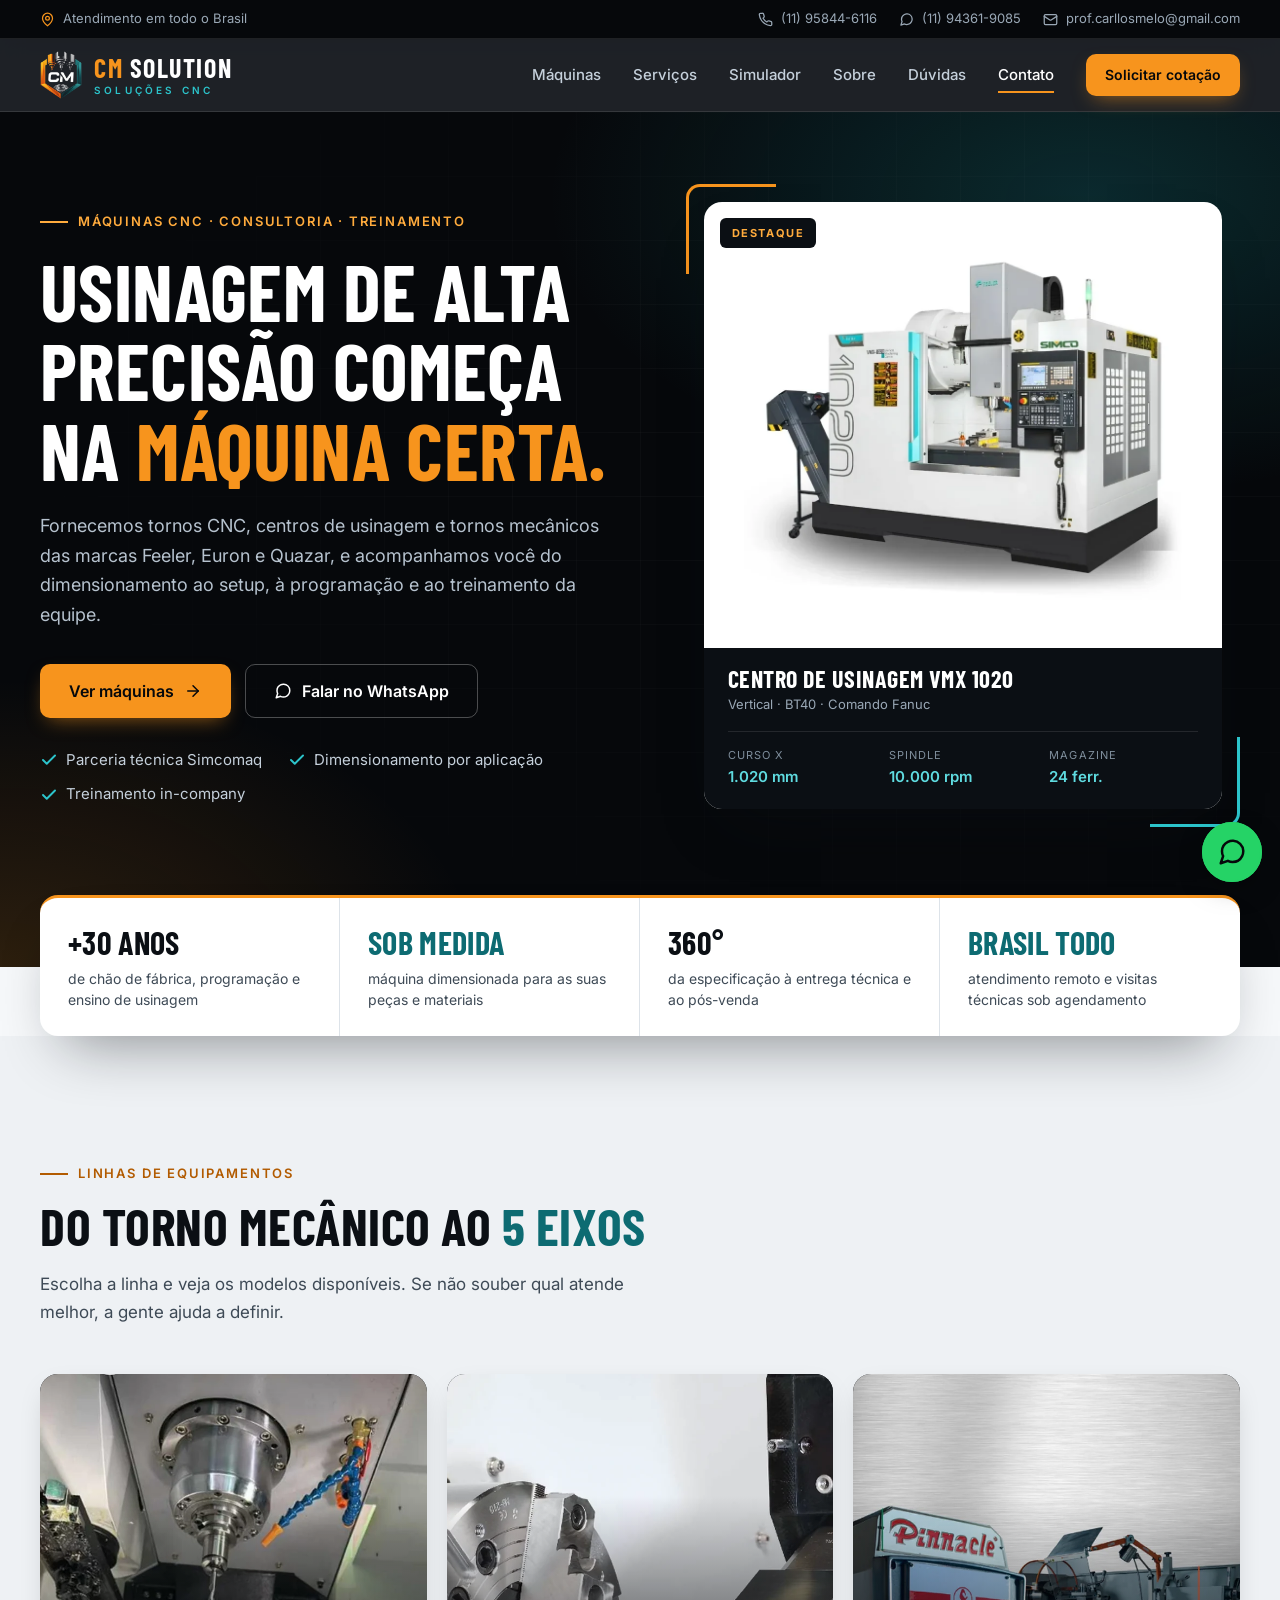
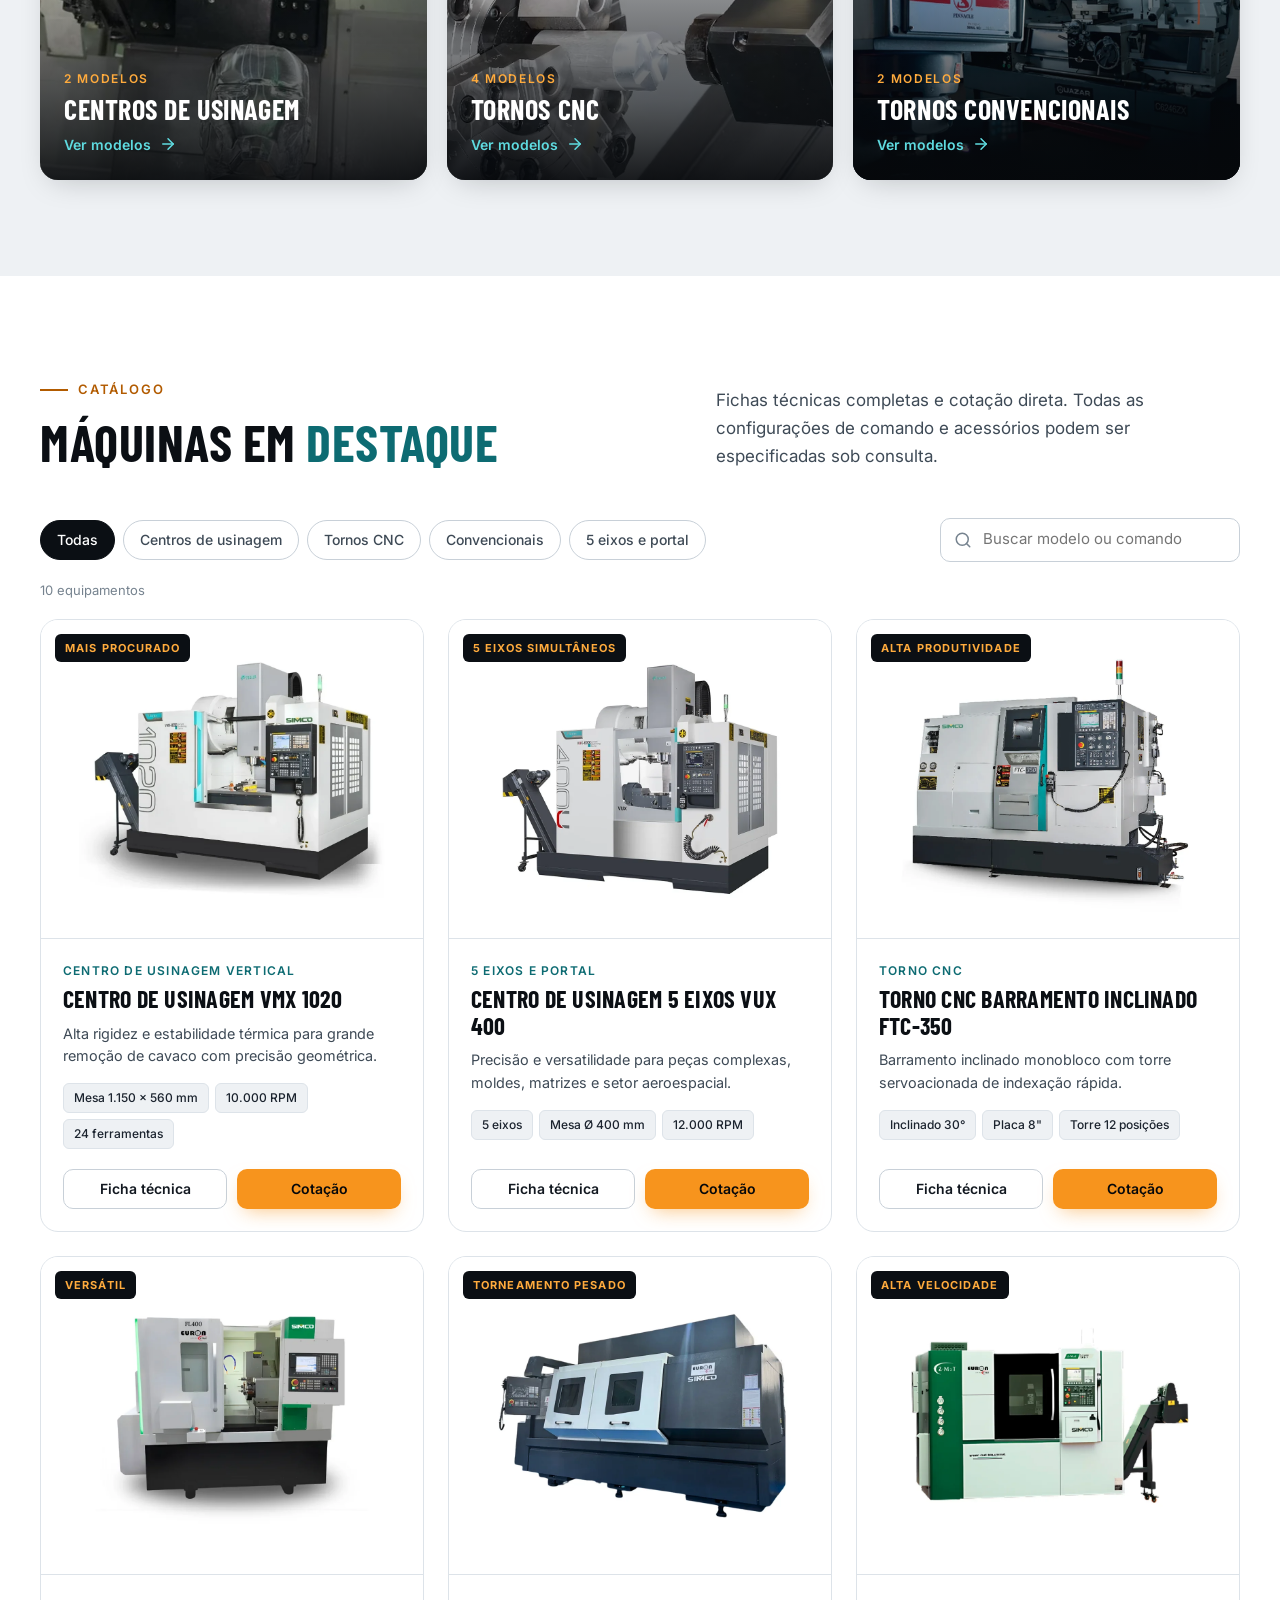
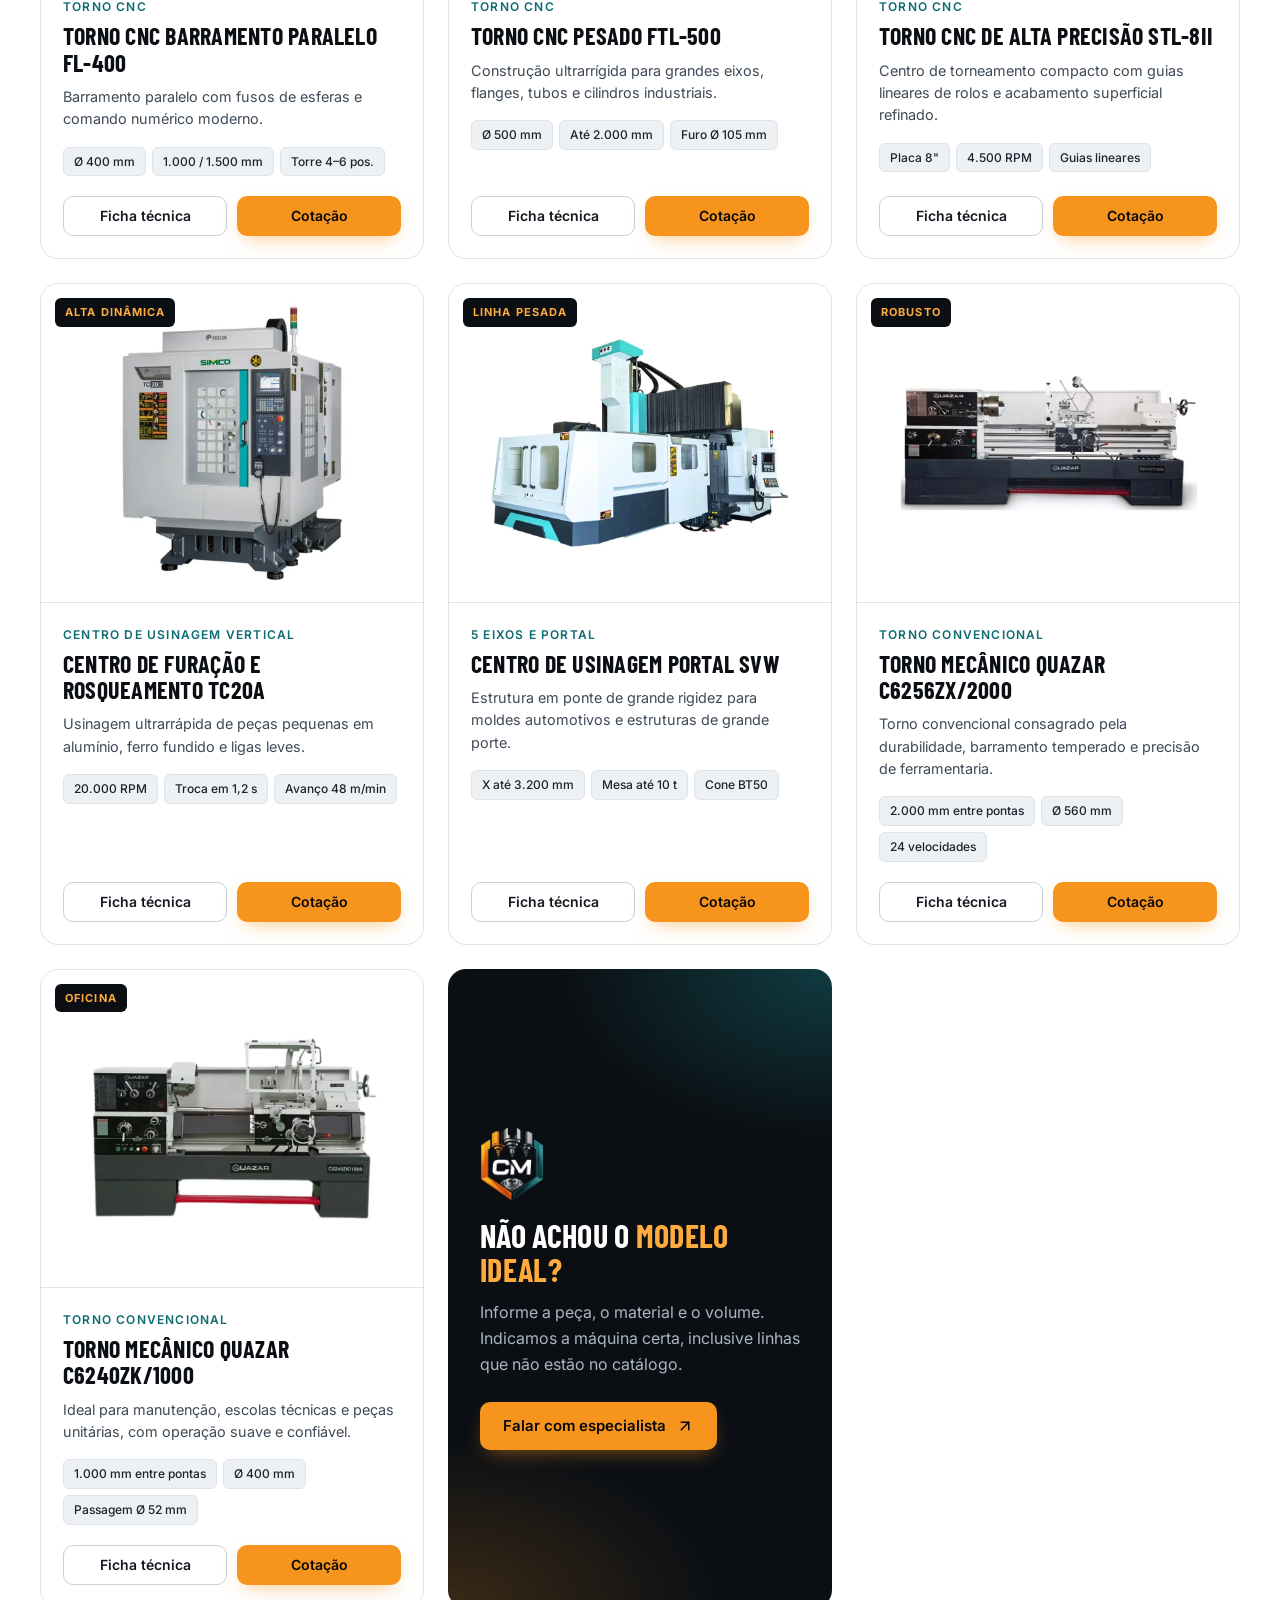
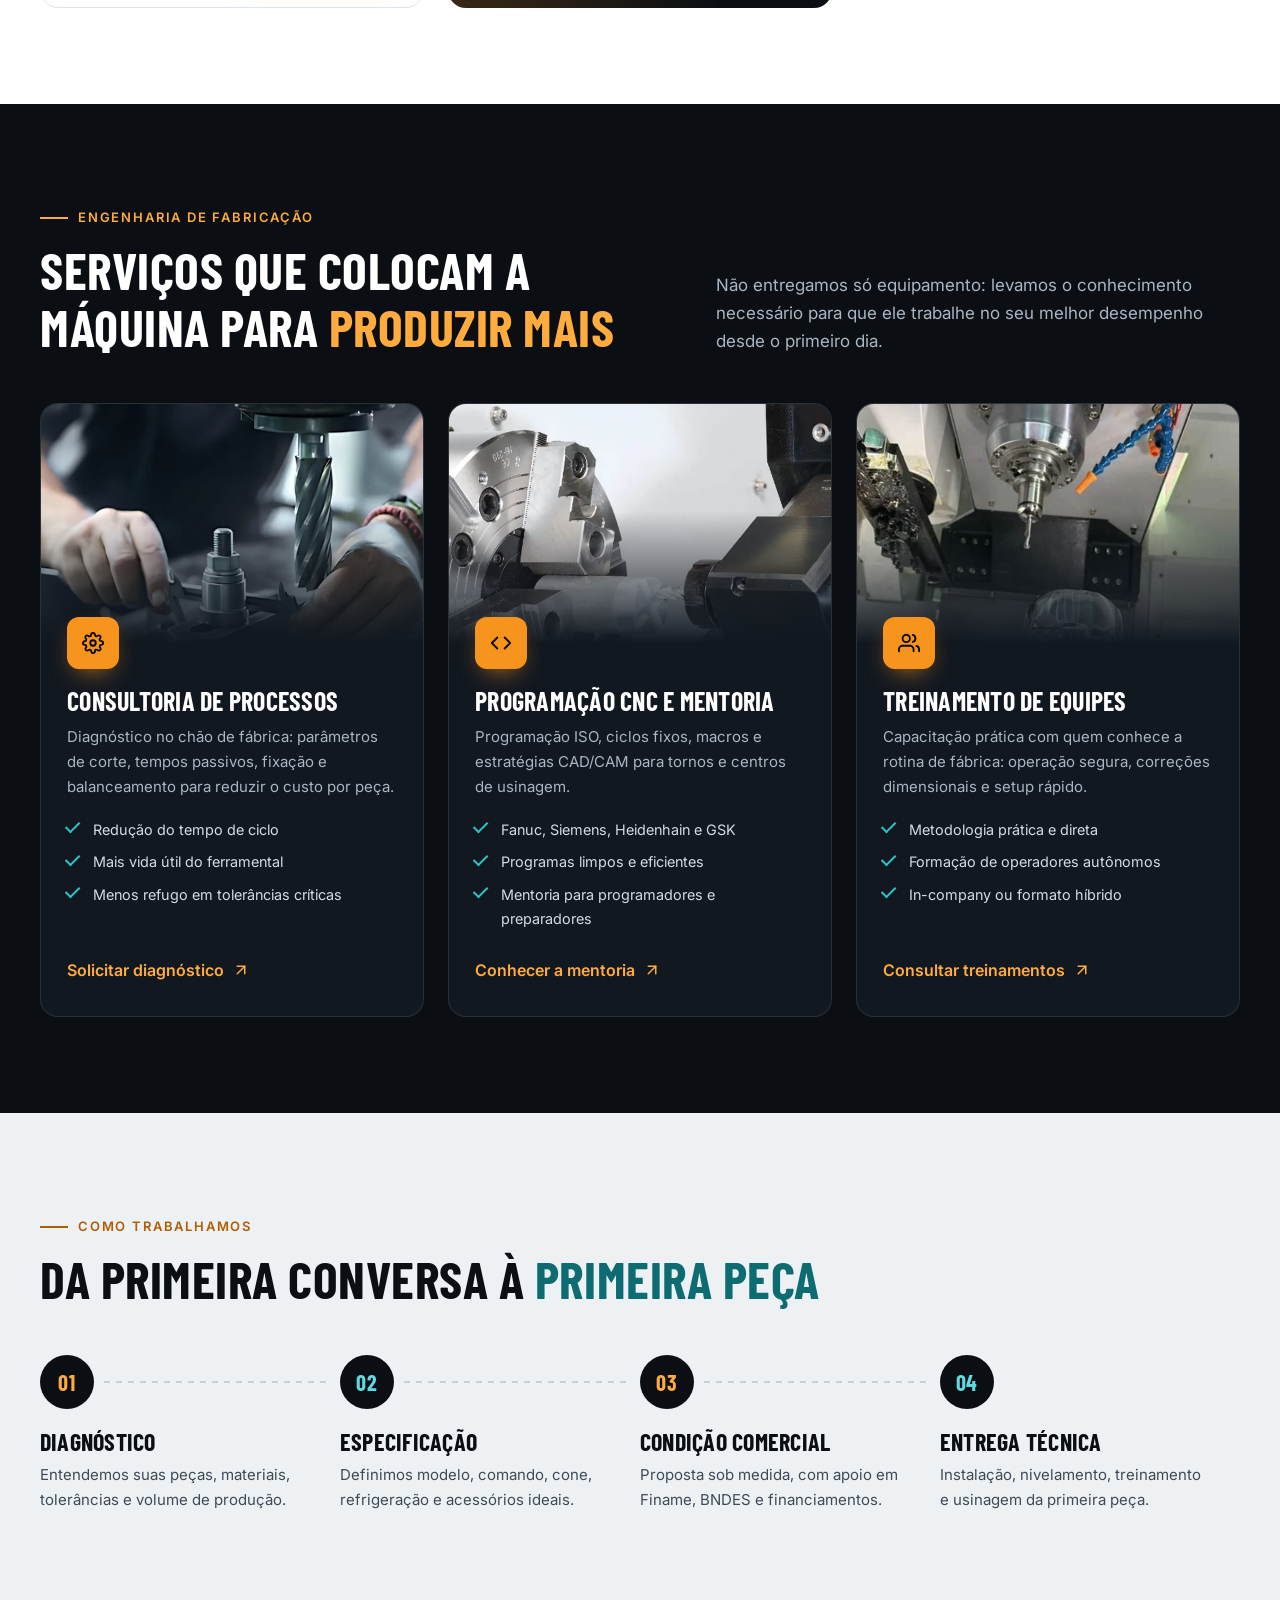
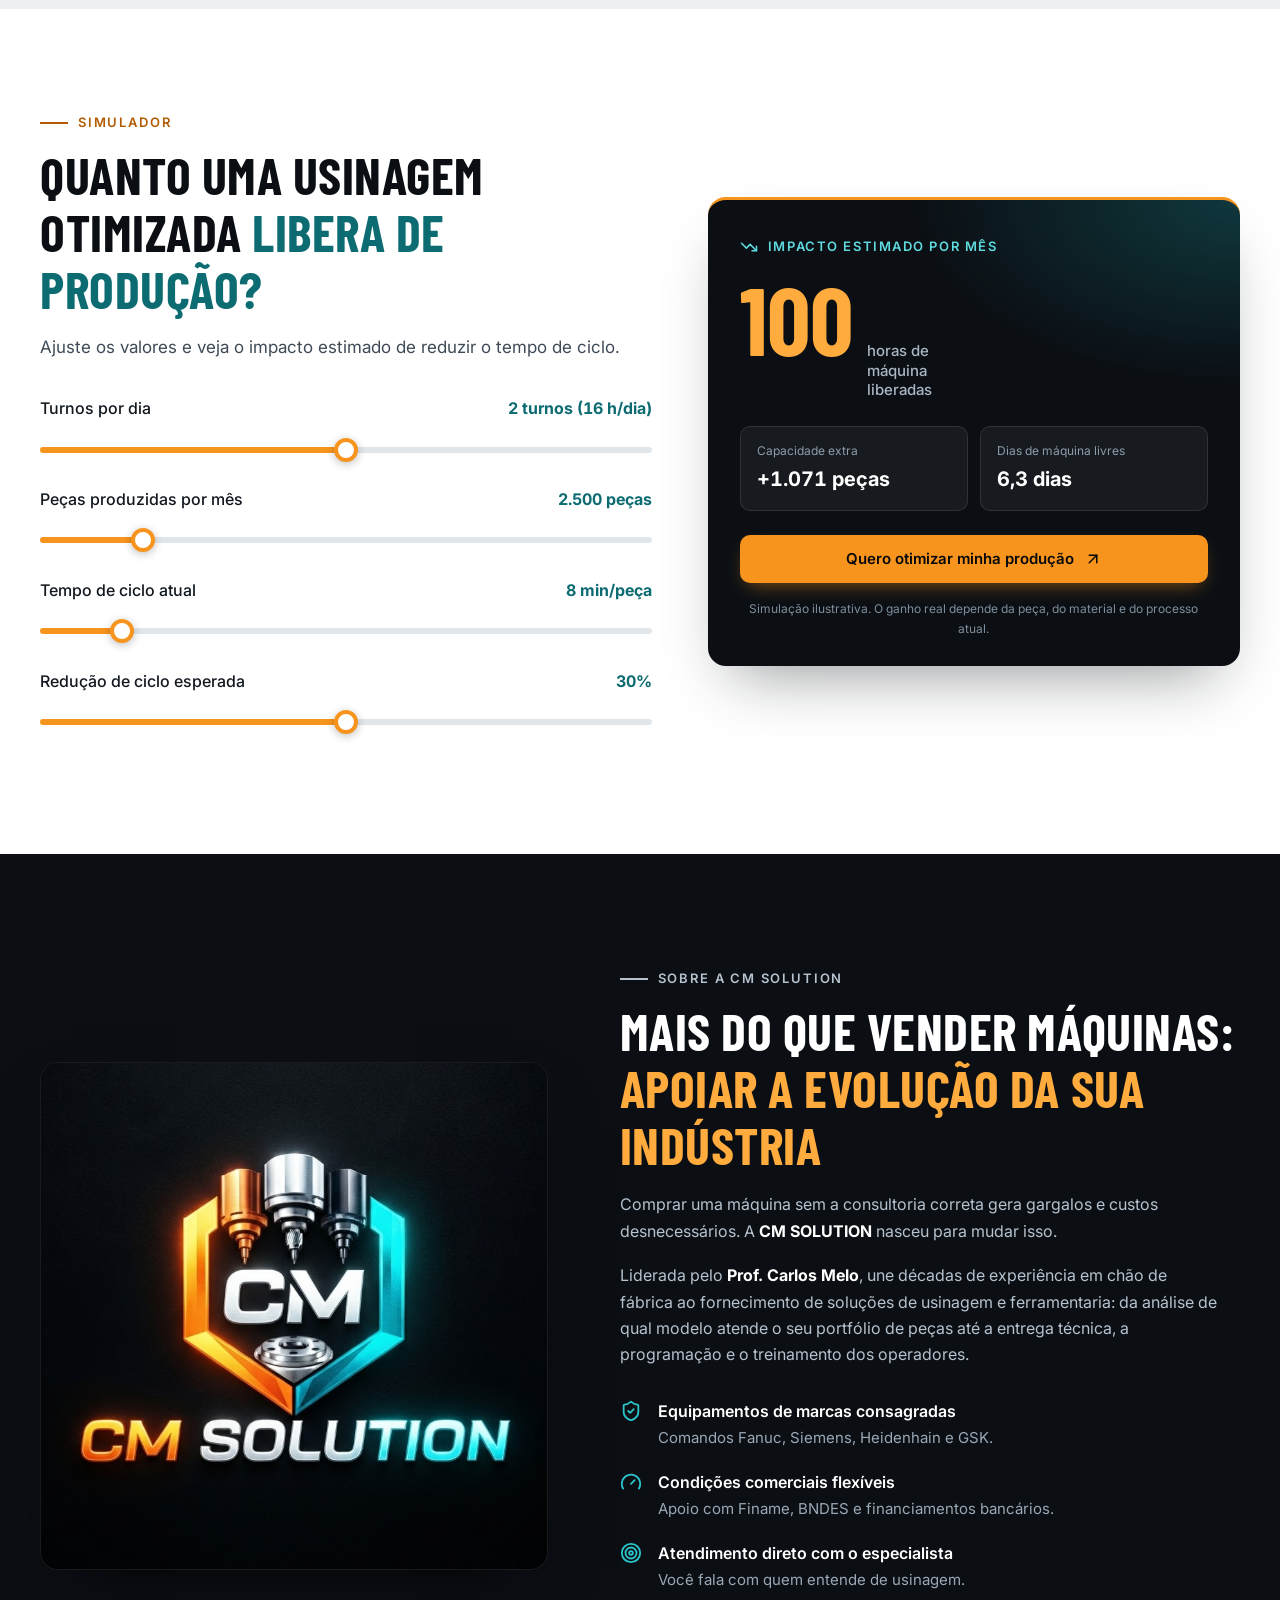
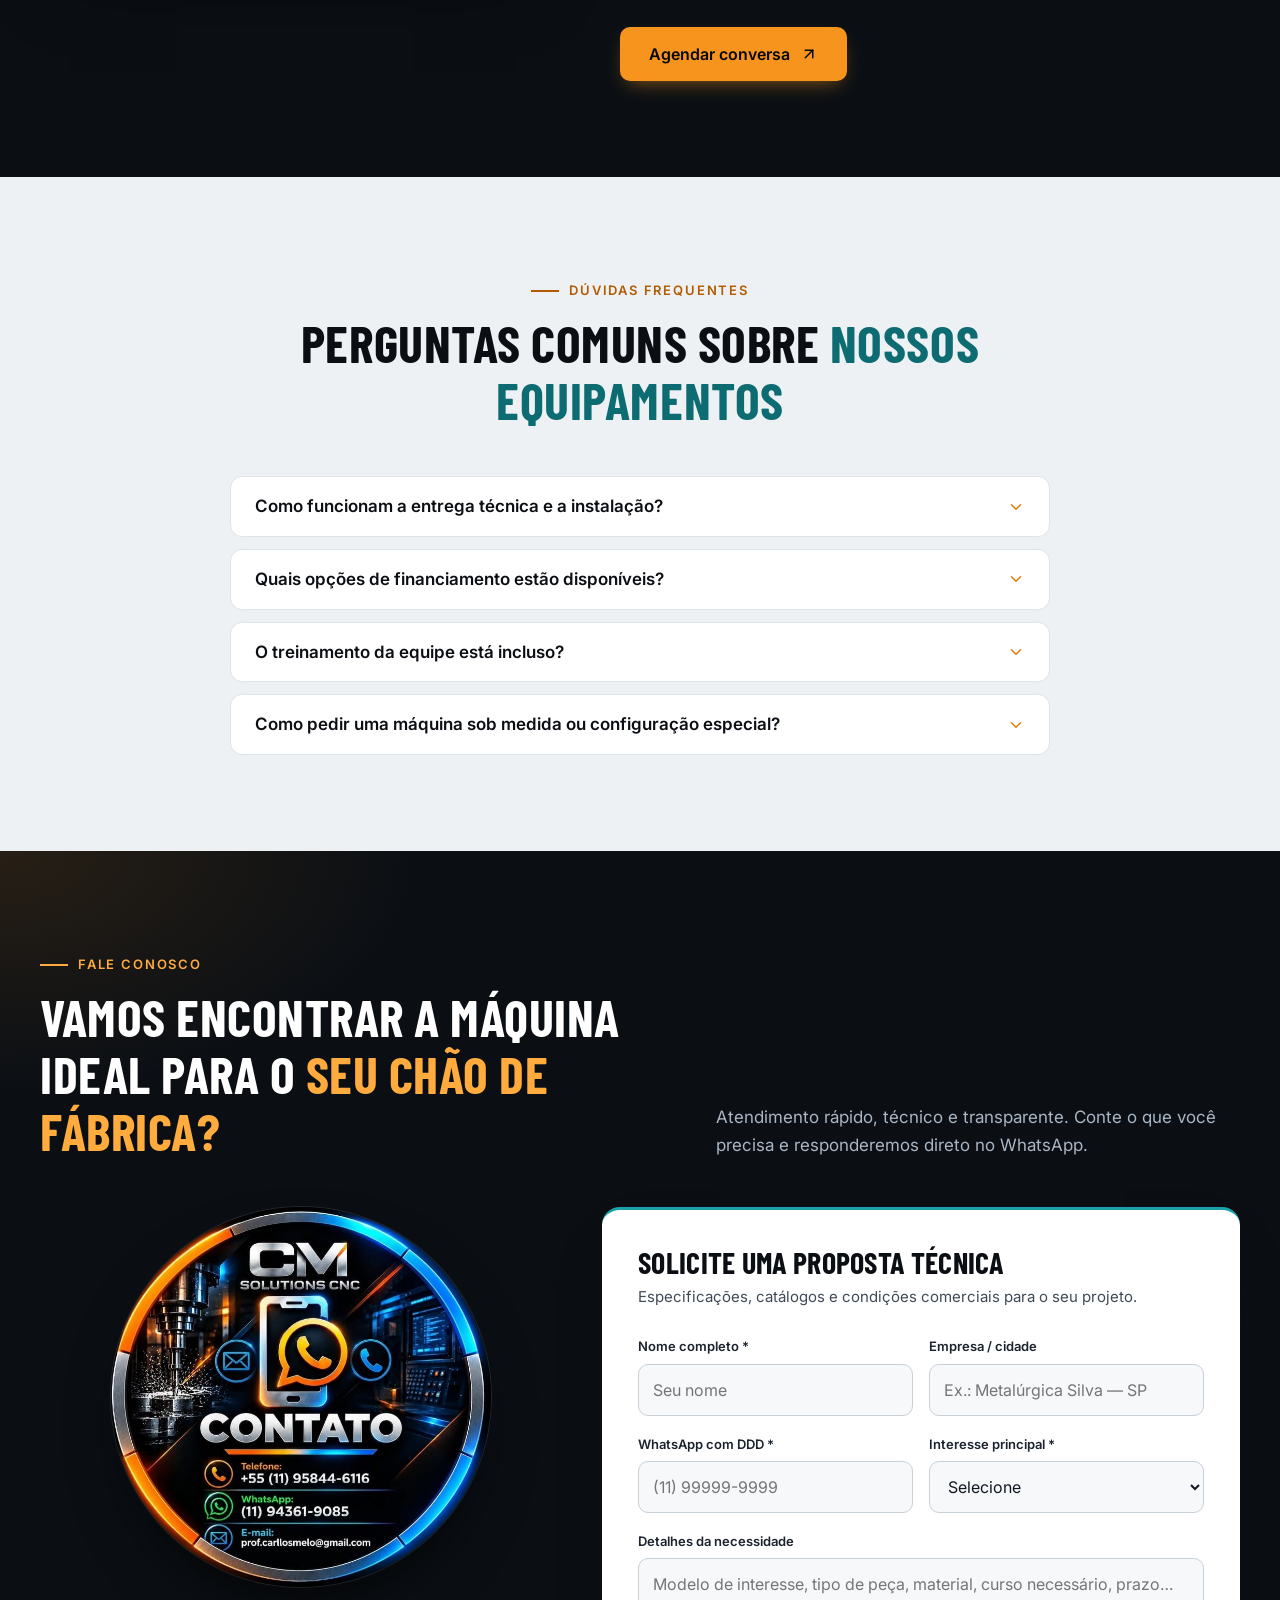
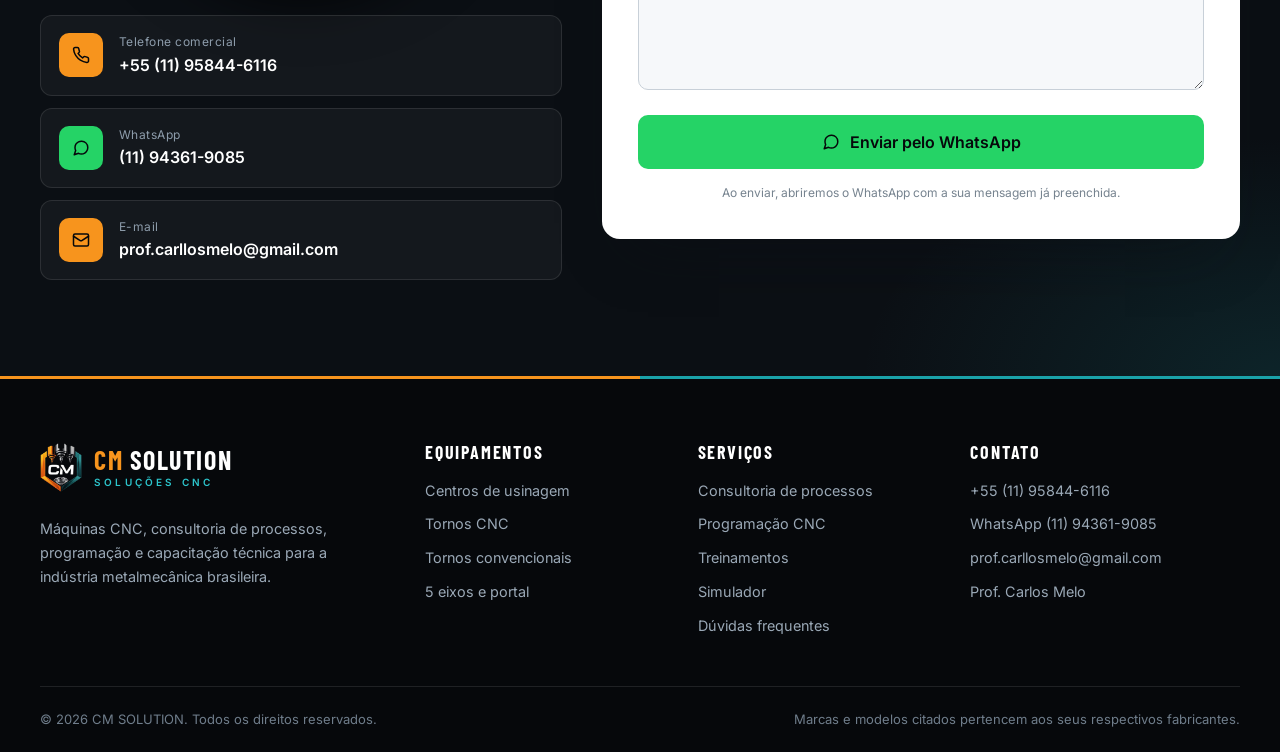
==== index.html @ fa40cd1a "Refaz o site da CM SOLUTION com novo design responsivo - Novo layout elegante para celular e PC, com" ====
<!DOCTYPE html>
<html lang="pt-BR">
<head>
  <meta charset="utf-8">
  <meta name="viewport" content="width=device-width, initial-scale=1">
  <title>CM SOLUTION | Máquinas CNC, Centros de Usinagem e Consultoria</title>
  <meta name="description" content="CM SOLUTION: tornos CNC, centros de usinagem e tornos mecânicos, com consultoria de processos, programação CNC e treinamento de equipes. Atendimento em todo o Brasil.">
  <meta name="theme-color" content="#0B0F14">

  <meta property="og:type" content="website">
  <meta property="og:locale" content="pt_BR">
  <meta property="og:title" content="CM SOLUTION | Máquinas CNC e engenharia de usinagem">
  <meta property="og:description" content="Tornos CNC, centros de usinagem, consultoria de processos e treinamento para a sua fábrica.">
  <meta property="og:image" content="assets/img/brand/og-image.jpg">

  <link rel="icon" type="image/png" sizes="64x64" href="assets/img/brand/favicon-64.png">
  <link rel="apple-touch-icon" href="assets/img/brand/favicon.png">

  <link rel="preconnect" href="https://fonts.googleapis.com">
  <link rel="preconnect" href="https://fonts.gstatic.com" crossorigin>
  <link href="https://fonts.googleapis.com/css2?family=Barlow+Condensed:wght@600;700&family=Inter:wght@400;500;600;700&display=swap" rel="stylesheet">
  <link rel="stylesheet" href="assets/css/style.css">

  <script type="application/ld+json">
  {
    "@context": "https://schema.org",
    "@type": "Organization",
    "name": "CM SOLUTION",
    "description": "Máquinas CNC, consultoria de processos e treinamento em usinagem.",
    "email": "prof.carllosmelo@gmail.com",
    "telephone": "+55 11 95844-6116",
    "areaServed": "BR"
  }
  </script>
</head>
<body>

  <!-- Ícones (sprite SVG) -->
  <svg width="0" height="0" style="position:absolute" aria-hidden="true" focusable="false">
    <defs>
      <symbol id="i-phone" viewBox="0 0 24 24"><path d="M22 16.92v3a2 2 0 0 1-2.18 2 19.79 19.79 0 0 1-8.63-3.07 19.5 19.5 0 0 1-6-6 19.79 19.79 0 0 1-3.07-8.67A2 2 0 0 1 4.11 2h3a2 2 0 0 1 2 1.72 12.84 12.84 0 0 0 .7 2.81 2 2 0 0 1-.45 2.11L8.09 9.91a16 16 0 0 0 6 6l1.27-1.27a2 2 0 0 1 2.11-.45 12.84 12.84 0 0 0 2.81.7A2 2 0 0 1 22 16.92z"/></symbol>
      <symbol id="i-mail" viewBox="0 0 24 24"><rect x="2" y="4" width="20" height="16" rx="2"/><path d="m22 7-8.97 5.7a1.94 1.94 0 0 1-2.06 0L2 7"/></symbol>
      <symbol id="i-chat" viewBox="0 0 24 24"><path d="M21 11.5a8.38 8.38 0 0 1-.9 3.8 8.5 8.5 0 0 1-7.6 4.7 8.38 8.38 0 0 1-3.8-.9L3 21l1.9-5.7a8.38 8.38 0 0 1-.9-3.8 8.5 8.5 0 0 1 4.7-7.6 8.38 8.38 0 0 1 3.8-.9h.5a8.48 8.48 0 0 1 8 8v.5z"/></symbol>
      <symbol id="i-arrow-right" viewBox="0 0 24 24"><line x1="5" y1="12" x2="19" y2="12"/><polyline points="12 5 19 12 12 19"/></symbol>
      <symbol id="i-arrow-up-right" viewBox="0 0 24 24"><line x1="7" y1="17" x2="17" y2="7"/><polyline points="7 7 17 7 17 17"/></symbol>
      <symbol id="i-check" viewBox="0 0 24 24"><polyline points="20 6 9 17 4 12"/></symbol>
      <symbol id="i-search" viewBox="0 0 24 24"><circle cx="11" cy="11" r="8"/><line x1="21" y1="21" x2="16.65" y2="16.65"/></symbol>
      <symbol id="i-menu" viewBox="0 0 24 24"><line x1="3" y1="6" x2="21" y2="6"/><line x1="3" y1="12" x2="21" y2="12"/><line x1="3" y1="18" x2="21" y2="18"/></symbol>
      <symbol id="i-x" viewBox="0 0 24 24"><line x1="18" y1="6" x2="6" y2="18"/><line x1="6" y1="6" x2="18" y2="18"/></symbol>
      <symbol id="i-chevron-down" viewBox="0 0 24 24"><polyline points="6 9 12 15 18 9"/></symbol>
      <symbol id="i-chevron-up" viewBox="0 0 24 24"><polyline points="18 15 12 9 6 15"/></symbol>
      <symbol id="i-target" viewBox="0 0 24 24"><circle cx="12" cy="12" r="10"/><circle cx="12" cy="12" r="6"/><circle cx="12" cy="12" r="2"/></symbol>
      <symbol id="i-gauge" viewBox="0 0 24 24"><path d="m12 14 4-4"/><path d="M3.34 19a10 10 0 1 1 17.32 0"/></symbol>
      <symbol id="i-shield" viewBox="0 0 24 24"><path d="M20 13c0 5-3.5 7.5-7.66 8.95a1 1 0 0 1-.67-.01C7.5 20.5 4 18 4 13V6a1 1 0 0 1 1-1c2 0 4.5-1.2 6.24-2.72a1.17 1.17 0 0 1 1.52 0C14.51 3.81 17 5 19 5a1 1 0 0 1 1 1z"/><path d="m9 12 2 2 4-4"/></symbol>
      <symbol id="i-pin" viewBox="0 0 24 24"><path d="M20 10c0 6-8 12-8 12s-8-6-8-12a8 8 0 0 1 16 0Z"/><circle cx="12" cy="10" r="3"/></symbol>
      <symbol id="i-code" viewBox="0 0 24 24"><polyline points="16 18 22 12 16 6"/><polyline points="8 6 2 12 8 18"/></symbol>
      <symbol id="i-users" viewBox="0 0 24 24"><path d="M17 21v-2a4 4 0 0 0-4-4H5a4 4 0 0 0-4 4v2"/><circle cx="9" cy="7" r="4"/><path d="M23 21v-2a4 4 0 0 0-3-3.87"/><path d="M16 3.13a4 4 0 0 1 0 7.75"/></symbol>
      <symbol id="i-settings" viewBox="0 0 24 24"><circle cx="12" cy="12" r="3"/><path d="M19.4 15a1.65 1.65 0 0 0 .33 1.82l.06.06a2 2 0 0 1 0 2.83 2 2 0 0 1-2.83 0l-.06-.06a1.65 1.65 0 0 0-1.82-.33 1.65 1.65 0 0 0-1 1.51V21a2 2 0 0 1-2 2 2 2 0 0 1-2-2v-.09A1.65 1.65 0 0 0 9 19.4a1.65 1.65 0 0 0-1.82.33l-.06.06a2 2 0 0 1-2.83 0 2 2 0 0 1 0-2.83l.06-.06a1.65 1.65 0 0 0 .33-1.82 1.65 1.65 0 0 0-1.51-1H3a2 2 0 0 1-2-2 2 2 0 0 1 2-2h.09A1.65 1.65 0 0 0 4.6 9a1.65 1.65 0 0 0-.33-1.82l-.06-.06a2 2 0 0 1 0-2.83 2 2 0 0 1 2.83 0l.06.06a1.65 1.65 0 0 0 1.82.33H9a1.65 1.65 0 0 0 1-1.51V3a2 2 0 0 1 2-2 2 2 0 0 1 2 2v.09a1.65 1.65 0 0 0 1 1.51 1.65 1.65 0 0 0 1.82-.33l.06-.06a2 2 0 0 1 2.83 0 2 2 0 0 1 0 2.83l-.06.06a1.65 1.65 0 0 0-.33 1.82V9a1.65 1.65 0 0 0 1.51 1H21a2 2 0 0 1 2 2 2 2 0 0 1-2 2h-.09a1.65 1.65 0 0 0-1.51 1z"/></symbol>
      <symbol id="i-trend-down" viewBox="0 0 24 24"><polyline points="22 17 13.5 8.5 8.5 13.5 2 7"/><polyline points="16 17 22 17 22 11"/></symbol>
    </defs>
  </svg>

  <a class="skip-link" href="#conteudo">Ir para o conteúdo</a>

  <!-- Barra de contato -->
  <div class="topbar">
    <div class="container topbar__inner">
      <p class="topbar__tag"><svg class="icon"><use href="#i-pin"/></svg> Atendimento em todo o Brasil</p>
      <div class="topbar__links">
        <a href="tel:+5511958446116"><svg class="icon"><use href="#i-phone"/></svg> (11) 95844-6116</a>
        <a href="https://wa.me/5511943619085" target="_blank" rel="noopener"><svg class="icon"><use href="#i-chat"/></svg> (11) 94361-9085</a>
        <a href="mailto:prof.carllosmelo@gmail.com" class="topbar__mail"><svg class="icon"><use href="#i-mail"/></svg> prof.carllosmelo@gmail.com</a>
      </div>
    </div>
  </div>

  <!-- Cabeçalho -->
  <header class="header" id="header">
    <div class="container header__inner">
      <a href="#inicio" class="brand" aria-label="CM SOLUTION — início">
        <img src="assets/img/brand/logo-cm.png" alt="" class="brand__mark" width="42" height="49">
        <span class="brand__text">
          <span class="brand__name"><b>CM</b> SOLUTION</span>
          <span class="brand__sub">Soluções CNC</span>
        </span>
      </a>

      <nav class="nav" id="nav" aria-label="Principal">
        <a href="#maquinas" class="nav__link">Máquinas</a>
        <a href="#servicos" class="nav__link">Serviços</a>
        <a href="#simulador" class="nav__link">Simulador</a>
        <a href="#empresa" class="nav__link">Sobre</a>
        <a href="#faq" class="nav__link">Dúvidas</a>
        <a href="#contato" class="nav__link">Contato</a>
        <a href="#contato" class="btn btn--primary nav__cta">Solicitar cotação</a>
      </nav>

      <button class="burger" id="burger" aria-label="Abrir menu" aria-expanded="false" aria-controls="nav">
        <svg class="icon icon--lg burger__open"><use href="#i-menu"/></svg>
        <svg class="icon icon--lg burger__close"><use href="#i-x"/></svg>
      </button>
    </div>
  </header>

  <main id="conteudo">

    <!-- HERO -->
    <section class="hero" id="inicio">
      <div class="container hero__grid">
        <div class="hero__copy">
          <p class="eyebrow eyebrow--light">Máquinas CNC · Consultoria · Treinamento</p>
          <h1 class="hero__title">Usinagem de alta precisão começa na <span>máquina certa.</span></h1>
          <p class="hero__lead">
            Fornecemos tornos CNC, centros de usinagem e tornos mecânicos das marcas Feeler, Euron e Quazar,
            e acompanhamos você do dimensionamento ao setup, à programação e ao treinamento da equipe.
          </p>
          <div class="hero__actions">
            <a href="#maquinas" class="btn btn--primary btn--lg">Ver máquinas <svg class="icon"><use href="#i-arrow-right"/></svg></a>
            <button class="btn btn--ghost btn--lg" data-whatsapp="Olá, Carlos! Gostaria de uma consultoria para a minha usinagem.">
              <svg class="icon"><use href="#i-chat"/></svg> Falar no WhatsApp
            </button>
          </div>
          <ul class="hero__proof">
            <li><svg class="icon"><use href="#i-check"/></svg> Parceria técnica Simcomaq</li>
            <li><svg class="icon"><use href="#i-check"/></svg> Dimensionamento por aplicação</li>
            <li><svg class="icon"><use href="#i-check"/></svg> Treinamento in-company</li>
          </ul>
        </div>

        <div class="hero__visual">
          <figure class="showcase" data-open="vmx1020" tabindex="0" role="button" aria-label="Ver ficha técnica do VMX 1020">
            <span class="showcase__tag">Destaque</span>
            <img src="assets/img/machines/vmx1020.webp" alt="Centro de usinagem vertical VMX 1020" width="900" height="900" fetchpriority="high">
            <figcaption class="showcase__caption">
              <div>
                <strong>Centro de Usinagem VMX 1020</strong>
                <span>Vertical · BT40 · Comando Fanuc</span>
              </div>
              <dl class="showcase__specs">
                <div><dt>Curso X</dt><dd>1.020 mm</dd></div>
                <div><dt>Spindle</dt><dd>10.000 rpm</dd></div>
                <div><dt>Magazine</dt><dd>24 ferr.</dd></div>
              </dl>
            </figcaption>
          </figure>
        </div>
      </div>
    </section>

    <!-- NÚMEROS -->
    <section class="facts" aria-label="Diferenciais">
      <div class="container">
        <ul class="facts__grid">
          <li><strong>+30 anos</strong><span>de chão de fábrica, programação e ensino de usinagem</span></li>
          <li><strong>Sob medida</strong><span>máquina dimensionada para as suas peças e materiais</span></li>
          <li><strong>360°</strong><span>da especificação à entrega técnica e ao pós-venda</span></li>
          <li><strong>Brasil todo</strong><span>atendimento remoto e visitas técnicas sob agendamento</span></li>
        </ul>
      </div>
    </section>

    <!-- LINHAS -->
    <section class="section section--light" id="linhas">
      <div class="container">
        <header class="section-head">
          <p class="eyebrow">Linhas de equipamentos</p>
          <h2 class="h2">Do torno mecânico ao <span>5 eixos</span></h2>
          <p class="lead">Escolha a linha e veja os modelos disponíveis. Se não souber qual atende melhor, a gente ajuda a definir.</p>
        </header>

        <div class="lines">
          <button class="line" data-line="centros">
            <img src="assets/img/services/centros-usinagem.webp" alt="" loading="lazy">
            <span class="line__body">
              <span class="line__count" data-count="centros"></span>
              <strong>Centros de usinagem</strong>
              <span class="line__more">Ver modelos <svg class="icon"><use href="#i-arrow-right"/></svg></span>
            </span>
          </button>
          <button class="line" data-line="tornos-cnc">
            <img src="assets/img/services/tornos-cnc.webp" alt="" loading="lazy">
            <span class="line__body">
              <span class="line__count" data-count="tornos-cnc"></span>
              <strong>Tornos CNC</strong>
              <span class="line__more">Ver modelos <svg class="icon"><use href="#i-arrow-right"/></svg></span>
            </span>
          </button>
          <button class="line" data-line="tornos-conv">
            <img src="assets/img/services/tornos-convencionais.webp" alt="" loading="lazy">
            <span class="line__body">
              <span class="line__count" data-count="tornos-conv"></span>
              <strong>Tornos convencionais</strong>
              <span class="line__more">Ver modelos <svg class="icon"><use href="#i-arrow-right"/></svg></span>
            </span>
          </button>
        </div>
      </div>
    </section>

    <!-- CATÁLOGO -->
    <section class="section section--white" id="maquinas">
      <div class="container">
        <header class="section-head section-head--split">
          <div>
            <p class="eyebrow">Catálogo</p>
            <h2 class="h2">Máquinas em <span>destaque</span></h2>
          </div>
          <p class="lead">Fichas técnicas completas e cotação direta. Todas as configurações de comando e acessórios podem ser especificadas sob consulta.</p>
        </header>

        <div class="toolbar">
          <div class="chips" id="filters" role="group" aria-label="Filtrar por categoria">
            <button class="chip is-active" data-filter="todos" aria-pressed="true">Todas</button>
            <button class="chip" data-filter="centros" aria-pressed="false">Centros de usinagem</button>
            <button class="chip" data-filter="tornos-cnc" aria-pressed="false">Tornos CNC</button>
            <button class="chip" data-filter="tornos-conv" aria-pressed="false">Convencionais</button>
            <button class="chip" data-filter="5eixos-portal" aria-pressed="false">5 eixos e portal</button>
          </div>
          <label class="search">
            <svg class="icon"><use href="#i-search"/></svg>
            <span class="sr-only">Buscar máquina</span>
            <input type="search" id="search" placeholder="Buscar modelo ou comando" autocomplete="off">
          </label>
        </div>

        <p class="result-count" id="resultCount" aria-live="polite"></p>
        <div class="grid" id="grid"></div>

        <div class="empty" id="empty" hidden>
          <strong>Nenhum equipamento encontrado.</strong>
          <p>Tente outro termo ou fale com a gente: encontramos o modelo ideal para a sua necessidade.</p>
          <button class="btn btn--primary" data-whatsapp="Olá! Não encontrei o equipamento que procuro no site. Podem me ajudar?">Falar com um especialista</button>
        </div>
      </div>
    </section>

    <!-- SERVIÇOS -->
    <section class="section section--dark" id="servicos">
      <div class="container">
        <header class="section-head section-head--split">
          <div>
            <p class="eyebrow eyebrow--light">Engenharia de fabricação</p>
            <h2 class="h2">Serviços que colocam a máquina para <span>produzir mais</span></h2>
          </div>
          <p class="lead">Não entregamos só equipamento: levamos o conhecimento necessário para que ele trabalhe no seu melhor desempenho desde o primeiro dia.</p>
        </header>

        <div class="services">
          <article class="service">
            <div class="service__media"><img src="assets/img/services/treinamento-processos.webp" alt="Medição de peça durante o processo de usinagem" loading="lazy"></div>
            <div class="service__body">
              <span class="service__icon"><svg class="icon icon--lg"><use href="#i-settings"/></svg></span>
              <h3>Consultoria de processos</h3>
              <p>Diagnóstico no chão de fábrica: parâmetros de corte, tempos passivos, fixação e balanceamento para reduzir o custo por peça.</p>
              <ul class="ticks">
                <li>Redução do tempo de ciclo</li>
                <li>Mais vida útil do ferramental</li>
                <li>Menos refugo em tolerâncias críticas</li>
              </ul>
              <button class="link-btn" data-quote="Consultoria de processos industriais">Solicitar diagnóstico <svg class="icon"><use href="#i-arrow-up-right"/></svg></button>
            </div>
          </article>

          <article class="service">
            <div class="service__media"><img src="assets/img/services/tornos-cnc.webp" alt="Placa e ferramenta de um torno CNC em operação" loading="lazy"></div>
            <div class="service__body">
              <span class="service__icon"><svg class="icon icon--lg"><use href="#i-code"/></svg></span>
              <h3>Programação CNC e mentoria</h3>
              <p>Programação ISO, ciclos fixos, macros e estratégias CAD/CAM para tornos e centros de usinagem.</p>
              <ul class="ticks">
                <li>Fanuc, Siemens, Heidenhain e GSK</li>
                <li>Programas limpos e eficientes</li>
                <li>Mentoria para programadores e preparadores</li>
              </ul>
              <button class="link-btn" data-quote="Mentoria em programação CNC">Conhecer a mentoria <svg class="icon"><use href="#i-arrow-up-right"/></svg></button>
            </div>
          </article>

          <article class="service">
            <div class="service__media"><img src="assets/img/services/centros-usinagem.webp" alt="Spindle de um centro de usinagem usinando uma peça" loading="lazy"></div>
            <div class="service__body">
              <span class="service__icon"><svg class="icon icon--lg"><use href="#i-users"/></svg></span>
              <h3>Treinamento de equipes</h3>
              <p>Capacitação prática com quem conhece a rotina de fábrica: operação segura, correções dimensionais e setup rápido.</p>
              <ul class="ticks">
                <li>Metodologia prática e direta</li>
                <li>Formação de operadores autônomos</li>
                <li>In-company ou formato híbrido</li>
              </ul>
              <button class="link-btn" data-quote="Treinamento de equipe operacional">Consultar treinamentos <svg class="icon"><use href="#i-arrow-up-right"/></svg></button>
            </div>
          </article>
        </div>
      </div>
    </section>

    <!-- PROCESSO -->
    <section class="section section--light" id="processo">
      <div class="container">
        <header class="section-head">
          <p class="eyebrow">Como trabalhamos</p>
          <h2 class="h2">Da primeira conversa à <span>primeira peça</span></h2>
        </header>

        <ol class="steps">
          <li class="step">
            <span class="step__n">01</span>
            <h3>Diagnóstico</h3>
            <p>Entendemos suas peças, materiais, tolerâncias e volume de produção.</p>
          </li>
          <li class="step">
            <span class="step__n">02</span>
            <h3>Especificação</h3>
            <p>Definimos modelo, comando, cone, refrigeração e acessórios ideais.</p>
          </li>
          <li class="step">
            <span class="step__n">03</span>
            <h3>Condição comercial</h3>
            <p>Proposta sob medida, com apoio em Finame, BNDES e financiamentos.</p>
          </li>
          <li class="step">
            <span class="step__n">04</span>
            <h3>Entrega técnica</h3>
            <p>Instalação, nivelamento, treinamento e usinagem da primeira peça.</p>
          </li>
        </ol>
      </div>
    </section>

    <!-- SIMULADOR -->
    <section class="section section--white" id="simulador">
      <div class="container">
        <div class="sim">
          <div class="sim__controls">
            <p class="eyebrow">Simulador</p>
            <h2 class="h2">Quanto uma usinagem otimizada <span>libera de produção?</span></h2>
            <p class="lead">Ajuste os valores e veja o impacto estimado de reduzir o tempo de ciclo.</p>

            <div class="field-range">
              <div class="field-range__label"><label for="calcShifts">Turnos por dia</label><output id="calcShiftsVal"></output></div>
              <input type="range" id="calcShifts" min="1" max="3" step="1" value="2">
            </div>
            <div class="field-range">
              <div class="field-range__label"><label for="calcParts">Peças produzidas por mês</label><output id="calcPartsVal"></output></div>
              <input type="range" id="calcParts" min="200" max="15000" step="100" value="2500">
            </div>
            <div class="field-range">
              <div class="field-range__label"><label for="calcCycle">Tempo de ciclo atual</label><output id="calcCycleVal"></output></div>
              <input type="range" id="calcCycle" min="1" max="60" step="0.5" value="8">
            </div>
            <div class="field-range">
              <div class="field-range__label"><label for="calcOptim">Redução de ciclo esperada</label><output id="calcOptimVal"></output></div>
              <input type="range" id="calcOptim" min="10" max="50" step="5" value="30">
            </div>
          </div>

          <aside class="sim__result" aria-live="polite">
            <p class="sim__kicker"><svg class="icon"><use href="#i-trend-down"/></svg> Impacto estimado por mês</p>
            <p class="sim__big"><span id="resHours">100</span><small>horas de máquina liberadas</small></p>
            <dl class="sim__metrics">
              <div><dt>Capacidade extra</dt><dd id="resExtraParts">+1.071 peças</dd></div>
              <div><dt>Dias de máquina livres</dt><dd id="resDays">6 dias</dd></div>
            </dl>
            <button class="btn btn--primary btn--block" data-quote="Simulador de produtividade">Quero otimizar minha produção <svg class="icon"><use href="#i-arrow-up-right"/></svg></button>
            <p class="sim__note">Simulação ilustrativa. O ganho real depende da peça, do material e do processo atual.</p>
          </aside>
        </div>
      </div>
    </section>

    <!-- SOBRE -->
    <section class="section section--dark" id="empresa">
      <div class="container about">
        <div class="about__visual">
          <div class="about__logo">
            <img src="assets/img/brand/logo-cm-solution.jpg" alt="Logotipo CM SOLUTION" loading="lazy">
          </div>
        </div>

        <div class="about__copy">
          <p class="eyebrow eyebrow--light">Sobre a CM SOLUTION</p>
          <h2 class="h2">Mais do que vender máquinas: <span>apoiar a evolução da sua indústria</span></h2>
          <p>Comprar uma máquina sem a consultoria correta gera gargalos e custos desnecessários. A <strong>CM SOLUTION</strong> nasceu para mudar isso.</p>
          <p>Liderada pelo <strong>Prof. Carlos Melo</strong>, une décadas de experiência em chão de fábrica ao fornecimento de soluções de usinagem e ferramentaria: da análise de qual modelo atende o seu portfólio de peças até a entrega técnica, a programação e o treinamento dos operadores.</p>

          <ul class="pillars">
            <li>
              <svg class="icon icon--lg"><use href="#i-shield"/></svg>
              <div><strong>Equipamentos de marcas consagradas</strong><span>Comandos Fanuc, Siemens, Heidenhain e GSK.</span></div>
            </li>
            <li>
              <svg class="icon icon--lg"><use href="#i-gauge"/></svg>
              <div><strong>Condições comerciais flexíveis</strong><span>Apoio com Finame, BNDES e financiamentos bancários.</span></div>
            </li>
            <li>
              <svg class="icon icon--lg"><use href="#i-target"/></svg>
              <div><strong>Atendimento direto com o especialista</strong><span>Você fala com quem entende de usinagem.</span></div>
            </li>
          </ul>

          <button class="btn btn--primary btn--lg" data-whatsapp="Olá, Carlos! Gostaria de agendar uma conversa sobre novos equipamentos.">Agendar conversa <svg class="icon"><use href="#i-arrow-up-right"/></svg></button>
        </div>
      </div>
    </section>

    <!-- FAQ -->
    <section class="section section--light" id="faq">
      <div class="container container--narrow">
        <header class="section-head section-head--center">
          <p class="eyebrow">Dúvidas frequentes</p>
          <h2 class="h2">Perguntas comuns sobre <span>nossos equipamentos</span></h2>
        </header>

        <div class="faq" id="faqList">
          <div class="faq__item">
            <h3><button class="faq__q" aria-expanded="false"><span>Como funcionam a entrega técnica e a instalação?</span><svg class="icon"><use href="#i-chevron-down"/></svg></button></h3>
            <div class="faq__a"><p>Orientamos os requisitos de infraestrutura civil e elétrica, acompanhamos o nivelamento e a geometria e fazemos a entrega técnica presencial, testando a máquina e usinando a primeira peça de validação.</p></div>
          </div>
          <div class="faq__item">
            <h3><button class="faq__q" aria-expanded="false"><span>Quais opções de financiamento estão disponíveis?</span><svg class="icon"><use href="#i-chevron-down"/></svg></button></h3>
            <div class="faq__a"><p>Auxiliamos no direcionamento para as linhas vigentes, como Finame, Cartão BNDES, leasing e crédito específico para máquinas operatrizes.</p></div>
          </div>
          <div class="faq__item">
            <h3><button class="faq__q" aria-expanded="false"><span>O treinamento da equipe está incluso?</span><svg class="icon"><use href="#i-chevron-down"/></svg></button></h3>
            <div class="faq__a"><p>Esse é um dos nossos diferenciais: além da máquina, garantimos que sua equipe saiba usá-la com segurança e produtividade. Oferecemos treinamento operacional e módulos avançados de programação in-company.</p></div>
          </div>
          <div class="faq__item">
            <h3><button class="faq__q" aria-expanded="false"><span>Como pedir uma máquina sob medida ou configuração especial?</span><svg class="icon"><use href="#i-chevron-down"/></svg></button></h3>
            <div class="faq__a"><p>Envie o tamanho e o peso das peças, o material e as tolerâncias. Analisamos o portfólio e especificamos comando (Fanuc, Siemens, GSK, Heidenhain), cone (BT40, BT50), refrigeração pelo spindle e transportador de cavaco.</p></div>
          </div>
        </div>
      </div>
    </section>

    <!-- CONTATO -->
    <section class="section section--dark section--contact" id="contato">
      <div class="container">
        <header class="section-head section-head--split">
          <div>
            <p class="eyebrow eyebrow--light">Fale conosco</p>
            <h2 class="h2">Vamos encontrar a máquina ideal para o <span>seu chão de fábrica?</span></h2>
          </div>
          <p class="lead">Atendimento rápido, técnico e transparente. Conte o que você precisa e responderemos direto no WhatsApp.</p>
        </header>

        <div class="contact">
          <div class="contact__info">
            <img class="contact__badge" src="assets/img/brand/contato-cm.jpg" alt="CM Solutions CNC — contatos" loading="lazy" width="738" height="736">
            <ul class="channels">
              <li>
                <a href="tel:+5511958446116">
                  <span class="channels__icon"><svg class="icon"><use href="#i-phone"/></svg></span>
                  <span><small>Telefone comercial</small><strong>+55 (11) 95844-6116</strong></span>
                </a>
              </li>
              <li>
                <a href="https://wa.me/5511943619085" target="_blank" rel="noopener">
                  <span class="channels__icon channels__icon--wa"><svg class="icon"><use href="#i-chat"/></svg></span>
                  <span><small>WhatsApp</small><strong>(11) 94361-9085</strong></span>
                </a>
              </li>
              <li>
                <a href="mailto:prof.carllosmelo@gmail.com">
                  <span class="channels__icon"><svg class="icon"><use href="#i-mail"/></svg></span>
                  <span><small>E-mail</small><strong>prof.carllosmelo@gmail.com</strong></span>
                </a>
              </li>
            </ul>
          </div>

          <form class="form" id="quoteForm" novalidate>
            <h3>Solicite uma proposta técnica</h3>
            <p class="form__lead">Especificações, catálogos e condições comerciais para o seu projeto.</p>

            <div class="form__row">
              <div class="field">
                <label for="name">Nome completo *</label>
                <input type="text" id="name" name="name" autocomplete="name" placeholder="Seu nome" required>
              </div>
              <div class="field">
                <label for="company">Empresa / cidade</label>
                <input type="text" id="company" name="company" autocomplete="organization" placeholder="Ex.: Metalúrgica Silva — SP">
              </div>
            </div>

            <div class="form__row">
              <div class="field">
                <label for="phone">WhatsApp com DDD *</label>
                <input type="tel" id="phone" name="phone" autocomplete="tel" inputmode="tel" placeholder="(11) 99999-9999" required>
              </div>
              <div class="field">
                <label for="interest">Interesse principal *</label>
                <select id="interest" name="interest" required>
                  <option value="">Selecione</option>
                  <option>Compra de máquina CNC / equipamento</option>
                  <option>Torno convencional mecânico</option>
                  <option>Consultoria de processos industriais</option>
                  <option>Mentoria em programação CNC</option>
                  <option>Treinamento de equipe de usinagem</option>
                  <option>Outro assunto</option>
                </select>
              </div>
            </div>

            <div class="field">
              <label for="details">Detalhes da necessidade</label>
              <textarea id="details" name="details" rows="4" placeholder="Modelo de interesse, tipo de peça, material, curso necessário, prazo…"></textarea>
            </div>

            <p class="form__error" id="formError" role="alert" hidden></p>

            <button type="submit" class="btn btn--whatsapp btn--lg btn--block">
              <svg class="icon"><use href="#i-chat"/></svg> Enviar pelo WhatsApp
            </button>
            <p class="form__note">Ao enviar, abriremos o WhatsApp com a sua mensagem já preenchida.</p>
          </form>
        </div>
      </div>
    </section>
  </main>

  <!-- RODAPÉ -->
  <footer class="footer">
    <div class="container footer__grid">
      <div class="footer__brand">
        <a href="#inicio" class="brand" aria-label="CM SOLUTION — início">
          <img src="assets/img/brand/logo-cm.png" alt="" class="brand__mark" width="42" height="49">
          <span class="brand__text">
            <span class="brand__name"><b>CM</b> SOLUTION</span>
            <span class="brand__sub">Soluções CNC</span>
          </span>
        </a>
        <p>Máquinas CNC, consultoria de processos, programação e capacitação técnica para a indústria metalmecânica brasileira.</p>
      </div>

      <nav class="footer__col" aria-label="Equipamentos">
        <h4>Equipamentos</h4>
        <a href="#maquinas" data-line="centros">Centros de usinagem</a>
        <a href="#maquinas" data-line="tornos-cnc">Tornos CNC</a>
        <a href="#maquinas" data-line="tornos-conv">Tornos convencionais</a>
        <a href="#maquinas" data-line="5eixos-portal">5 eixos e portal</a>
      </nav>

      <nav class="footer__col" aria-label="Serviços">
        <h4>Serviços</h4>
        <a href="#servicos">Consultoria de processos</a>
        <a href="#servicos">Programação CNC</a>
        <a href="#servicos">Treinamentos</a>
        <a href="#simulador">Simulador</a>
        <a href="#faq">Dúvidas frequentes</a>
      </nav>

      <div class="footer__col">
        <h4>Contato</h4>
        <a href="tel:+5511958446116">+55 (11) 95844-6116</a>
        <a href="https://wa.me/5511943619085" target="_blank" rel="noopener">WhatsApp (11) 94361-9085</a>
        <a href="mailto:prof.carllosmelo@gmail.com">prof.carllosmelo@gmail.com</a>
        <span>Prof. Carlos Melo</span>
      </div>
    </div>

    <div class="container footer__bottom">
      <p>© <span id="year">2026</span> CM SOLUTION. Todos os direitos reservados.</p>
      <p>Marcas e modelos citados pertencem aos seus respectivos fabricantes.</p>
    </div>
  </footer>

  <!-- FICHA TÉCNICA -->
  <div class="modal" id="modal" role="dialog" aria-modal="true" aria-labelledby="modalTitle" hidden>
    <div class="modal__card">
      <button class="modal__close" id="modalClose" aria-label="Fechar"><svg class="icon icon--lg"><use href="#i-x"/></svg></button>
      <div class="modal__media"><img id="modalImg" src="" alt=""></div>
      <div class="modal__info">
        <p class="eyebrow" id="modalCat"></p>
        <h3 id="modalTitle"></h3>
        <p class="modal__tagline" id="modalTagline"></p>
        <table class="specs"><tbody id="modalSpecs"></tbody></table>
        <button class="btn btn--primary btn--block" id="modalQuote">Solicitar cotação deste modelo <svg class="icon"><use href="#i-arrow-up-right"/></svg></button>
      </div>
    </div>
  </div>

  <!-- Botões flutuantes -->
  <a href="https://wa.me/5511943619085" target="_blank" rel="noopener" class="fab fab--wa" aria-label="Falar no WhatsApp">
    <svg class="icon icon--xl"><use href="#i-chat"/></svg>
  </a>
  <button class="fab fab--top" id="toTop" aria-label="Voltar ao topo"><svg class="icon icon--lg"><use href="#i-chevron-up"/></svg></button>

  <script src="assets/js/data.js"></script>
  <script src="assets/js/main.js"></script>
</body>
</html>
---- assets/css/style.css ----
/* ==========================================================================
   CM SOLUTION — folha de estilos
   Sumário
   1. Tokens (cores do logotipo)   6. Hero e destaques
   2. Base e utilitários           7. Linhas e catálogo
   3. Botões                       8. Serviços e processo
   4. Topbar e cabeçalho           9. Simulador, sobre, FAQ
   5. Seções                      10. Contato, rodapé, modal, extras
   ========================================================================== */

/* 1. TOKENS ---------------------------------------------------------------- */
:root {
  /* grafite / preto do logotipo */
  --ink-950: #06080b;
  --ink-900: #0b0f14;
  --ink-800: #121820;
  --ink-700: #1b232e;
  --ink-600: #2a3542;

  /* laranja âmbar do logotipo */
  --orange-400: #ffab3d;
  --orange-500: #f7941d;
  --orange-600: #e07b00;
  --orange-700: #b25b00;   /* texto laranja sobre fundo claro (contraste AA) */

  /* azul-petróleo / turquesa do logotipo */
  --teal-300: #5fdbe0;
  --teal-400: #2cc4cb;
  --teal-500: #1aa2a9;
  --teal-700: #0d6b72;     /* texto turquesa sobre fundo claro (contraste AA) */

  /* prata e superfícies claras */
  --steel-50: #f6f8fa;
  --steel-100: #eef1f4;
  --steel-200: #e1e6eb;
  --steel-300: #c8d0d8;
  --steel-500: #76838f;
  --steel-700: #3e4a56;

  --white: #ffffff;
  --wa: #25d366;

  --line-dark: rgba(255, 255, 255, .1);
  --line-light: #dde3e9;

  --font-display: "Barlow Condensed", "Arial Narrow", Impact, sans-serif;
  --font-body: "Inter", system-ui, -apple-system, "Segoe UI", Roboto, Arial, sans-serif;

  --radius: 12px;
  --radius-lg: 18px;
  --shadow-sm: 0 1px 2px rgba(11, 15, 20, .06), 0 2px 8px rgba(11, 15, 20, .05);
  --shadow-md: 0 10px 30px -12px rgba(11, 15, 20, .25);
  --shadow-lg: 0 30px 60px -25px rgba(11, 15, 20, .45);

  --gutter: 20px;
  --header-h: 72px;
}

/* 2. BASE ------------------------------------------------------------------ */
*, *::before, *::after { box-sizing: border-box; margin: 0; padding: 0; }
[hidden] { display: none !important; }

html { overflow-x: clip; scroll-behavior: smooth; scroll-padding-top: calc(var(--header-h) + 12px); -webkit-text-size-adjust: 100%; }

body {
  font-family: var(--font-body);
  font-size: 1rem;
  line-height: 1.65;
  color: var(--ink-800);
  background: var(--steel-50);
  -webkit-font-smoothing: antialiased;
  overflow-x: clip;
}
body.is-locked { overflow: hidden; }

img { display: block; max-width: 100%; height: auto; }
a { color: inherit; text-decoration: none; }
ul, ol { list-style: none; }
button, input, select, textarea { font: inherit; color: inherit; }
button { cursor: pointer; background: none; border: 0; }
h1, h2, h3, h4 { line-height: 1.1; }

:focus-visible { outline: 3px solid var(--teal-400); outline-offset: 3px; border-radius: 4px; }

.container { width: min(1200px, 100% - var(--gutter) * 2); margin-inline: auto; }
.container--narrow { width: min(820px, 100% - var(--gutter) * 2); }

.icon { width: 18px; height: 18px; flex: none; fill: none; stroke: currentColor; stroke-width: 2; stroke-linecap: round; stroke-linejoin: round; }
.icon--lg { width: 22px; height: 22px; }
.icon--xl { width: 30px; height: 30px; }

.sr-only { position: absolute; width: 1px; height: 1px; overflow: hidden; clip: rect(0 0 0 0); white-space: nowrap; }
.skip-link { position: absolute; left: 12px; top: -60px; z-index: 200; background: var(--orange-500); color: var(--ink-950); padding: 10px 16px; border-radius: 8px; font-weight: 600; }
.skip-link:focus { top: 12px; }

/* tipografia de seção */
.eyebrow {
  display: inline-flex; align-items: center; gap: 10px;
  font-size: .8125rem; font-weight: 600; letter-spacing: .14em; text-transform: uppercase;
  color: var(--orange-700);
}
.eyebrow::before { content: ""; width: 28px; height: 2px; background: currentColor; }
.eyebrow--light { color: var(--orange-400); }

.h2 {
  font-family: var(--font-display); font-weight: 700; text-transform: uppercase; letter-spacing: .01em;
  font-size: clamp(2rem, 1.4rem + 2.6vw, 3.25rem); color: var(--ink-900); margin-top: 12px;
}
.h2 span { color: var(--teal-700); }
.section--dark .h2 { color: var(--white); }
.section--dark .h2 span { color: var(--orange-400); }

.lead { font-size: 1.0625rem; color: var(--steel-700); max-width: 56ch; }
.section--dark .lead { color: #a9b6c3; }

/* 3. BOTÕES ---------------------------------------------------------------- */
.btn {
  display: inline-flex; align-items: center; justify-content: center; gap: 10px;
  min-height: 48px; padding: 0 22px; border-radius: 10px; border: 1.5px solid transparent;
  font-weight: 600; font-size: .9375rem; line-height: 1; white-space: nowrap;
  transition: background-color .2s, border-color .2s, color .2s, transform .2s, box-shadow .2s;
}
.btn:active { transform: translateY(1px); }
.btn--lg { min-height: 54px; padding: 0 28px; font-size: 1rem; }
.btn--sm { min-height: 40px; padding: 0 16px; font-size: .875rem; }
.btn--block { width: 100%; }

.btn--primary { background: var(--orange-500); color: var(--ink-950); box-shadow: 0 8px 20px -8px rgba(247, 148, 29, .6); }
.btn--primary:hover { background: var(--orange-400); }

.btn--ghost { border-color: rgba(255, 255, 255, .28); color: var(--white); }
.btn--ghost:hover { border-color: var(--teal-400); color: var(--teal-300); }

.btn--outline { border-color: var(--steel-300); color: var(--ink-800); background: var(--white); }
.btn--outline:hover { border-color: var(--teal-500); color: var(--teal-700); }

.btn--whatsapp { background: var(--wa); color: var(--ink-950); }
.btn--whatsapp:hover { background: #3ee17c; }

.link-btn { display: inline-flex; align-items: center; gap: 8px; font-weight: 600; color: var(--orange-400); padding: 4px 0; border-bottom: 1.5px solid transparent; transition: border-color .2s; }
.link-btn:hover { border-color: var(--orange-400); }

/* 4. TOPBAR E CABEÇALHO ---------------------------------------------------- */
.topbar { background: var(--ink-950); color: #9aa8b6; font-size: .8125rem; border-bottom: 1px solid var(--line-dark); }
.topbar__inner { display: flex; justify-content: space-between; align-items: center; gap: 16px; min-height: 38px; }
.topbar__tag, .topbar__links a { display: inline-flex; align-items: center; gap: 8px; }
.topbar__tag .icon { color: var(--orange-500); width: 15px; height: 15px; }
.topbar__links { display: flex; gap: 22px; }
.topbar__links a { white-space: nowrap; }
.topbar__links a:hover { color: var(--teal-300); }
.topbar__links .icon { width: 15px; height: 15px; }

.header { position: sticky; top: 0; z-index: 100; background: rgba(11, 15, 20, .92); backdrop-filter: blur(12px); -webkit-backdrop-filter: blur(12px); border-bottom: 1px solid var(--line-dark); }
.header::after { content: ""; position: absolute; left: 0; right: 0; bottom: -1px; height: 2px; background: linear-gradient(90deg, var(--orange-500), var(--orange-500) 35%, var(--teal-500) 65%, var(--teal-500)); opacity: 0; transition: opacity .3s; }
.header.is-scrolled::after { opacity: 1; }
.header__inner { display: flex; align-items: center; justify-content: space-between; min-height: var(--header-h); gap: 24px; }

.brand { display: inline-flex; align-items: center; gap: 12px; }
.brand__mark { width: 42px; height: auto; }
.brand__text { display: flex; flex-direction: column; line-height: 1; }
.brand__name { font-family: var(--font-display); font-weight: 700; font-size: 1.625rem; letter-spacing: .06em; color: var(--white); }
.brand__name b { color: var(--orange-500); font-weight: 700; }
.brand__sub { font-size: .625rem; letter-spacing: .32em; text-transform: uppercase; color: var(--teal-400); margin-top: 4px; font-weight: 600; }

.nav { display: flex; align-items: center; gap: 4px; }
.nav__link { position: relative; padding: 10px 14px; font-size: .9375rem; font-weight: 500; color: #c5d0db; transition: color .2s; }
.nav__link::after { content: ""; position: absolute; left: 14px; right: 14px; bottom: 4px; height: 2px; background: var(--orange-500); transform: scaleX(0); transform-origin: left; transition: transform .25s; }
.nav__link:hover, .nav__link.is-active { color: var(--white); }
.nav__link:hover::after, .nav__link.is-active::after { transform: scaleX(1); }
.nav__cta { margin-left: 14px; min-height: 42px; padding: 0 18px; font-size: .875rem; }

.burger { display: none; width: 46px; height: 46px; border-radius: 10px; border: 1px solid var(--line-dark); color: var(--white); align-items: center; justify-content: center; }
.burger__close { display: none; }
.burger[aria-expanded="true"] .burger__open { display: none; }
.burger[aria-expanded="true"] .burger__close { display: block; }

/* 5. SEÇÕES ---------------------------------------------------------------- */
.section { padding: 96px 0; position: relative; }
.section--light { background: var(--steel-100); }
.section--white { background: var(--white); }
.section--dark { background: var(--ink-900); color: var(--white); }

.section-head { margin-bottom: 48px; }
.section-head .lead { margin-top: 16px; }
.section-head--split { display: grid; grid-template-columns: 1.2fr 1fr; gap: 48px; align-items: end; }
.section-head--split .lead { margin-top: 0; justify-self: end; }
.section-head--center { text-align: center; }
.section-head--center .lead { margin-inline: auto; }

/* 6. HERO E DESTAQUES ------------------------------------------------------ */
.hero {
  position: relative; overflow: hidden; color: var(--white);
  background:
    radial-gradient(900px 500px at 85% 10%, rgba(26, 162, 169, .22), transparent 60%),
    radial-gradient(800px 480px at 0% 100%, rgba(247, 148, 29, .16), transparent 60%),
    var(--ink-950);
  padding: 72px 0 140px;
}
.hero::before { /* malha técnica discreta */
  content: ""; position: absolute; inset: 0; pointer-events: none;
  background-image: linear-gradient(var(--line-dark) 1px, transparent 1px), linear-gradient(90deg, var(--line-dark) 1px, transparent 1px);
  background-size: 64px 64px; opacity: .35;
  -webkit-mask-image: radial-gradient(ellipse at 70% 40%, #000 0%, transparent 70%);
  mask-image: radial-gradient(ellipse at 70% 40%, #000 0%, transparent 70%);
}
.hero__grid { position: relative; display: grid; grid-template-columns: 1.05fr 1fr; gap: 64px; align-items: center; }
.hero__title { font-family: var(--font-display); font-weight: 700; text-transform: uppercase; letter-spacing: .005em; font-size: clamp(2.6rem, 1.6rem + 4.2vw, 5rem); line-height: 1; margin: 18px 0 22px; }
.hero__title span { color: var(--orange-500); }
.hero__lead { color: #b6c2ce; font-size: 1.125rem; max-width: 52ch; }
.hero__actions { display: flex; flex-wrap: wrap; gap: 14px; margin: 34px 0 30px; }
.hero__proof { display: flex; flex-wrap: wrap; gap: 10px 26px; font-size: .9375rem; color: #c5d0db; }
.hero__proof li { display: inline-flex; align-items: center; gap: 8px; }
.hero__proof .icon { color: var(--teal-400); stroke-width: 2.6; }

.hero__visual { position: relative; padding: 18px; }
.hero__visual::before, .hero__visual::after { content: ""; position: absolute; width: 90px; height: 90px; pointer-events: none; }
.hero__visual::before { top: 0; left: 0; border-top: 3px solid var(--orange-500); border-left: 3px solid var(--orange-500); border-top-left-radius: 14px; }
.hero__visual::after { right: 0; bottom: 0; border-bottom: 3px solid var(--teal-400); border-right: 3px solid var(--teal-400); border-bottom-right-radius: 14px; }

.showcase { position: relative; background: var(--white); border-radius: var(--radius-lg); overflow: hidden; box-shadow: var(--shadow-lg); cursor: pointer; }
.showcase img { width: 100%; aspect-ratio: 1 / .86; object-fit: contain; padding: 8px 12px 0; transition: transform .5s cubic-bezier(.2, .7, .2, 1); }
.showcase:hover img { transform: scale(1.03); }
.showcase__tag { position: absolute; top: 16px; left: 16px; z-index: 2; background: var(--ink-900); color: var(--orange-400); font-size: .6875rem; font-weight: 700; letter-spacing: .14em; text-transform: uppercase; padding: 6px 12px; border-radius: 6px; }
.showcase__caption { padding: 18px 24px 20px; background: var(--ink-900); color: var(--white); }
.showcase__caption strong { display: block; font-family: var(--font-display); font-size: 1.5rem; line-height: 1.1; letter-spacing: .02em; text-transform: uppercase; }
.showcase__caption > div > span { display: block; margin-top: 2px; font-size: .8125rem; color: #9aa8b6; }
.showcase__specs { display: grid; grid-template-columns: repeat(3, 1fr); gap: 12px; margin-top: 16px; padding-top: 14px; border-top: 1px solid var(--line-dark); }
.showcase__specs dt { font-size: .6875rem; text-transform: uppercase; letter-spacing: .1em; color: #7f8e9c; }
.showcase__specs dd { font-weight: 600; font-size: .9375rem; color: var(--teal-300); white-space: nowrap; }

/* números */
.facts { position: relative; z-index: 5; margin-top: -72px; }
.facts__grid { display: grid; grid-template-columns: repeat(4, 1fr); background: var(--white); border-radius: var(--radius-lg); box-shadow: var(--shadow-lg); overflow: hidden; border-top: 3px solid var(--orange-500); }
.facts__grid li { padding: 28px 28px 26px; border-right: 1px solid var(--line-light); }
.facts__grid li:last-child { border-right: 0; }
.facts__grid strong { display: block; font-family: var(--font-display); font-size: 2rem; text-transform: uppercase; letter-spacing: .01em; color: var(--ink-900); line-height: 1.05; }
.facts__grid li:nth-child(even) strong { color: var(--teal-700); }
.facts__grid span { display: block; margin-top: 8px; font-size: .875rem; color: var(--steel-700); line-height: 1.5; }

/* 7. LINHAS E CATÁLOGO ----------------------------------------------------- */
#linhas { padding-top: 120px; }
.lines { display: grid; grid-template-columns: repeat(3, 1fr); gap: 20px; }
.line { position: relative; display: block; text-align: left; overflow: hidden; border-radius: var(--radius-lg); background: var(--ink-900); aspect-ratio: 4 / 4.2; box-shadow: var(--shadow-md); }
.line img { position: absolute; inset: 0; width: 100%; height: 100%; object-fit: cover; transition: transform .6s cubic-bezier(.2, .7, .2, 1); }
.line::after { content: ""; position: absolute; inset: 0; background: linear-gradient(to top, rgba(6, 8, 11, .92) 0%, rgba(6, 8, 11, .35) 45%, rgba(6, 8, 11, 0) 70%); }
.line:hover img { transform: scale(1.06); }
.line__body { position: absolute; z-index: 2; left: 0; right: 0; bottom: 0; padding: 24px; display: flex; flex-direction: column; gap: 6px; color: var(--white); }
.line__body strong { font-family: var(--font-display); font-size: 1.75rem; text-transform: uppercase; letter-spacing: .02em; line-height: 1; }
.line__count { font-size: .75rem; font-weight: 600; letter-spacing: .14em; text-transform: uppercase; color: var(--orange-400); }
.line__more { display: inline-flex; align-items: center; gap: 8px; font-size: .875rem; font-weight: 600; color: var(--teal-300); margin-top: 4px; }
.line__more .icon { transition: transform .2s; }
.line:hover .line__more .icon { transform: translateX(4px); }

.toolbar { display: flex; justify-content: space-between; align-items: center; gap: 20px; margin-bottom: 14px; }
.chips { display: flex; flex-wrap: wrap; gap: 8px; }
.chip { min-height: 40px; padding: 0 16px; border-radius: 999px; border: 1.5px solid var(--steel-300); font-size: .875rem; font-weight: 500; color: var(--steel-700); background: var(--white); transition: all .2s; }
.chip:hover { border-color: var(--teal-500); color: var(--teal-700); }
.chip.is-active { background: var(--ink-900); border-color: var(--ink-900); color: var(--white); }

.search { position: relative; flex: 0 1 300px; display: block; }
.search .icon { position: absolute; left: 14px; top: 50%; transform: translateY(-50%); color: var(--steel-500); pointer-events: none; }
.search input { width: 100%; min-height: 44px; padding: 0 14px 0 42px; border: 1.5px solid var(--steel-300); border-radius: 10px; background: var(--white); font-size: .9375rem; transition: border-color .2s, box-shadow .2s; }
.search input:focus { outline: none; border-color: var(--teal-500); box-shadow: 0 0 0 4px rgba(26, 162, 169, .15); }

.result-count { font-size: .8125rem; color: var(--steel-500); margin: 18px 0 18px; }

.grid { display: grid; grid-template-columns: repeat(3, 1fr); gap: 24px; }
.mc { display: flex; flex-direction: column; background: var(--white); border: 1px solid var(--line-light); border-radius: var(--radius-lg); overflow: hidden; transition: transform .3s cubic-bezier(.2, .7, .2, 1), box-shadow .3s, border-color .3s; }
.mc:hover { transform: translateY(-6px); box-shadow: var(--shadow-lg); border-color: var(--steel-300); }
.mc__media { position: relative; display: block; width: 100%; aspect-ratio: 6 / 5; background: var(--white); border-bottom: 1px solid var(--line-light); cursor: pointer; overflow: hidden; }
.mc__media img { width: 100%; height: 100%; object-fit: contain; padding: 6px 10px; transition: transform .5s cubic-bezier(.2, .7, .2, 1); }
.mc:hover .mc__media img { transform: scale(1.05); }
.mc__badge { position: absolute; top: 14px; left: 14px; z-index: 2; background: var(--ink-900); color: var(--orange-400); font-size: .6875rem; font-weight: 700; letter-spacing: .1em; text-transform: uppercase; padding: 5px 10px; border-radius: 6px; }
.mc__body { display: flex; flex-direction: column; flex: 1; padding: 22px 22px 22px; }
.mc__cat { font-size: .75rem; font-weight: 600; letter-spacing: .1em; text-transform: uppercase; color: var(--teal-700); }
.mc__name { font-family: var(--font-display); font-weight: 700; font-size: 1.5rem; line-height: 1.1; text-transform: uppercase; letter-spacing: .01em; color: var(--ink-900); margin: 6px 0 10px; }
.mc__tag { font-size: .9rem; color: var(--steel-700); line-height: 1.55; }
.mc__chips { display: flex; flex-wrap: wrap; gap: 6px; margin: 16px 0 20px; }
.mc__chips li { font-size: .75rem; font-weight: 500; color: var(--ink-700); background: var(--steel-100); border: 1px solid var(--line-light); padding: 4px 10px; border-radius: 6px; }
.mc__actions { display: grid; grid-template-columns: 1fr 1fr; gap: 10px; margin-top: auto; }

.mc--cta { grid-column: span var(--span, 1); justify-content: center; padding: 36px 32px; color: var(--white); border: 0; background: radial-gradient(420px 260px at 100% 0%, rgba(26, 162, 169, .3), transparent 65%), radial-gradient(420px 260px at 0% 100%, rgba(247, 148, 29, .2), transparent 65%), var(--ink-900); }
.mc--cta:hover { transform: none; }
.mc--cta img { width: 64px; height: auto; margin-bottom: 18px; }
.mc--cta h3 { font-family: var(--font-display); font-weight: 700; text-transform: uppercase; font-size: 2rem; line-height: 1.05; letter-spacing: .01em; }
.mc--cta h3 span { color: var(--orange-400); }
.mc--cta p { color: #a9b6c3; margin: 12px 0 24px; max-width: 46ch; }
.mc--cta .btn { align-self: flex-start; }

.empty { text-align: center; padding: 56px 24px; border: 1.5px dashed var(--steel-300); border-radius: var(--radius-lg); background: var(--steel-50); }
.empty strong { display: block; font-size: 1.125rem; color: var(--ink-900); }
.empty p { color: var(--steel-700); margin: 6px 0 20px; }

/* 8. SERVIÇOS E PROCESSO --------------------------------------------------- */
.services { display: grid; grid-template-columns: repeat(3, 1fr); gap: 24px; }
.service { display: flex; flex-direction: column; background: var(--ink-800); border: 1px solid var(--line-dark); border-radius: var(--radius-lg); overflow: hidden; transition: border-color .3s, transform .3s; }
.service:hover { border-color: rgba(247, 148, 29, .5); transform: translateY(-4px); }
.service__media { position: relative; aspect-ratio: 16 / 10; overflow: hidden; }
.service__media img { width: 100%; height: 100%; object-fit: cover; }
.service__media::after { content: ""; position: absolute; inset: 0; background: linear-gradient(to top, var(--ink-800), transparent 55%); }
.service__body { position: relative; display: flex; flex-direction: column; flex: 1; padding: 0 26px 28px; margin-top: -26px; z-index: 2; }
.service__icon { display: grid; place-items: center; width: 52px; height: 52px; border-radius: 12px; background: var(--orange-500); color: var(--ink-950); margin-bottom: 18px; box-shadow: 0 10px 24px -10px rgba(247, 148, 29, .8); }
.service h3 { font-family: var(--font-display); font-weight: 700; font-size: 1.625rem; text-transform: uppercase; letter-spacing: .01em; margin-bottom: 10px; }
.service p { color: #a9b6c3; font-size: .9375rem; }
.ticks { margin: 18px 0 22px; display: grid; gap: 9px; }
.ticks li { position: relative; padding-left: 26px; font-size: .9rem; color: #d3dce5; }
.ticks li::before { content: ""; position: absolute; left: 0; top: .35em; width: 14px; height: 8px; border-left: 2.5px solid var(--teal-400); border-bottom: 2.5px solid var(--teal-400); transform: rotate(-45deg) translateY(-2px); }
.service .link-btn { margin-top: auto; align-self: flex-start; }

.steps { display: grid; grid-template-columns: repeat(4, 1fr); gap: 0; counter-reset: s; position: relative; }
.step { position: relative; padding: 0 28px 0 0; }
.step::before { content: ""; position: absolute; top: 26px; left: 64px; right: 12px; height: 2px; background: repeating-linear-gradient(90deg, var(--steel-300) 0 6px, transparent 6px 12px); }
.step:last-child::before { display: none; }
.step__n { position: relative; display: grid; place-items: center; width: 54px; height: 54px; border-radius: 50%; background: var(--ink-900); color: var(--orange-400); font-family: var(--font-display); font-weight: 700; font-size: 1.375rem; letter-spacing: .04em; margin-bottom: 20px; box-shadow: 0 0 0 6px var(--steel-100); }
.step:nth-child(even) .step__n { color: var(--teal-300); }
.step h3 { font-family: var(--font-display); font-size: 1.5rem; text-transform: uppercase; letter-spacing: .01em; color: var(--ink-900); margin-bottom: 8px; }
.step p { font-size: .9375rem; color: var(--steel-700); }

/* 9. SIMULADOR, SOBRE, FAQ ------------------------------------------------- */
.sim { display: grid; grid-template-columns: 1.15fr 1fr; gap: 56px; align-items: center; }
.sim .lead { margin: 16px 0 34px; }
.field-range { margin-bottom: 26px; }
.field-range__label { display: flex; justify-content: space-between; align-items: baseline; gap: 12px; margin-bottom: 12px; font-weight: 500; color: var(--ink-800); }
.field-range output { font-weight: 700; font-variant-numeric: tabular-nums; color: var(--teal-700); }

input[type="range"] { -webkit-appearance: none; appearance: none; width: 100%; height: 6px; border-radius: 999px; outline-offset: 6px; background: linear-gradient(90deg, var(--orange-500) var(--fill, 50%), var(--steel-200) var(--fill, 50%)); }
input[type="range"]::-webkit-slider-thumb { -webkit-appearance: none; width: 24px; height: 24px; border-radius: 50%; background: var(--white); border: 4px solid var(--orange-500); box-shadow: 0 2px 8px rgba(0, 0, 0, .25); cursor: grab; }
input[type="range"]::-moz-range-thumb { width: 18px; height: 18px; border-radius: 50%; background: var(--white); border: 4px solid var(--orange-500); box-shadow: 0 2px 8px rgba(0, 0, 0, .25); cursor: grab; }

.sim__result { position: relative; padding: 36px 32px 28px; border-radius: var(--radius-lg); color: var(--white); background: radial-gradient(500px 280px at 100% 0%, rgba(26, 162, 169, .28), transparent 65%), var(--ink-900); box-shadow: var(--shadow-lg); border-top: 3px solid var(--orange-500); }
.sim__kicker { display: flex; align-items: center; gap: 10px; font-size: .8125rem; font-weight: 600; letter-spacing: .12em; text-transform: uppercase; color: var(--teal-300); }
.sim__big { display: flex; align-items: baseline; flex-wrap: wrap; gap: 6px 14px; margin: 18px 0 26px; font-family: var(--font-display); font-weight: 700; font-size: clamp(4rem, 3rem + 4vw, 6rem); line-height: .9; color: var(--orange-400); }
.sim__big small { font-family: var(--font-body); font-size: .9375rem; font-weight: 500; color: #a9b6c3; line-height: 1.3; max-width: 11ch; }
.sim__metrics { display: grid; grid-template-columns: 1fr 1fr; gap: 12px; margin-bottom: 24px; }
.sim__metrics div { padding: 14px 16px; border-radius: 10px; background: rgba(255, 255, 255, .05); border: 1px solid var(--line-dark); }
.sim__metrics dt { font-size: .75rem; color: #8d9cab; }
.sim__metrics dd { font-size: 1.25rem; font-weight: 700; margin-top: 2px; font-variant-numeric: tabular-nums; }
.sim__note { margin-top: 16px; font-size: .75rem; color: #7f8e9c; text-align: center; }

.about { display: grid; grid-template-columns: .9fr 1.1fr; gap: 72px; align-items: center; }
.about__logo { position: relative; aspect-ratio: 1; border-radius: var(--radius-lg); overflow: hidden; background: #000; border: 1px solid var(--line-dark); box-shadow: 0 30px 70px -30px rgba(0, 0, 0, .8); }
.about__logo img { width: 100%; height: 100%; object-fit: cover; transform: scale(1.3); transform-origin: 50% 54%; }
.about__copy > p { color: #b6c2ce; margin-top: 18px; max-width: 60ch; }
.about__copy .h2 { margin-bottom: 6px; }
.about__copy strong { color: var(--white); }
.pillars { display: grid; gap: 18px; margin: 30px 0 34px; }
.pillars li { display: flex; gap: 16px; align-items: flex-start; }
.pillars .icon { color: var(--teal-400); margin-top: 2px; padding: 0; }
.pillars strong { display: block; color: var(--white); font-weight: 600; }
.pillars span { font-size: .9375rem; color: #9aa8b6; }

.faq { display: grid; gap: 12px; }
.faq__item { background: var(--white); border: 1px solid var(--line-light); border-radius: var(--radius); transition: border-color .2s, box-shadow .2s; }
.faq__item.is-open { border-color: var(--teal-500); box-shadow: var(--shadow-sm); }
.faq__q { width: 100%; display: flex; justify-content: space-between; align-items: center; gap: 20px; padding: 20px 24px; text-align: left; font-size: 1.0625rem; font-weight: 600; color: var(--ink-900); }
.faq__q .icon { color: var(--orange-600); transition: transform .3s; }
.faq__item.is-open .faq__q .icon { transform: rotate(180deg); }
.faq__a { display: grid; grid-template-rows: 0fr; transition: grid-template-rows .3s ease; }
.faq__a > p { overflow: hidden; padding: 0 24px; color: var(--steel-700); }
.faq__item.is-open .faq__a { grid-template-rows: 1fr; }
.faq__item.is-open .faq__a > p { padding-bottom: 22px; }

/* 10. CONTATO, RODAPÉ, MODAL, EXTRAS --------------------------------------- */
.section--contact { background: radial-gradient(700px 400px at 0% 0%, rgba(247, 148, 29, .12), transparent 60%), radial-gradient(700px 400px at 100% 100%, rgba(26, 162, 169, .14), transparent 60%), var(--ink-900); }
.contact { display: grid; grid-template-columns: .9fr 1.1fr; gap: 40px; align-items: start; }
.contact__badge { width: min(100%, 380px); aspect-ratio: 1; object-fit: cover; border-radius: 50%; margin: 0 auto 28px; box-shadow: 0 0 0 1px var(--line-dark), 0 30px 60px -20px rgba(0, 0, 0, .8); }
.channels { display: grid; gap: 12px; }
.channels a { display: flex; align-items: center; gap: 16px; padding: 16px 18px; border-radius: var(--radius); background: rgba(255, 255, 255, .04); border: 1px solid var(--line-dark); transition: border-color .2s, background .2s; }
.channels a:hover { border-color: var(--teal-400); background: rgba(255, 255, 255, .07); }
.channels__icon { display: grid; place-items: center; width: 44px; height: 44px; border-radius: 10px; background: var(--orange-500); color: var(--ink-950); flex: none; }
.channels__icon--wa { background: var(--wa); }
.channels small { display: block; font-size: .75rem; color: #8d9cab; letter-spacing: .04em; }
.channels strong { font-weight: 600; word-break: break-word; }

.form { background: var(--white); color: var(--ink-800); padding: 36px; border-radius: var(--radius-lg); box-shadow: var(--shadow-lg); border-top: 3px solid var(--teal-500); }
.form h3 { font-family: var(--font-display); text-transform: uppercase; font-size: 1.875rem; letter-spacing: .01em; color: var(--ink-900); }
.form__lead { color: var(--steel-700); margin: 6px 0 26px; font-size: .9375rem; }
.form__row { display: grid; grid-template-columns: 1fr 1fr; gap: 16px; }
.field { margin-bottom: 18px; }
.field label { display: block; font-size: .8125rem; font-weight: 600; margin-bottom: 6px; color: var(--ink-700); }
.field input, .field select, .field textarea { width: 100%; min-height: 52px; padding: 12px 14px; border: 1.5px solid var(--steel-300); border-radius: 10px; background: var(--steel-50); transition: border-color .2s, box-shadow .2s, background .2s; }
.field input, .field select { height: 52px; }
.field textarea { resize: vertical; min-height: 110px; }
.field input:focus, .field select:focus, .field textarea:focus { outline: none; border-color: var(--teal-500); background: var(--white); box-shadow: 0 0 0 4px rgba(26, 162, 169, .15); }
.field.is-invalid input, .field.is-invalid select { border-color: #d6453d; background: #fff6f5; }
.form__error { margin-bottom: 14px; padding: 10px 14px; border-radius: 8px; background: #fff0ee; color: #a8271f; font-size: .875rem; }
.form__note { text-align: center; font-size: .75rem; color: var(--steel-500); margin-top: 14px; }

.footer { background: var(--ink-950); color: #9aa8b6; border-top: 3px solid transparent; border-image: linear-gradient(90deg, var(--orange-500) 0 50%, var(--teal-500) 50% 100%) 1; }
.footer__grid { display: grid; grid-template-columns: 1.5fr 1fr 1fr 1.2fr; gap: 48px; padding: 64px 0 48px; }
.footer__brand p { margin-top: 18px; font-size: .9rem; max-width: 36ch; }
.footer__col { display: flex; flex-direction: column; gap: 10px; font-size: .9rem; }
.footer__col h4 { font-family: var(--font-display); font-size: 1.125rem; letter-spacing: .1em; text-transform: uppercase; color: var(--white); margin-bottom: 6px; }
.footer__col a:hover { color: var(--teal-300); }
.footer__bottom { display: flex; justify-content: space-between; flex-wrap: wrap; gap: 8px 24px; padding: 22px 0; border-top: 1px solid var(--line-dark); font-size: .8125rem; color: #6f7d8b; }

/* modal da ficha técnica */
.modal { position: fixed; inset: 0; z-index: 300; display: grid; place-items: center; padding: 20px; background: rgba(6, 8, 11, .78); backdrop-filter: blur(4px); opacity: 0; transition: opacity .25s; }
.modal.is-open { opacity: 1; }
.modal__card { position: relative; display: grid; grid-template-columns: 1fr 1fr; width: min(1000px, 100%); max-height: calc(100dvh - 40px); overflow: auto; background: var(--white); border-radius: var(--radius-lg); box-shadow: var(--shadow-lg); transform: translateY(16px) scale(.98); transition: transform .3s cubic-bezier(.2, .7, .2, 1); }
.modal.is-open .modal__card { transform: none; }
.modal__close { position: absolute; top: 14px; right: 14px; z-index: 3; width: 42px; height: 42px; display: grid; place-items: center; border-radius: 50%; background: var(--ink-900); color: var(--white); transition: background .2s; }
.modal__close:hover { background: var(--orange-600); }
.modal__media { display: grid; place-items: center; background: var(--white); border-right: 1px solid var(--line-light); padding: 24px; }
.modal__media img { width: 100%; max-height: 520px; object-fit: contain; }
.modal__info { padding: 36px 32px 32px; display: flex; flex-direction: column; }
.modal__info h3 { font-family: var(--font-display); text-transform: uppercase; font-size: 2rem; letter-spacing: .01em; color: var(--ink-900); margin: 10px 0 8px; padding-right: 36px; }
.modal__tagline { color: var(--steel-700); font-size: .9375rem; margin-bottom: 18px; }
.specs { width: 100%; border-collapse: collapse; margin-bottom: 24px; font-size: .875rem; }
.specs td { padding: 10px 0; border-bottom: 1px solid var(--line-light); vertical-align: top; }
.specs td:first-child { color: var(--steel-500); padding-right: 16px; width: 42%; }
.specs td:last-child { font-weight: 600; color: var(--ink-900); }

/* botões flutuantes */
.fab { position: fixed; right: 18px; z-index: 90; display: grid; place-items: center; border-radius: 50%; box-shadow: 0 10px 28px -8px rgba(0, 0, 0, .5); transition: transform .2s, opacity .25s, visibility .25s; }
.fab--wa { bottom: 18px; width: 60px; height: 60px; background: var(--wa); color: var(--ink-950); }
.fab--wa:hover { transform: scale(1.08); }
.fab--wa::after { content: ""; position: absolute; inset: 0; border-radius: 50%; border: 2px solid var(--wa); animation: ping 2.4s ease-out infinite; }
.fab--top { bottom: 90px; width: 46px; height: 46px; background: var(--ink-800); color: var(--white); border: 1px solid var(--line-dark); opacity: 0; visibility: hidden; }
.fab--top.is-visible { opacity: 1; visibility: visible; }
.fab--top:hover { background: var(--orange-600); }
@keyframes ping { 0% { transform: scale(1); opacity: .7; } 100% { transform: scale(1.5); opacity: 0; } }

/* animação de entrada (só com JS ativo) */
.js .reveal { opacity: 0; transform: translateY(22px); transition: opacity .7s ease, transform .7s cubic-bezier(.2, .7, .2, 1); }
.js .reveal.is-in { opacity: 1; transform: none; }

@media (prefers-reduced-motion: reduce) {
  html { scroll-behavior: auto; }
  *, *::before, *::after { animation: none !important; transition-duration: .01ms !important; }
  .js .reveal { opacity: 1; transform: none; }
}

/* RESPONSIVO --------------------------------------------------------------- */
@media (max-width: 1100px) {
  .grid { grid-template-columns: repeat(2, 1fr); }
  .mc--cta { grid-column: 1 / -1; }
  .services { grid-template-columns: 1fr; }
  .service { flex-direction: row; }
  .service__media { flex: 0 0 38%; aspect-ratio: auto; }
  .service__media::after { background: linear-gradient(to right, transparent 55%, var(--ink-800)); }
  .service__body { margin-top: 0; padding-top: 28px; }
  .footer__grid { grid-template-columns: 1fr 1fr; }
  .nav__link { padding-inline: 10px; }
}

@media (max-width: 960px) {
  :root { --header-h: 66px; }
  .topbar__tag, .topbar__links .topbar__mail { display: none; }
  .topbar__inner { justify-content: center; }
  .topbar__links { gap: 18px; font-size: .75rem; }
  /* backdrop-filter criaria um bloco de contenção para o menu fixo */
  .header { background: var(--ink-900); backdrop-filter: none; -webkit-backdrop-filter: none; }

  .burger { display: inline-flex; }
  .nav {
    position: fixed; top: var(--nav-top, var(--header-h)); left: 0; right: 0; bottom: 0; z-index: 99;
    flex-direction: column; align-items: stretch; gap: 0; padding: 12px var(--gutter) 28px;
    background: var(--ink-900); overflow-y: auto;
    opacity: 0; transform: translateY(-10px); visibility: hidden; transition: opacity .25s, transform .3s cubic-bezier(.2, .7, .2, 1), visibility .3s;
  }
  .header.is-menu-open .nav { opacity: 1; transform: none; visibility: visible; }
  .nav__link { padding: 18px 4px; font-size: 1.125rem; border-bottom: 1px solid var(--line-dark); color: var(--white); }
  .nav__link::after { display: none; }
  .nav__link.is-active { color: var(--orange-400); }
  .nav__cta { margin: 24px 0 0; min-height: 54px; font-size: 1rem; }

  .section { padding: 72px 0; }
  #linhas { padding-top: 104px; }
  .section-head { margin-bottom: 36px; }
  .section-head--split { grid-template-columns: 1fr; gap: 16px; }
  .section-head--split .lead { justify-self: start; }

  .hero { padding: 48px 0 120px; }
  .hero__grid { grid-template-columns: 1fr; gap: 44px; }
  .hero__visual { max-width: 640px; }

  .facts__grid { grid-template-columns: 1fr 1fr; }
  .facts__grid li:nth-child(2) { border-right: 0; }
  .facts__grid li:nth-child(-n+2) { border-bottom: 1px solid var(--line-light); }

  .lines { grid-template-columns: 1fr; }
  .line { aspect-ratio: 16 / 9; }
  .toolbar { flex-direction: column; align-items: stretch; }
  .search { flex-basis: auto; }
  .chips { flex-wrap: nowrap; overflow-x: auto; margin-inline: calc(var(--gutter) * -1); padding: 2px var(--gutter) 6px; scrollbar-width: none; }
  .chips::-webkit-scrollbar { display: none; }
  .chip { flex: none; }

  .steps { grid-template-columns: 1fr 1fr; gap: 36px 24px; }
  .step::before { display: none; }

  .sim, .about, .contact { grid-template-columns: 1fr; gap: 40px; }
  .about__logo { max-width: 460px; }
  .contact__badge { width: min(100%, 320px); }

  .modal__card { grid-template-columns: 1fr; }
  .modal__media { border-right: 0; border-bottom: 1px solid var(--line-light); padding: 16px; }
  .modal__media img { max-height: 280px; }
}

@media (max-width: 640px) {
  :root { --gutter: 16px; }
  .brand__mark { width: 36px; }
  .brand__name { font-size: 1.4rem; }
  .brand__sub { letter-spacing: .26em; }

  .hero__actions .btn { width: 100%; }
  .hero__visual { padding: 12px; }
  .hero__visual::before, .hero__visual::after { width: 60px; height: 60px; }

  .facts { margin-top: -64px; }
  .facts__grid li { padding: 20px 16px; }
  .facts__grid strong { font-size: 1.5rem; }
  .facts__grid span { font-size: .8125rem; }

  .grid { grid-template-columns: 1fr; gap: 18px; }
  .service { flex-direction: column; }
  .service__media { flex: none; aspect-ratio: 16 / 10; }
  .service__media::after { background: linear-gradient(to top, var(--ink-800), transparent 55%); }
  .service__body { margin-top: -26px; padding-top: 0; }

  .steps { grid-template-columns: 1fr; }
  .sim__result { padding: 28px 22px 22px; }
  .form { padding: 26px 20px; }
  .form__row { grid-template-columns: 1fr; gap: 0; }
  .faq__q { padding: 18px 18px; font-size: 1rem; }
  .faq__a > p { padding-inline: 18px; }

  .footer__grid { grid-template-columns: 1fr; gap: 32px; padding: 48px 0 32px; }
  .modal { padding: 0; align-items: end; }
  .modal__card { max-height: 92dvh; border-radius: var(--radius-lg) var(--radius-lg) 0 0; }
  .modal__info { padding: 24px 20px 24px; }
  .fab--wa { width: 56px; height: 56px; right: 14px; bottom: 14px; }
  .fab--top { right: 18px; bottom: 82px; }
}
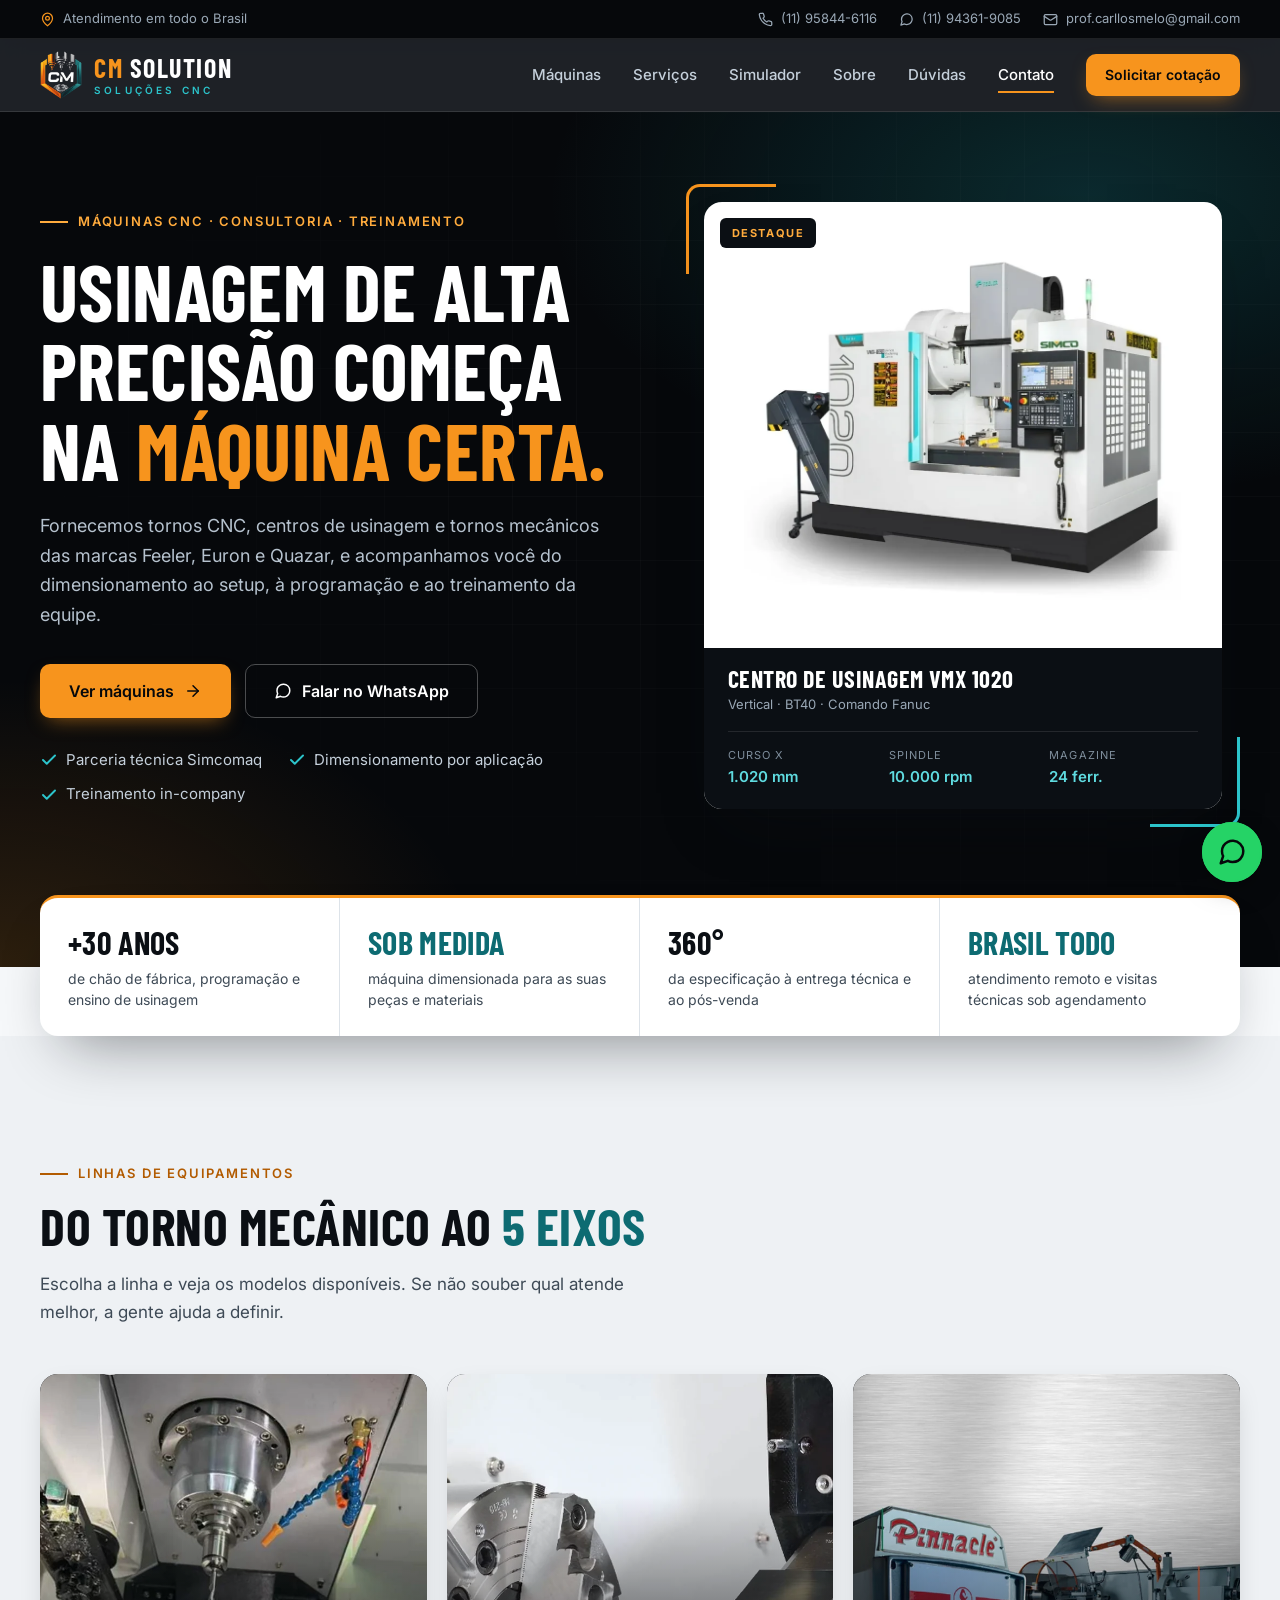
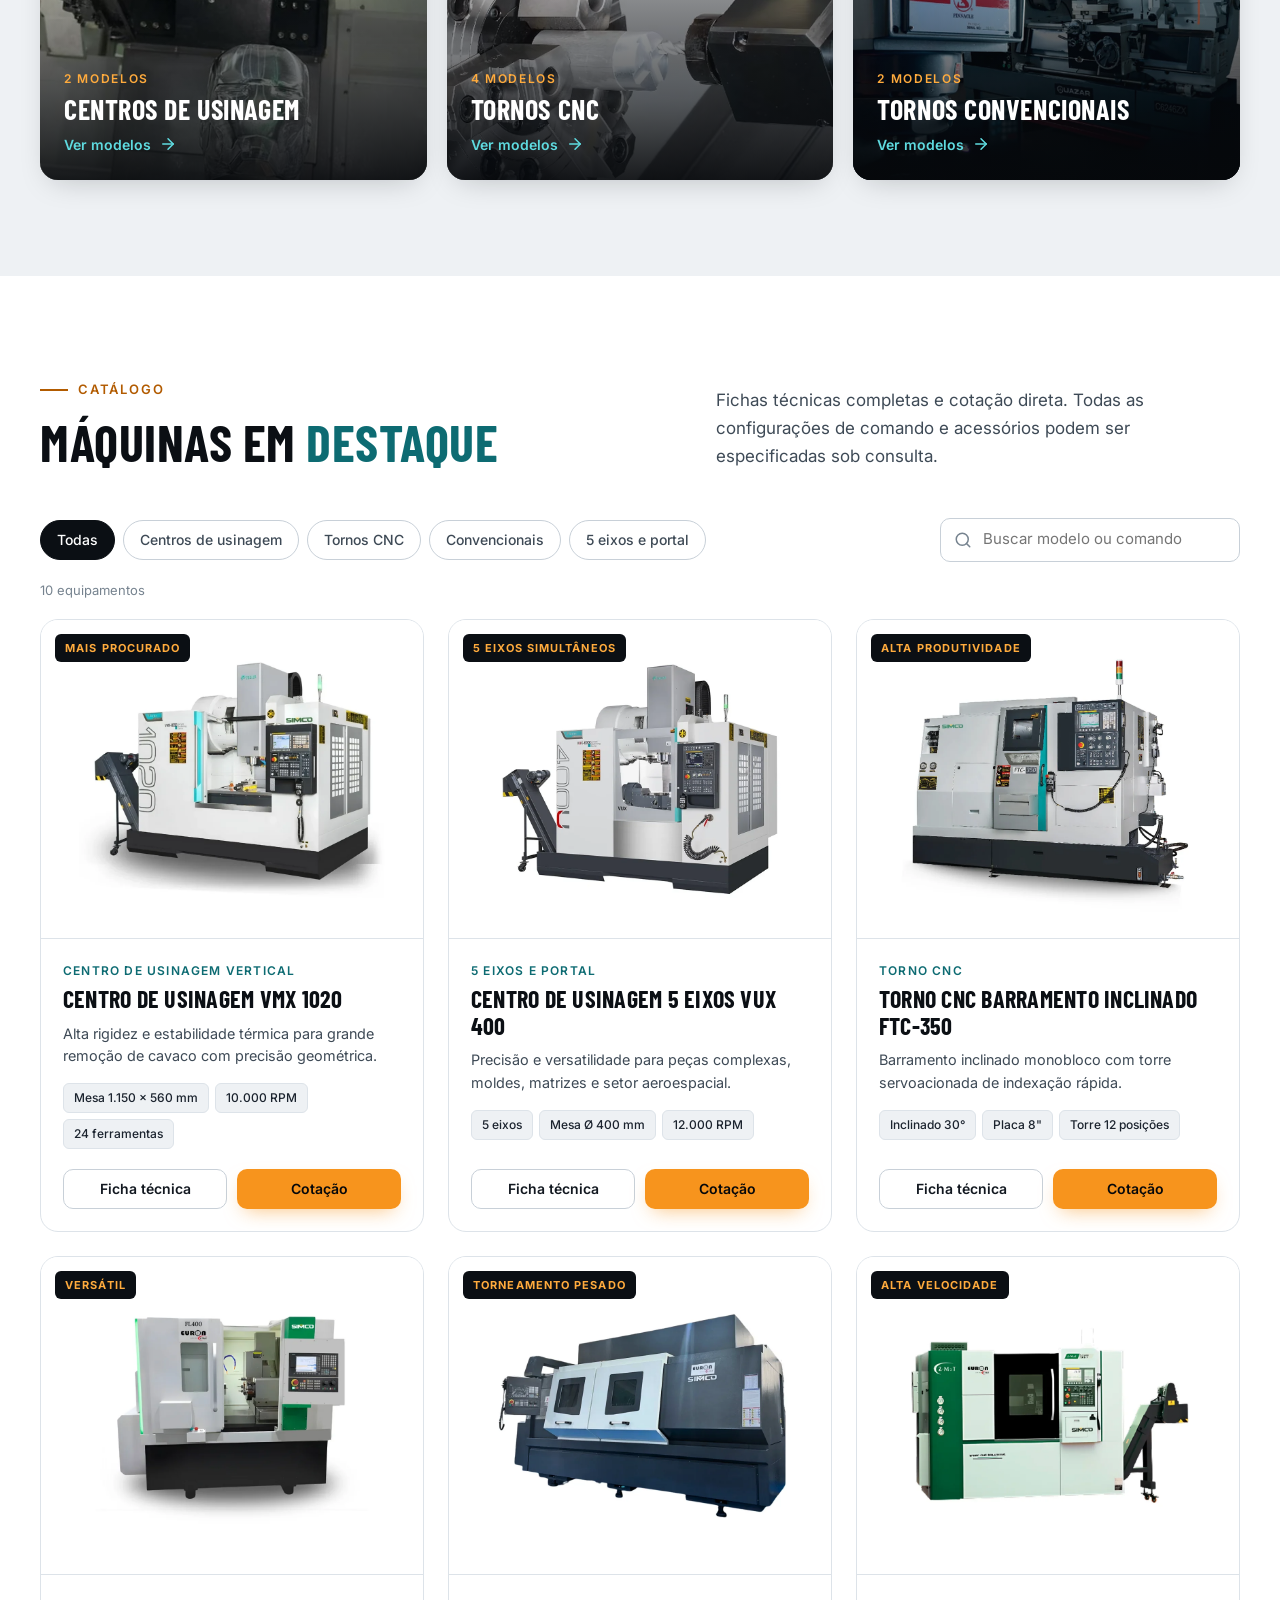
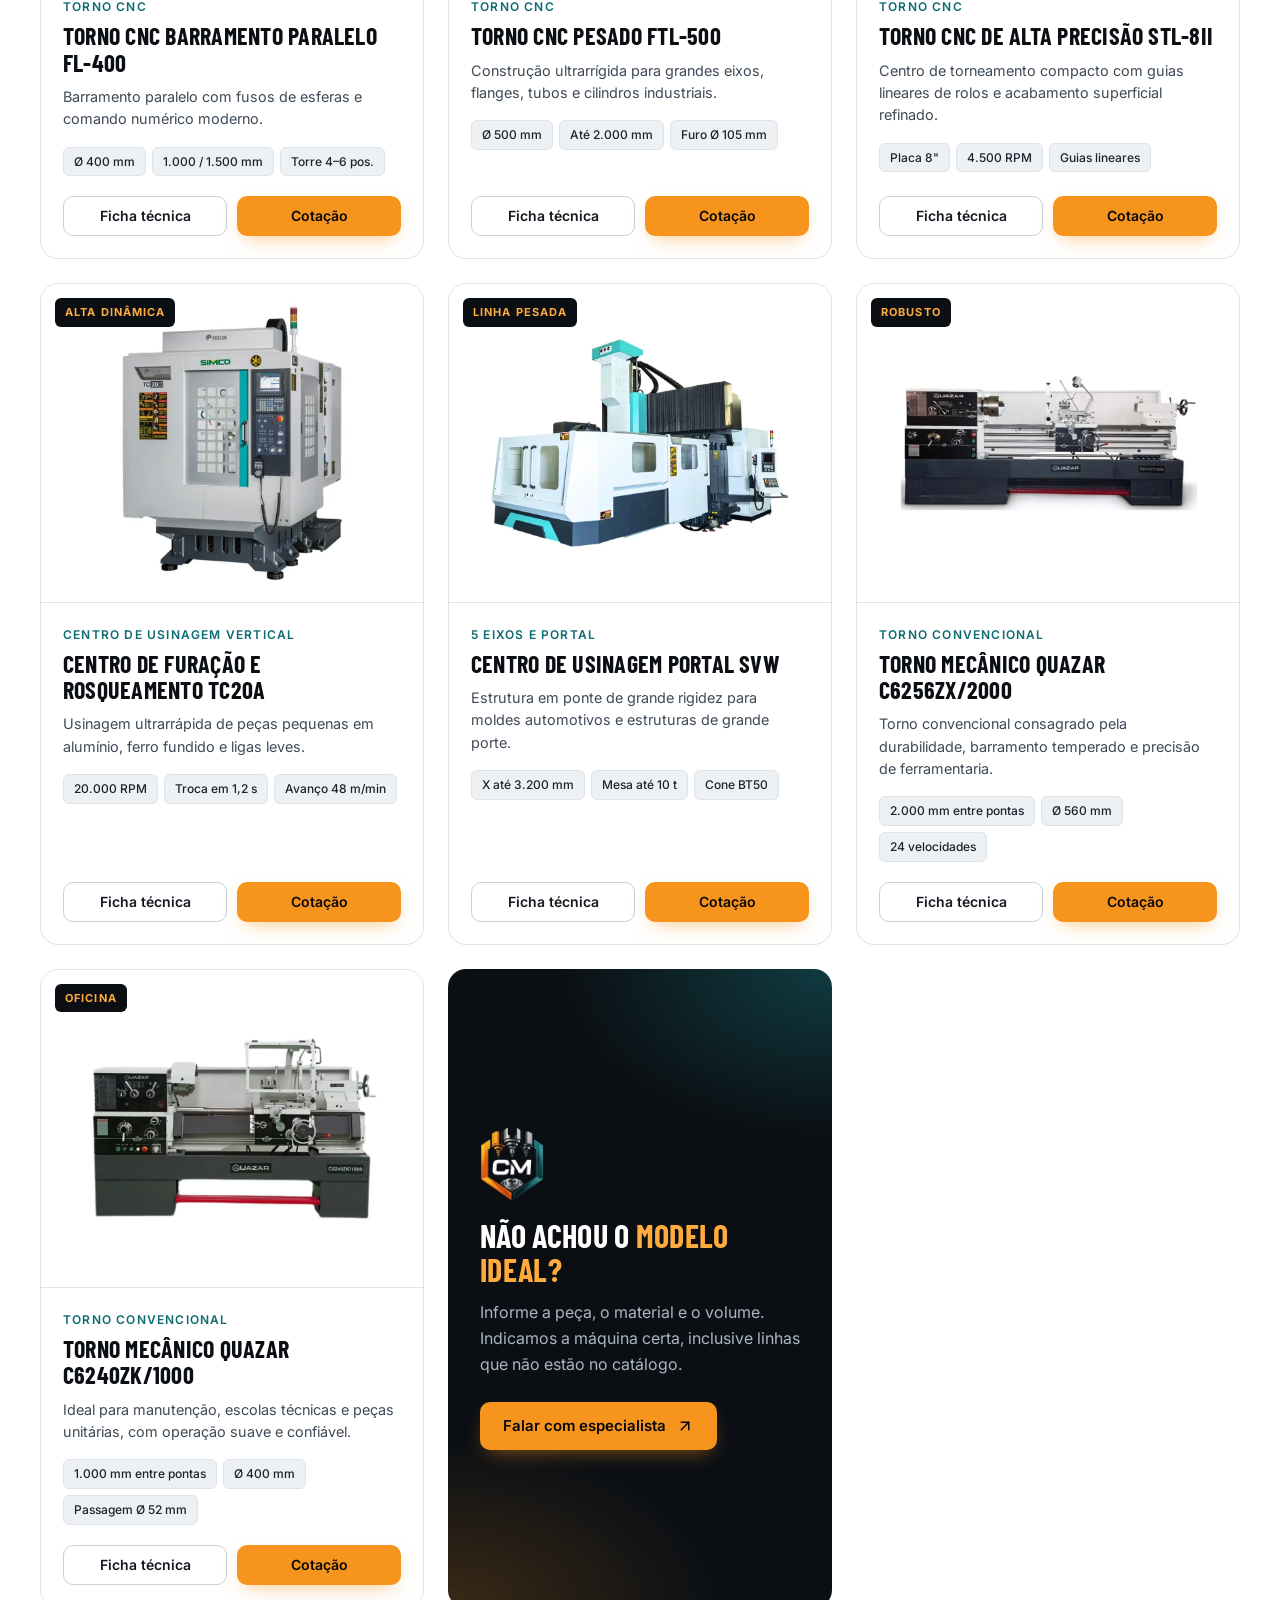
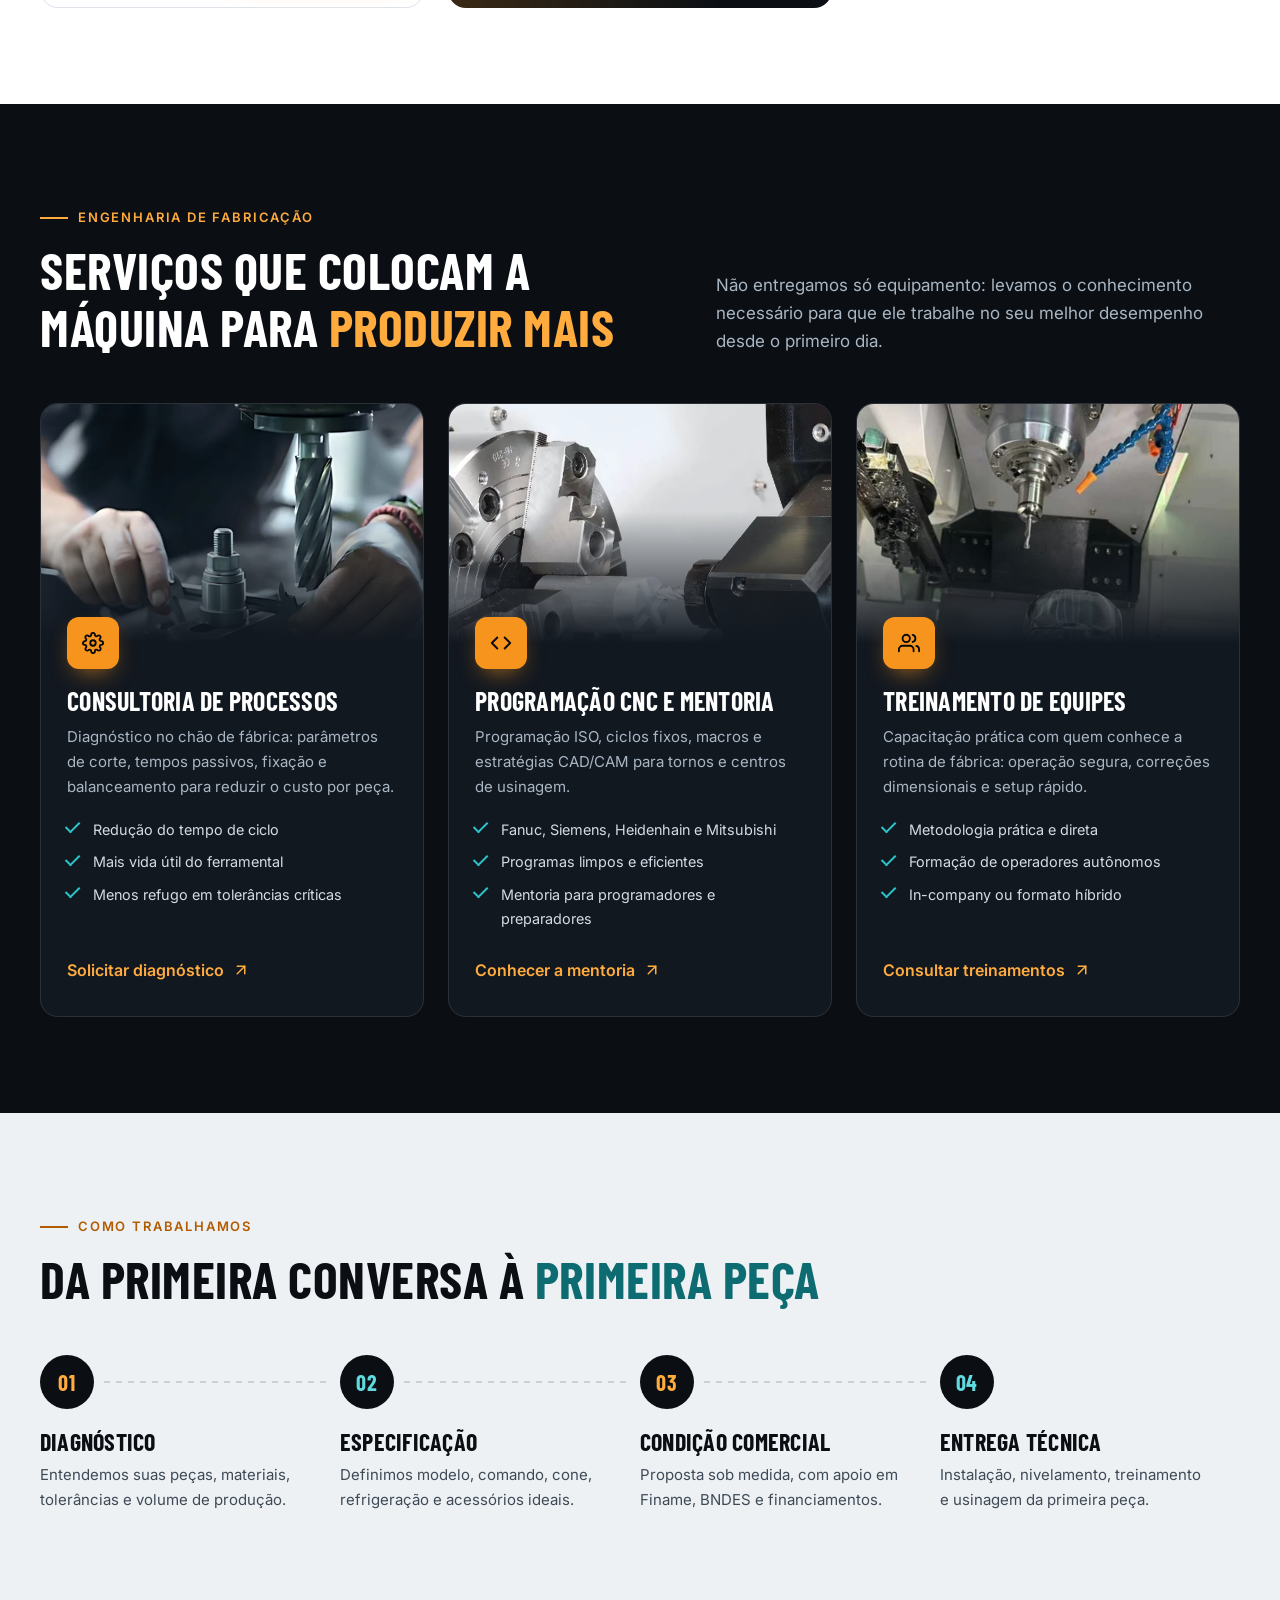
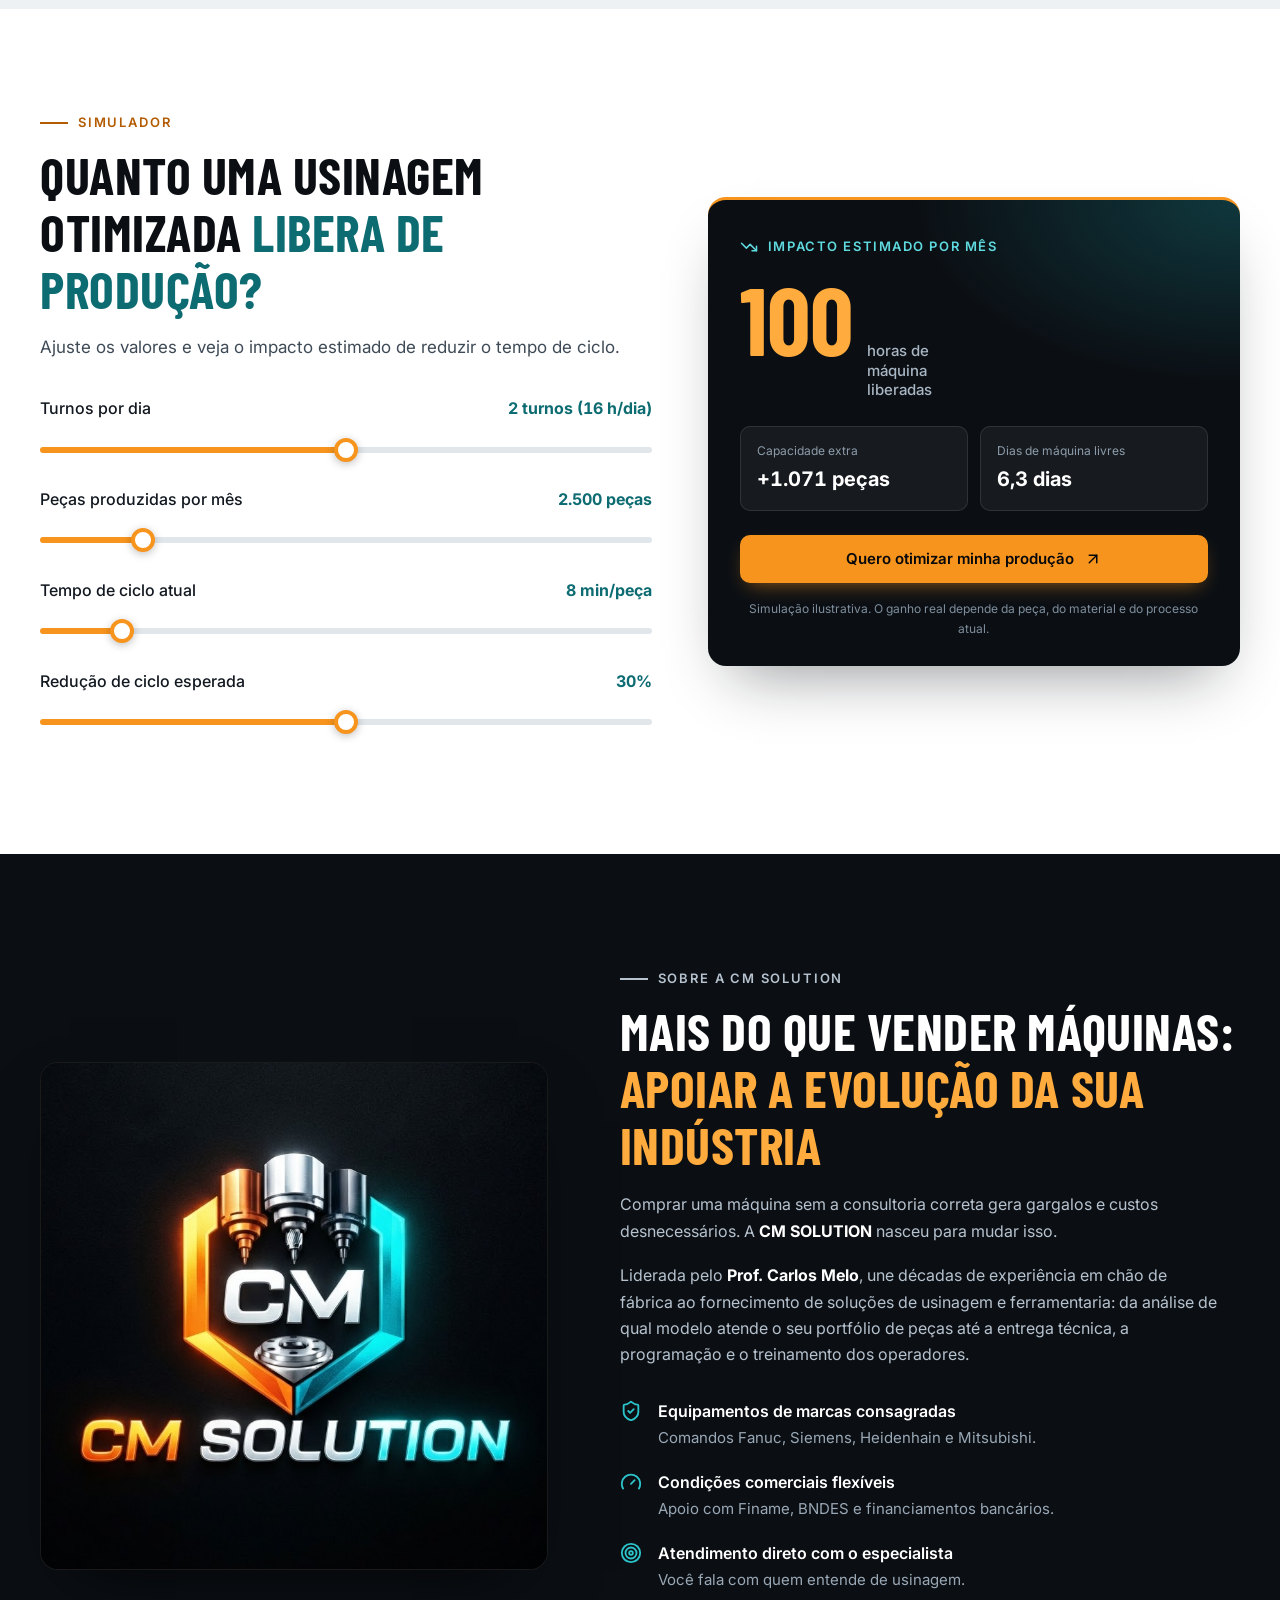
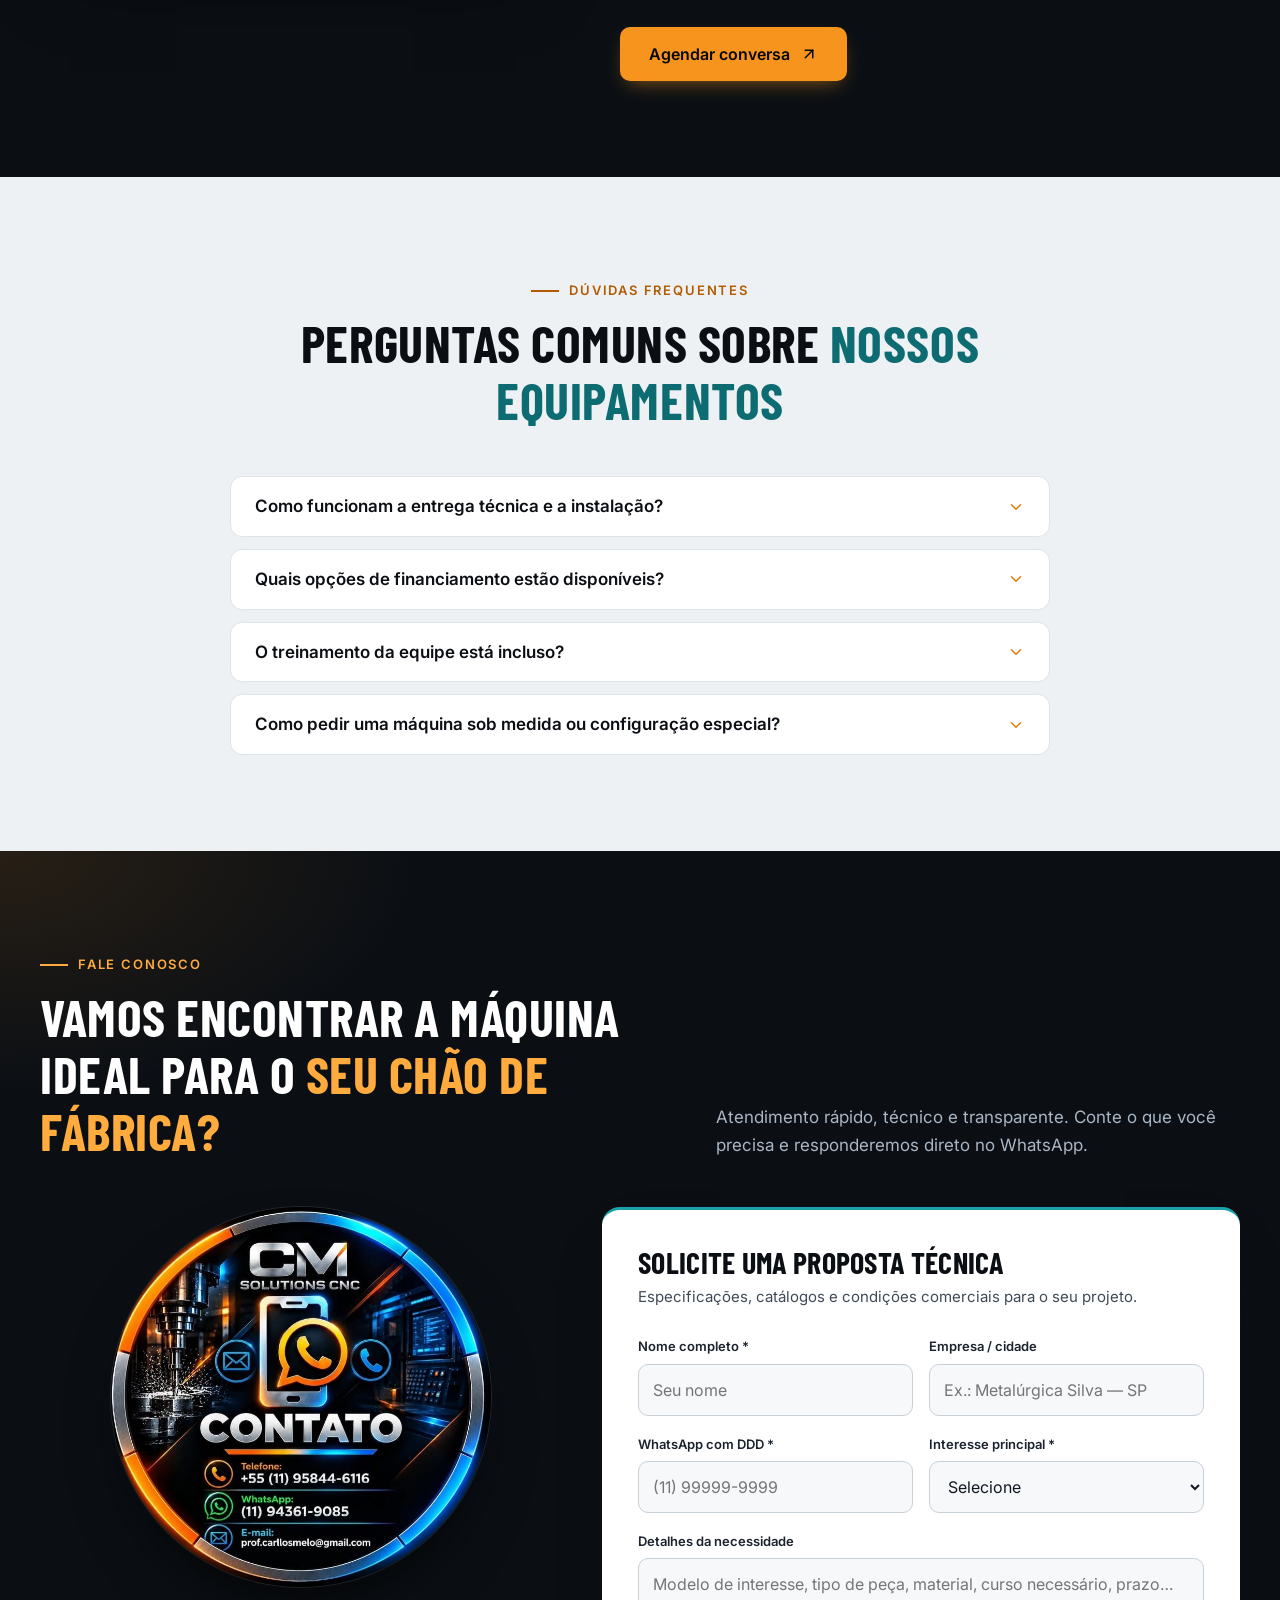
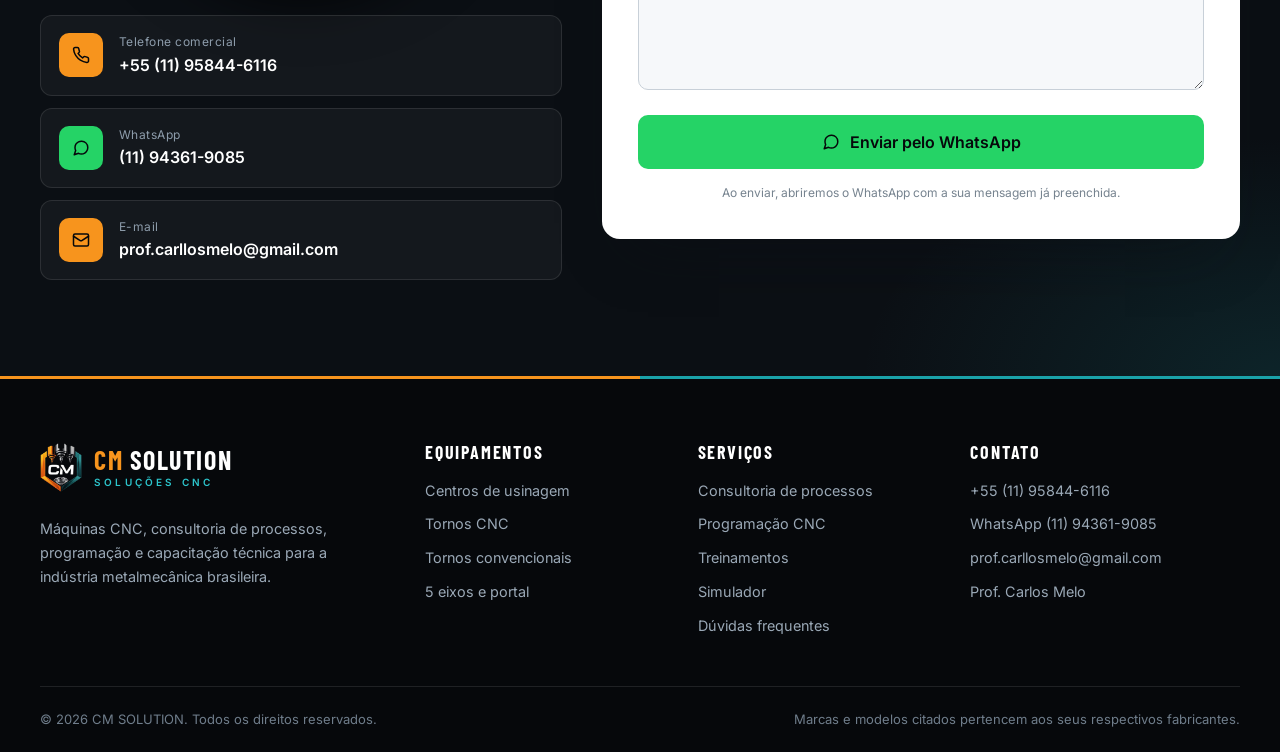
==== commit 7674d524: "Troca GSK por Mitsubishi nos comandos CNC Atualiza textos de serviços, sobre, FAQ e fichas técnicas " ====
--- a/index.html
+++ b/index.html
@@ -268,7 +268,7 @@
               <h3>Programação CNC e mentoria</h3>
               <p>Programação ISO, ciclos fixos, macros e estratégias CAD/CAM para tornos e centros de usinagem.</p>
               <ul class="ticks">
-                <li>Fanuc, Siemens, Heidenhain e GSK</li>
+                <li>Fanuc, Siemens, Heidenhain e Mitsubishi</li>
                 <li>Programas limpos e eficientes</li>
                 <li>Mentoria para programadores e preparadores</li>
               </ul>
@@ -386,7 +386,7 @@
           <ul class="pillars">
             <li>
               <svg class="icon icon--lg"><use href="#i-shield"/></svg>
-              <div><strong>Equipamentos de marcas consagradas</strong><span>Comandos Fanuc, Siemens, Heidenhain e GSK.</span></div>
+              <div><strong>Equipamentos de marcas consagradas</strong><span>Comandos Fanuc, Siemens, Heidenhain e Mitsubishi.</span></div>
             </li>
             <li>
               <svg class="icon icon--lg"><use href="#i-gauge"/></svg>
@@ -426,7 +426,7 @@
           </div>
           <div class="faq__item">
             <h3><button class="faq__q" aria-expanded="false"><span>Como pedir uma máquina sob medida ou configuração especial?</span><svg class="icon"><use href="#i-chevron-down"/></svg></button></h3>
-            <div class="faq__a"><p>Envie o tamanho e o peso das peças, o material e as tolerâncias. Analisamos o portfólio e especificamos comando (Fanuc, Siemens, GSK, Heidenhain), cone (BT40, BT50), refrigeração pelo spindle e transportador de cavaco.</p></div>
+            <div class="faq__a"><p>Envie o tamanho e o peso das peças, o material e as tolerâncias. Analisamos o portfólio e especificamos comando (Fanuc, Siemens, Mitsubishi, Heidenhain), cone (BT40, BT50), refrigeração pelo spindle e transportador de cavaco.</p></div>
           </div>
         </div>
       </div>
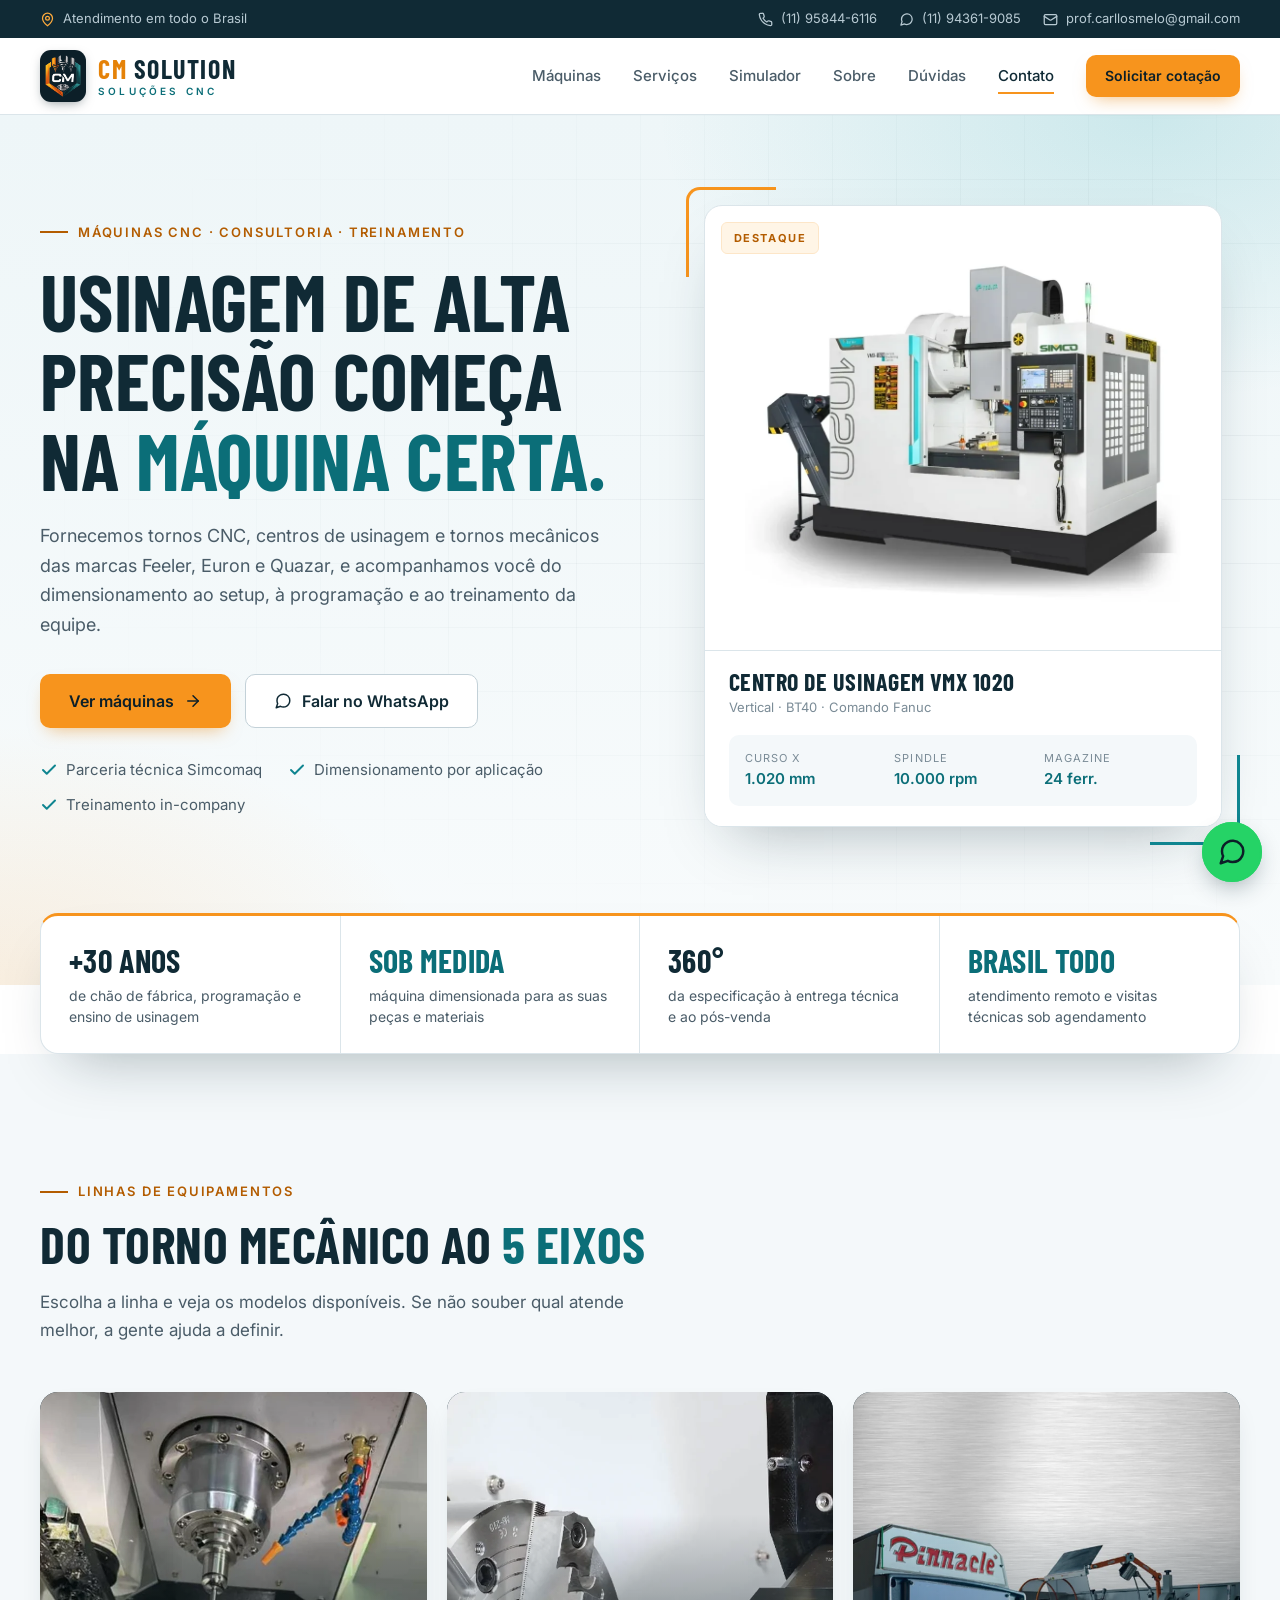
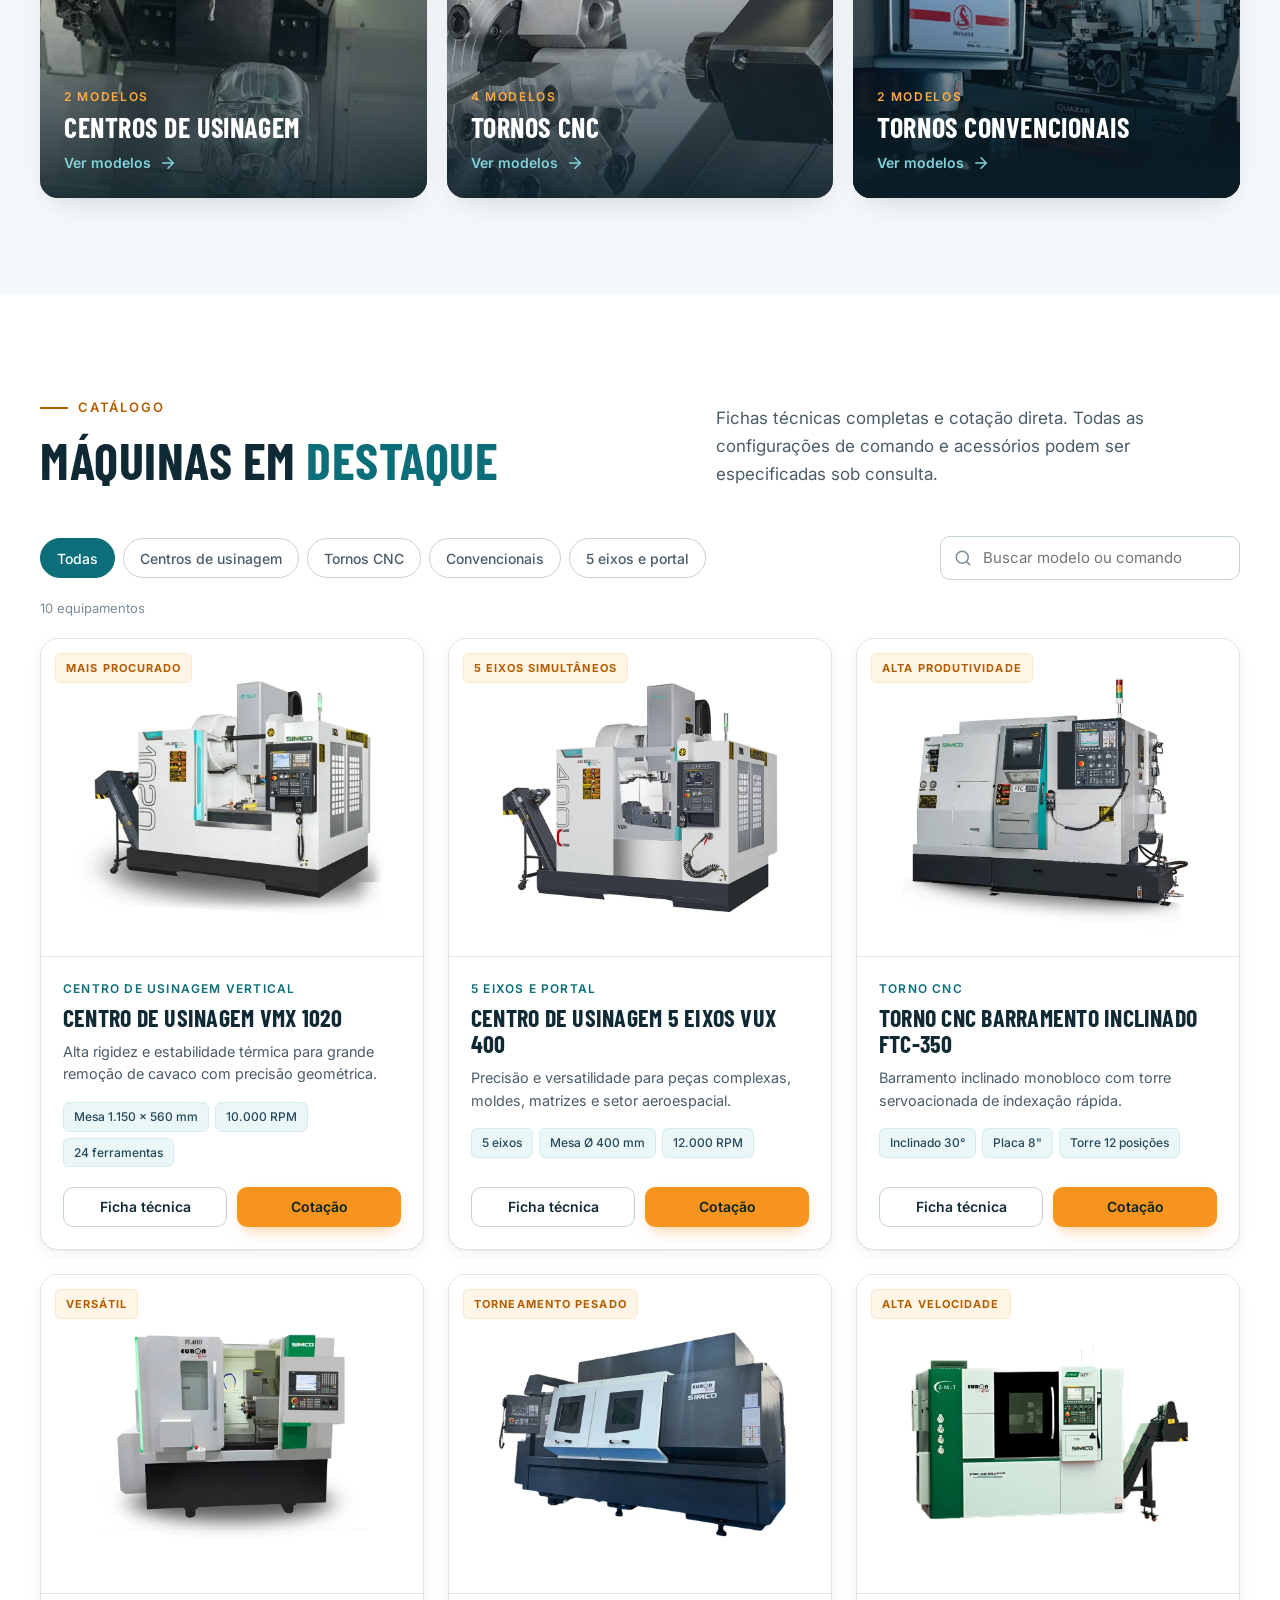
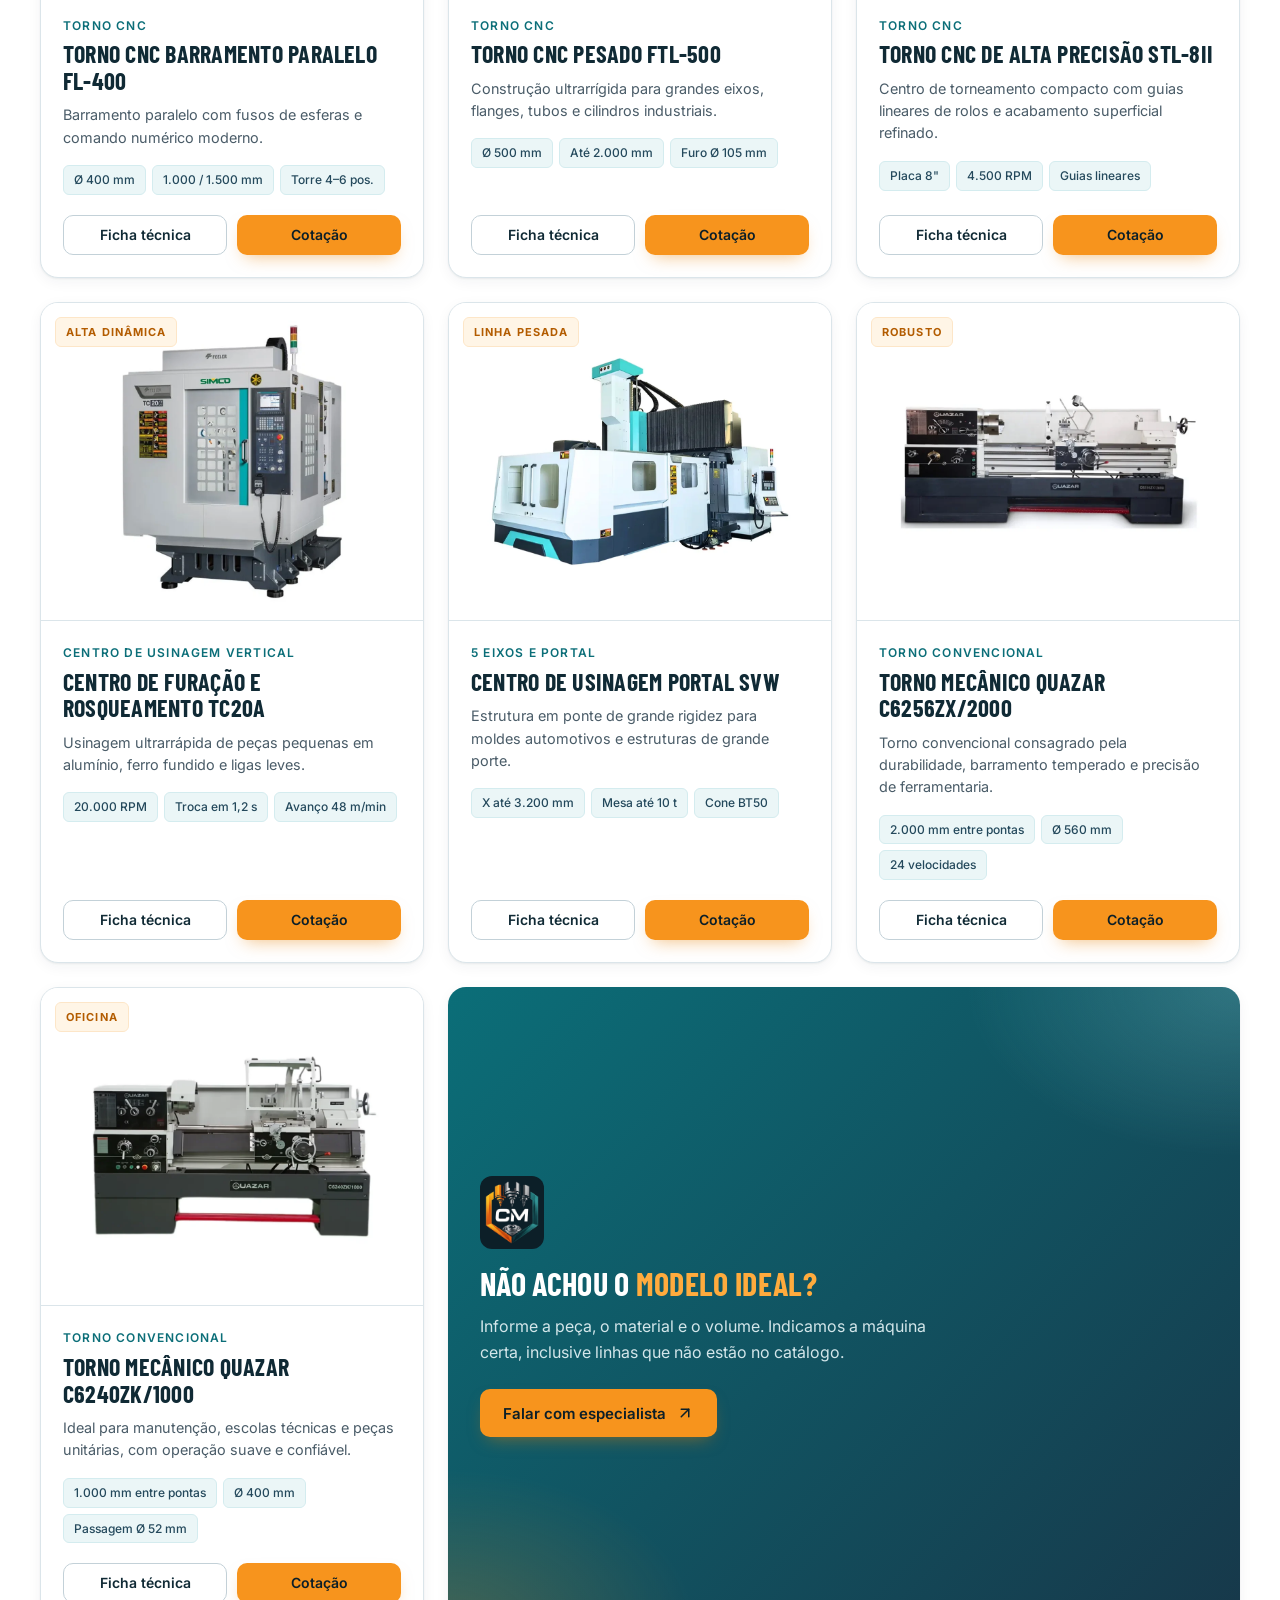
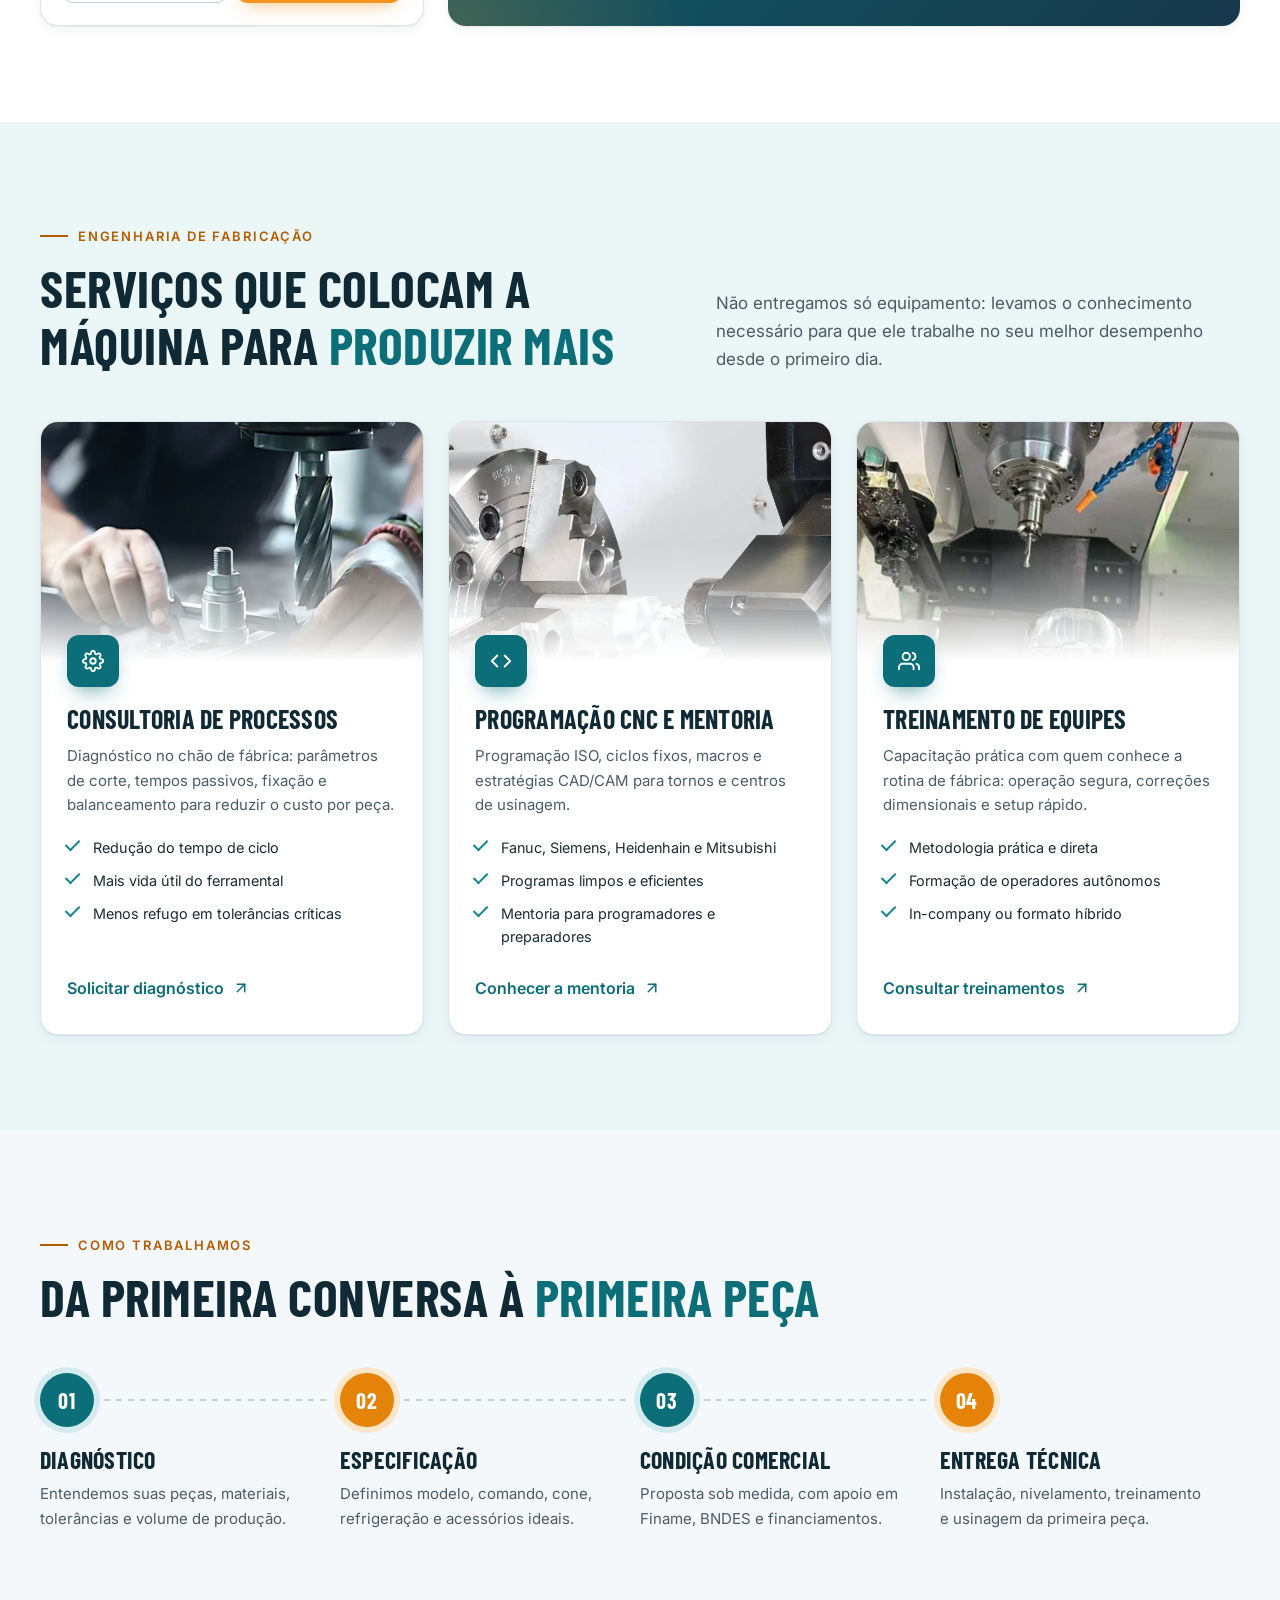
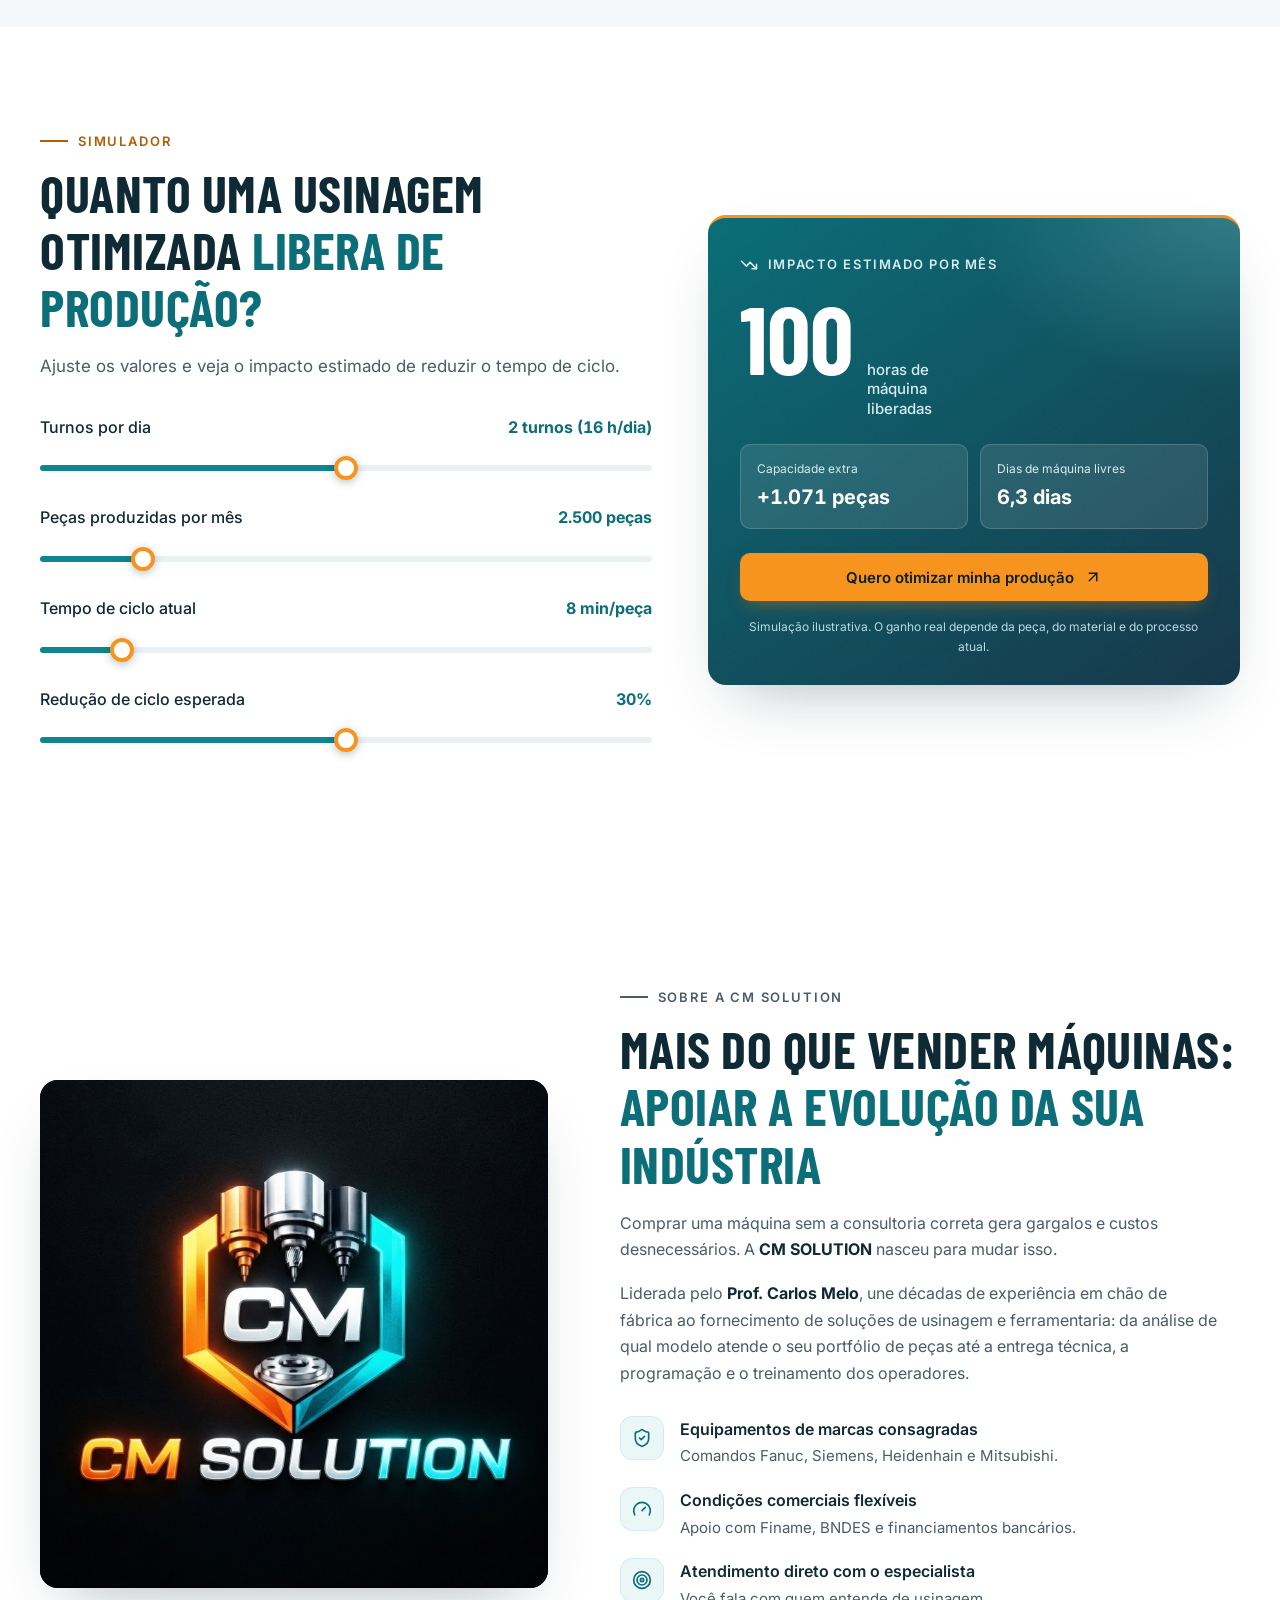
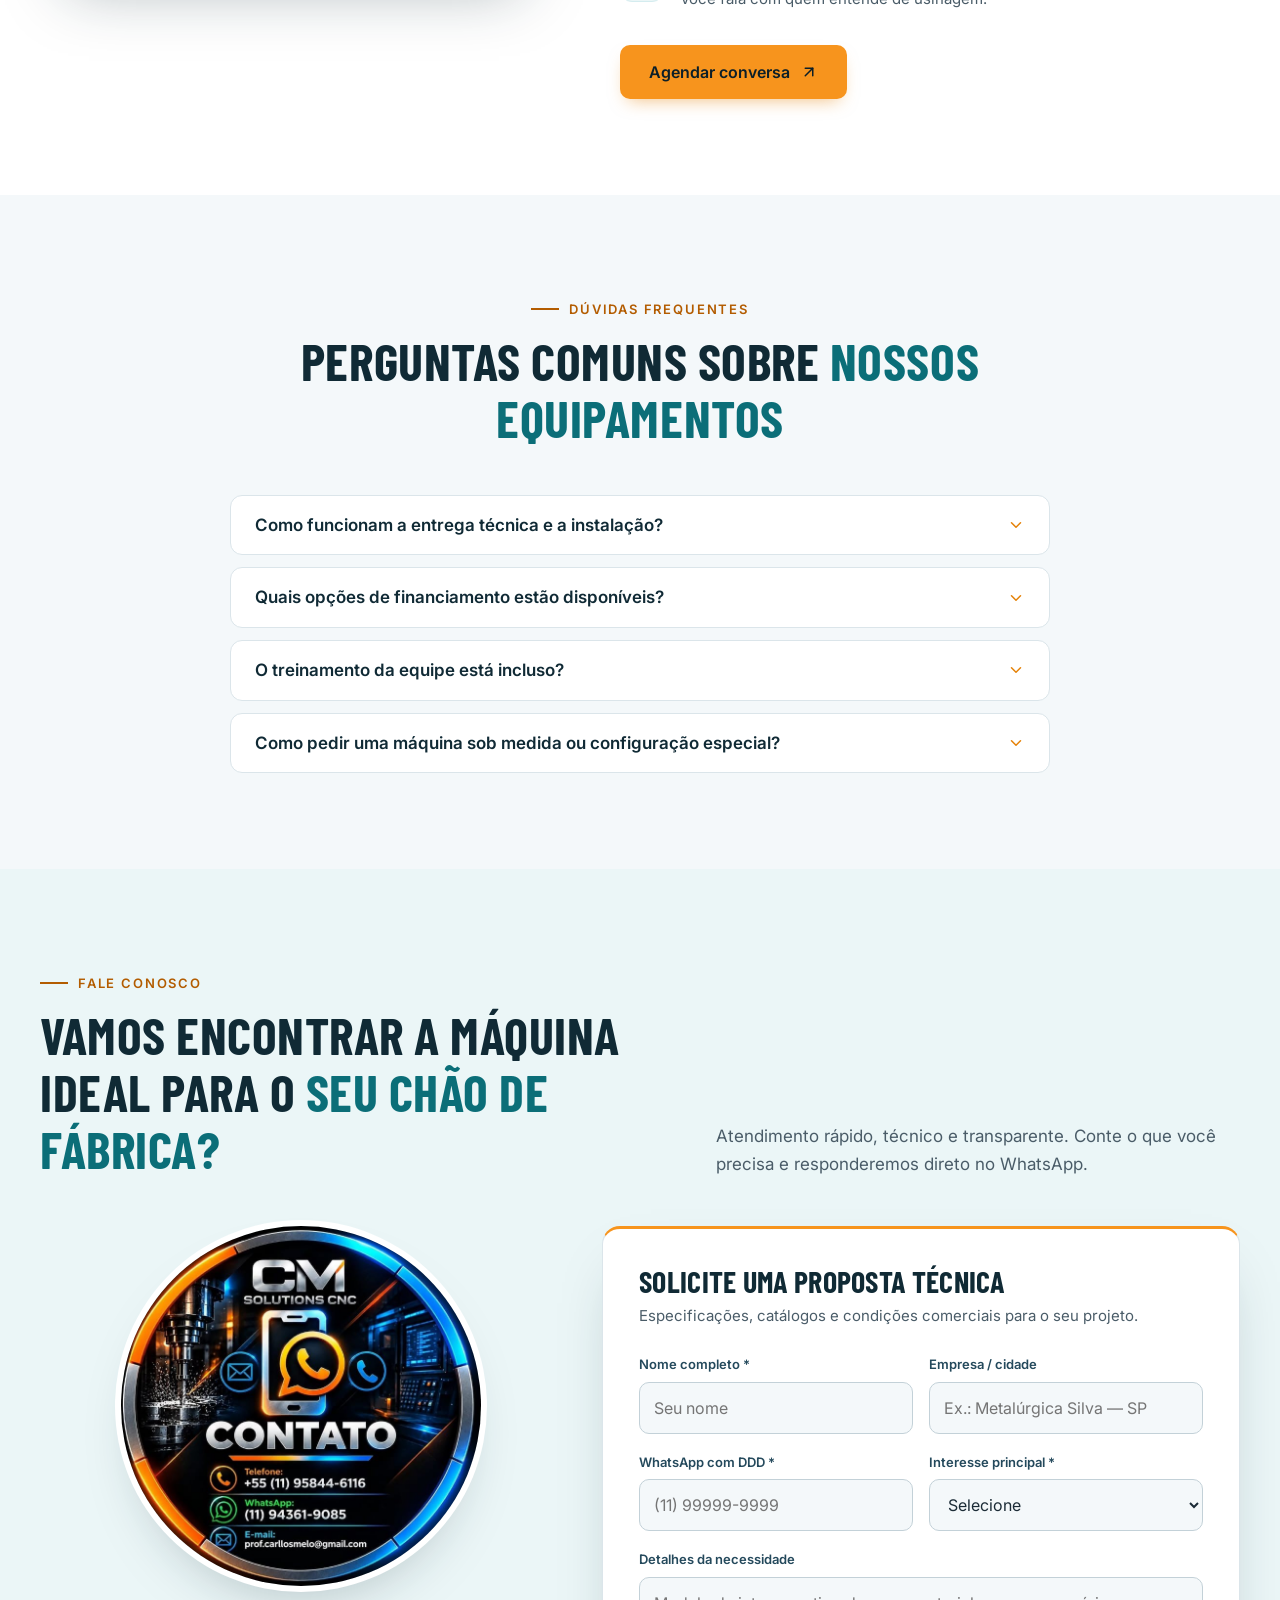
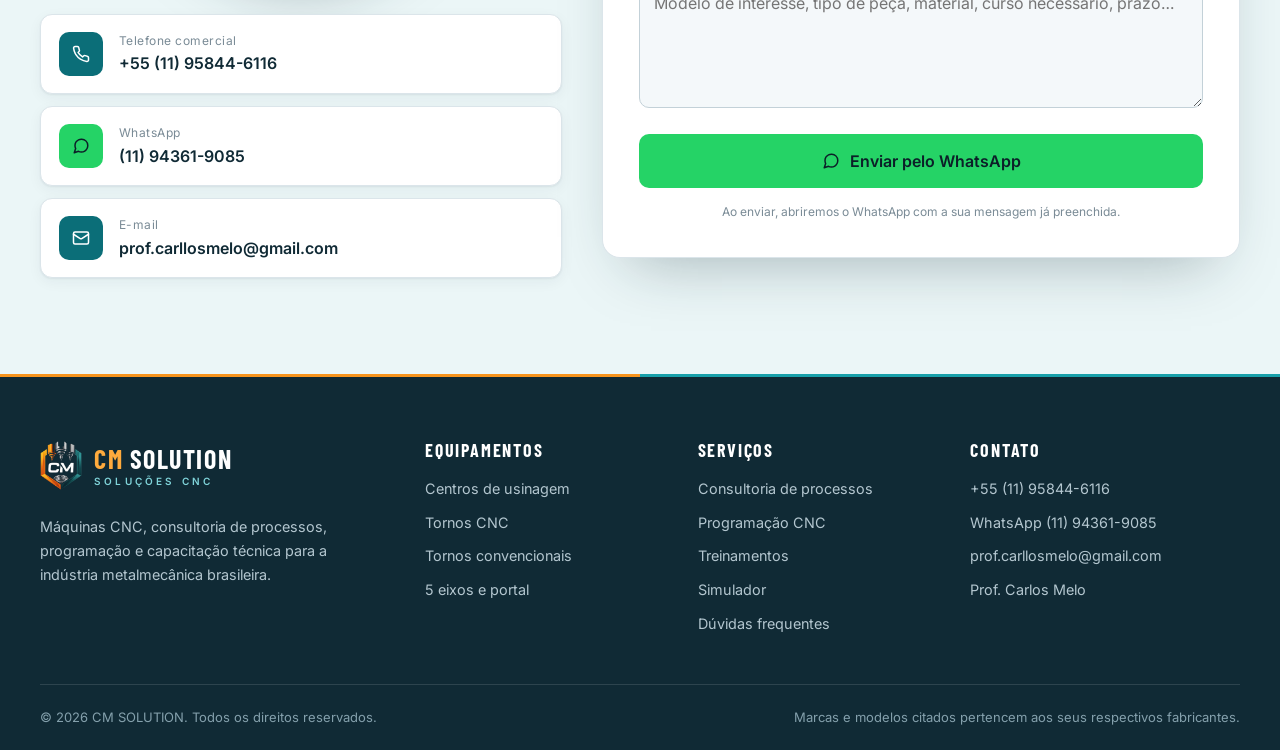
==== commit beff69c9: "Muda a paleta para um tema claro e mais leve - Fundos brancos e azul-gelo; azul-petroleo como cor pr" ====
--- a/index.html
+++ b/index.html
@@ -5,7 +5,7 @@
   <meta name="viewport" content="width=device-width, initial-scale=1">
   <title>CM SOLUTION | Máquinas CNC, Centros de Usinagem e Consultoria</title>
   <meta name="description" content="CM SOLUTION: tornos CNC, centros de usinagem e tornos mecânicos, com consultoria de processos, programação CNC e treinamento de equipes. Atendimento em todo o Brasil.">
-  <meta name="theme-color" content="#0B0F14">
+  <meta name="theme-color" content="#102A35">
 
   <meta property="og:type" content="website">
   <meta property="og:locale" content="pt_BR">
@@ -108,7 +108,7 @@
     <section class="hero" id="inicio">
       <div class="container hero__grid">
         <div class="hero__copy">
-          <p class="eyebrow eyebrow--light">Máquinas CNC · Consultoria · Treinamento</p>
+          <p class="eyebrow">Máquinas CNC · Consultoria · Treinamento</p>
           <h1 class="hero__title">Usinagem de alta precisão começa na <span>máquina certa.</span></h1>
           <p class="hero__lead">
             Fornecemos tornos CNC, centros de usinagem e tornos mecânicos das marcas Feeler, Euron e Quazar,
@@ -235,11 +235,11 @@
     </section>
 
     <!-- SERVIÇOS -->
-    <section class="section section--dark" id="servicos">
+    <section class="section section--tint" id="servicos">
       <div class="container">
         <header class="section-head section-head--split">
           <div>
-            <p class="eyebrow eyebrow--light">Engenharia de fabricação</p>
+            <p class="eyebrow">Engenharia de fabricação</p>
             <h2 class="h2">Serviços que colocam a máquina para <span>produzir mais</span></h2>
           </div>
           <p class="lead">Não entregamos só equipamento: levamos o conhecimento necessário para que ele trabalhe no seu melhor desempenho desde o primeiro dia.</p>
@@ -369,7 +369,7 @@
     </section>
 
     <!-- SOBRE -->
-    <section class="section section--dark" id="empresa">
+    <section class="section section--white" id="empresa">
       <div class="container about">
         <div class="about__visual">
           <div class="about__logo">
@@ -378,7 +378,7 @@
         </div>
 
         <div class="about__copy">
-          <p class="eyebrow eyebrow--light">Sobre a CM SOLUTION</p>
+          <p class="eyebrow">Sobre a CM SOLUTION</p>
           <h2 class="h2">Mais do que vender máquinas: <span>apoiar a evolução da sua indústria</span></h2>
           <p>Comprar uma máquina sem a consultoria correta gera gargalos e custos desnecessários. A <strong>CM SOLUTION</strong> nasceu para mudar isso.</p>
           <p>Liderada pelo <strong>Prof. Carlos Melo</strong>, une décadas de experiência em chão de fábrica ao fornecimento de soluções de usinagem e ferramentaria: da análise de qual modelo atende o seu portfólio de peças até a entrega técnica, a programação e o treinamento dos operadores.</p>
@@ -433,11 +433,11 @@
     </section>
 
     <!-- CONTATO -->
-    <section class="section section--dark section--contact" id="contato">
+    <section class="section section--tint section--contact" id="contato">
       <div class="container">
         <header class="section-head section-head--split">
           <div>
-            <p class="eyebrow eyebrow--light">Fale conosco</p>
+            <p class="eyebrow">Fale conosco</p>
             <h2 class="h2">Vamos encontrar a máquina ideal para o <span>seu chão de fábrica?</span></h2>
           </div>
           <p class="lead">Atendimento rápido, técnico e transparente. Conte o que você precisa e responderemos direto no WhatsApp.</p>
--- a/assets/css/style.css
+++ b/assets/css/style.css
@@ -1,5 +1,5 @@
 /* ==========================================================================
-   CM SOLUTION — folha de estilos
+   CM SOLUTION — folha de estilos (tema claro)
    Sumário
    1. Tokens (cores do logotipo)   6. Hero e destaques
    2. Base e utilitários           7. Linhas e catálogo
@@ -10,50 +10,50 @@
 
 /* 1. TOKENS ---------------------------------------------------------------- */
 :root {
-  /* grafite / preto do logotipo */
-  --ink-950: #06080b;
-  --ink-900: #0b0f14;
-  --ink-800: #121820;
-  --ink-700: #1b232e;
-  --ink-600: #2a3542;
-
-  /* laranja âmbar do logotipo */
+  /* azul-marinho suave (substitui o preto) */
+  --navy-950: #0c1f28;
+  --navy-900: #102a35;
+  --navy-800: #17384a;
+  --navy-700: #24495c;
+
+  /* azul-petróleo do logotipo: cor principal */
+  --teal-700: #0b6e78;
+  --teal-600: #0f8590;
+  --teal-500: #18a0aa;
+  --teal-300: #7fd3d9;
+  --teal-100: #d4ecef;
+  --teal-50: #ebf6f7;
+
+  /* laranja do logotipo: destaque e chamadas */
+  --orange-500: #f7941d;
   --orange-400: #ffab3d;
-  --orange-500: #f7941d;
-  --orange-600: #e07b00;
-  --orange-700: #b25b00;   /* texto laranja sobre fundo claro (contraste AA) */
-
-  /* azul-petróleo / turquesa do logotipo */
-  --teal-300: #5fdbe0;
-  --teal-400: #2cc4cb;
-  --teal-500: #1aa2a9;
-  --teal-700: #0d6b72;     /* texto turquesa sobre fundo claro (contraste AA) */
-
-  /* prata e superfícies claras */
-  --steel-50: #f6f8fa;
-  --steel-100: #eef1f4;
-  --steel-200: #e1e6eb;
-  --steel-300: #c8d0d8;
-  --steel-500: #76838f;
-  --steel-700: #3e4a56;
-
+  --orange-600: #e58208;
+  --orange-700: #b35c00;   /* texto laranja sobre fundo claro (AA) */
+  --orange-100: #fde6c8;
+  --orange-50: #fff5e6;
+
+  /* superfícies e textos */
   --white: #ffffff;
+  --mist: #f4f8fa;
+  --mist-2: #eaf1f4;
+  --line: #dbe5ea;
+  --line-strong: #c3d1d8;
+  --text: #1b2b36;
+  --text-soft: #4a5c68;
+  --text-mute: #7a8b96;
   --wa: #25d366;
-
-  --line-dark: rgba(255, 255, 255, .1);
-  --line-light: #dde3e9;
 
   --font-display: "Barlow Condensed", "Arial Narrow", Impact, sans-serif;
   --font-body: "Inter", system-ui, -apple-system, "Segoe UI", Roboto, Arial, sans-serif;
 
   --radius: 12px;
   --radius-lg: 18px;
-  --shadow-sm: 0 1px 2px rgba(11, 15, 20, .06), 0 2px 8px rgba(11, 15, 20, .05);
-  --shadow-md: 0 10px 30px -12px rgba(11, 15, 20, .25);
-  --shadow-lg: 0 30px 60px -25px rgba(11, 15, 20, .45);
+  --shadow-sm: 0 1px 2px rgba(16, 42, 53, .06), 0 4px 14px rgba(16, 42, 53, .05);
+  --shadow-md: 0 12px 30px -14px rgba(16, 42, 53, .22);
+  --shadow-lg: 0 28px 60px -28px rgba(16, 42, 53, .35);
 
   --gutter: 20px;
-  --header-h: 72px;
+  --header-h: 76px;
 }
 
 /* 2. BASE ------------------------------------------------------------------ */
@@ -66,8 +66,8 @@
   font-family: var(--font-body);
   font-size: 1rem;
   line-height: 1.65;
-  color: var(--ink-800);
-  background: var(--steel-50);
+  color: var(--text);
+  background: var(--white);
   -webkit-font-smoothing: antialiased;
   overflow-x: clip;
 }
@@ -80,7 +80,7 @@
 button { cursor: pointer; background: none; border: 0; }
 h1, h2, h3, h4 { line-height: 1.1; }
 
-:focus-visible { outline: 3px solid var(--teal-400); outline-offset: 3px; border-radius: 4px; }
+:focus-visible { outline: 3px solid var(--teal-500); outline-offset: 3px; border-radius: 4px; }
 
 .container { width: min(1200px, 100% - var(--gutter) * 2); margin-inline: auto; }
 .container--narrow { width: min(820px, 100% - var(--gutter) * 2); }
@@ -90,28 +90,23 @@
 .icon--xl { width: 30px; height: 30px; }
 
 .sr-only { position: absolute; width: 1px; height: 1px; overflow: hidden; clip: rect(0 0 0 0); white-space: nowrap; }
-.skip-link { position: absolute; left: 12px; top: -60px; z-index: 200; background: var(--orange-500); color: var(--ink-950); padding: 10px 16px; border-radius: 8px; font-weight: 600; }
+.skip-link { position: absolute; left: 12px; top: -60px; z-index: 200; background: var(--orange-500); color: var(--navy-950); padding: 10px 16px; border-radius: 8px; font-weight: 600; }
 .skip-link:focus { top: 12px; }
 
-/* tipografia de seção */
 .eyebrow {
   display: inline-flex; align-items: center; gap: 10px;
   font-size: .8125rem; font-weight: 600; letter-spacing: .14em; text-transform: uppercase;
   color: var(--orange-700);
 }
 .eyebrow::before { content: ""; width: 28px; height: 2px; background: currentColor; }
-.eyebrow--light { color: var(--orange-400); }
 
 .h2 {
   font-family: var(--font-display); font-weight: 700; text-transform: uppercase; letter-spacing: .01em;
-  font-size: clamp(2rem, 1.4rem + 2.6vw, 3.25rem); color: var(--ink-900); margin-top: 12px;
+  font-size: clamp(2rem, 1.4rem + 2.6vw, 3.25rem); color: var(--navy-900); margin-top: 12px;
 }
 .h2 span { color: var(--teal-700); }
-.section--dark .h2 { color: var(--white); }
-.section--dark .h2 span { color: var(--orange-400); }
-
-.lead { font-size: 1.0625rem; color: var(--steel-700); max-width: 56ch; }
-.section--dark .lead { color: #a9b6c3; }
+
+.lead { font-size: 1.0625rem; color: var(--text-soft); max-width: 56ch; }
 
 /* 3. BOTÕES ---------------------------------------------------------------- */
 .btn {
@@ -125,60 +120,62 @@
 .btn--sm { min-height: 40px; padding: 0 16px; font-size: .875rem; }
 .btn--block { width: 100%; }
 
-.btn--primary { background: var(--orange-500); color: var(--ink-950); box-shadow: 0 8px 20px -8px rgba(247, 148, 29, .6); }
+.btn--primary { background: var(--orange-500); color: var(--navy-950); box-shadow: 0 8px 18px -8px rgba(229, 130, 8, .55); }
 .btn--primary:hover { background: var(--orange-400); }
 
-.btn--ghost { border-color: rgba(255, 255, 255, .28); color: var(--white); }
-.btn--ghost:hover { border-color: var(--teal-400); color: var(--teal-300); }
-
-.btn--outline { border-color: var(--steel-300); color: var(--ink-800); background: var(--white); }
-.btn--outline:hover { border-color: var(--teal-500); color: var(--teal-700); }
-
-.btn--whatsapp { background: var(--wa); color: var(--ink-950); }
+.btn--ghost { border-color: var(--line-strong); color: var(--navy-900); background: var(--white); }
+.btn--ghost:hover { border-color: var(--teal-600); color: var(--teal-700); }
+
+.btn--outline { border-color: var(--line-strong); color: var(--navy-900); background: var(--white); }
+.btn--outline:hover { border-color: var(--teal-600); color: var(--teal-700); background: var(--teal-50); }
+
+.btn--whatsapp { background: var(--wa); color: var(--navy-950); }
 .btn--whatsapp:hover { background: #3ee17c; }
 
-.link-btn { display: inline-flex; align-items: center; gap: 8px; font-weight: 600; color: var(--orange-400); padding: 4px 0; border-bottom: 1.5px solid transparent; transition: border-color .2s; }
-.link-btn:hover { border-color: var(--orange-400); }
+.link-btn { display: inline-flex; align-items: center; gap: 8px; font-weight: 600; color: var(--teal-700); padding: 4px 0; border-bottom: 1.5px solid transparent; transition: border-color .2s, color .2s; }
+.link-btn:hover { border-color: var(--teal-700); }
 
 /* 4. TOPBAR E CABEÇALHO ---------------------------------------------------- */
-.topbar { background: var(--ink-950); color: #9aa8b6; font-size: .8125rem; border-bottom: 1px solid var(--line-dark); }
+.topbar { background: var(--navy-900); color: #b8cad3; font-size: .8125rem; }
 .topbar__inner { display: flex; justify-content: space-between; align-items: center; gap: 16px; min-height: 38px; }
 .topbar__tag, .topbar__links a { display: inline-flex; align-items: center; gap: 8px; }
-.topbar__tag .icon { color: var(--orange-500); width: 15px; height: 15px; }
+.topbar__tag .icon { color: var(--orange-400); width: 15px; height: 15px; }
 .topbar__links { display: flex; gap: 22px; }
 .topbar__links a { white-space: nowrap; }
-.topbar__links a:hover { color: var(--teal-300); }
+.topbar__links a:hover { color: var(--white); }
 .topbar__links .icon { width: 15px; height: 15px; }
 
-.header { position: sticky; top: 0; z-index: 100; background: rgba(11, 15, 20, .92); backdrop-filter: blur(12px); -webkit-backdrop-filter: blur(12px); border-bottom: 1px solid var(--line-dark); }
-.header::after { content: ""; position: absolute; left: 0; right: 0; bottom: -1px; height: 2px; background: linear-gradient(90deg, var(--orange-500), var(--orange-500) 35%, var(--teal-500) 65%, var(--teal-500)); opacity: 0; transition: opacity .3s; }
+.header { position: sticky; top: 0; z-index: 100; background: rgba(255, 255, 255, .94); backdrop-filter: blur(12px); -webkit-backdrop-filter: blur(12px); border-bottom: 1px solid var(--line); transition: box-shadow .3s; }
+.header.is-scrolled { box-shadow: 0 8px 24px -14px rgba(16, 42, 53, .3); }
+.header::after { content: ""; position: absolute; left: 0; right: 0; bottom: -1px; height: 2px; background: linear-gradient(90deg, var(--orange-500) 0 50%, var(--teal-600) 50% 100%); opacity: 0; transition: opacity .3s; }
 .header.is-scrolled::after { opacity: 1; }
 .header__inner { display: flex; align-items: center; justify-content: space-between; min-height: var(--header-h); gap: 24px; }
 
 .brand { display: inline-flex; align-items: center; gap: 12px; }
-.brand__mark { width: 42px; height: auto; }
+/* o logotipo original tem fundo preto: fica num selo escuro sobre o cabeçalho claro */
+.brand__mark { width: 46px; height: auto; padding: 5px; background: var(--navy-950); border-radius: 11px; box-shadow: 0 4px 12px -4px rgba(12, 31, 40, .5); }
 .brand__text { display: flex; flex-direction: column; line-height: 1; }
-.brand__name { font-family: var(--font-display); font-weight: 700; font-size: 1.625rem; letter-spacing: .06em; color: var(--white); }
-.brand__name b { color: var(--orange-500); font-weight: 700; }
-.brand__sub { font-size: .625rem; letter-spacing: .32em; text-transform: uppercase; color: var(--teal-400); margin-top: 4px; font-weight: 600; }
+.brand__name { font-family: var(--font-display); font-weight: 700; font-size: 1.625rem; letter-spacing: .06em; color: var(--navy-900); }
+.brand__name b { color: var(--orange-600); font-weight: 700; }
+.brand__sub { font-size: .625rem; letter-spacing: .32em; text-transform: uppercase; color: var(--teal-700); margin-top: 4px; font-weight: 600; }
 
 .nav { display: flex; align-items: center; gap: 4px; }
-.nav__link { position: relative; padding: 10px 14px; font-size: .9375rem; font-weight: 500; color: #c5d0db; transition: color .2s; }
+.nav__link { position: relative; padding: 10px 14px; font-size: .9375rem; font-weight: 500; color: var(--text-soft); transition: color .2s; }
 .nav__link::after { content: ""; position: absolute; left: 14px; right: 14px; bottom: 4px; height: 2px; background: var(--orange-500); transform: scaleX(0); transform-origin: left; transition: transform .25s; }
-.nav__link:hover, .nav__link.is-active { color: var(--white); }
+.nav__link:hover, .nav__link.is-active { color: var(--navy-900); }
 .nav__link:hover::after, .nav__link.is-active::after { transform: scaleX(1); }
 .nav__cta { margin-left: 14px; min-height: 42px; padding: 0 18px; font-size: .875rem; }
 
-.burger { display: none; width: 46px; height: 46px; border-radius: 10px; border: 1px solid var(--line-dark); color: var(--white); align-items: center; justify-content: center; }
+.burger { display: none; width: 46px; height: 46px; border-radius: 10px; border: 1px solid var(--line-strong); color: var(--navy-900); align-items: center; justify-content: center; }
 .burger__close { display: none; }
 .burger[aria-expanded="true"] .burger__open { display: none; }
 .burger[aria-expanded="true"] .burger__close { display: block; }
 
 /* 5. SEÇÕES ---------------------------------------------------------------- */
 .section { padding: 96px 0; position: relative; }
-.section--light { background: var(--steel-100); }
 .section--white { background: var(--white); }
-.section--dark { background: var(--ink-900); color: var(--white); }
+.section--light { background: var(--mist); }
+.section--tint { background: var(--teal-50); }
 
 .section-head { margin-bottom: 48px; }
 .section-head .lead { margin-top: 16px; }
@@ -189,60 +186,60 @@
 
 /* 6. HERO E DESTAQUES ------------------------------------------------------ */
 .hero {
-  position: relative; overflow: hidden; color: var(--white);
+  position: relative; overflow: hidden; color: var(--text);
   background:
-    radial-gradient(900px 500px at 85% 10%, rgba(26, 162, 169, .22), transparent 60%),
-    radial-gradient(800px 480px at 0% 100%, rgba(247, 148, 29, .16), transparent 60%),
-    var(--ink-950);
+    radial-gradient(800px 460px at 90% 0%, rgba(24, 160, 170, .16), transparent 62%),
+    radial-gradient(700px 420px at 0% 100%, rgba(247, 148, 29, .13), transparent 62%),
+    linear-gradient(180deg, #eef6f8 0%, #f8fbfc 100%);
   padding: 72px 0 140px;
 }
 .hero::before { /* malha técnica discreta */
   content: ""; position: absolute; inset: 0; pointer-events: none;
-  background-image: linear-gradient(var(--line-dark) 1px, transparent 1px), linear-gradient(90deg, var(--line-dark) 1px, transparent 1px);
-  background-size: 64px 64px; opacity: .35;
-  -webkit-mask-image: radial-gradient(ellipse at 70% 40%, #000 0%, transparent 70%);
-  mask-image: radial-gradient(ellipse at 70% 40%, #000 0%, transparent 70%);
+  background-image: linear-gradient(rgba(16, 42, 53, .06) 1px, transparent 1px), linear-gradient(90deg, rgba(16, 42, 53, .06) 1px, transparent 1px);
+  background-size: 64px 64px;
+  -webkit-mask-image: radial-gradient(ellipse at 75% 40%, #000 0%, transparent 70%);
+  mask-image: radial-gradient(ellipse at 75% 40%, #000 0%, transparent 70%);
 }
 .hero__grid { position: relative; display: grid; grid-template-columns: 1.05fr 1fr; gap: 64px; align-items: center; }
-.hero__title { font-family: var(--font-display); font-weight: 700; text-transform: uppercase; letter-spacing: .005em; font-size: clamp(2.6rem, 1.6rem + 4.2vw, 5rem); line-height: 1; margin: 18px 0 22px; }
-.hero__title span { color: var(--orange-500); }
-.hero__lead { color: #b6c2ce; font-size: 1.125rem; max-width: 52ch; }
+.hero__title { font-family: var(--font-display); font-weight: 700; text-transform: uppercase; letter-spacing: .005em; font-size: clamp(2.6rem, 1.6rem + 4.2vw, 5rem); line-height: 1; margin: 18px 0 22px; color: var(--navy-900); }
+.hero__title span { color: var(--teal-700); }
+.hero__lead { color: var(--text-soft); font-size: 1.125rem; max-width: 52ch; }
 .hero__actions { display: flex; flex-wrap: wrap; gap: 14px; margin: 34px 0 30px; }
-.hero__proof { display: flex; flex-wrap: wrap; gap: 10px 26px; font-size: .9375rem; color: #c5d0db; }
+.hero__proof { display: flex; flex-wrap: wrap; gap: 10px 26px; font-size: .9375rem; color: var(--text-soft); }
 .hero__proof li { display: inline-flex; align-items: center; gap: 8px; }
-.hero__proof .icon { color: var(--teal-400); stroke-width: 2.6; }
+.hero__proof .icon { color: var(--teal-600); stroke-width: 2.6; }
 
 .hero__visual { position: relative; padding: 18px; }
 .hero__visual::before, .hero__visual::after { content: ""; position: absolute; width: 90px; height: 90px; pointer-events: none; }
 .hero__visual::before { top: 0; left: 0; border-top: 3px solid var(--orange-500); border-left: 3px solid var(--orange-500); border-top-left-radius: 14px; }
-.hero__visual::after { right: 0; bottom: 0; border-bottom: 3px solid var(--teal-400); border-right: 3px solid var(--teal-400); border-bottom-right-radius: 14px; }
-
-.showcase { position: relative; background: var(--white); border-radius: var(--radius-lg); overflow: hidden; box-shadow: var(--shadow-lg); cursor: pointer; }
+.hero__visual::after { right: 0; bottom: 0; border-bottom: 3px solid var(--teal-600); border-right: 3px solid var(--teal-600); border-bottom-right-radius: 14px; }
+
+.showcase { position: relative; background: var(--white); border-radius: var(--radius-lg); overflow: hidden; box-shadow: var(--shadow-lg); border: 1px solid var(--line); cursor: pointer; }
 .showcase img { width: 100%; aspect-ratio: 1 / .86; object-fit: contain; padding: 8px 12px 0; transition: transform .5s cubic-bezier(.2, .7, .2, 1); }
 .showcase:hover img { transform: scale(1.03); }
-.showcase__tag { position: absolute; top: 16px; left: 16px; z-index: 2; background: var(--ink-900); color: var(--orange-400); font-size: .6875rem; font-weight: 700; letter-spacing: .14em; text-transform: uppercase; padding: 6px 12px; border-radius: 6px; }
-.showcase__caption { padding: 18px 24px 20px; background: var(--ink-900); color: var(--white); }
-.showcase__caption strong { display: block; font-family: var(--font-display); font-size: 1.5rem; line-height: 1.1; letter-spacing: .02em; text-transform: uppercase; }
-.showcase__caption > div > span { display: block; margin-top: 2px; font-size: .8125rem; color: #9aa8b6; }
-.showcase__specs { display: grid; grid-template-columns: repeat(3, 1fr); gap: 12px; margin-top: 16px; padding-top: 14px; border-top: 1px solid var(--line-dark); }
-.showcase__specs dt { font-size: .6875rem; text-transform: uppercase; letter-spacing: .1em; color: #7f8e9c; }
-.showcase__specs dd { font-weight: 600; font-size: .9375rem; color: var(--teal-300); white-space: nowrap; }
+.showcase__tag { position: absolute; top: 16px; left: 16px; z-index: 2; background: var(--orange-50); color: var(--orange-700); border: 1px solid var(--orange-100); font-size: .6875rem; font-weight: 700; letter-spacing: .14em; text-transform: uppercase; padding: 6px 12px; border-radius: 6px; }
+.showcase__caption { padding: 18px 24px 20px; background: var(--white); border-top: 1px solid var(--line); }
+.showcase__caption strong { display: block; font-family: var(--font-display); font-size: 1.5rem; line-height: 1.1; letter-spacing: .02em; text-transform: uppercase; color: var(--navy-900); }
+.showcase__caption > div > span { display: block; margin-top: 2px; font-size: .8125rem; color: var(--text-mute); }
+.showcase__specs { display: grid; grid-template-columns: repeat(3, 1fr); gap: 12px; margin-top: 16px; padding: 14px 16px; background: var(--mist); border-radius: 10px; }
+.showcase__specs dt { font-size: .6875rem; text-transform: uppercase; letter-spacing: .1em; color: var(--text-mute); }
+.showcase__specs dd { font-weight: 600; font-size: .9375rem; color: var(--teal-700); white-space: nowrap; }
 
 /* números */
 .facts { position: relative; z-index: 5; margin-top: -72px; }
-.facts__grid { display: grid; grid-template-columns: repeat(4, 1fr); background: var(--white); border-radius: var(--radius-lg); box-shadow: var(--shadow-lg); overflow: hidden; border-top: 3px solid var(--orange-500); }
-.facts__grid li { padding: 28px 28px 26px; border-right: 1px solid var(--line-light); }
+.facts__grid { display: grid; grid-template-columns: repeat(4, 1fr); background: var(--white); border-radius: var(--radius-lg); box-shadow: var(--shadow-lg); overflow: hidden; border: 1px solid var(--line); border-top: 3px solid var(--orange-500); }
+.facts__grid li { padding: 28px 28px 26px; border-right: 1px solid var(--line); }
 .facts__grid li:last-child { border-right: 0; }
-.facts__grid strong { display: block; font-family: var(--font-display); font-size: 2rem; text-transform: uppercase; letter-spacing: .01em; color: var(--ink-900); line-height: 1.05; }
+.facts__grid strong { display: block; font-family: var(--font-display); font-size: 2rem; text-transform: uppercase; letter-spacing: .01em; color: var(--navy-900); line-height: 1.05; }
 .facts__grid li:nth-child(even) strong { color: var(--teal-700); }
-.facts__grid span { display: block; margin-top: 8px; font-size: .875rem; color: var(--steel-700); line-height: 1.5; }
+.facts__grid span { display: block; margin-top: 8px; font-size: .875rem; color: var(--text-soft); line-height: 1.5; }
 
 /* 7. LINHAS E CATÁLOGO ----------------------------------------------------- */
 #linhas { padding-top: 120px; }
 .lines { display: grid; grid-template-columns: repeat(3, 1fr); gap: 20px; }
-.line { position: relative; display: block; text-align: left; overflow: hidden; border-radius: var(--radius-lg); background: var(--ink-900); aspect-ratio: 4 / 4.2; box-shadow: var(--shadow-md); }
+.line { position: relative; display: block; text-align: left; overflow: hidden; border-radius: var(--radius-lg); background: var(--navy-900); aspect-ratio: 4 / 4.2; box-shadow: var(--shadow-md); }
 .line img { position: absolute; inset: 0; width: 100%; height: 100%; object-fit: cover; transition: transform .6s cubic-bezier(.2, .7, .2, 1); }
-.line::after { content: ""; position: absolute; inset: 0; background: linear-gradient(to top, rgba(6, 8, 11, .92) 0%, rgba(6, 8, 11, .35) 45%, rgba(6, 8, 11, 0) 70%); }
+.line::after { content: ""; position: absolute; inset: 0; background: linear-gradient(to top, rgba(12, 31, 40, .9) 0%, rgba(12, 31, 40, .3) 45%, rgba(12, 31, 40, 0) 70%); }
 .line:hover img { transform: scale(1.06); }
 .line__body { position: absolute; z-index: 2; left: 0; right: 0; bottom: 0; padding: 24px; display: flex; flex-direction: column; gap: 6px; color: var(--white); }
 .line__body strong { font-family: var(--font-display); font-size: 1.75rem; text-transform: uppercase; letter-spacing: .02em; line-height: 1; }
@@ -253,172 +250,176 @@
 
 .toolbar { display: flex; justify-content: space-between; align-items: center; gap: 20px; margin-bottom: 14px; }
 .chips { display: flex; flex-wrap: wrap; gap: 8px; }
-.chip { min-height: 40px; padding: 0 16px; border-radius: 999px; border: 1.5px solid var(--steel-300); font-size: .875rem; font-weight: 500; color: var(--steel-700); background: var(--white); transition: all .2s; }
-.chip:hover { border-color: var(--teal-500); color: var(--teal-700); }
-.chip.is-active { background: var(--ink-900); border-color: var(--ink-900); color: var(--white); }
+.chip { min-height: 40px; padding: 0 16px; border-radius: 999px; border: 1.5px solid var(--line-strong); font-size: .875rem; font-weight: 500; color: var(--text-soft); background: var(--white); transition: all .2s; }
+.chip:hover { border-color: var(--teal-600); color: var(--teal-700); }
+.chip.is-active { background: var(--teal-700); border-color: var(--teal-700); color: var(--white); }
 
 .search { position: relative; flex: 0 1 300px; display: block; }
-.search .icon { position: absolute; left: 14px; top: 50%; transform: translateY(-50%); color: var(--steel-500); pointer-events: none; }
-.search input { width: 100%; min-height: 44px; padding: 0 14px 0 42px; border: 1.5px solid var(--steel-300); border-radius: 10px; background: var(--white); font-size: .9375rem; transition: border-color .2s, box-shadow .2s; }
-.search input:focus { outline: none; border-color: var(--teal-500); box-shadow: 0 0 0 4px rgba(26, 162, 169, .15); }
-
-.result-count { font-size: .8125rem; color: var(--steel-500); margin: 18px 0 18px; }
+.search .icon { position: absolute; left: 14px; top: 50%; transform: translateY(-50%); color: var(--text-mute); pointer-events: none; }
+.search input { width: 100%; min-height: 44px; padding: 0 14px 0 42px; border: 1.5px solid var(--line-strong); border-radius: 10px; background: var(--white); font-size: .9375rem; transition: border-color .2s, box-shadow .2s; }
+.search input:focus { outline: none; border-color: var(--teal-600); box-shadow: 0 0 0 4px rgba(24, 160, 170, .15); }
+
+.result-count { font-size: .8125rem; color: var(--text-mute); margin: 18px 0 18px; }
 
 .grid { display: grid; grid-template-columns: repeat(3, 1fr); gap: 24px; }
-.mc { display: flex; flex-direction: column; background: var(--white); border: 1px solid var(--line-light); border-radius: var(--radius-lg); overflow: hidden; transition: transform .3s cubic-bezier(.2, .7, .2, 1), box-shadow .3s, border-color .3s; }
-.mc:hover { transform: translateY(-6px); box-shadow: var(--shadow-lg); border-color: var(--steel-300); }
-.mc__media { position: relative; display: block; width: 100%; aspect-ratio: 6 / 5; background: var(--white); border-bottom: 1px solid var(--line-light); cursor: pointer; overflow: hidden; }
+.mc { display: flex; flex-direction: column; background: var(--white); border: 1px solid var(--line); border-radius: var(--radius-lg); overflow: hidden; box-shadow: var(--shadow-sm); transition: transform .3s cubic-bezier(.2, .7, .2, 1), box-shadow .3s, border-color .3s; }
+.mc:hover { transform: translateY(-6px); box-shadow: var(--shadow-lg); border-color: var(--teal-300); }
+.mc__media { position: relative; display: block; width: 100%; aspect-ratio: 6 / 5; background: var(--white); border-bottom: 1px solid var(--line); cursor: pointer; overflow: hidden; }
 .mc__media img { width: 100%; height: 100%; object-fit: contain; padding: 6px 10px; transition: transform .5s cubic-bezier(.2, .7, .2, 1); }
 .mc:hover .mc__media img { transform: scale(1.05); }
-.mc__badge { position: absolute; top: 14px; left: 14px; z-index: 2; background: var(--ink-900); color: var(--orange-400); font-size: .6875rem; font-weight: 700; letter-spacing: .1em; text-transform: uppercase; padding: 5px 10px; border-radius: 6px; }
-.mc__body { display: flex; flex-direction: column; flex: 1; padding: 22px 22px 22px; }
+.mc__badge { position: absolute; top: 14px; left: 14px; z-index: 2; background: var(--orange-50); color: var(--orange-700); border: 1px solid var(--orange-100); font-size: .6875rem; font-weight: 700; letter-spacing: .1em; text-transform: uppercase; padding: 5px 10px; border-radius: 6px; }
+.mc__body { display: flex; flex-direction: column; flex: 1; padding: 22px; }
 .mc__cat { font-size: .75rem; font-weight: 600; letter-spacing: .1em; text-transform: uppercase; color: var(--teal-700); }
-.mc__name { font-family: var(--font-display); font-weight: 700; font-size: 1.5rem; line-height: 1.1; text-transform: uppercase; letter-spacing: .01em; color: var(--ink-900); margin: 6px 0 10px; }
-.mc__tag { font-size: .9rem; color: var(--steel-700); line-height: 1.55; }
+.mc__name { font-family: var(--font-display); font-weight: 700; font-size: 1.5rem; line-height: 1.1; text-transform: uppercase; letter-spacing: .01em; color: var(--navy-900); margin: 6px 0 10px; }
+.mc__tag { font-size: .9rem; color: var(--text-soft); line-height: 1.55; }
 .mc__chips { display: flex; flex-wrap: wrap; gap: 6px; margin: 16px 0 20px; }
-.mc__chips li { font-size: .75rem; font-weight: 500; color: var(--ink-700); background: var(--steel-100); border: 1px solid var(--line-light); padding: 4px 10px; border-radius: 6px; }
+.mc__chips li { font-size: .75rem; font-weight: 500; color: var(--navy-700); background: var(--teal-50); border: 1px solid var(--teal-100); padding: 4px 10px; border-radius: 6px; }
 .mc__actions { display: grid; grid-template-columns: 1fr 1fr; gap: 10px; margin-top: auto; }
 
-.mc--cta { grid-column: span var(--span, 1); justify-content: center; padding: 36px 32px; color: var(--white); border: 0; background: radial-gradient(420px 260px at 100% 0%, rgba(26, 162, 169, .3), transparent 65%), radial-gradient(420px 260px at 0% 100%, rgba(247, 148, 29, .2), transparent 65%), var(--ink-900); }
-.mc--cta:hover { transform: none; }
-.mc--cta img { width: 64px; height: auto; margin-bottom: 18px; }
+/* último card do catálogo: ocupa o espaço que sobra na linha */
+.mc--cta { grid-column: span var(--span, 1); justify-content: center; padding: 36px 32px; color: var(--white); border: 0; background: radial-gradient(420px 260px at 100% 0%, rgba(127, 211, 217, .28), transparent 65%), radial-gradient(380px 240px at 0% 100%, rgba(247, 148, 29, .22), transparent 65%), linear-gradient(135deg, var(--teal-700), var(--navy-800)); }
+.mc--cta:hover { transform: none; border: 0; }
+.mc--cta img { width: 64px; height: auto; margin-bottom: 18px; padding: 5px; background: var(--navy-950); border-radius: 12px; }
 .mc--cta h3 { font-family: var(--font-display); font-weight: 700; text-transform: uppercase; font-size: 2rem; line-height: 1.05; letter-spacing: .01em; }
 .mc--cta h3 span { color: var(--orange-400); }
-.mc--cta p { color: #a9b6c3; margin: 12px 0 24px; max-width: 46ch; }
+.mc--cta p { color: #d3e6ea; margin: 12px 0 24px; max-width: 46ch; }
 .mc--cta .btn { align-self: flex-start; }
 
-.empty { text-align: center; padding: 56px 24px; border: 1.5px dashed var(--steel-300); border-radius: var(--radius-lg); background: var(--steel-50); }
-.empty strong { display: block; font-size: 1.125rem; color: var(--ink-900); }
-.empty p { color: var(--steel-700); margin: 6px 0 20px; }
+.empty { text-align: center; padding: 56px 24px; border: 1.5px dashed var(--line-strong); border-radius: var(--radius-lg); background: var(--mist); }
+.empty strong { display: block; font-size: 1.125rem; color: var(--navy-900); }
+.empty p { color: var(--text-soft); margin: 6px 0 20px; }
 
 /* 8. SERVIÇOS E PROCESSO --------------------------------------------------- */
 .services { display: grid; grid-template-columns: repeat(3, 1fr); gap: 24px; }
-.service { display: flex; flex-direction: column; background: var(--ink-800); border: 1px solid var(--line-dark); border-radius: var(--radius-lg); overflow: hidden; transition: border-color .3s, transform .3s; }
-.service:hover { border-color: rgba(247, 148, 29, .5); transform: translateY(-4px); }
+.service { display: flex; flex-direction: column; background: var(--white); border: 1px solid var(--line); border-radius: var(--radius-lg); overflow: hidden; box-shadow: var(--shadow-sm); transition: border-color .3s, transform .3s, box-shadow .3s; }
+.service:hover { border-color: var(--teal-300); transform: translateY(-4px); box-shadow: var(--shadow-lg); }
 .service__media { position: relative; aspect-ratio: 16 / 10; overflow: hidden; }
 .service__media img { width: 100%; height: 100%; object-fit: cover; }
-.service__media::after { content: ""; position: absolute; inset: 0; background: linear-gradient(to top, var(--ink-800), transparent 55%); }
+.service__media::after { content: ""; position: absolute; inset: 0; background: linear-gradient(to top, var(--white), transparent 50%); }
 .service__body { position: relative; display: flex; flex-direction: column; flex: 1; padding: 0 26px 28px; margin-top: -26px; z-index: 2; }
-.service__icon { display: grid; place-items: center; width: 52px; height: 52px; border-radius: 12px; background: var(--orange-500); color: var(--ink-950); margin-bottom: 18px; box-shadow: 0 10px 24px -10px rgba(247, 148, 29, .8); }
-.service h3 { font-family: var(--font-display); font-weight: 700; font-size: 1.625rem; text-transform: uppercase; letter-spacing: .01em; margin-bottom: 10px; }
-.service p { color: #a9b6c3; font-size: .9375rem; }
+.service__icon { display: grid; place-items: center; width: 52px; height: 52px; border-radius: 12px; background: var(--teal-700); color: var(--white); margin-bottom: 18px; box-shadow: 0 10px 22px -10px rgba(11, 110, 120, .8); }
+.service h3 { font-family: var(--font-display); font-weight: 700; font-size: 1.625rem; text-transform: uppercase; letter-spacing: .01em; color: var(--navy-900); margin-bottom: 10px; }
+.service p { color: var(--text-soft); font-size: .9375rem; }
 .ticks { margin: 18px 0 22px; display: grid; gap: 9px; }
-.ticks li { position: relative; padding-left: 26px; font-size: .9rem; color: #d3dce5; }
-.ticks li::before { content: ""; position: absolute; left: 0; top: .35em; width: 14px; height: 8px; border-left: 2.5px solid var(--teal-400); border-bottom: 2.5px solid var(--teal-400); transform: rotate(-45deg) translateY(-2px); }
+.ticks li { position: relative; padding-left: 26px; font-size: .9rem; color: var(--text); }
+.ticks li::before { content: ""; position: absolute; left: 0; top: .35em; width: 14px; height: 8px; border-left: 2.5px solid var(--teal-600); border-bottom: 2.5px solid var(--teal-600); transform: rotate(-45deg) translateY(-2px); }
 .service .link-btn { margin-top: auto; align-self: flex-start; }
 
-.steps { display: grid; grid-template-columns: repeat(4, 1fr); gap: 0; counter-reset: s; position: relative; }
+.steps { display: grid; grid-template-columns: repeat(4, 1fr); gap: 0; position: relative; }
 .step { position: relative; padding: 0 28px 0 0; }
-.step::before { content: ""; position: absolute; top: 26px; left: 64px; right: 12px; height: 2px; background: repeating-linear-gradient(90deg, var(--steel-300) 0 6px, transparent 6px 12px); }
+.step::before { content: ""; position: absolute; top: 26px; left: 64px; right: 12px; height: 2px; background: repeating-linear-gradient(90deg, var(--line-strong) 0 6px, transparent 6px 12px); }
 .step:last-child::before { display: none; }
-.step__n { position: relative; display: grid; place-items: center; width: 54px; height: 54px; border-radius: 50%; background: var(--ink-900); color: var(--orange-400); font-family: var(--font-display); font-weight: 700; font-size: 1.375rem; letter-spacing: .04em; margin-bottom: 20px; box-shadow: 0 0 0 6px var(--steel-100); }
-.step:nth-child(even) .step__n { color: var(--teal-300); }
-.step h3 { font-family: var(--font-display); font-size: 1.5rem; text-transform: uppercase; letter-spacing: .01em; color: var(--ink-900); margin-bottom: 8px; }
-.step p { font-size: .9375rem; color: var(--steel-700); }
+.step__n { position: relative; display: grid; place-items: center; width: 54px; height: 54px; border-radius: 50%; background: var(--teal-700); color: var(--white); font-family: var(--font-display); font-weight: 700; font-size: 1.375rem; letter-spacing: .04em; margin-bottom: 20px; box-shadow: 0 0 0 6px var(--teal-100); }
+.step:nth-child(even) .step__n { background: var(--orange-600); box-shadow: 0 0 0 6px var(--orange-100); }
+.step h3 { font-family: var(--font-display); font-size: 1.5rem; text-transform: uppercase; letter-spacing: .01em; color: var(--navy-900); margin-bottom: 8px; }
+.step p { font-size: .9375rem; color: var(--text-soft); }
 
 /* 9. SIMULADOR, SOBRE, FAQ ------------------------------------------------- */
 .sim { display: grid; grid-template-columns: 1.15fr 1fr; gap: 56px; align-items: center; }
 .sim .lead { margin: 16px 0 34px; }
 .field-range { margin-bottom: 26px; }
-.field-range__label { display: flex; justify-content: space-between; align-items: baseline; gap: 12px; margin-bottom: 12px; font-weight: 500; color: var(--ink-800); }
+.field-range__label { display: flex; justify-content: space-between; align-items: baseline; gap: 12px; margin-bottom: 12px; font-weight: 500; color: var(--navy-900); }
 .field-range output { font-weight: 700; font-variant-numeric: tabular-nums; color: var(--teal-700); }
 
-input[type="range"] { -webkit-appearance: none; appearance: none; width: 100%; height: 6px; border-radius: 999px; outline-offset: 6px; background: linear-gradient(90deg, var(--orange-500) var(--fill, 50%), var(--steel-200) var(--fill, 50%)); }
-input[type="range"]::-webkit-slider-thumb { -webkit-appearance: none; width: 24px; height: 24px; border-radius: 50%; background: var(--white); border: 4px solid var(--orange-500); box-shadow: 0 2px 8px rgba(0, 0, 0, .25); cursor: grab; }
-input[type="range"]::-moz-range-thumb { width: 18px; height: 18px; border-radius: 50%; background: var(--white); border: 4px solid var(--orange-500); box-shadow: 0 2px 8px rgba(0, 0, 0, .25); cursor: grab; }
-
-.sim__result { position: relative; padding: 36px 32px 28px; border-radius: var(--radius-lg); color: var(--white); background: radial-gradient(500px 280px at 100% 0%, rgba(26, 162, 169, .28), transparent 65%), var(--ink-900); box-shadow: var(--shadow-lg); border-top: 3px solid var(--orange-500); }
-.sim__kicker { display: flex; align-items: center; gap: 10px; font-size: .8125rem; font-weight: 600; letter-spacing: .12em; text-transform: uppercase; color: var(--teal-300); }
-.sim__big { display: flex; align-items: baseline; flex-wrap: wrap; gap: 6px 14px; margin: 18px 0 26px; font-family: var(--font-display); font-weight: 700; font-size: clamp(4rem, 3rem + 4vw, 6rem); line-height: .9; color: var(--orange-400); }
-.sim__big small { font-family: var(--font-body); font-size: .9375rem; font-weight: 500; color: #a9b6c3; line-height: 1.3; max-width: 11ch; }
+input[type="range"] { -webkit-appearance: none; appearance: none; width: 100%; height: 6px; border-radius: 999px; outline-offset: 6px; background: linear-gradient(90deg, var(--teal-600) var(--fill, 50%), var(--mist-2) var(--fill, 50%)); }
+input[type="range"]::-webkit-slider-thumb { -webkit-appearance: none; width: 24px; height: 24px; border-radius: 50%; background: var(--white); border: 4px solid var(--orange-500); box-shadow: 0 2px 8px rgba(16, 42, 53, .3); cursor: grab; }
+input[type="range"]::-moz-range-thumb { width: 18px; height: 18px; border-radius: 50%; background: var(--white); border: 4px solid var(--orange-500); box-shadow: 0 2px 8px rgba(16, 42, 53, .3); cursor: grab; }
+
+.sim__result { position: relative; padding: 36px 32px 28px; border-radius: var(--radius-lg); color: var(--white); background: radial-gradient(420px 260px at 100% 0%, rgba(127, 211, 217, .3), transparent 65%), linear-gradient(145deg, var(--teal-700), var(--navy-800)); box-shadow: var(--shadow-lg); border-top: 3px solid var(--orange-500); }
+.sim__kicker { display: flex; align-items: center; gap: 10px; font-size: .8125rem; font-weight: 600; letter-spacing: .12em; text-transform: uppercase; color: var(--teal-100); }
+.sim__big { display: flex; align-items: baseline; flex-wrap: wrap; gap: 6px 14px; margin: 18px 0 26px; font-family: var(--font-display); font-weight: 700; font-size: clamp(4rem, 3rem + 4vw, 6rem); line-height: .9; color: var(--white); }
+.sim__big small { font-family: var(--font-body); font-size: .9375rem; font-weight: 500; color: var(--teal-100); line-height: 1.3; max-width: 11ch; }
 .sim__metrics { display: grid; grid-template-columns: 1fr 1fr; gap: 12px; margin-bottom: 24px; }
-.sim__metrics div { padding: 14px 16px; border-radius: 10px; background: rgba(255, 255, 255, .05); border: 1px solid var(--line-dark); }
-.sim__metrics dt { font-size: .75rem; color: #8d9cab; }
+.sim__metrics div { padding: 14px 16px; border-radius: 10px; background: rgba(255, 255, 255, .1); border: 1px solid rgba(255, 255, 255, .16); }
+.sim__metrics dt { font-size: .75rem; color: var(--teal-100); }
 .sim__metrics dd { font-size: 1.25rem; font-weight: 700; margin-top: 2px; font-variant-numeric: tabular-nums; }
-.sim__note { margin-top: 16px; font-size: .75rem; color: #7f8e9c; text-align: center; }
+.sim__note { margin-top: 16px; font-size: .75rem; color: #b9dade; text-align: center; }
 
 .about { display: grid; grid-template-columns: .9fr 1.1fr; gap: 72px; align-items: center; }
-.about__logo { position: relative; aspect-ratio: 1; border-radius: var(--radius-lg); overflow: hidden; background: #000; border: 1px solid var(--line-dark); box-shadow: 0 30px 70px -30px rgba(0, 0, 0, .8); }
+.about__logo { position: relative; aspect-ratio: 1; border-radius: var(--radius-lg); overflow: hidden; background: #000; box-shadow: var(--shadow-lg); }
 .about__logo img { width: 100%; height: 100%; object-fit: cover; transform: scale(1.3); transform-origin: 50% 54%; }
-.about__copy > p { color: #b6c2ce; margin-top: 18px; max-width: 60ch; }
+.about__copy > p { color: var(--text-soft); margin-top: 18px; max-width: 60ch; }
 .about__copy .h2 { margin-bottom: 6px; }
-.about__copy strong { color: var(--white); }
+.about__copy strong { color: var(--navy-900); }
 .pillars { display: grid; gap: 18px; margin: 30px 0 34px; }
 .pillars li { display: flex; gap: 16px; align-items: flex-start; }
-.pillars .icon { color: var(--teal-400); margin-top: 2px; padding: 0; }
-.pillars strong { display: block; color: var(--white); font-weight: 600; }
-.pillars span { font-size: .9375rem; color: #9aa8b6; }
+.pillars .icon { flex: none; width: 44px; height: 44px; padding: 11px; border-radius: 12px; background: var(--teal-50); border: 1px solid var(--teal-100); color: var(--teal-700); }
+.pillars strong { display: block; color: var(--navy-900); font-weight: 600; }
+.pillars span { font-size: .9375rem; color: var(--text-soft); }
 
 .faq { display: grid; gap: 12px; }
-.faq__item { background: var(--white); border: 1px solid var(--line-light); border-radius: var(--radius); transition: border-color .2s, box-shadow .2s; }
+.faq__item { background: var(--white); border: 1px solid var(--line); border-radius: var(--radius); transition: border-color .2s, box-shadow .2s; }
 .faq__item.is-open { border-color: var(--teal-500); box-shadow: var(--shadow-sm); }
-.faq__q { width: 100%; display: flex; justify-content: space-between; align-items: center; gap: 20px; padding: 20px 24px; text-align: left; font-size: 1.0625rem; font-weight: 600; color: var(--ink-900); }
+.faq__q { width: 100%; display: flex; justify-content: space-between; align-items: center; gap: 20px; padding: 20px 24px; text-align: left; font-size: 1.0625rem; font-weight: 600; color: var(--navy-900); }
 .faq__q .icon { color: var(--orange-600); transition: transform .3s; }
 .faq__item.is-open .faq__q .icon { transform: rotate(180deg); }
 .faq__a { display: grid; grid-template-rows: 0fr; transition: grid-template-rows .3s ease; }
-.faq__a > p { overflow: hidden; padding: 0 24px; color: var(--steel-700); }
+.faq__a > p { overflow: hidden; padding: 0 24px; color: var(--text-soft); }
 .faq__item.is-open .faq__a { grid-template-rows: 1fr; }
 .faq__item.is-open .faq__a > p { padding-bottom: 22px; }
 
 /* 10. CONTATO, RODAPÉ, MODAL, EXTRAS --------------------------------------- */
-.section--contact { background: radial-gradient(700px 400px at 0% 0%, rgba(247, 148, 29, .12), transparent 60%), radial-gradient(700px 400px at 100% 100%, rgba(26, 162, 169, .14), transparent 60%), var(--ink-900); }
 .contact { display: grid; grid-template-columns: .9fr 1.1fr; gap: 40px; align-items: start; }
-.contact__badge { width: min(100%, 380px); aspect-ratio: 1; object-fit: cover; border-radius: 50%; margin: 0 auto 28px; box-shadow: 0 0 0 1px var(--line-dark), 0 30px 60px -20px rgba(0, 0, 0, .8); }
+.contact__badge { width: min(100%, 360px); aspect-ratio: 1; object-fit: cover; border-radius: 50%; margin: 0 auto 28px; box-shadow: 0 0 0 6px var(--white), var(--shadow-lg); }
 .channels { display: grid; gap: 12px; }
-.channels a { display: flex; align-items: center; gap: 16px; padding: 16px 18px; border-radius: var(--radius); background: rgba(255, 255, 255, .04); border: 1px solid var(--line-dark); transition: border-color .2s, background .2s; }
-.channels a:hover { border-color: var(--teal-400); background: rgba(255, 255, 255, .07); }
-.channels__icon { display: grid; place-items: center; width: 44px; height: 44px; border-radius: 10px; background: var(--orange-500); color: var(--ink-950); flex: none; }
-.channels__icon--wa { background: var(--wa); }
-.channels small { display: block; font-size: .75rem; color: #8d9cab; letter-spacing: .04em; }
-.channels strong { font-weight: 600; word-break: break-word; }
-
-.form { background: var(--white); color: var(--ink-800); padding: 36px; border-radius: var(--radius-lg); box-shadow: var(--shadow-lg); border-top: 3px solid var(--teal-500); }
-.form h3 { font-family: var(--font-display); text-transform: uppercase; font-size: 1.875rem; letter-spacing: .01em; color: var(--ink-900); }
-.form__lead { color: var(--steel-700); margin: 6px 0 26px; font-size: .9375rem; }
+.channels a { display: flex; align-items: center; gap: 16px; padding: 16px 18px; border-radius: var(--radius); background: var(--white); border: 1px solid var(--line); box-shadow: var(--shadow-sm); transition: border-color .2s, transform .2s; }
+.channels a:hover { border-color: var(--teal-500); transform: translateY(-2px); }
+.channels__icon { display: grid; place-items: center; width: 44px; height: 44px; border-radius: 10px; background: var(--teal-700); color: var(--white); flex: none; }
+.channels__icon--wa { background: var(--wa); color: var(--navy-950); }
+.channels small { display: block; font-size: .75rem; color: var(--text-mute); letter-spacing: .04em; }
+.channels strong { font-weight: 600; color: var(--navy-900); word-break: break-word; }
+
+.form { background: var(--white); color: var(--text); padding: 36px; border-radius: var(--radius-lg); box-shadow: var(--shadow-lg); border: 1px solid var(--line); border-top: 3px solid var(--orange-500); }
+.form h3 { font-family: var(--font-display); text-transform: uppercase; font-size: 1.875rem; letter-spacing: .01em; color: var(--navy-900); }
+.form__lead { color: var(--text-soft); margin: 6px 0 26px; font-size: .9375rem; }
 .form__row { display: grid; grid-template-columns: 1fr 1fr; gap: 16px; }
 .field { margin-bottom: 18px; }
-.field label { display: block; font-size: .8125rem; font-weight: 600; margin-bottom: 6px; color: var(--ink-700); }
-.field input, .field select, .field textarea { width: 100%; min-height: 52px; padding: 12px 14px; border: 1.5px solid var(--steel-300); border-radius: 10px; background: var(--steel-50); transition: border-color .2s, box-shadow .2s, background .2s; }
+.field label { display: block; font-size: .8125rem; font-weight: 600; margin-bottom: 6px; color: var(--navy-700); }
+.field input, .field select, .field textarea { width: 100%; min-height: 52px; padding: 12px 14px; border: 1.5px solid var(--line-strong); border-radius: 10px; background: var(--mist); transition: border-color .2s, box-shadow .2s, background .2s; }
 .field input, .field select { height: 52px; }
 .field textarea { resize: vertical; min-height: 110px; }
-.field input:focus, .field select:focus, .field textarea:focus { outline: none; border-color: var(--teal-500); background: var(--white); box-shadow: 0 0 0 4px rgba(26, 162, 169, .15); }
+.field input:focus, .field select:focus, .field textarea:focus { outline: none; border-color: var(--teal-600); background: var(--white); box-shadow: 0 0 0 4px rgba(24, 160, 170, .15); }
 .field.is-invalid input, .field.is-invalid select { border-color: #d6453d; background: #fff6f5; }
 .form__error { margin-bottom: 14px; padding: 10px 14px; border-radius: 8px; background: #fff0ee; color: #a8271f; font-size: .875rem; }
-.form__note { text-align: center; font-size: .75rem; color: var(--steel-500); margin-top: 14px; }
-
-.footer { background: var(--ink-950); color: #9aa8b6; border-top: 3px solid transparent; border-image: linear-gradient(90deg, var(--orange-500) 0 50%, var(--teal-500) 50% 100%) 1; }
+.form__note { text-align: center; font-size: .75rem; color: var(--text-mute); margin-top: 14px; }
+
+.footer { background: var(--navy-900); color: #b3c6cf; border-top: 3px solid transparent; border-image: linear-gradient(90deg, var(--orange-500) 0 50%, var(--teal-500) 50% 100%) 1; }
+.footer .brand__mark { background: transparent; box-shadow: none; padding: 0; width: 42px; }
+.footer .brand__name { color: var(--white); }
+.footer .brand__name b { color: var(--orange-400); }
+.footer .brand__sub { color: var(--teal-300); }
 .footer__grid { display: grid; grid-template-columns: 1.5fr 1fr 1fr 1.2fr; gap: 48px; padding: 64px 0 48px; }
 .footer__brand p { margin-top: 18px; font-size: .9rem; max-width: 36ch; }
 .footer__col { display: flex; flex-direction: column; gap: 10px; font-size: .9rem; }
 .footer__col h4 { font-family: var(--font-display); font-size: 1.125rem; letter-spacing: .1em; text-transform: uppercase; color: var(--white); margin-bottom: 6px; }
 .footer__col a:hover { color: var(--teal-300); }
-.footer__bottom { display: flex; justify-content: space-between; flex-wrap: wrap; gap: 8px 24px; padding: 22px 0; border-top: 1px solid var(--line-dark); font-size: .8125rem; color: #6f7d8b; }
+.footer__bottom { display: flex; justify-content: space-between; flex-wrap: wrap; gap: 8px 24px; padding: 22px 0; border-top: 1px solid rgba(255, 255, 255, .12); font-size: .8125rem; color: #84a0ac; }
 
 /* modal da ficha técnica */
-.modal { position: fixed; inset: 0; z-index: 300; display: grid; place-items: center; padding: 20px; background: rgba(6, 8, 11, .78); backdrop-filter: blur(4px); opacity: 0; transition: opacity .25s; }
+.modal { position: fixed; inset: 0; z-index: 300; display: grid; place-items: center; padding: 20px; background: rgba(12, 31, 40, .6); backdrop-filter: blur(4px); opacity: 0; transition: opacity .25s; }
 .modal.is-open { opacity: 1; }
 .modal__card { position: relative; display: grid; grid-template-columns: 1fr 1fr; width: min(1000px, 100%); max-height: calc(100dvh - 40px); overflow: auto; background: var(--white); border-radius: var(--radius-lg); box-shadow: var(--shadow-lg); transform: translateY(16px) scale(.98); transition: transform .3s cubic-bezier(.2, .7, .2, 1); }
 .modal.is-open .modal__card { transform: none; }
-.modal__close { position: absolute; top: 14px; right: 14px; z-index: 3; width: 42px; height: 42px; display: grid; place-items: center; border-radius: 50%; background: var(--ink-900); color: var(--white); transition: background .2s; }
+.modal__close { position: absolute; top: 14px; right: 14px; z-index: 3; width: 42px; height: 42px; display: grid; place-items: center; border-radius: 50%; background: var(--navy-900); color: var(--white); transition: background .2s; }
 .modal__close:hover { background: var(--orange-600); }
-.modal__media { display: grid; place-items: center; background: var(--white); border-right: 1px solid var(--line-light); padding: 24px; }
+.modal__media { display: grid; place-items: center; background: var(--white); border-right: 1px solid var(--line); padding: 24px; }
 .modal__media img { width: 100%; max-height: 520px; object-fit: contain; }
 .modal__info { padding: 36px 32px 32px; display: flex; flex-direction: column; }
-.modal__info h3 { font-family: var(--font-display); text-transform: uppercase; font-size: 2rem; letter-spacing: .01em; color: var(--ink-900); margin: 10px 0 8px; padding-right: 36px; }
-.modal__tagline { color: var(--steel-700); font-size: .9375rem; margin-bottom: 18px; }
+.modal__info h3 { font-family: var(--font-display); text-transform: uppercase; font-size: 2rem; letter-spacing: .01em; color: var(--navy-900); margin: 10px 0 8px; padding-right: 36px; }
+.modal__tagline { color: var(--text-soft); font-size: .9375rem; margin-bottom: 18px; }
 .specs { width: 100%; border-collapse: collapse; margin-bottom: 24px; font-size: .875rem; }
-.specs td { padding: 10px 0; border-bottom: 1px solid var(--line-light); vertical-align: top; }
-.specs td:first-child { color: var(--steel-500); padding-right: 16px; width: 42%; }
-.specs td:last-child { font-weight: 600; color: var(--ink-900); }
+.specs td { padding: 10px 0; border-bottom: 1px solid var(--line); vertical-align: top; }
+.specs td:first-child { color: var(--text-mute); padding-right: 16px; width: 42%; }
+.specs td:last-child { font-weight: 600; color: var(--navy-900); }
 
 /* botões flutuantes */
-.fab { position: fixed; right: 18px; z-index: 90; display: grid; place-items: center; border-radius: 50%; box-shadow: 0 10px 28px -8px rgba(0, 0, 0, .5); transition: transform .2s, opacity .25s, visibility .25s; }
-.fab--wa { bottom: 18px; width: 60px; height: 60px; background: var(--wa); color: var(--ink-950); }
+.fab { position: fixed; right: 18px; z-index: 90; display: grid; place-items: center; border-radius: 50%; box-shadow: 0 10px 26px -8px rgba(16, 42, 53, .45); transition: transform .2s, opacity .25s, visibility .25s; }
+.fab--wa { bottom: 18px; width: 60px; height: 60px; background: var(--wa); color: var(--navy-950); }
 .fab--wa:hover { transform: scale(1.08); }
 .fab--wa::after { content: ""; position: absolute; inset: 0; border-radius: 50%; border: 2px solid var(--wa); animation: ping 2.4s ease-out infinite; }
-.fab--top { bottom: 90px; width: 46px; height: 46px; background: var(--ink-800); color: var(--white); border: 1px solid var(--line-dark); opacity: 0; visibility: hidden; }
+.fab--top { bottom: 90px; width: 46px; height: 46px; background: var(--white); color: var(--navy-900); border: 1px solid var(--line-strong); opacity: 0; visibility: hidden; }
 .fab--top.is-visible { opacity: 1; visibility: visible; }
-.fab--top:hover { background: var(--orange-600); }
+.fab--top:hover { background: var(--teal-700); color: var(--white); border-color: var(--teal-700); }
 @keyframes ping { 0% { transform: scale(1); opacity: .7; } 100% { transform: scale(1.5); opacity: 0; } }
 
 /* animação de entrada (só com JS ativo) */
@@ -438,31 +439,31 @@
   .services { grid-template-columns: 1fr; }
   .service { flex-direction: row; }
   .service__media { flex: 0 0 38%; aspect-ratio: auto; }
-  .service__media::after { background: linear-gradient(to right, transparent 55%, var(--ink-800)); }
+  .service__media::after { background: linear-gradient(to right, transparent 55%, var(--white)); }
   .service__body { margin-top: 0; padding-top: 28px; }
   .footer__grid { grid-template-columns: 1fr 1fr; }
   .nav__link { padding-inline: 10px; }
 }
 
 @media (max-width: 960px) {
-  :root { --header-h: 66px; }
+  :root { --header-h: 68px; }
   .topbar__tag, .topbar__links .topbar__mail { display: none; }
   .topbar__inner { justify-content: center; }
   .topbar__links { gap: 18px; font-size: .75rem; }
   /* backdrop-filter criaria um bloco de contenção para o menu fixo */
-  .header { background: var(--ink-900); backdrop-filter: none; -webkit-backdrop-filter: none; }
+  .header { background: var(--white); backdrop-filter: none; -webkit-backdrop-filter: none; }
 
   .burger { display: inline-flex; }
   .nav {
     position: fixed; top: var(--nav-top, var(--header-h)); left: 0; right: 0; bottom: 0; z-index: 99;
     flex-direction: column; align-items: stretch; gap: 0; padding: 12px var(--gutter) 28px;
-    background: var(--ink-900); overflow-y: auto;
+    background: var(--white); overflow-y: auto;
     opacity: 0; transform: translateY(-10px); visibility: hidden; transition: opacity .25s, transform .3s cubic-bezier(.2, .7, .2, 1), visibility .3s;
   }
   .header.is-menu-open .nav { opacity: 1; transform: none; visibility: visible; }
-  .nav__link { padding: 18px 4px; font-size: 1.125rem; border-bottom: 1px solid var(--line-dark); color: var(--white); }
+  .nav__link { padding: 18px 4px; font-size: 1.125rem; border-bottom: 1px solid var(--line); color: var(--navy-900); }
   .nav__link::after { display: none; }
-  .nav__link.is-active { color: var(--orange-400); }
+  .nav__link.is-active { color: var(--teal-700); }
   .nav__cta { margin: 24px 0 0; min-height: 54px; font-size: 1rem; }
 
   .section { padding: 72px 0; }
@@ -477,7 +478,7 @@
 
   .facts__grid { grid-template-columns: 1fr 1fr; }
   .facts__grid li:nth-child(2) { border-right: 0; }
-  .facts__grid li:nth-child(-n+2) { border-bottom: 1px solid var(--line-light); }
+  .facts__grid li:nth-child(-n+2) { border-bottom: 1px solid var(--line); }
 
   .lines { grid-template-columns: 1fr; }
   .line { aspect-ratio: 16 / 9; }
@@ -495,13 +496,13 @@
   .contact__badge { width: min(100%, 320px); }
 
   .modal__card { grid-template-columns: 1fr; }
-  .modal__media { border-right: 0; border-bottom: 1px solid var(--line-light); padding: 16px; }
+  .modal__media { border-right: 0; border-bottom: 1px solid var(--line); padding: 16px; }
   .modal__media img { max-height: 280px; }
 }
 
 @media (max-width: 640px) {
   :root { --gutter: 16px; }
-  .brand__mark { width: 36px; }
+  .brand__mark { width: 40px; }
   .brand__name { font-size: 1.4rem; }
   .brand__sub { letter-spacing: .26em; }
 
@@ -517,20 +518,20 @@
   .grid { grid-template-columns: 1fr; gap: 18px; }
   .service { flex-direction: column; }
   .service__media { flex: none; aspect-ratio: 16 / 10; }
-  .service__media::after { background: linear-gradient(to top, var(--ink-800), transparent 55%); }
+  .service__media::after { background: linear-gradient(to top, var(--white), transparent 50%); }
   .service__body { margin-top: -26px; padding-top: 0; }
 
   .steps { grid-template-columns: 1fr; }
   .sim__result { padding: 28px 22px 22px; }
   .form { padding: 26px 20px; }
   .form__row { grid-template-columns: 1fr; gap: 0; }
-  .faq__q { padding: 18px 18px; font-size: 1rem; }
+  .faq__q { padding: 18px; font-size: 1rem; }
   .faq__a > p { padding-inline: 18px; }
 
   .footer__grid { grid-template-columns: 1fr; gap: 32px; padding: 48px 0 32px; }
   .modal { padding: 0; align-items: end; }
   .modal__card { max-height: 92dvh; border-radius: var(--radius-lg) var(--radius-lg) 0 0; }
-  .modal__info { padding: 24px 20px 24px; }
+  .modal__info { padding: 24px 20px; }
   .fab--wa { width: 56px; height: 56px; right: 14px; bottom: 14px; }
   .fab--top { right: 18px; bottom: 82px; }
 }
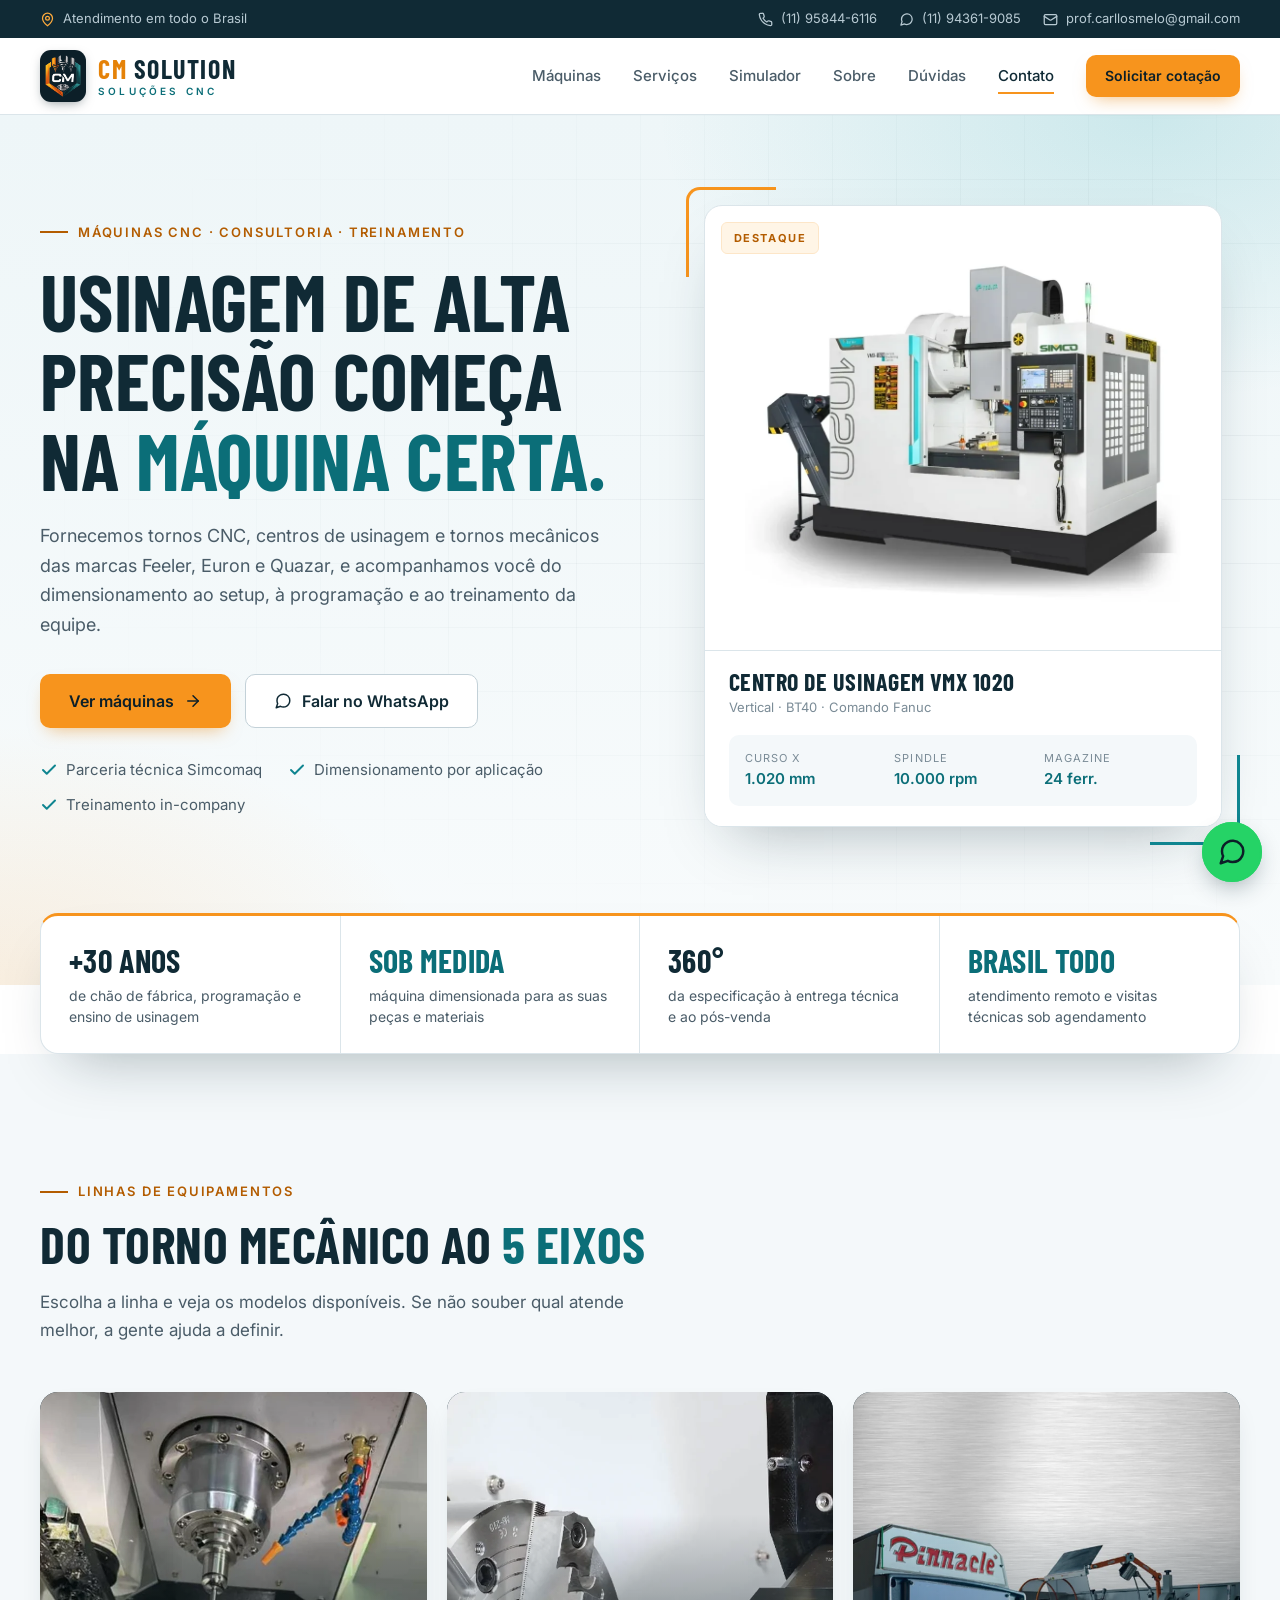
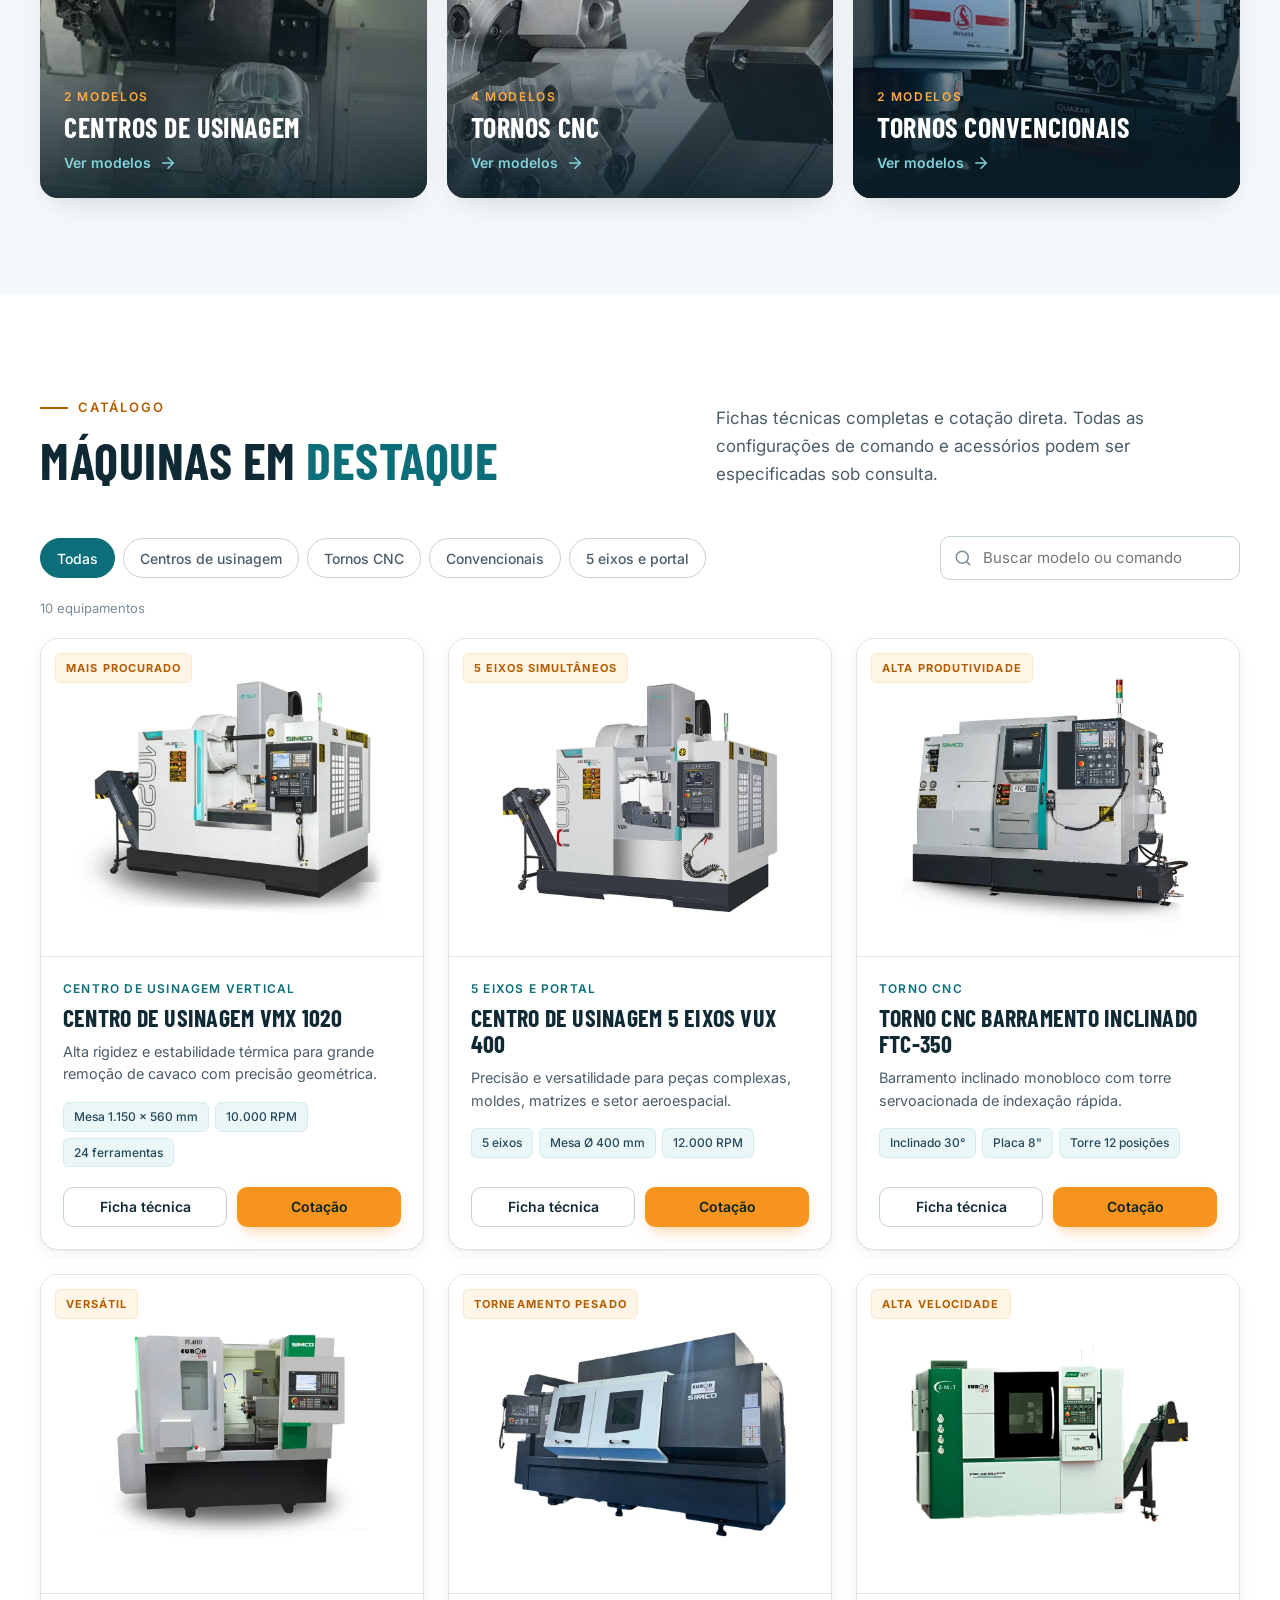
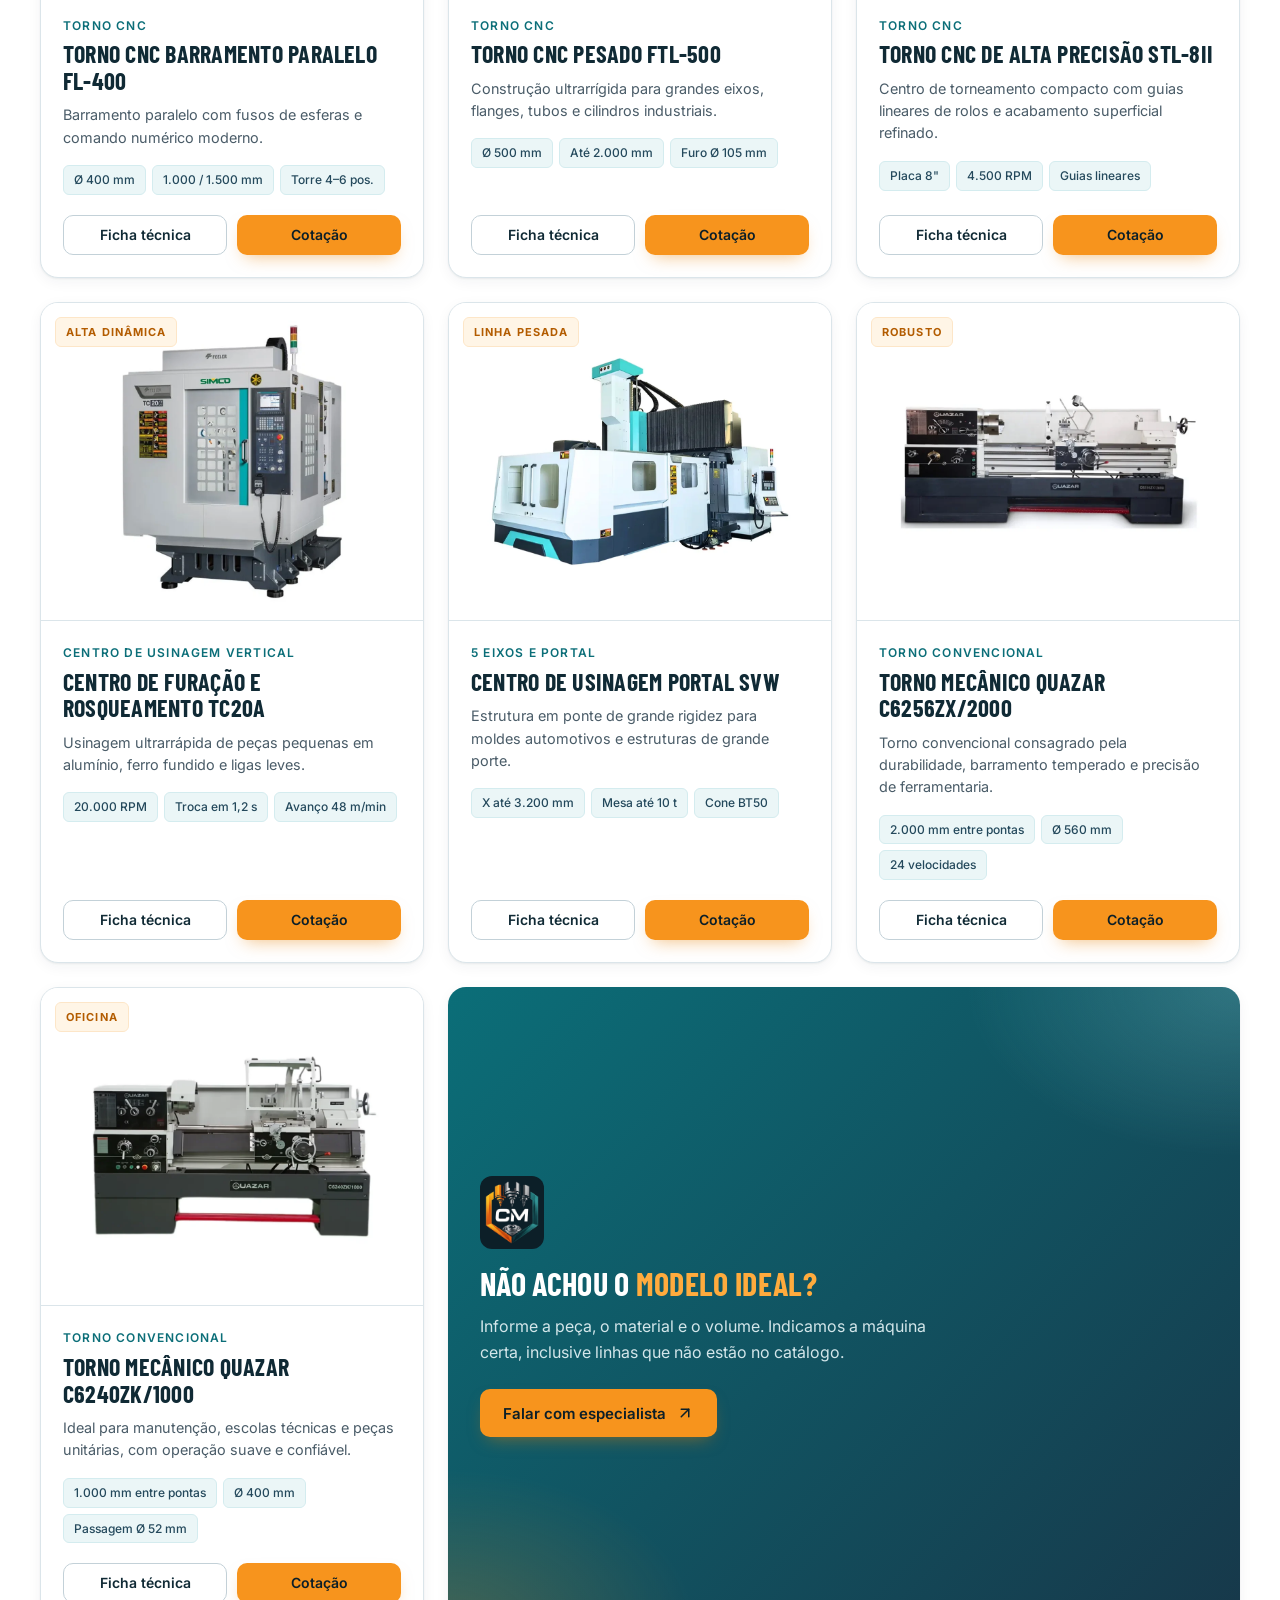
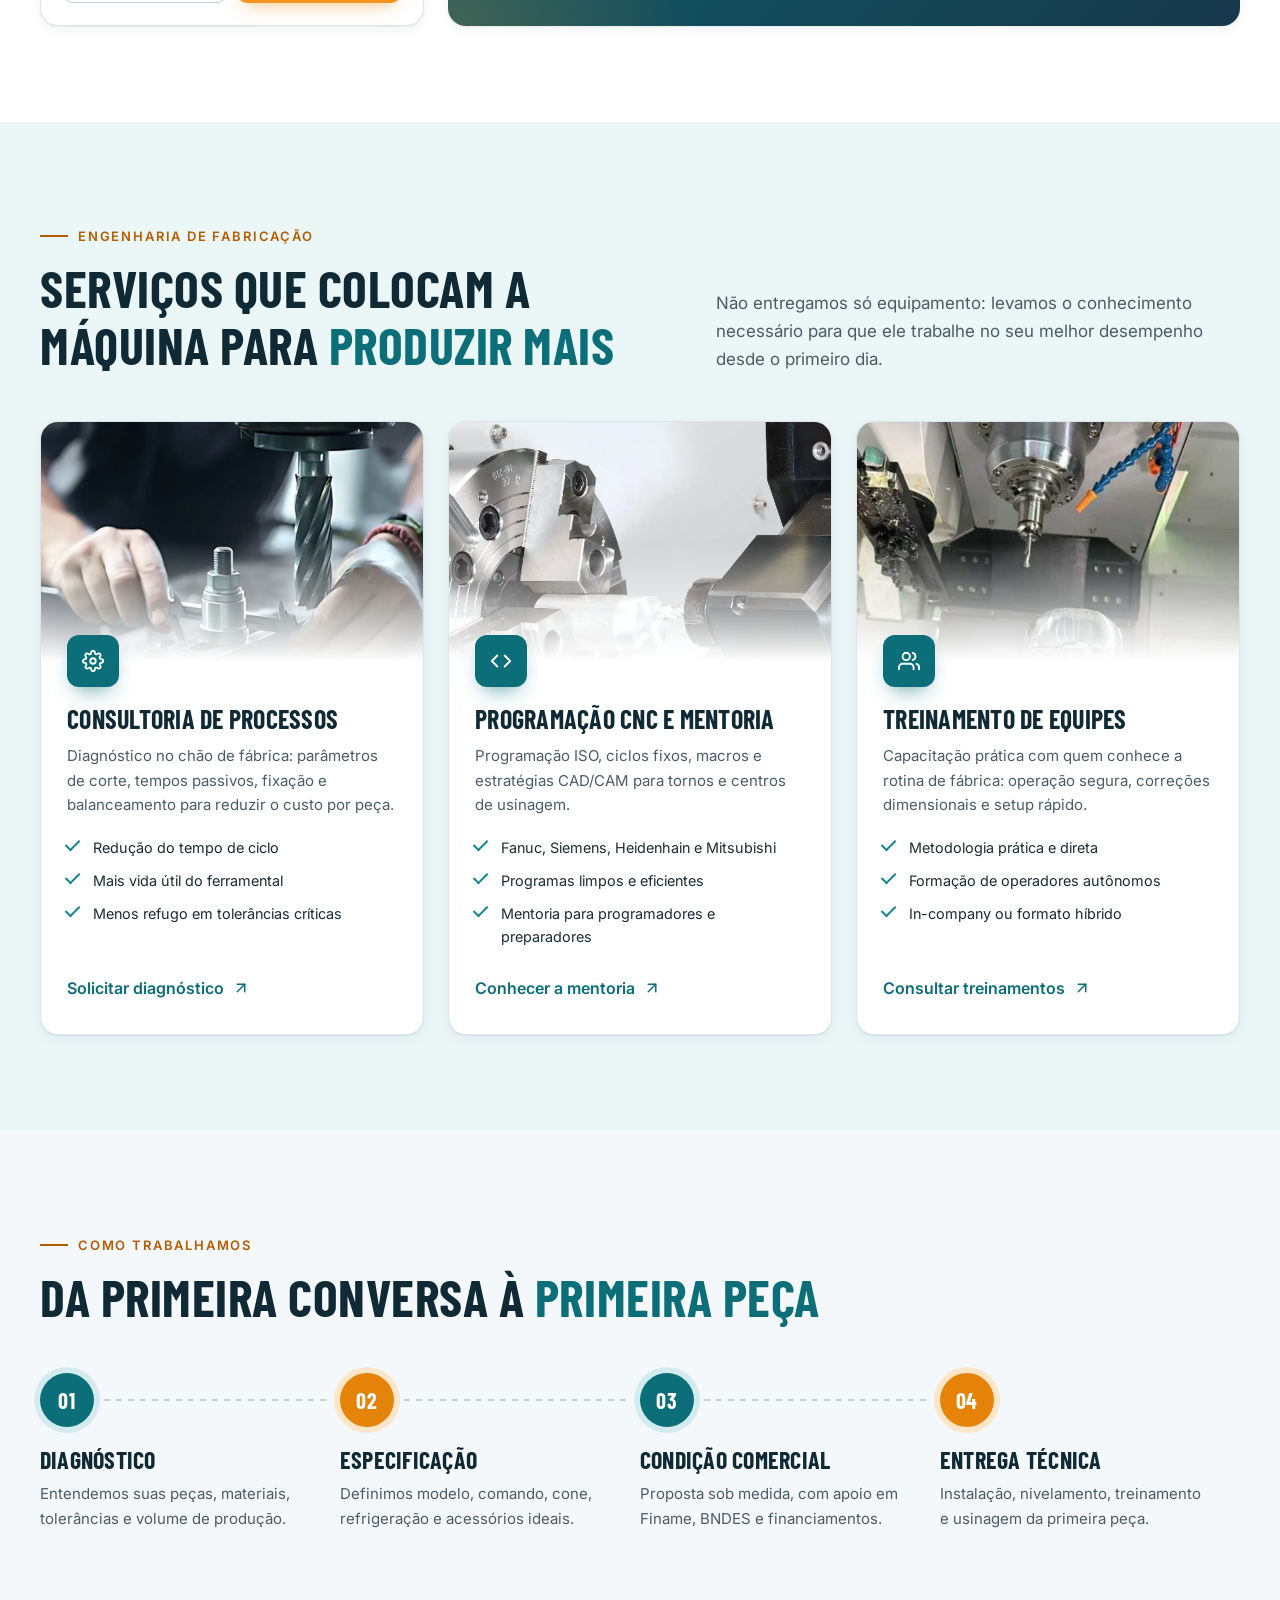
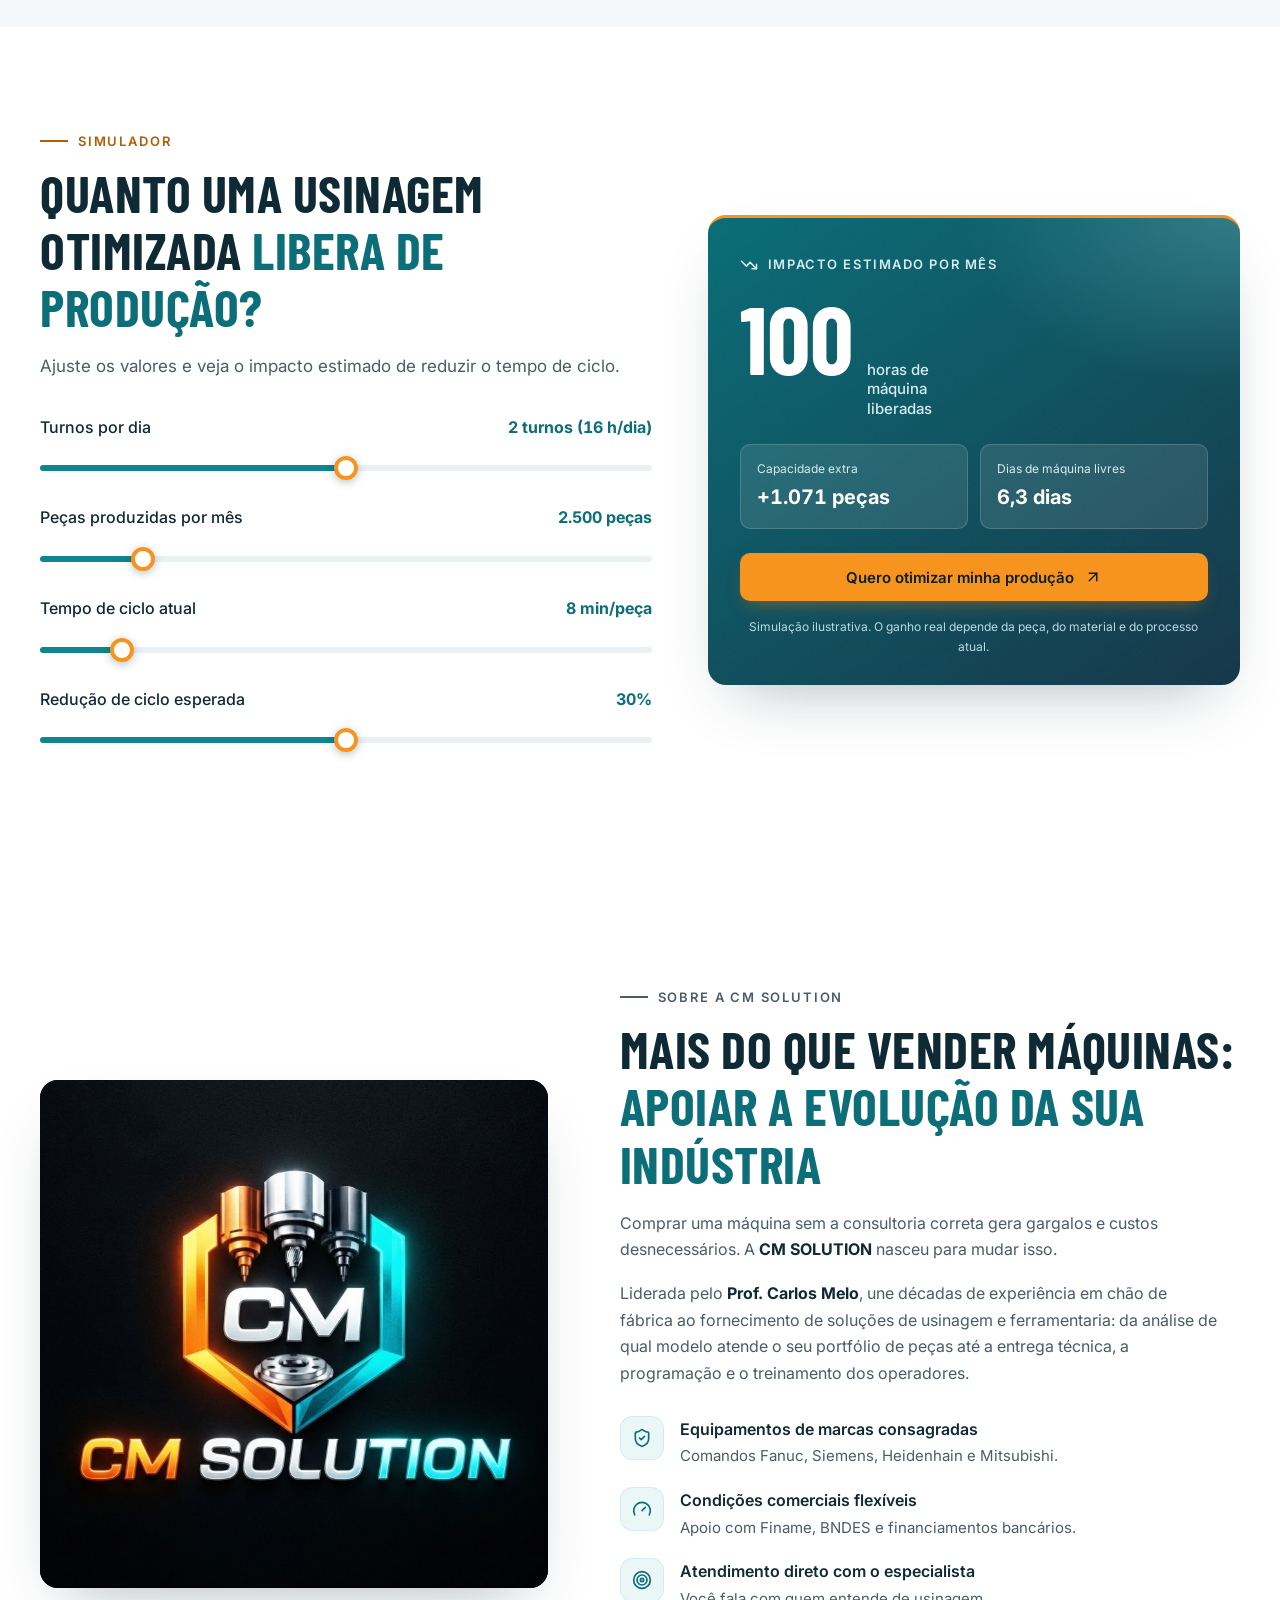
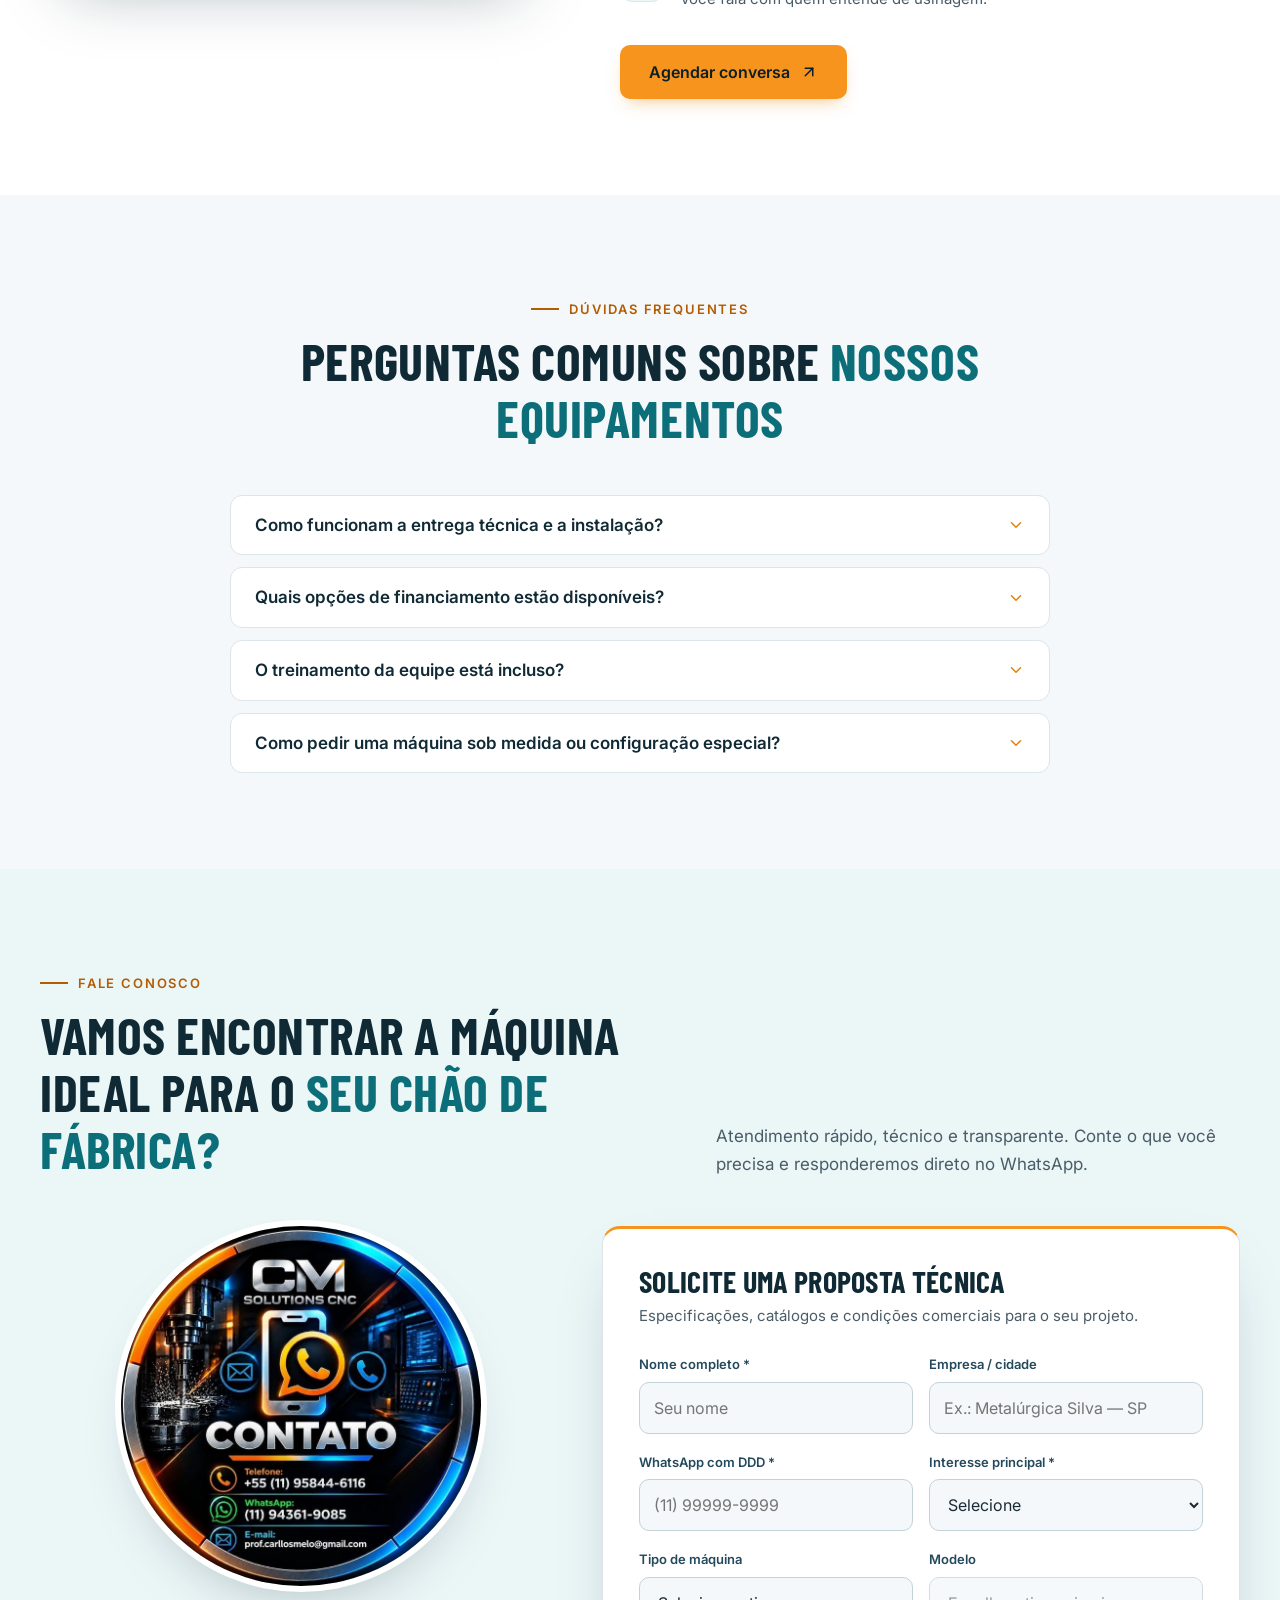
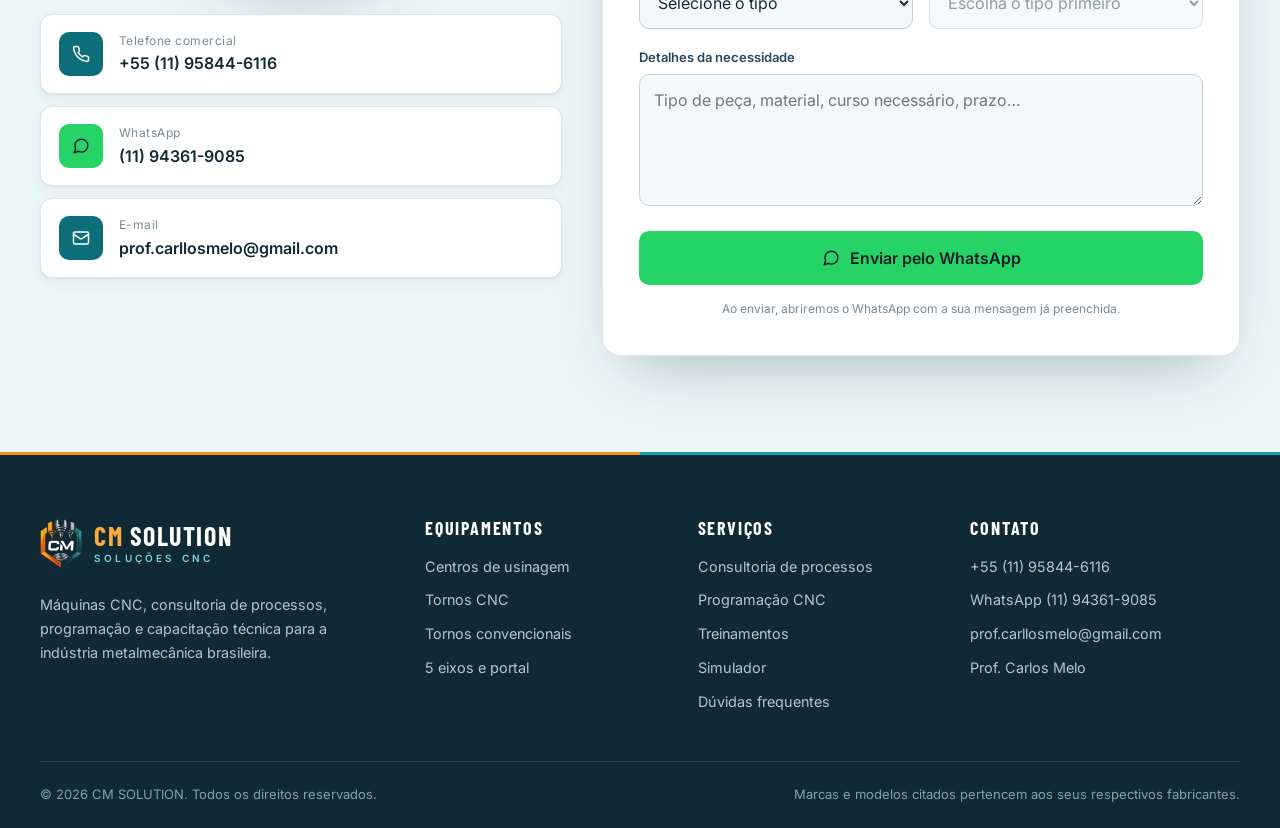
==== commit 51dd4105: "Adiciona tipo de máquina e modelo ao formulário de proposta Co-Authored-By: Claude Sonnet 5.5 <norep" ====
--- a/index.html
+++ b/index.html
@@ -493,7 +493,6 @@
                 <select id="interest" name="interest" required>
                   <option value="">Selecione</option>
                   <option>Compra de máquina CNC / equipamento</option>
-                  <option>Torno convencional mecânico</option>
                   <option>Consultoria de processos industriais</option>
                   <option>Mentoria em programação CNC</option>
                   <option>Treinamento de equipe de usinagem</option>
@@ -502,9 +501,40 @@
               </div>
             </div>
 
+            <div class="form__row" id="machineFields">
+              <div class="field">
+                <label for="machineType">Tipo de máquina</label>
+                <select id="machineType" name="machineType">
+                  <option value="">Selecione o tipo</option>
+                  <optgroup label="Tornos">
+                    <option value="torno-conv">Torno convencional</option>
+                    <option value="torno-cnc">Torno CNC</option>
+                  </optgroup>
+                  <optgroup label="Centros de usinagem">
+                    <option value="cu-3">Centro de usinagem 3 eixos</option>
+                    <option value="cu-4">Centro de usinagem 4 eixos</option>
+                    <option value="cu-5">Centro de usinagem 5 eixos</option>
+                    <option value="portal">Centro de usinagem portal</option>
+                  </optgroup>
+                  <option value="outro">Outro / ainda não sei</option>
+                </select>
+              </div>
+              <div class="field">
+                <label for="machineModel">Modelo</label>
+                <select id="machineModel" name="machineModel" disabled>
+                  <option value="">Escolha o tipo primeiro</option>
+                </select>
+              </div>
+            </div>
+
+            <div class="field" id="modelOtherField" hidden>
+              <label for="modelOther">Qual modelo ou marca você procura?</label>
+              <input type="text" id="modelOther" name="modelOther" placeholder="Ex.: Romi D 800, Mazak, Haas…">
+            </div>
+
             <div class="field">
               <label for="details">Detalhes da necessidade</label>
-              <textarea id="details" name="details" rows="4" placeholder="Modelo de interesse, tipo de peça, material, curso necessário, prazo…"></textarea>
+              <textarea id="details" name="details" rows="4" placeholder="Tipo de peça, material, curso necessário, prazo…"></textarea>
             </div>
 
             <p class="form__error" id="formError" role="alert" hidden></p>
--- a/assets/css/style.css
+++ b/assets/css/style.css
@@ -377,6 +377,7 @@
 .field label { display: block; font-size: .8125rem; font-weight: 600; margin-bottom: 6px; color: var(--navy-700); }
 .field input, .field select, .field textarea { width: 100%; min-height: 52px; padding: 12px 14px; border: 1.5px solid var(--line-strong); border-radius: 10px; background: var(--mist); transition: border-color .2s, box-shadow .2s, background .2s; }
 .field input, .field select { height: 52px; }
+.field select:disabled { color: var(--ink-500, #6b7a84); cursor: not-allowed; background: var(--mist); opacity: .75; }
 .field textarea { resize: vertical; min-height: 110px; }
 .field input:focus, .field select:focus, .field textarea:focus { outline: none; border-color: var(--teal-600); background: var(--white); box-shadow: 0 0 0 4px rgba(24, 160, 170, .15); }
 .field.is-invalid input, .field.is-invalid select { border-color: #d6453d; background: #fff6f5; }
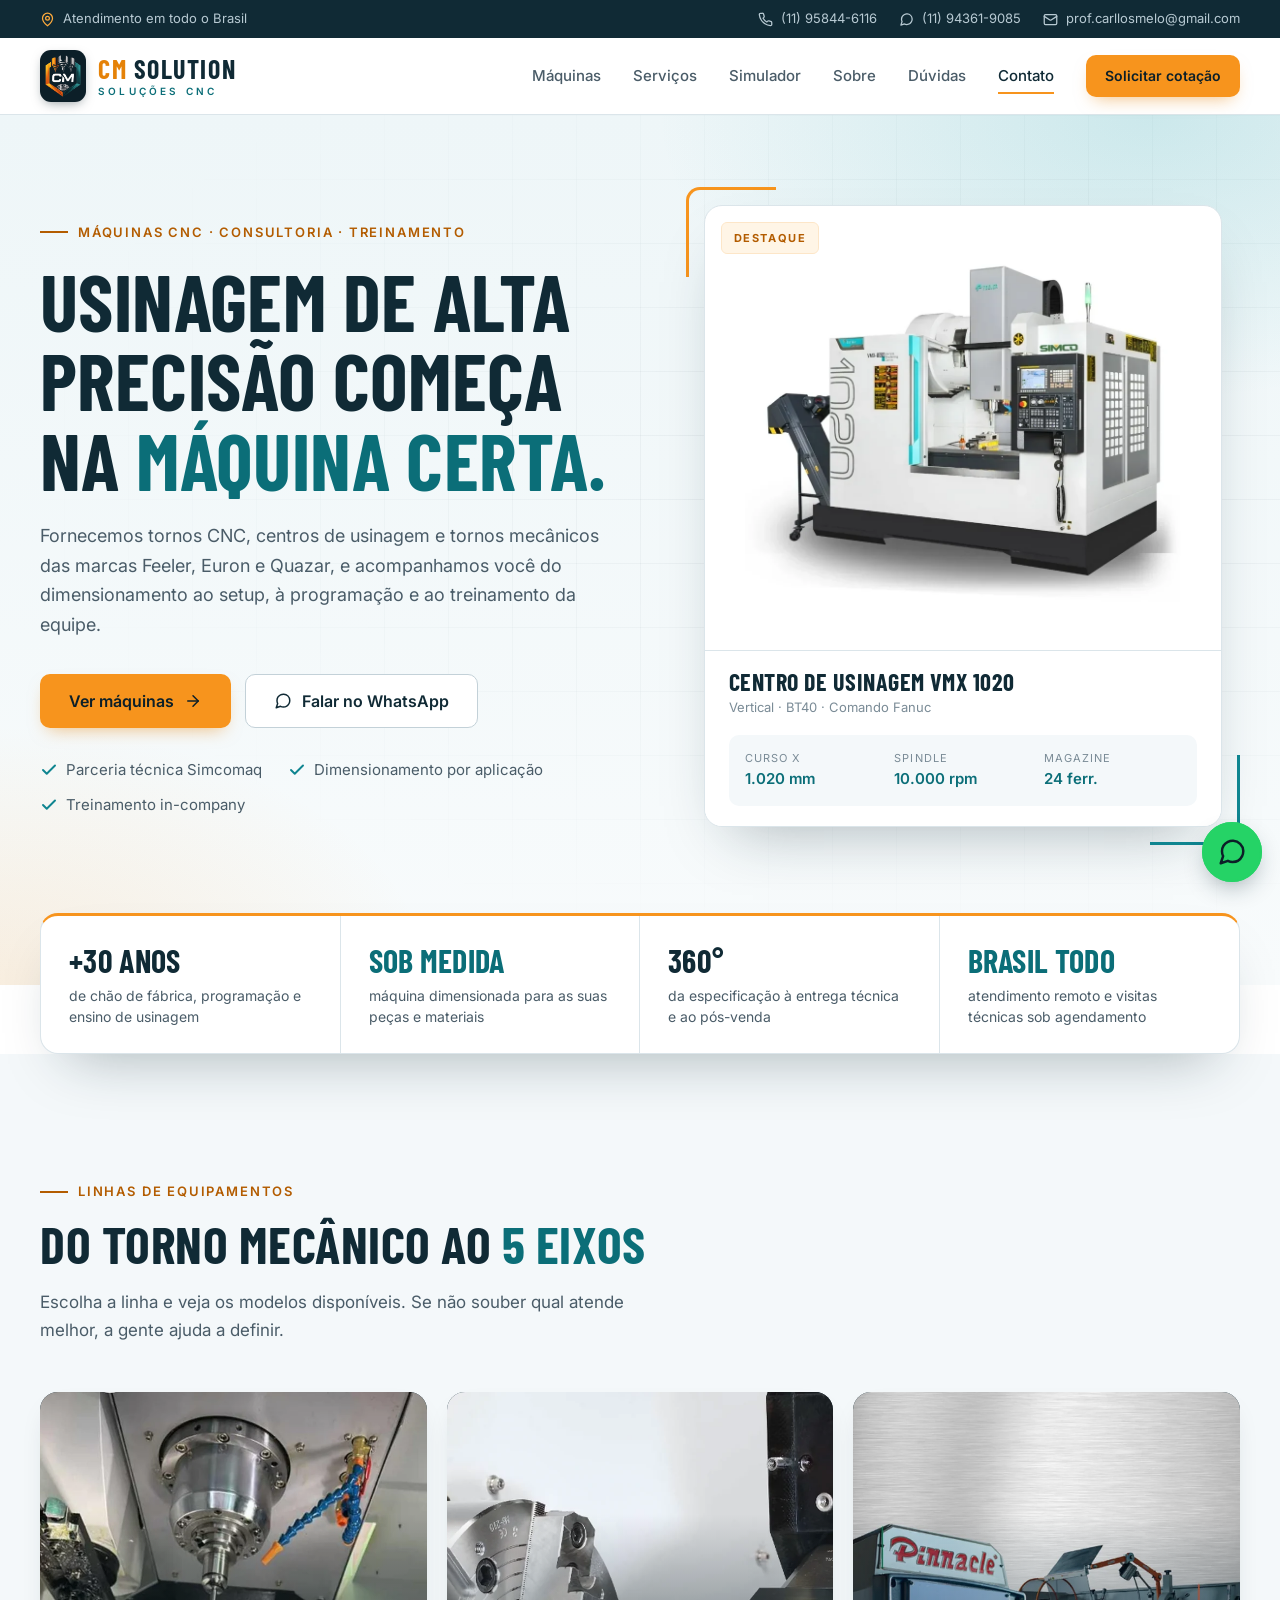
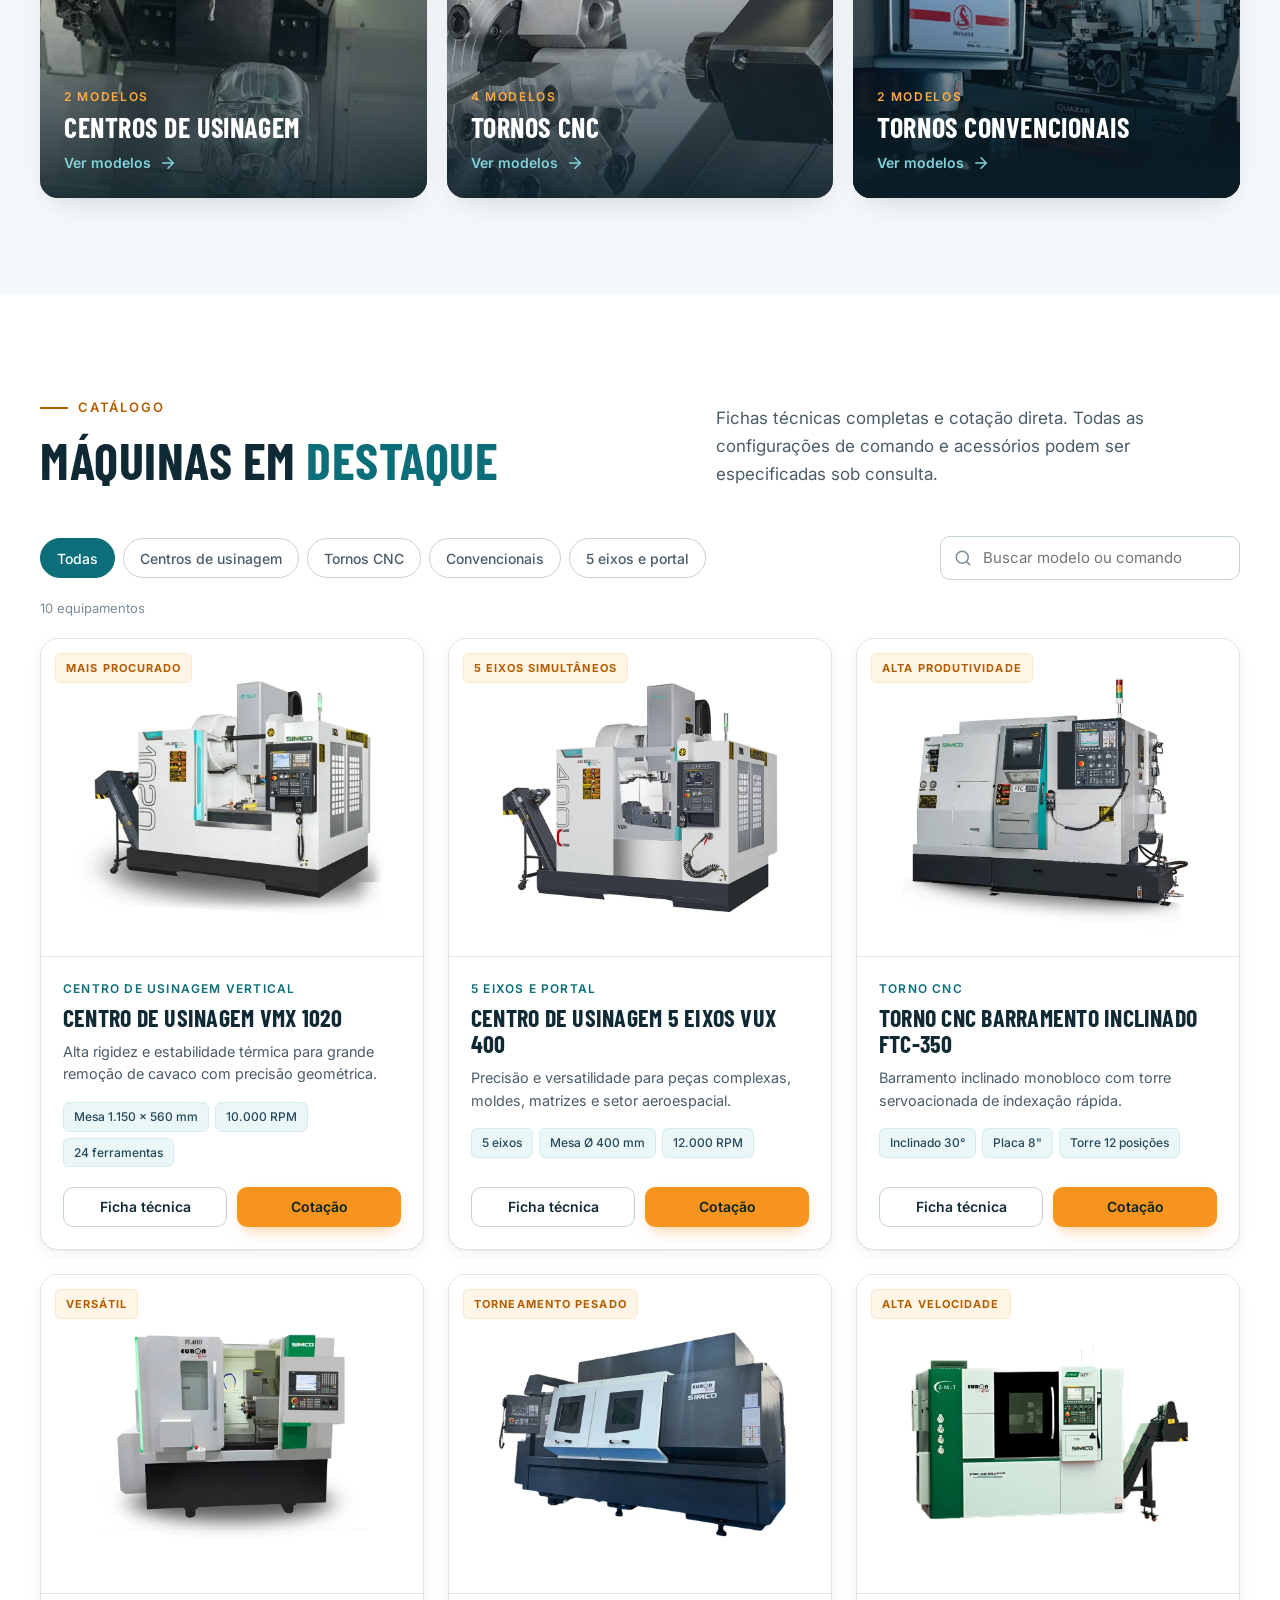
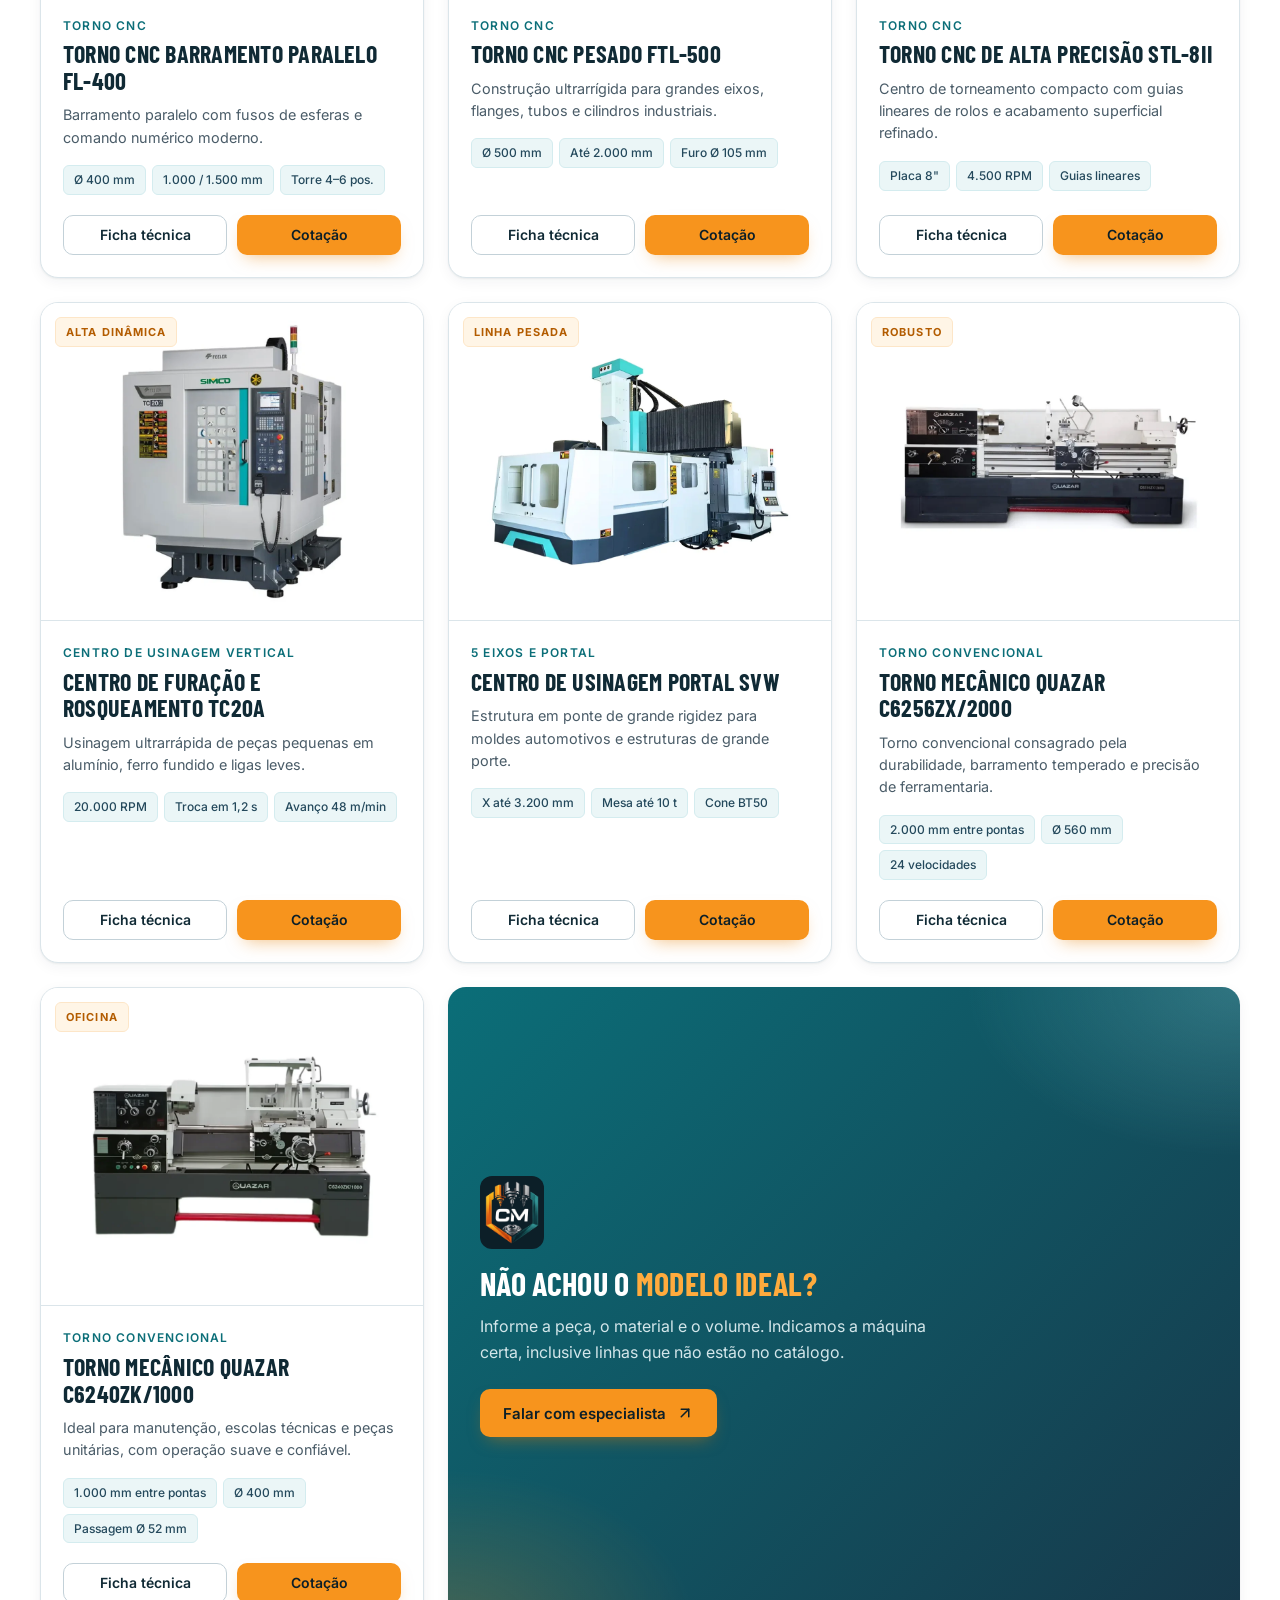
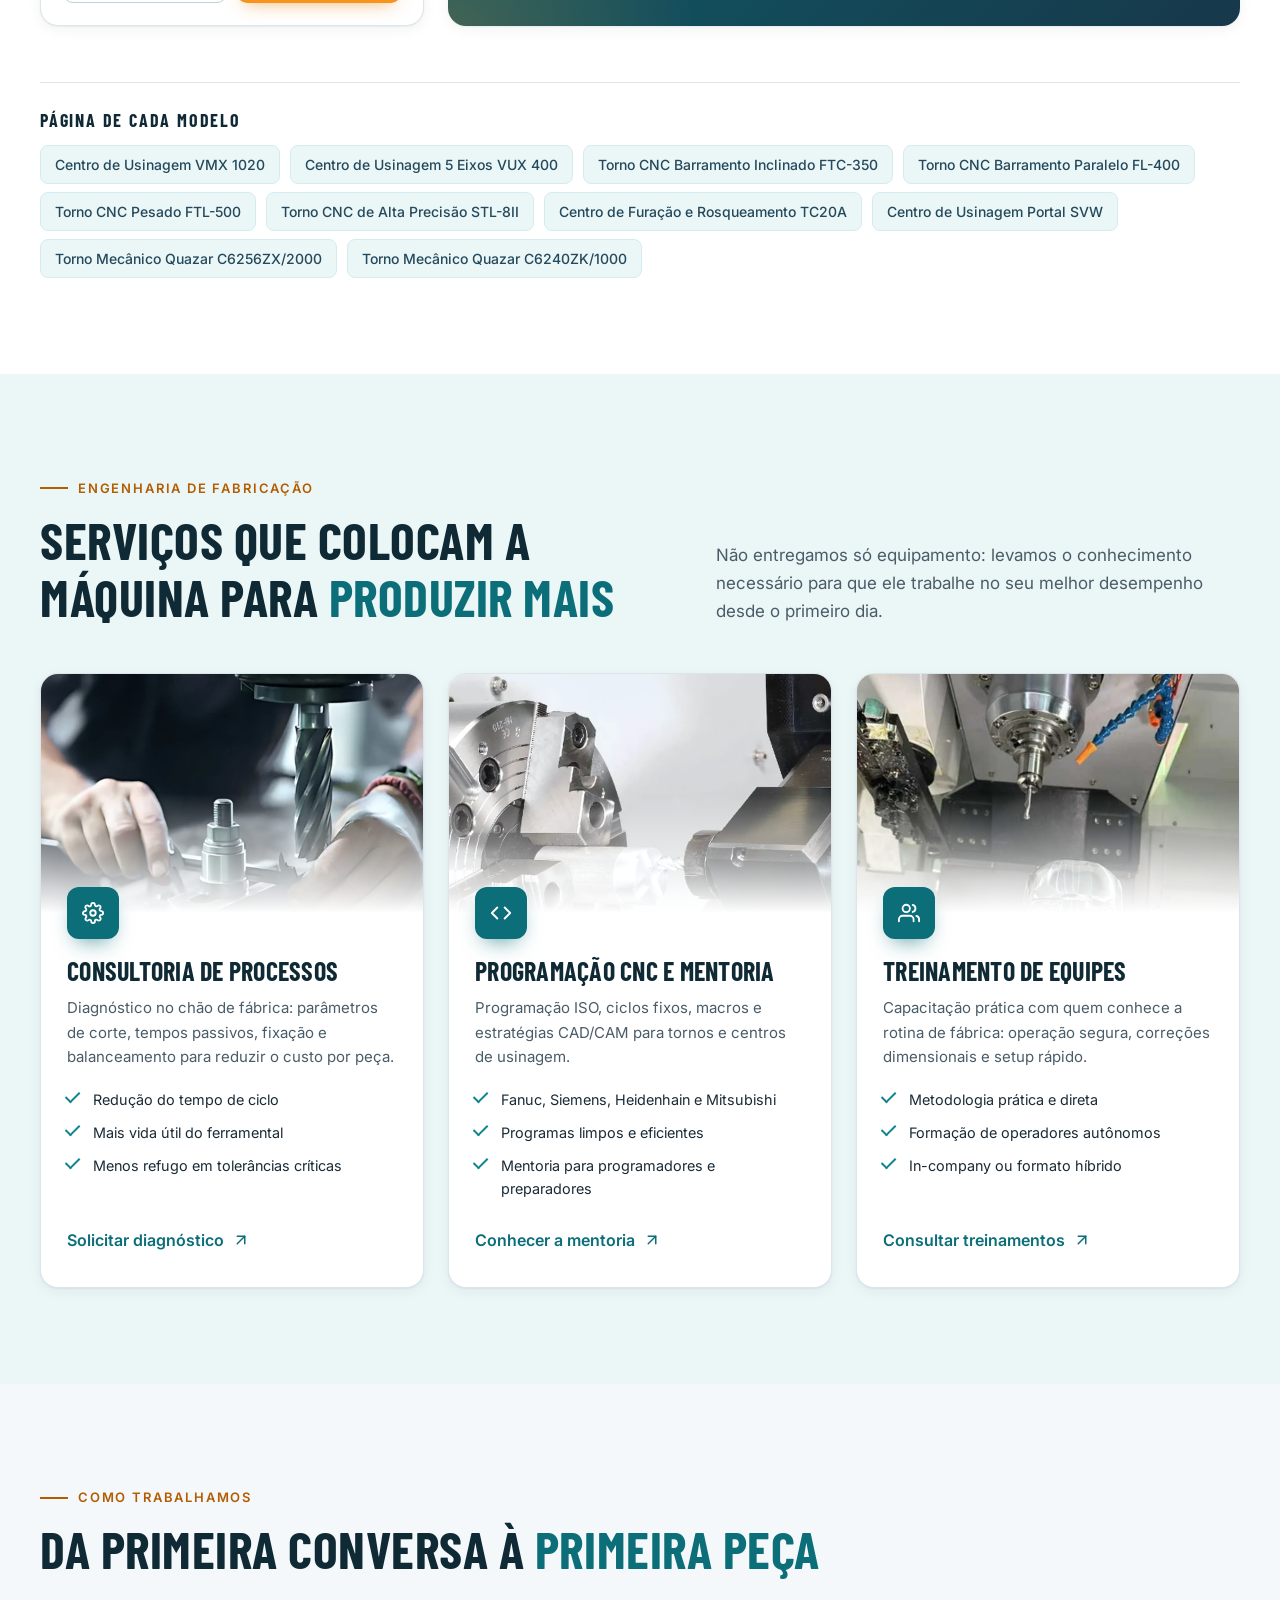
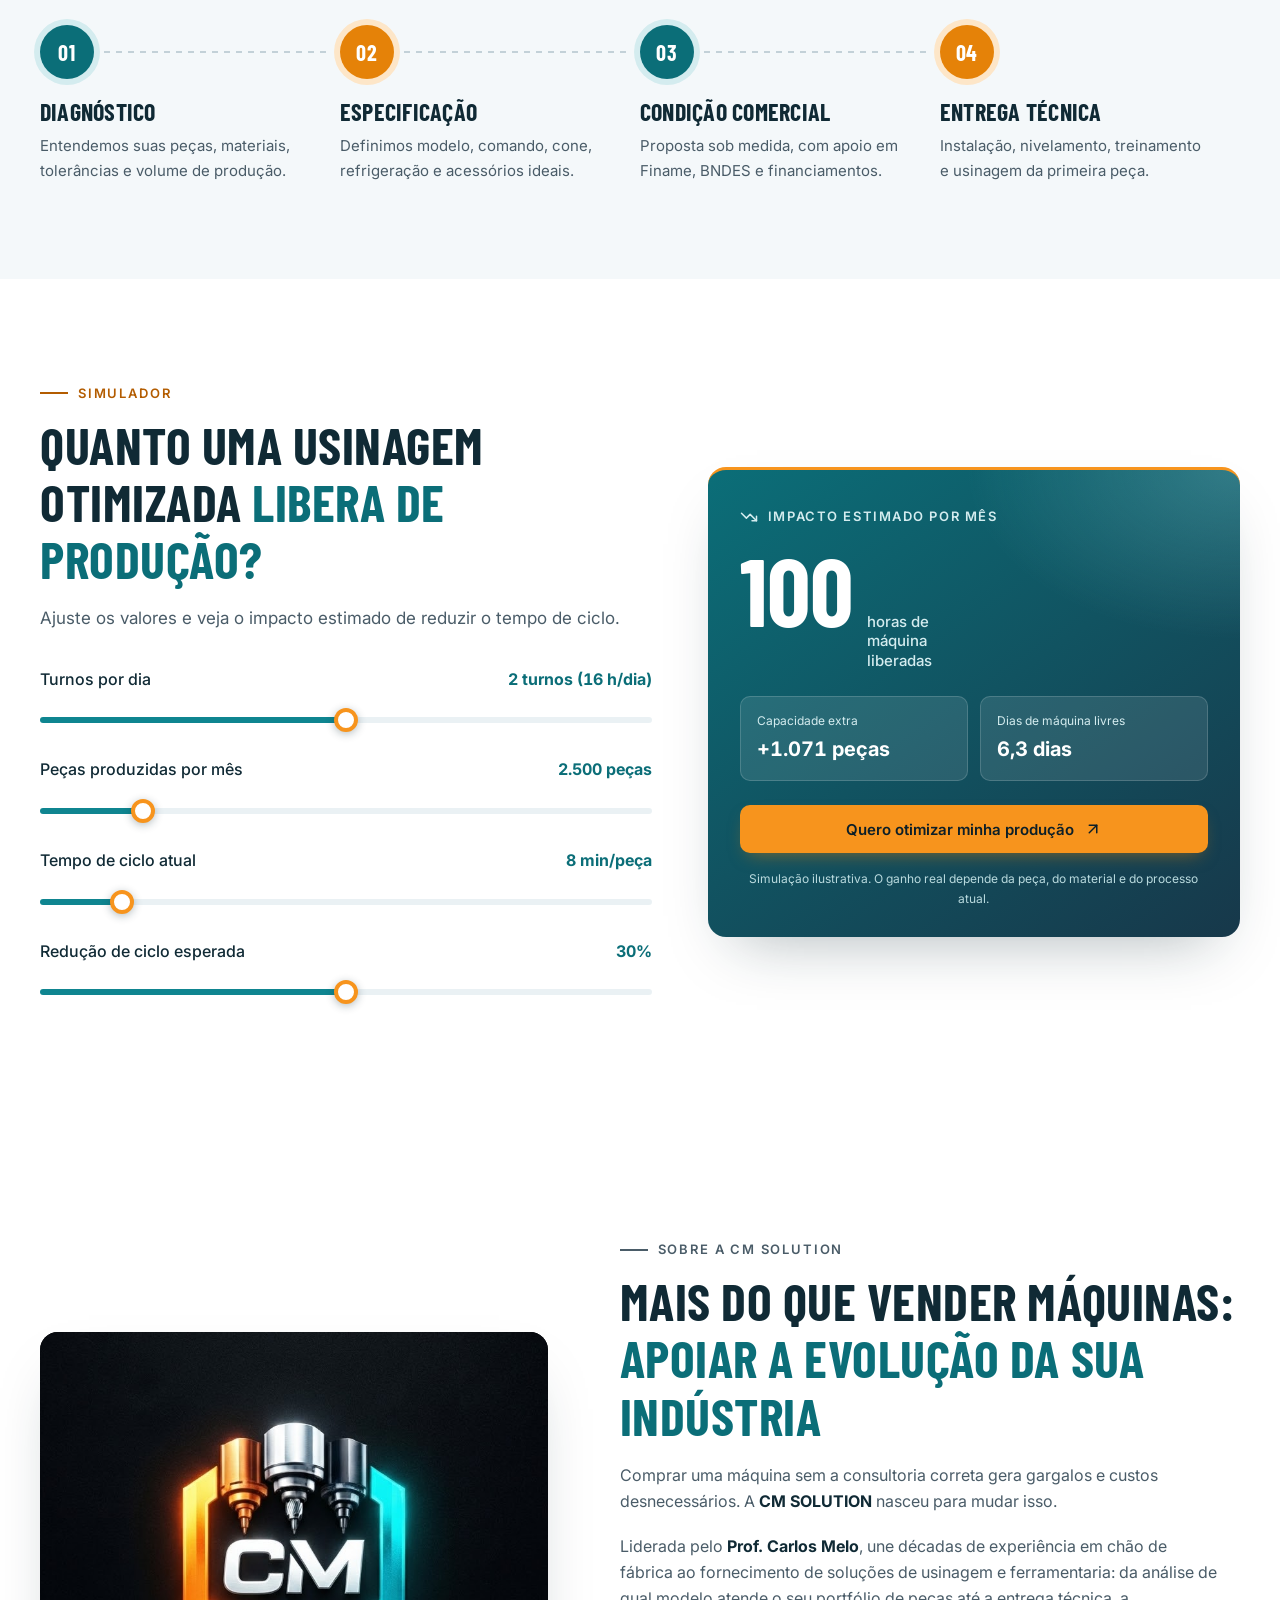
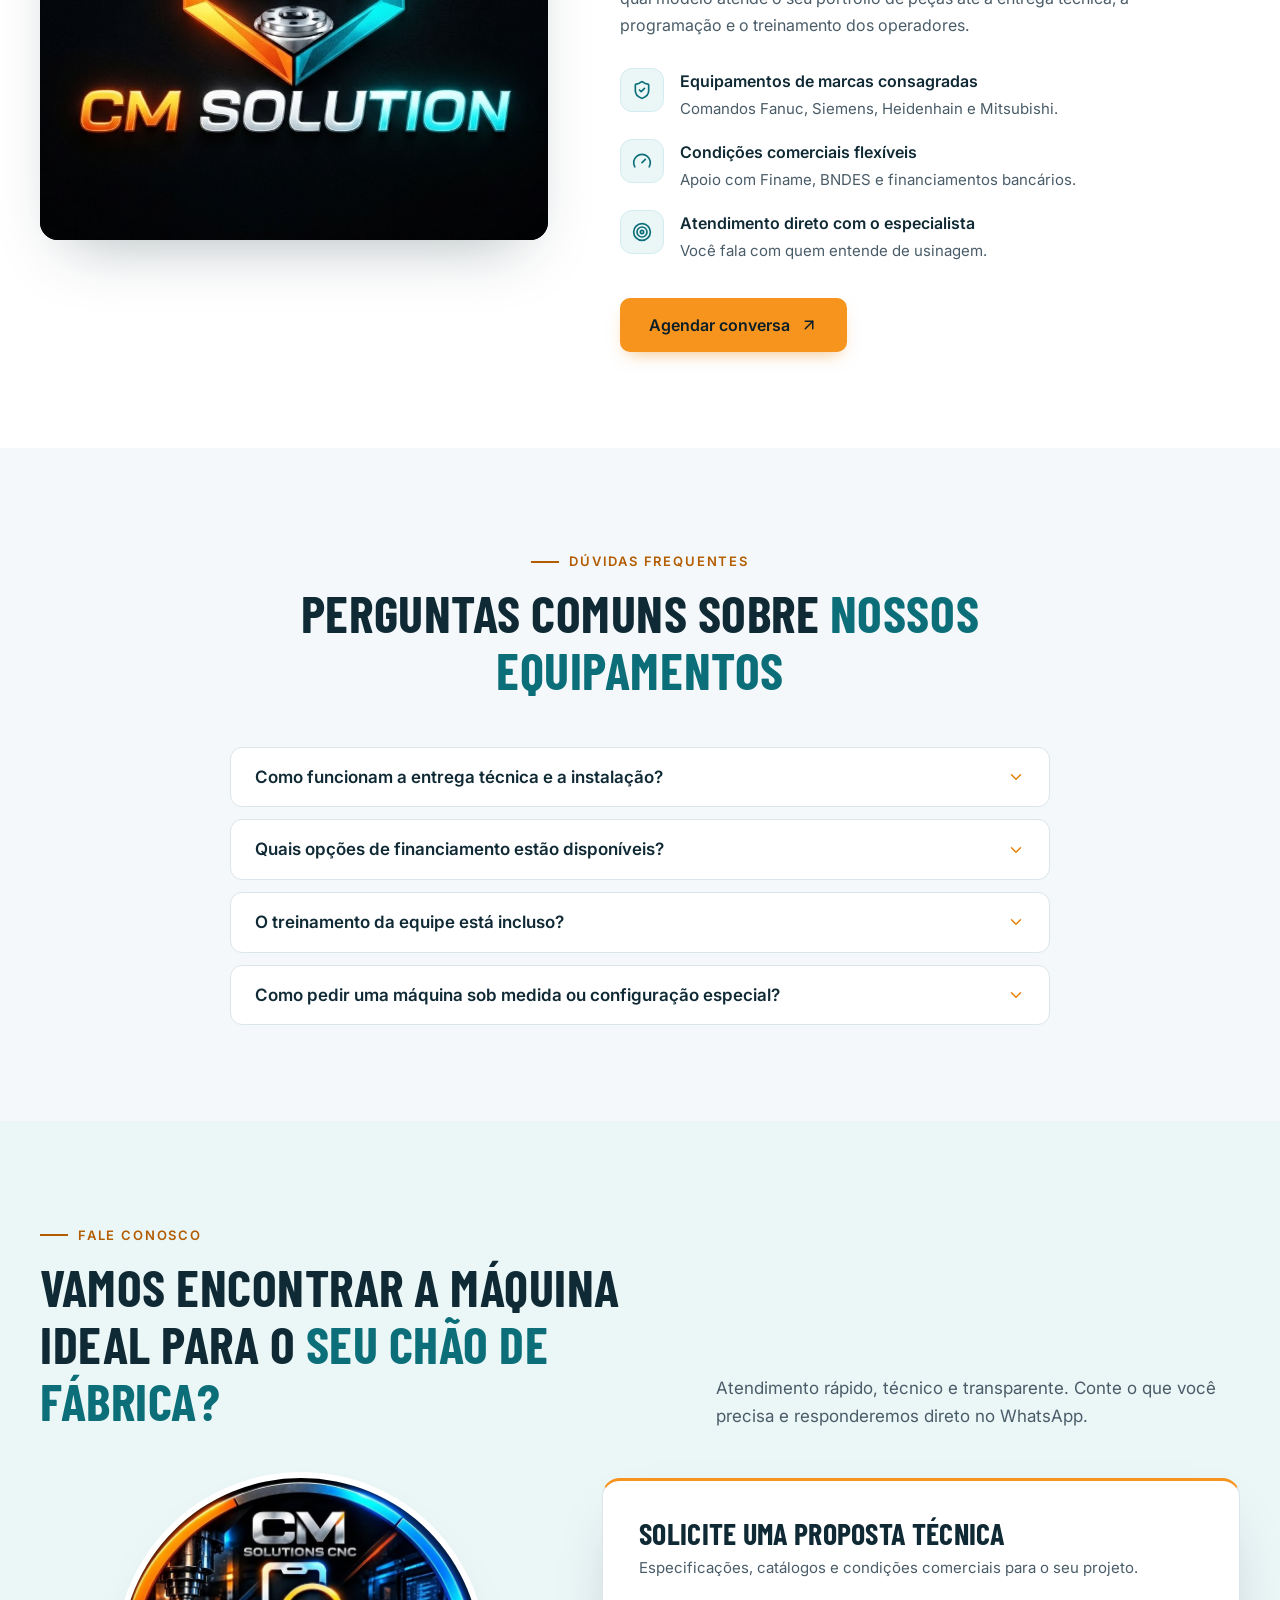
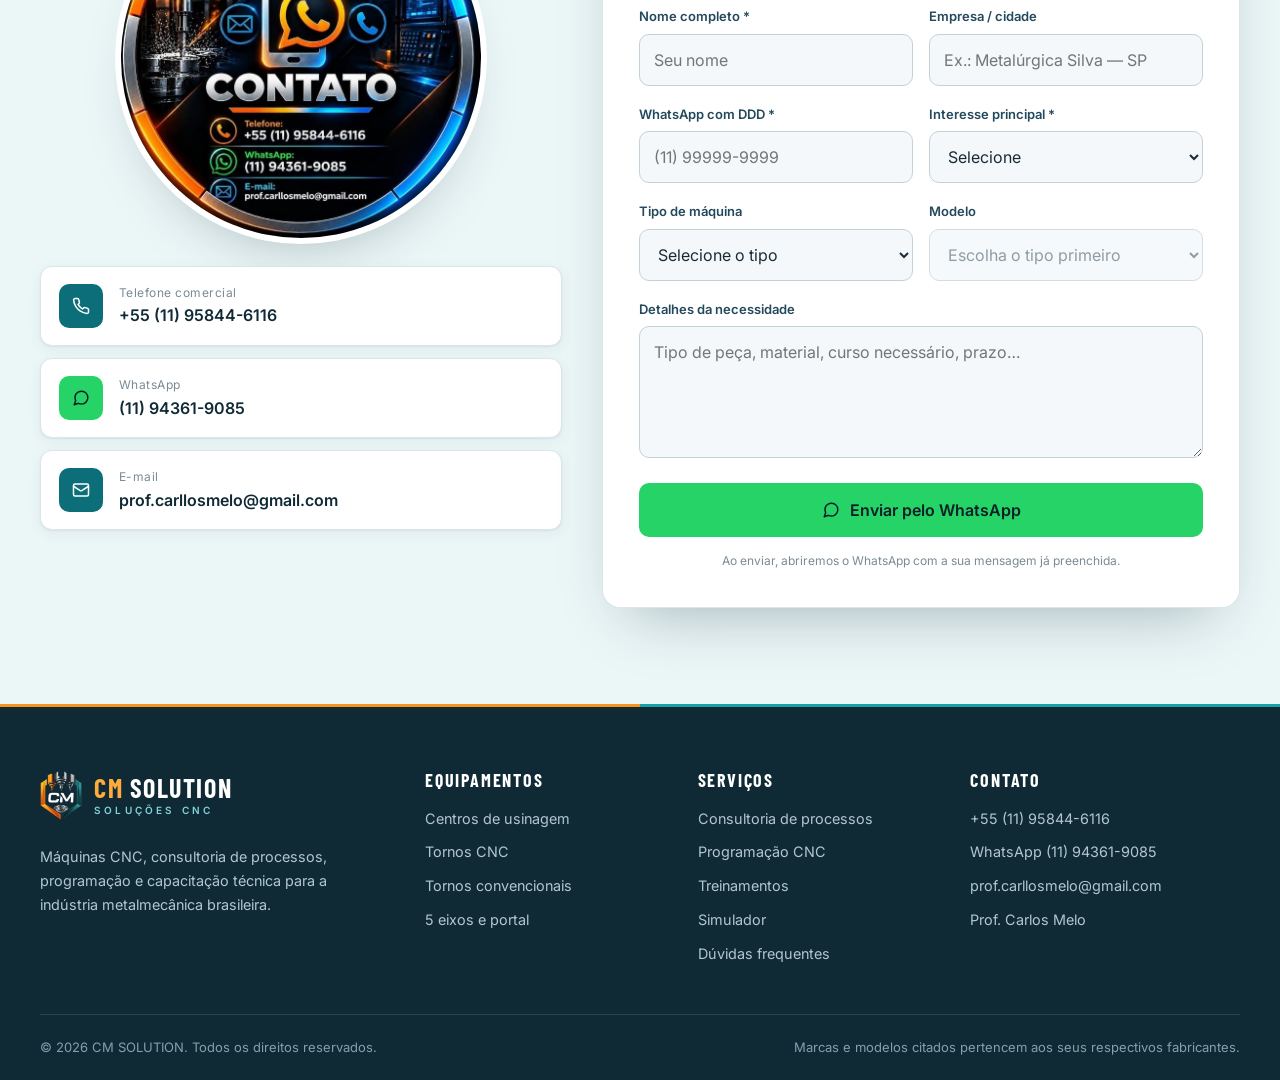
==== commit 74f3232a: "Adiciona SEO: páginas por máquina, sitemap, robots e canonical - Gera uma página por modelo em /maqu" ====
--- a/index.html
+++ b/index.html
@@ -7,11 +7,67 @@
   <meta name="description" content="CM SOLUTION: tornos CNC, centros de usinagem e tornos mecânicos, com consultoria de processos, programação CNC e treinamento de equipes. Atendimento em todo o Brasil.">
   <meta name="theme-color" content="#102A35">
 
+  <!-- SEO:START -->
+  <link rel="canonical" href="https://cam-2-iota.vercel.app/">
+  <meta name="robots" content="index, follow, max-image-preview:large">
+
   <meta property="og:type" content="website">
   <meta property="og:locale" content="pt_BR">
+  <meta property="og:site_name" content="CM SOLUTION">
+  <meta property="og:url" content="https://cam-2-iota.vercel.app/">
   <meta property="og:title" content="CM SOLUTION | Máquinas CNC e engenharia de usinagem">
   <meta property="og:description" content="Tornos CNC, centros de usinagem, consultoria de processos e treinamento para a sua fábrica.">
-  <meta property="og:image" content="assets/img/brand/og-image.jpg">
+  <meta property="og:image" content="https://cam-2-iota.vercel.app/assets/img/brand/og-image.jpg">
+  <meta property="og:image:width" content="1200">
+  <meta property="og:image:height" content="630">
+  <meta property="og:image:alt" content="CM SOLUTION — máquinas CNC e centros de usinagem">
+  <meta name="twitter:card" content="summary_large_image">
+
+  <script type="application/ld+json">
+{
+  "@context": "https://schema.org",
+  "@graph": [
+    {
+      "@type": "Organization",
+      "@id": "https://cam-2-iota.vercel.app/#empresa",
+      "name": "CM SOLUTION",
+      "url": "https://cam-2-iota.vercel.app/",
+      "logo": "https://cam-2-iota.vercel.app/assets/img/brand/logo-cm.png",
+      "image": "https://cam-2-iota.vercel.app/assets/img/brand/og-image.jpg",
+      "description": "Máquinas CNC, consultoria de processos e treinamento em usinagem.",
+      "email": "prof.carllosmelo@gmail.com",
+      "telephone": "+55 11 95844-6116",
+      "areaServed": "BR",
+      "founder": {
+        "@type": "Person",
+        "name": "Carlos Melo",
+        "jobTitle": "Professor e consultor de usinagem"
+      },
+      "contactPoint": [
+        {
+          "@type": "ContactPoint",
+          "contactType": "sales",
+          "telephone": "+55 11 95844-6116",
+          "email": "prof.carllosmelo@gmail.com",
+          "areaServed": "BR",
+          "availableLanguage": "pt-BR"
+        }
+      ]
+    },
+    {
+      "@type": "WebSite",
+      "@id": "https://cam-2-iota.vercel.app/#site",
+      "url": "https://cam-2-iota.vercel.app/",
+      "name": "CM SOLUTION",
+      "inLanguage": "pt-BR",
+      "publisher": {
+        "@id": "https://cam-2-iota.vercel.app/#empresa"
+      }
+    }
+  ]
+}
+  </script>
+  <!-- SEO:END -->
 
   <link rel="icon" type="image/png" sizes="64x64" href="assets/img/brand/favicon-64.png">
   <link rel="apple-touch-icon" href="assets/img/brand/favicon.png">
@@ -21,17 +77,6 @@
   <link href="https://fonts.googleapis.com/css2?family=Barlow+Condensed:wght@600;700&family=Inter:wght@400;500;600;700&display=swap" rel="stylesheet">
   <link rel="stylesheet" href="assets/css/style.css">
 
-  <script type="application/ld+json">
-  {
-    "@context": "https://schema.org",
-    "@type": "Organization",
-    "name": "CM SOLUTION",
-    "description": "Máquinas CNC, consultoria de processos e treinamento em usinagem.",
-    "email": "prof.carllosmelo@gmail.com",
-    "telephone": "+55 11 95844-6116",
-    "areaServed": "BR"
-  }
-  </script>
 </head>
 <body>
 
@@ -231,6 +276,24 @@
           <p>Tente outro termo ou fale com a gente: encontramos o modelo ideal para a sua necessidade.</p>
           <button class="btn btn--primary" data-whatsapp="Olá! Não encontrei o equipamento que procuro no site. Podem me ajudar?">Falar com um especialista</button>
         </div>
+
+        <!-- MODELOS:START -->
+  <nav class="model-links" aria-label="Página de cada modelo">
+          <h3>Página de cada modelo</h3>
+          <ul>
+            <li><a href="/maquinas/centro-de-usinagem-vmx-1020">Centro de Usinagem VMX 1020</a></li>
+            <li><a href="/maquinas/centro-de-usinagem-5-eixos-vux-400">Centro de Usinagem 5 Eixos VUX 400</a></li>
+            <li><a href="/maquinas/torno-cnc-barramento-inclinado-ftc-350">Torno CNC Barramento Inclinado FTC-350</a></li>
+            <li><a href="/maquinas/torno-cnc-barramento-paralelo-fl-400">Torno CNC Barramento Paralelo FL-400</a></li>
+            <li><a href="/maquinas/torno-cnc-pesado-ftl-500">Torno CNC Pesado FTL-500</a></li>
+            <li><a href="/maquinas/torno-cnc-alta-precisao-stl-8ii">Torno CNC de Alta Precisão STL-8II</a></li>
+            <li><a href="/maquinas/centro-de-furacao-e-rosqueamento-tc20a">Centro de Furação e Rosqueamento TC20A</a></li>
+            <li><a href="/maquinas/centro-de-usinagem-portal-svw">Centro de Usinagem Portal SVW</a></li>
+            <li><a href="/maquinas/torno-mecanico-quazar-c6256zx-2000">Torno Mecânico Quazar C6256ZX/2000</a></li>
+            <li><a href="/maquinas/torno-mecanico-quazar-c6240zk-1000">Torno Mecânico Quazar C6240ZK/1000</a></li>
+          </ul>
+        </nav>
+  <!-- MODELOS:END -->
       </div>
     </section>
 
@@ -606,6 +669,7 @@
         <p class="modal__tagline" id="modalTagline"></p>
         <table class="specs"><tbody id="modalSpecs"></tbody></table>
         <button class="btn btn--primary btn--block" id="modalQuote">Solicitar cotação deste modelo <svg class="icon"><use href="#i-arrow-up-right"/></svg></button>
+        <a class="link-btn modal__page" id="modalPage" href="#">Ver página completa do modelo <svg class="icon"><use href="#i-arrow-right"/></svg></a>
       </div>
     </div>
   </div>
--- a/assets/css/style.css
+++ b/assets/css/style.css
@@ -536,3 +536,14 @@
   .fab--wa { width: 56px; height: 56px; right: 14px; bottom: 14px; }
   .fab--top { right: 18px; bottom: 82px; }
 }
+
+/* 11. LINKS PARA AS PÁGINAS DOS MODELOS (rastreáveis pelo Google) ----------- */
+.mc__name a { color: inherit; transition: color .2s; }
+.mc__name a:hover { color: var(--teal-700); }
+.modal__page { align-self: center; margin-top: 14px; }
+
+.model-links { margin-top: 56px; padding-top: 28px; border-top: 1px solid var(--line); }
+.model-links h3 { font-family: var(--font-display); font-size: 1.125rem; letter-spacing: .1em; text-transform: uppercase; color: var(--navy-900); margin-bottom: 14px; }
+.model-links ul { display: flex; flex-wrap: wrap; gap: 8px 10px; }
+.model-links a { display: inline-block; font-size: .875rem; font-weight: 500; color: var(--navy-700); background: var(--teal-50); border: 1px solid var(--teal-100); padding: 7px 14px; border-radius: 8px; transition: background-color .2s, border-color .2s, color .2s; }
+.model-links a:hover { background: var(--white); border-color: var(--teal-600); color: var(--teal-700); }
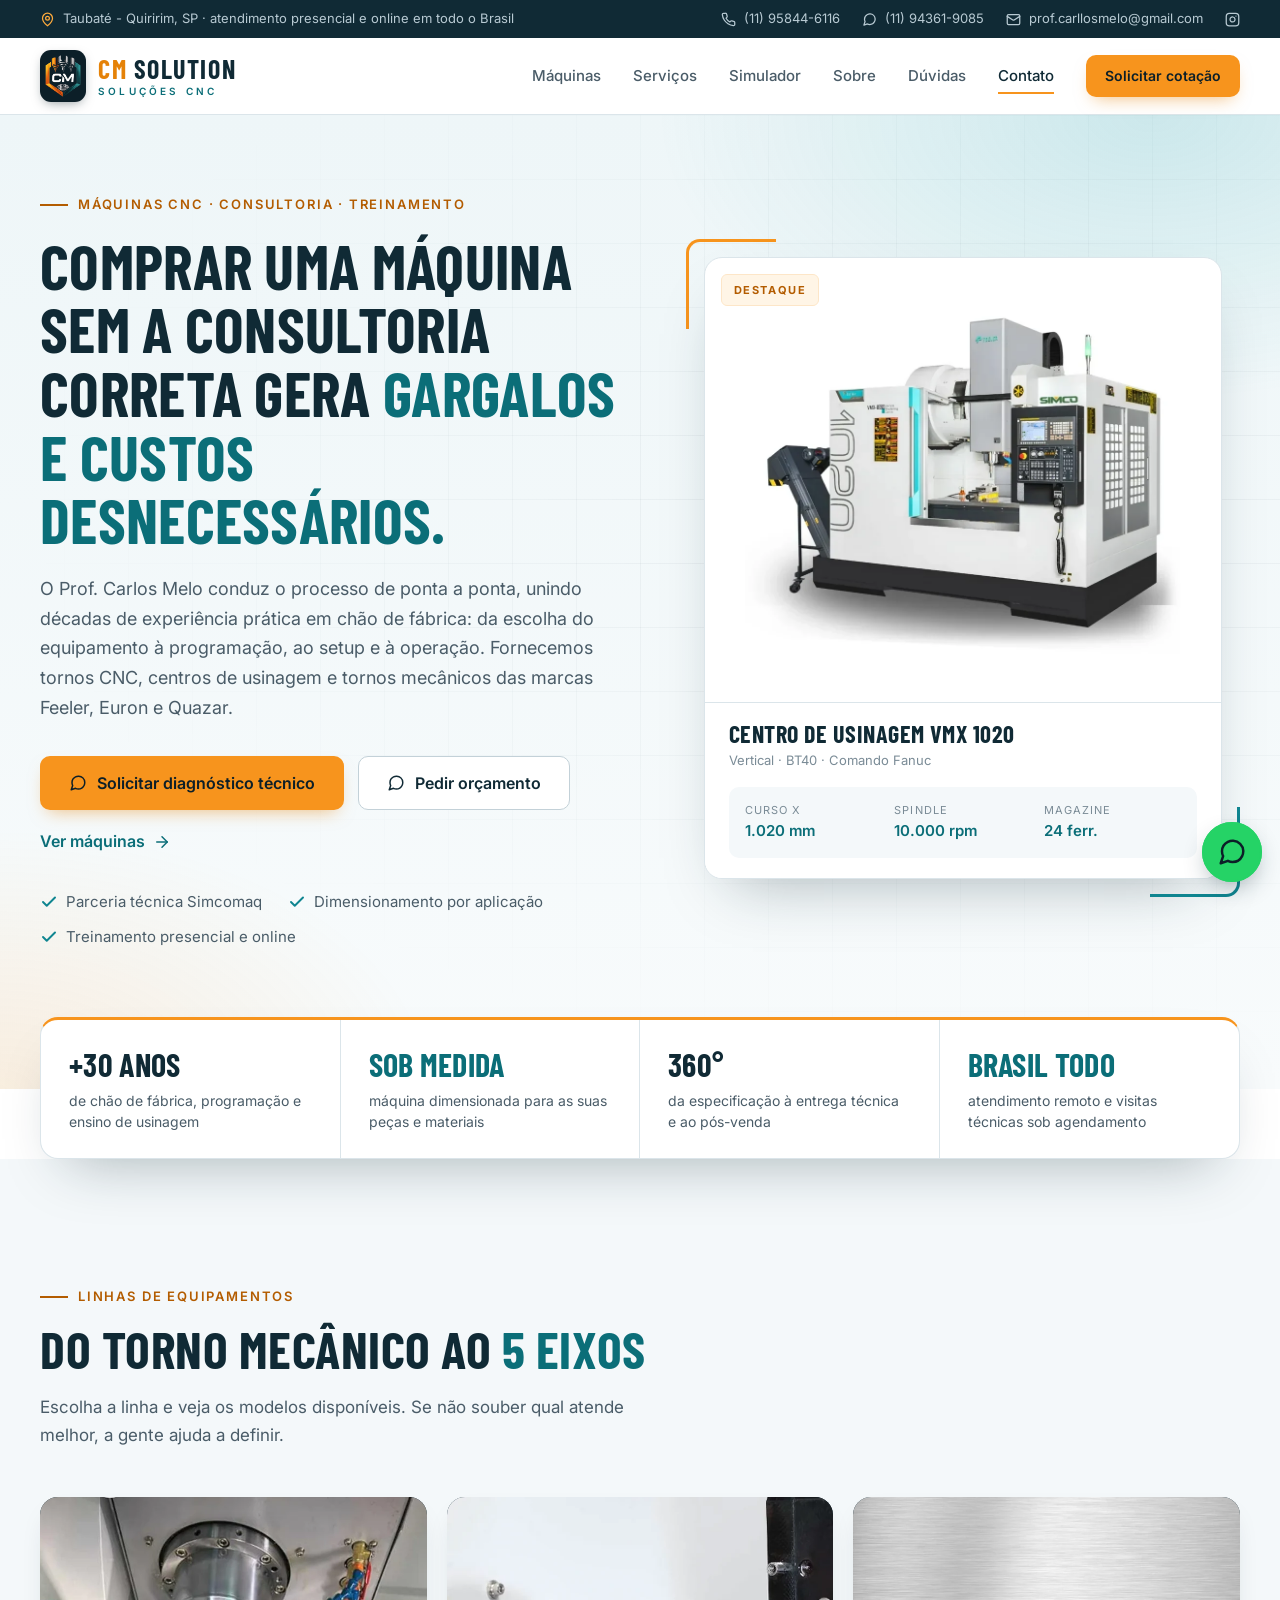
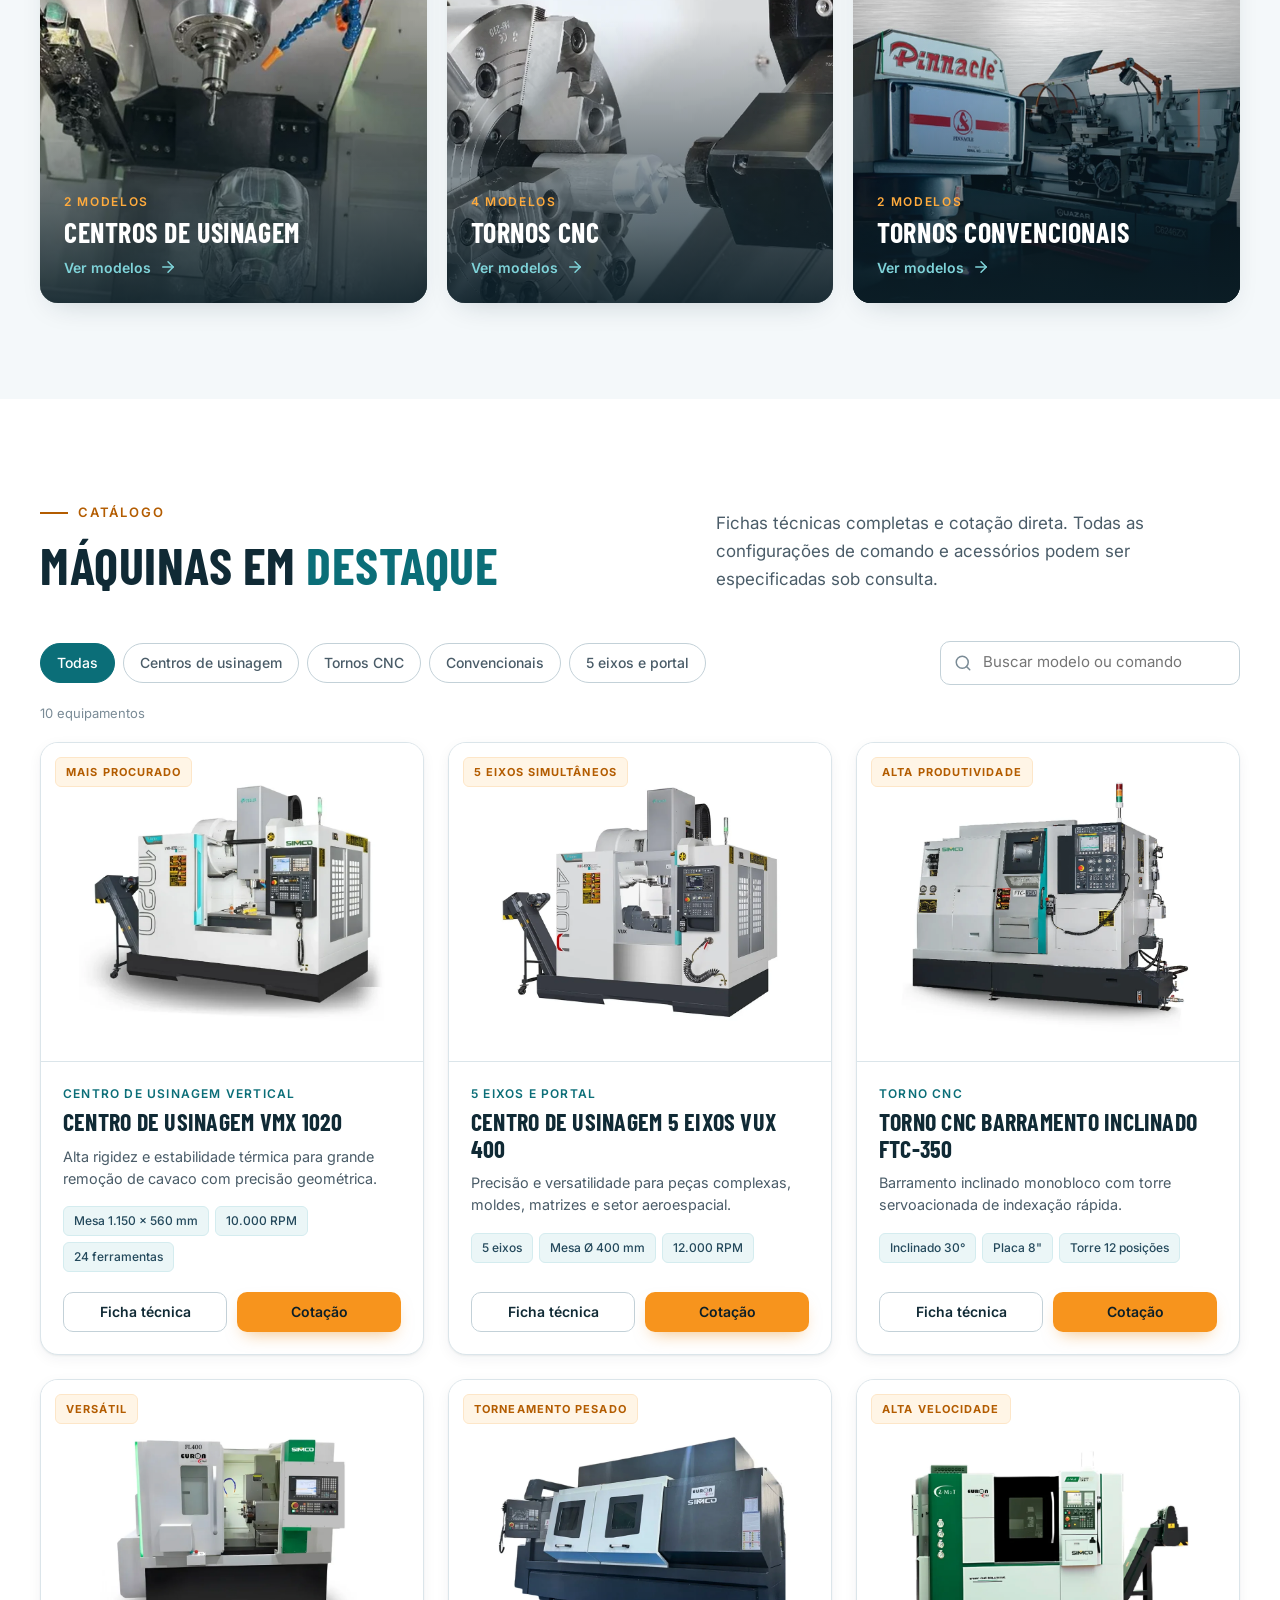
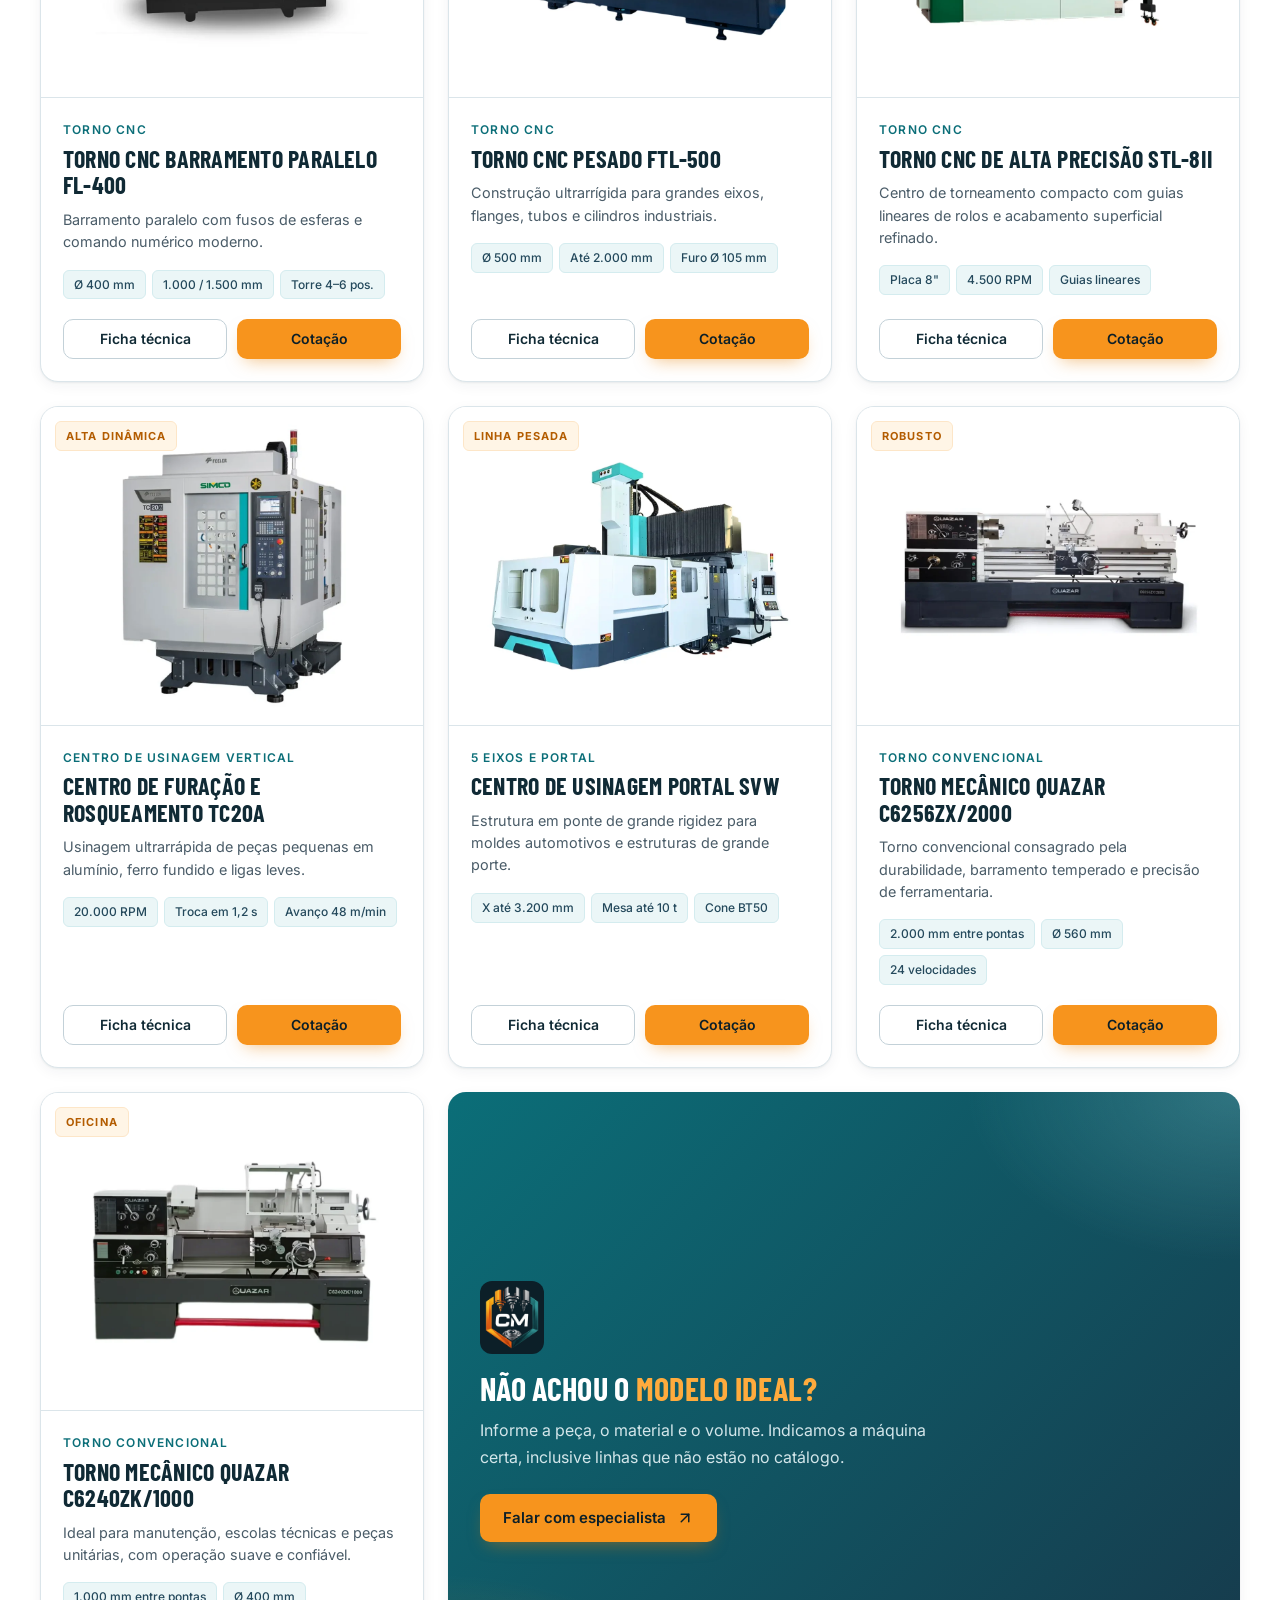
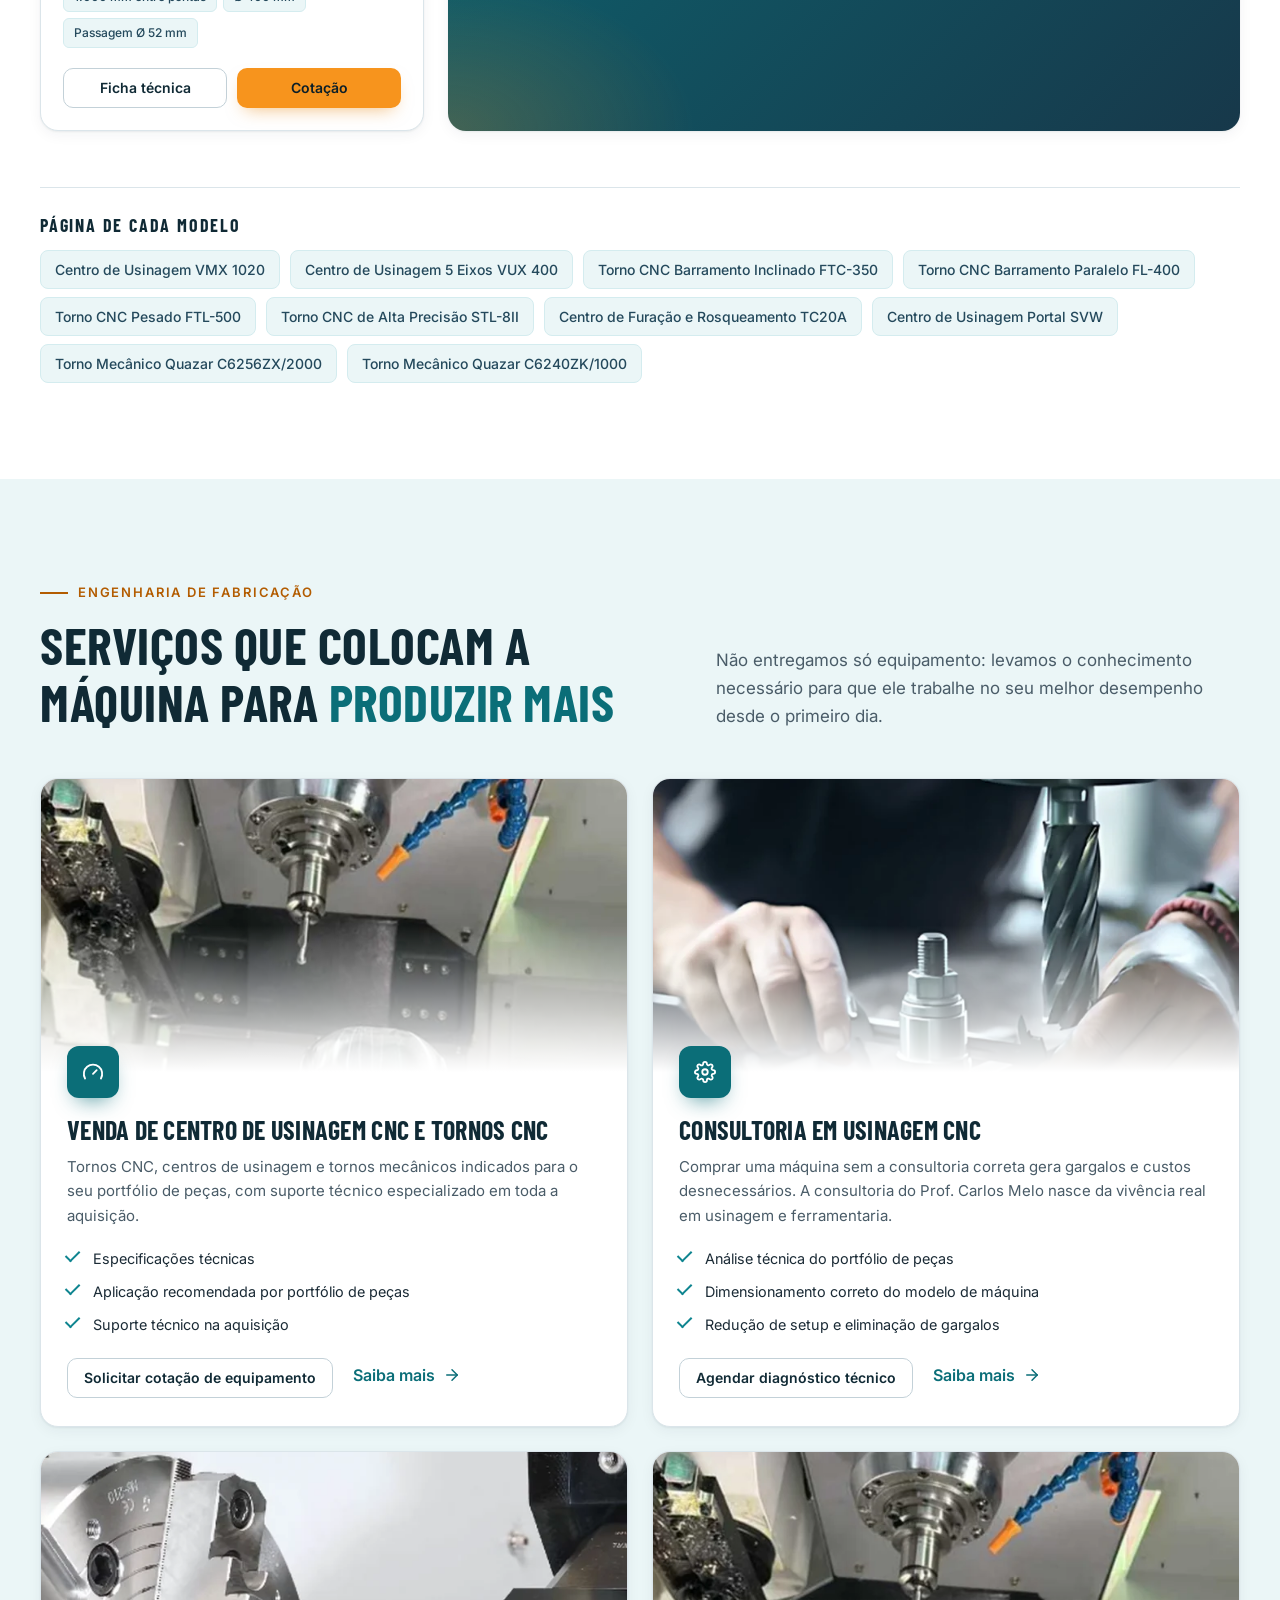
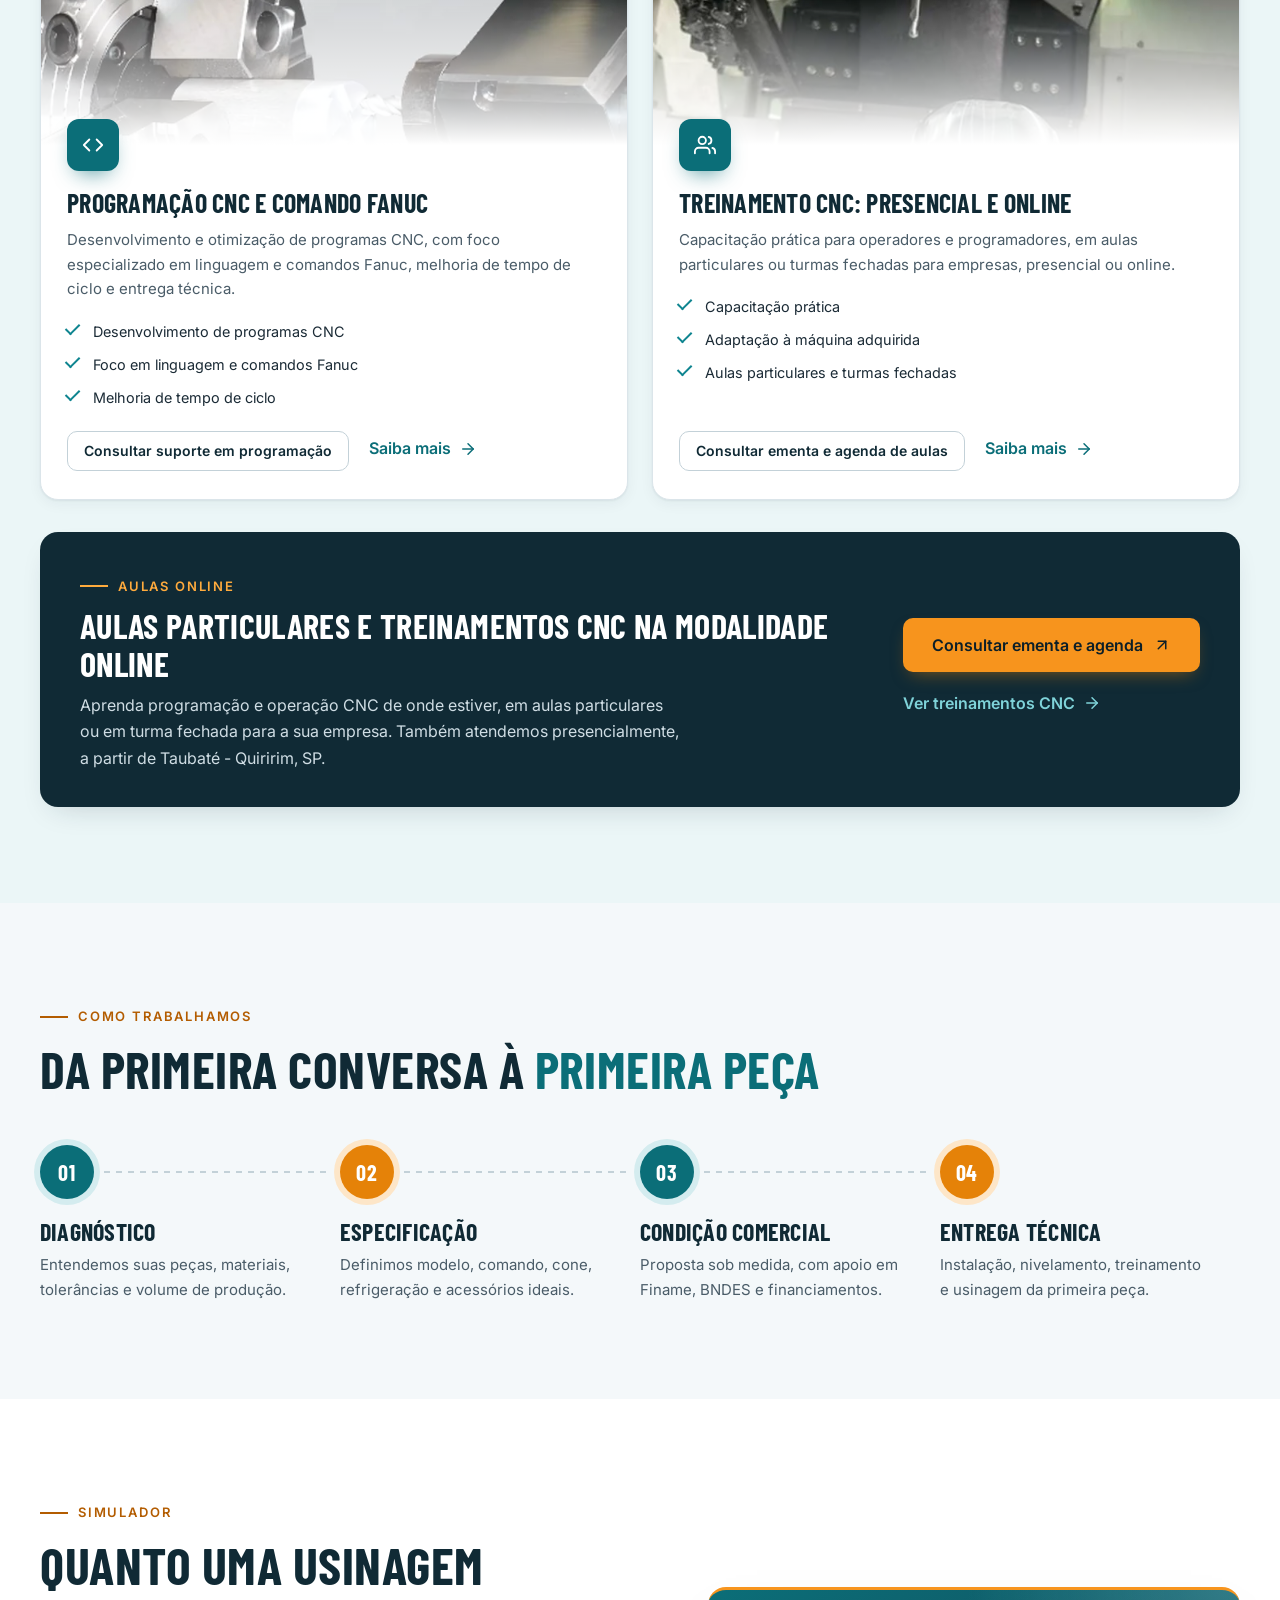
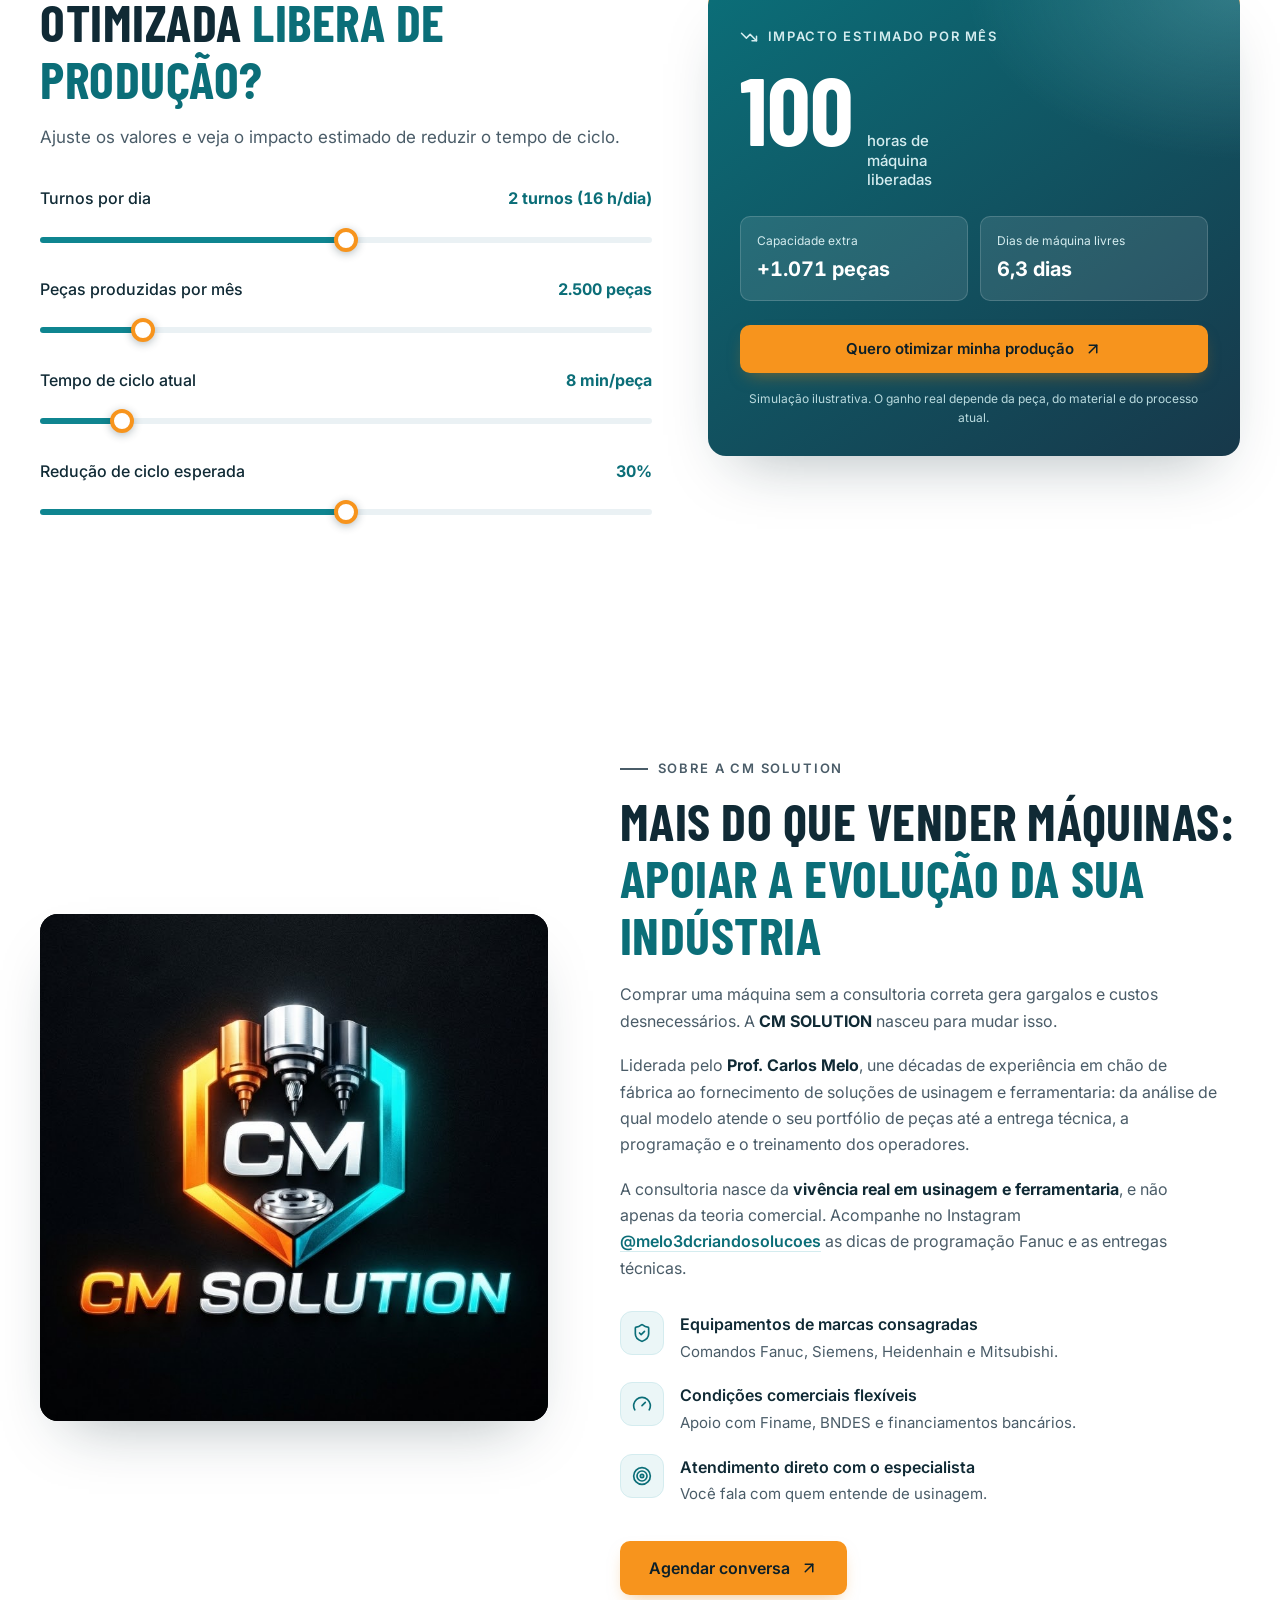
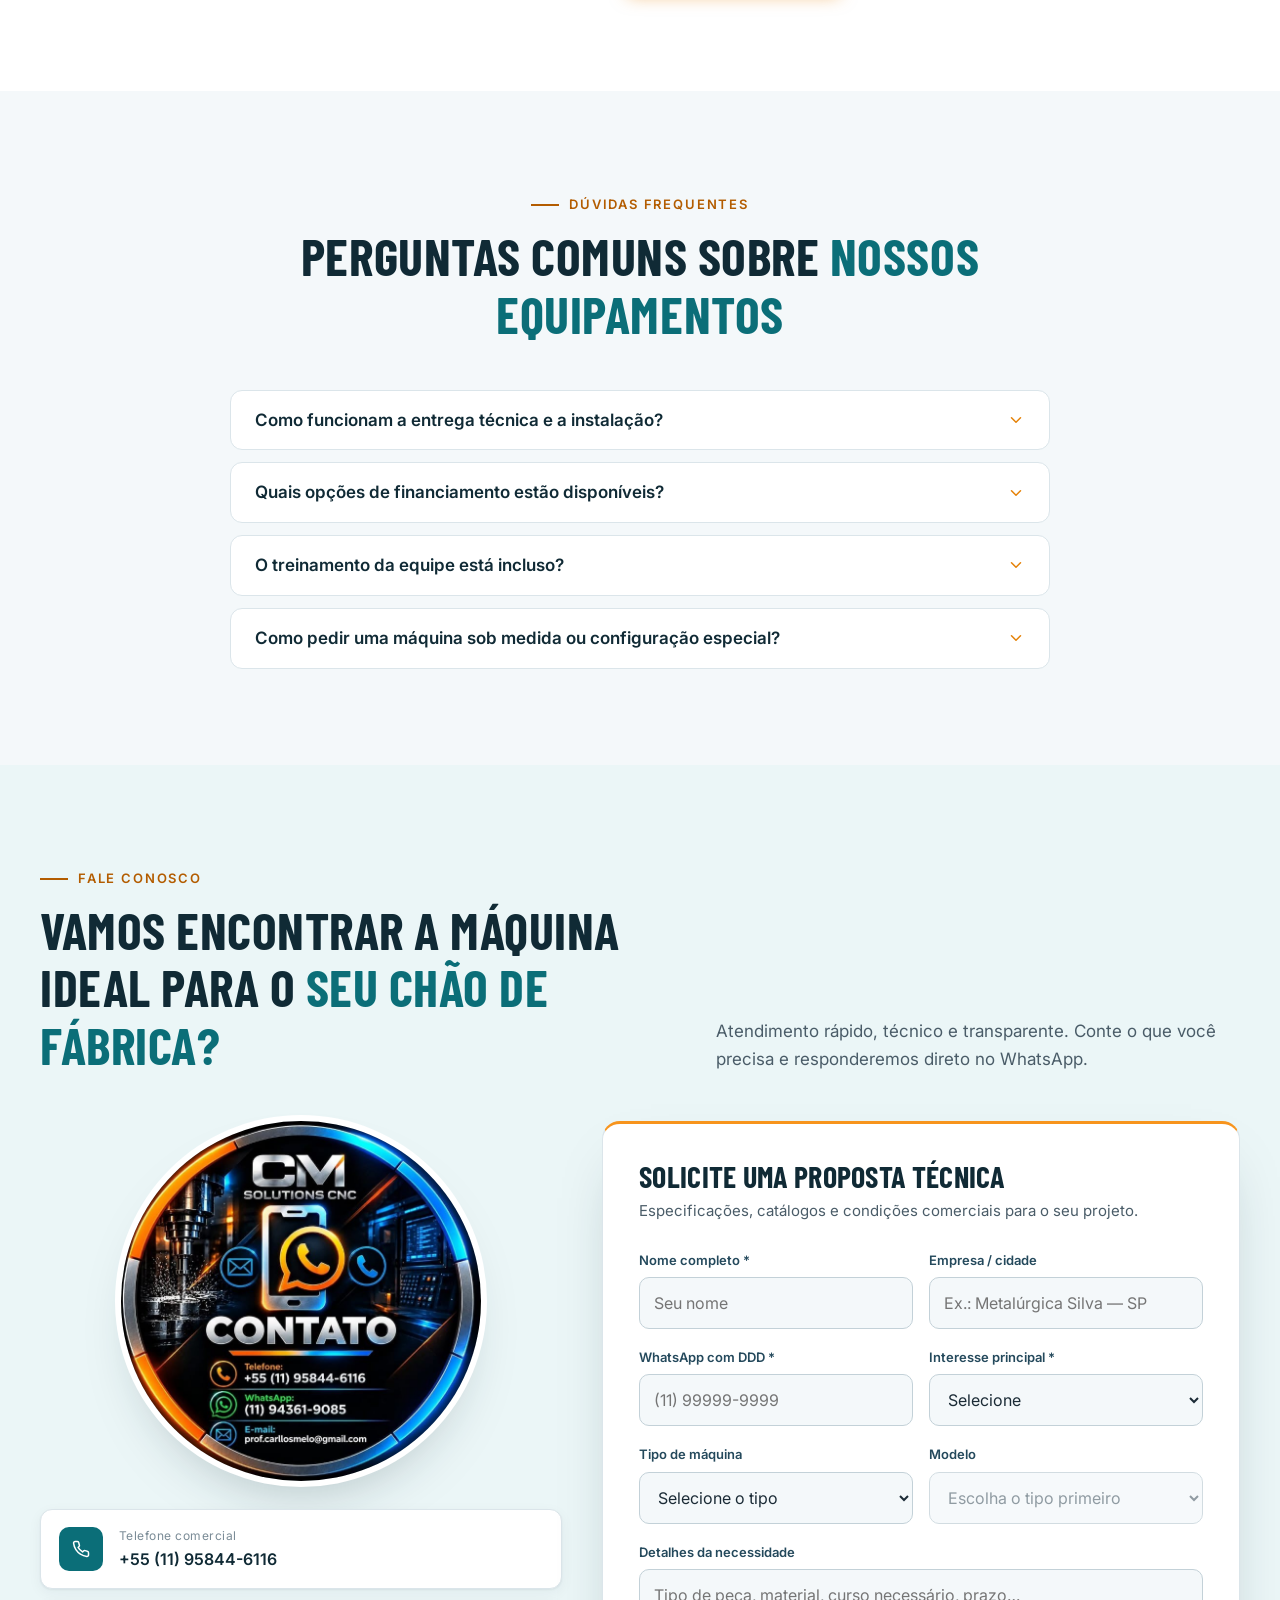
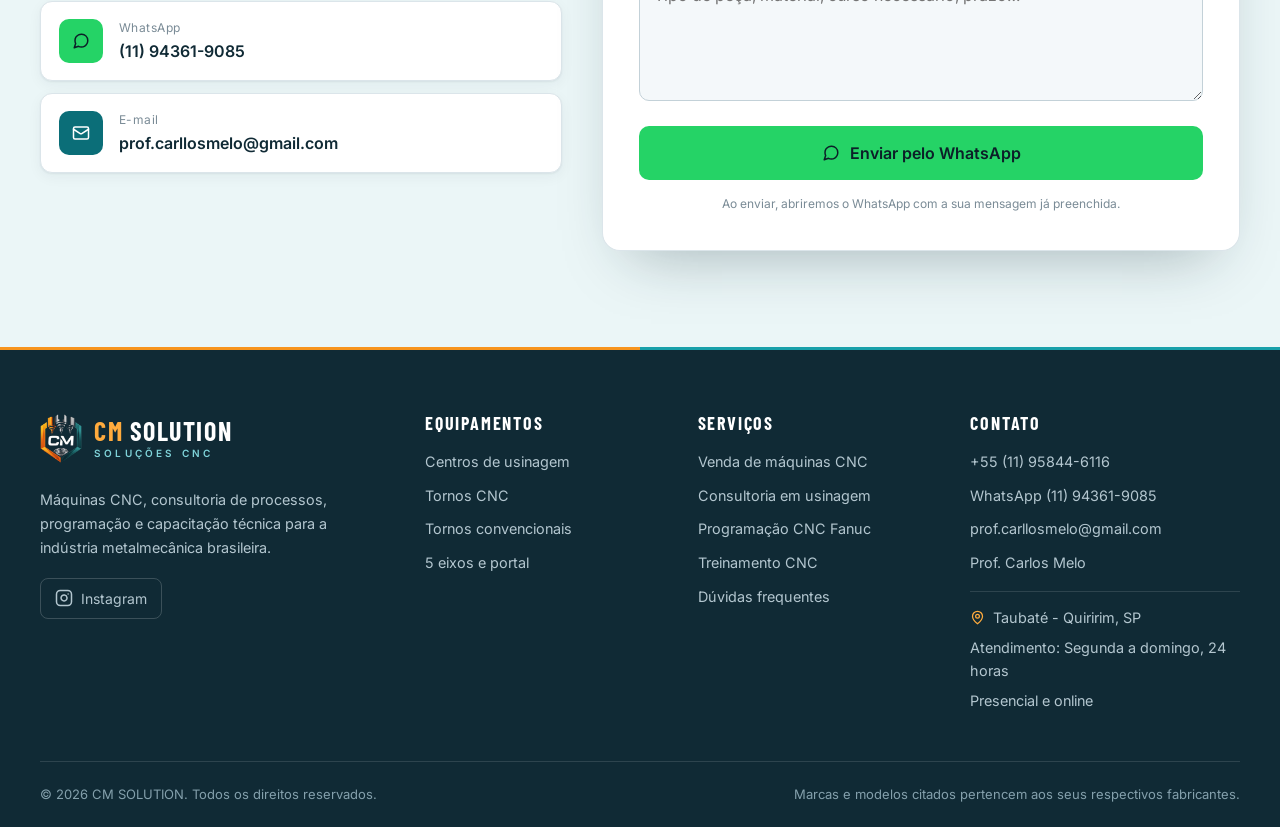
==== commit c8612657: "Aplica o plano de otimização: nova proposta de valor, serviços, SEO local - Home: título consultivo," ====
--- a/index.html
+++ b/index.html
@@ -3,11 +3,11 @@
 <head>
   <meta charset="utf-8">
   <meta name="viewport" content="width=device-width, initial-scale=1">
-  <title>CM SOLUTION | Máquinas CNC, Centros de Usinagem e Consultoria</title>
-  <meta name="description" content="CM SOLUTION: tornos CNC, centros de usinagem e tornos mecânicos, com consultoria de processos, programação CNC e treinamento de equipes. Atendimento em todo o Brasil.">
   <meta name="theme-color" content="#102A35">
 
   <!-- SEO:START -->
+  <title>CM SOLUTION | Centro de Usinagem CNC, Consultoria e Treinamento em Taubaté</title>
+  <meta name="description" content="Venda de centro de usinagem e tornos CNC, consultoria em usinagem, programação CNC Fanuc e treinamento de operadores, presencial e online. Taubaté (Quiririm), SP, e todo o Brasil.">
   <link rel="canonical" href="https://cam-2-iota.vercel.app/">
   <meta name="robots" content="index, follow, max-image-preview:large">
 
@@ -15,8 +15,8 @@
   <meta property="og:locale" content="pt_BR">
   <meta property="og:site_name" content="CM SOLUTION">
   <meta property="og:url" content="https://cam-2-iota.vercel.app/">
-  <meta property="og:title" content="CM SOLUTION | Máquinas CNC e engenharia de usinagem">
-  <meta property="og:description" content="Tornos CNC, centros de usinagem, consultoria de processos e treinamento para a sua fábrica.">
+  <meta property="og:title" content="CM SOLUTION | Centro de Usinagem CNC, Consultoria e Treinamento em Taubaté">
+  <meta property="og:description" content="Venda de centro de usinagem e tornos CNC, consultoria em usinagem, programação CNC Fanuc e treinamento de operadores, presencial e online. Taubaté (Quiririm), SP, e todo o Brasil.">
   <meta property="og:image" content="https://cam-2-iota.vercel.app/assets/img/brand/og-image.jpg">
   <meta property="og:image:width" content="1200">
   <meta property="og:image:height" content="630">
@@ -28,16 +28,54 @@
   "@context": "https://schema.org",
   "@graph": [
     {
-      "@type": "Organization",
+      "@type": "ProfessionalService",
       "@id": "https://cam-2-iota.vercel.app/#empresa",
       "name": "CM SOLUTION",
+      "legalName": "CM Carlos Andre de Melo",
       "url": "https://cam-2-iota.vercel.app/",
       "logo": "https://cam-2-iota.vercel.app/assets/img/brand/logo-cm.png",
       "image": "https://cam-2-iota.vercel.app/assets/img/brand/og-image.jpg",
-      "description": "Máquinas CNC, consultoria de processos e treinamento em usinagem.",
+      "description": "Venda de máquinas CNC e centros de usinagem, consultoria em usinagem, programação CNC Fanuc e treinamento CNC presencial e online.",
       "email": "prof.carllosmelo@gmail.com",
-      "telephone": "+55 11 95844-6116",
-      "areaServed": "BR",
+      "telephone": [
+        "+55 11 94361-9085",
+        "+55 11 95844-6116"
+      ],
+      "address": {
+        "@type": "PostalAddress",
+        "addressLocality": "Taubaté",
+        "addressRegion": "SP",
+        "addressCountry": "BR"
+      },
+      "areaServed": [
+        {
+          "@type": "City",
+          "name": "Taubaté"
+        },
+        {
+          "@type": "Country",
+          "name": "Brasil"
+        }
+      ],
+      "openingHoursSpecification": [
+        {
+          "@type": "OpeningHoursSpecification",
+          "dayOfWeek": [
+            "Monday",
+            "Tuesday",
+            "Wednesday",
+            "Thursday",
+            "Friday",
+            "Saturday",
+            "Sunday"
+          ],
+          "opens": "00:00",
+          "closes": "23:59"
+        }
+      ],
+      "sameAs": [
+        "https://www.instagram.com/melo3dcriandosolucoes/"
+      ],
       "founder": {
         "@type": "Person",
         "name": "Carlos Melo",
@@ -47,12 +85,50 @@
         {
           "@type": "ContactPoint",
           "contactType": "sales",
-          "telephone": "+55 11 95844-6116",
+          "telephone": "+55 11 94361-9085",
           "email": "prof.carllosmelo@gmail.com",
           "areaServed": "BR",
           "availableLanguage": "pt-BR"
         }
-      ]
+      ],
+      "hasOfferCatalog": {
+        "@type": "OfferCatalog",
+        "name": "Serviços",
+        "itemListElement": [
+          {
+            "@type": "Offer",
+            "itemOffered": {
+              "@type": "Service",
+              "name": "Venda de Centro de Usinagem CNC e Tornos CNC",
+              "url": "https://cam-2-iota.vercel.app/venda-de-centro-de-usinagem-cnc"
+            }
+          },
+          {
+            "@type": "Offer",
+            "itemOffered": {
+              "@type": "Service",
+              "name": "Consultoria em Usinagem CNC",
+              "url": "https://cam-2-iota.vercel.app/consultoria-em-usinagem-cnc"
+            }
+          },
+          {
+            "@type": "Offer",
+            "itemOffered": {
+              "@type": "Service",
+              "name": "Programação CNC e Comando Fanuc",
+              "url": "https://cam-2-iota.vercel.app/programacao-cnc-fanuc"
+            }
+          },
+          {
+            "@type": "Offer",
+            "itemOffered": {
+              "@type": "Service",
+              "name": "Treinamento CNC: presencial e online",
+              "url": "https://cam-2-iota.vercel.app/treinamento-cnc"
+            }
+          }
+        ]
+      }
     },
     {
       "@type": "WebSite",
@@ -108,16 +184,19 @@
   <a class="skip-link" href="#conteudo">Ir para o conteúdo</a>
 
   <!-- Barra de contato -->
+  <!-- TOPO:START -->
   <div class="topbar">
     <div class="container topbar__inner">
-      <p class="topbar__tag"><svg class="icon"><use href="#i-pin"/></svg> Atendimento em todo o Brasil</p>
+      <p class="topbar__tag"><svg class="icon"><use href="#i-pin"/></svg> Taubaté - Quiririm, SP · atendimento presencial e online em todo o Brasil</p>
       <div class="topbar__links">
         <a href="tel:+5511958446116"><svg class="icon"><use href="#i-phone"/></svg> (11) 95844-6116</a>
         <a href="https://wa.me/5511943619085" target="_blank" rel="noopener"><svg class="icon"><use href="#i-chat"/></svg> (11) 94361-9085</a>
         <a href="mailto:prof.carllosmelo@gmail.com" class="topbar__mail"><svg class="icon"><use href="#i-mail"/></svg> prof.carllosmelo@gmail.com</a>
+        <a href="https://www.instagram.com/melo3dcriandosolucoes/" target="_blank" rel="noopener me" aria-label="Instagram @melo3dcriandosolucoes"><svg class="icon" viewBox="0 0 24 24" aria-hidden="true"><rect x="2" y="2" width="20" height="20" rx="5" ry="5"/><path d="M16 11.37A4 4 0 1 1 12.63 8 4 4 0 0 1 16 11.37z"/><line x1="17.5" y1="6.5" x2="17.51" y2="6.5"/></svg></a>
       </div>
     </div>
   </div>
+  <!-- TOPO:END -->
 
   <!-- Cabeçalho -->
   <header class="header" id="header">
@@ -154,21 +233,25 @@
       <div class="container hero__grid">
         <div class="hero__copy">
           <p class="eyebrow">Máquinas CNC · Consultoria · Treinamento</p>
-          <h1 class="hero__title">Usinagem de alta precisão começa na <span>máquina certa.</span></h1>
+          <h1 class="hero__title">Comprar uma máquina sem a consultoria correta gera <span>gargalos e custos desnecessários.</span></h1>
           <p class="hero__lead">
-            Fornecemos tornos CNC, centros de usinagem e tornos mecânicos das marcas Feeler, Euron e Quazar,
-            e acompanhamos você do dimensionamento ao setup, à programação e ao treinamento da equipe.
+            O Prof. Carlos Melo conduz o processo de ponta a ponta, unindo décadas de experiência prática em chão de fábrica:
+            da escolha do equipamento à programação, ao setup e à operação. Fornecemos tornos CNC, centros de usinagem e
+            tornos mecânicos das marcas Feeler, Euron e Quazar.
           </p>
           <div class="hero__actions">
-            <a href="#maquinas" class="btn btn--primary btn--lg">Ver máquinas <svg class="icon"><use href="#i-arrow-right"/></svg></a>
-            <button class="btn btn--ghost btn--lg" data-whatsapp="Olá, Carlos! Gostaria de uma consultoria para a minha usinagem.">
-              <svg class="icon"><use href="#i-chat"/></svg> Falar no WhatsApp
+            <button class="btn btn--primary btn--lg" data-whatsapp="Olá, Carlos! Gostaria de agendar um diagnóstico técnico para a minha usinagem.">
+              <svg class="icon"><use href="#i-chat"/></svg> Solicitar diagnóstico técnico
             </button>
+            <button class="btn btn--ghost btn--lg" data-whatsapp="Olá, Carlos! Gostaria de um orçamento de equipamento (máquina CNC / centro de usinagem).">
+              <svg class="icon"><use href="#i-chat"/></svg> Pedir orçamento
+            </button>
+            <a href="#maquinas" class="link-btn hero__more">Ver máquinas <svg class="icon"><use href="#i-arrow-right"/></svg></a>
           </div>
           <ul class="hero__proof">
             <li><svg class="icon"><use href="#i-check"/></svg> Parceria técnica Simcomaq</li>
             <li><svg class="icon"><use href="#i-check"/></svg> Dimensionamento por aplicação</li>
-            <li><svg class="icon"><use href="#i-check"/></svg> Treinamento in-company</li>
+            <li><svg class="icon"><use href="#i-check"/></svg> Treinamento presencial e online</li>
           </ul>
         </div>
 
@@ -308,52 +391,93 @@
           <p class="lead">Não entregamos só equipamento: levamos o conhecimento necessário para que ele trabalhe no seu melhor desempenho desde o primeiro dia.</p>
         </header>
 
-        <div class="services">
+        <!-- SERVICOS:START -->
+  <div class="services">
           <article class="service">
-            <div class="service__media"><img src="assets/img/services/treinamento-processos.webp" alt="Medição de peça durante o processo de usinagem" loading="lazy"></div>
+            <div class="service__media"><img src="/assets/img/services/centros-usinagem.webp" alt="Centro de usinagem CNC usinando uma peça" loading="lazy"></div>
+            <div class="service__body">
+              <span class="service__icon"><svg class="icon icon--lg"><use href="#i-gauge"/></svg></span>
+              <h3><a href="/venda-de-centro-de-usinagem-cnc">Venda de Centro de Usinagem CNC e Tornos CNC</a></h3>
+              <p>Tornos CNC, centros de usinagem e tornos mecânicos indicados para o seu portfólio de peças, com suporte técnico especializado em toda a aquisição.</p>
+              <ul class="ticks">
+                <li>Especificações técnicas</li>
+                <li>Aplicação recomendada por portfólio de peças</li>
+                <li>Suporte técnico na aquisição</li>
+              </ul>
+              <div class="service__actions">
+                <button class="btn btn--outline btn--sm" data-whatsapp="Olá, Carlos! Gostaria de solicitar uma cotação de equipamento (máquina CNC / centro de usinagem).">Solicitar cotação de equipamento</button>
+                <a class="link-btn" href="/venda-de-centro-de-usinagem-cnc">Saiba mais <svg class="icon"><use href="#i-arrow-right"/></svg></a>
+              </div>
+            </div>
+          </article>
+
+          <article class="service">
+            <div class="service__media"><img src="/assets/img/services/treinamento-processos.webp" alt="Medição de peça durante o processo de usinagem" loading="lazy"></div>
             <div class="service__body">
               <span class="service__icon"><svg class="icon icon--lg"><use href="#i-settings"/></svg></span>
-              <h3>Consultoria de processos</h3>
-              <p>Diagnóstico no chão de fábrica: parâmetros de corte, tempos passivos, fixação e balanceamento para reduzir o custo por peça.</p>
+              <h3><a href="/consultoria-em-usinagem-cnc">Consultoria em Usinagem CNC</a></h3>
+              <p>Comprar uma máquina sem a consultoria correta gera gargalos e custos desnecessários. A consultoria do Prof. Carlos Melo nasce da vivência real em usinagem e ferramentaria.</p>
               <ul class="ticks">
-                <li>Redução do tempo de ciclo</li>
-                <li>Mais vida útil do ferramental</li>
-                <li>Menos refugo em tolerâncias críticas</li>
+                <li>Análise técnica do portfólio de peças</li>
+                <li>Dimensionamento correto do modelo de máquina</li>
+                <li>Redução de setup e eliminação de gargalos</li>
               </ul>
-              <button class="link-btn" data-quote="Consultoria de processos industriais">Solicitar diagnóstico <svg class="icon"><use href="#i-arrow-up-right"/></svg></button>
+              <div class="service__actions">
+                <button class="btn btn--outline btn--sm" data-whatsapp="Olá, Carlos! Gostaria de agendar um diagnóstico técnico para a minha usinagem.">Agendar diagnóstico técnico</button>
+                <a class="link-btn" href="/consultoria-em-usinagem-cnc">Saiba mais <svg class="icon"><use href="#i-arrow-right"/></svg></a>
+              </div>
             </div>
           </article>
 
           <article class="service">
-            <div class="service__media"><img src="assets/img/services/tornos-cnc.webp" alt="Placa e ferramenta de um torno CNC em operação" loading="lazy"></div>
+            <div class="service__media"><img src="/assets/img/services/tornos-cnc.webp" alt="Placa e ferramenta de um torno CNC em operação" loading="lazy"></div>
             <div class="service__body">
               <span class="service__icon"><svg class="icon icon--lg"><use href="#i-code"/></svg></span>
-              <h3>Programação CNC e mentoria</h3>
-              <p>Programação ISO, ciclos fixos, macros e estratégias CAD/CAM para tornos e centros de usinagem.</p>
+              <h3><a href="/programacao-cnc-fanuc">Programação CNC e Comando Fanuc</a></h3>
+              <p>Desenvolvimento e otimização de programas CNC, com foco especializado em linguagem e comandos Fanuc, melhoria de tempo de ciclo e entrega técnica.</p>
               <ul class="ticks">
-                <li>Fanuc, Siemens, Heidenhain e Mitsubishi</li>
-                <li>Programas limpos e eficientes</li>
-                <li>Mentoria para programadores e preparadores</li>
+                <li>Desenvolvimento de programas CNC</li>
+                <li>Foco em linguagem e comandos Fanuc</li>
+                <li>Melhoria de tempo de ciclo</li>
               </ul>
-              <button class="link-btn" data-quote="Mentoria em programação CNC">Conhecer a mentoria <svg class="icon"><use href="#i-arrow-up-right"/></svg></button>
+              <div class="service__actions">
+                <button class="btn btn--outline btn--sm" data-whatsapp="Olá, Carlos! Gostaria de consultar suporte em programação CNC / comando Fanuc.">Consultar suporte em programação</button>
+                <a class="link-btn" href="/programacao-cnc-fanuc">Saiba mais <svg class="icon"><use href="#i-arrow-right"/></svg></a>
+              </div>
             </div>
           </article>
 
           <article class="service">
-            <div class="service__media"><img src="assets/img/services/centros-usinagem.webp" alt="Spindle de um centro de usinagem usinando uma peça" loading="lazy"></div>
+            <div class="service__media"><img src="/assets/img/services/centros-usinagem.webp" alt="Spindle de um centro de usinagem usinando uma peça" loading="lazy"></div>
             <div class="service__body">
               <span class="service__icon"><svg class="icon icon--lg"><use href="#i-users"/></svg></span>
-              <h3>Treinamento de equipes</h3>
-              <p>Capacitação prática com quem conhece a rotina de fábrica: operação segura, correções dimensionais e setup rápido.</p>
+              <h3><a href="/treinamento-cnc">Treinamento CNC: presencial e online</a></h3>
+              <p>Capacitação prática para operadores e programadores, em aulas particulares ou turmas fechadas para empresas, presencial ou online.</p>
               <ul class="ticks">
-                <li>Metodologia prática e direta</li>
-                <li>Formação de operadores autônomos</li>
-                <li>In-company ou formato híbrido</li>
+                <li>Capacitação prática</li>
+                <li>Adaptação à máquina adquirida</li>
+                <li>Aulas particulares e turmas fechadas</li>
               </ul>
-              <button class="link-btn" data-quote="Treinamento de equipe operacional">Consultar treinamentos <svg class="icon"><use href="#i-arrow-up-right"/></svg></button>
+              <div class="service__actions">
+                <button class="btn btn--outline btn--sm" data-whatsapp="Olá, Carlos! Gostaria de consultar a ementa e a agenda de aulas de treinamento CNC.">Consultar ementa e agenda de aulas</button>
+                <a class="link-btn" href="/treinamento-cnc">Saiba mais <svg class="icon"><use href="#i-arrow-right"/></svg></a>
+              </div>
             </div>
           </article>
         </div>
+
+        <div class="online" id="aulas-online">
+          <div class="online__copy">
+            <p class="eyebrow">Aulas online</p>
+            <h3>Aulas particulares e treinamentos CNC na modalidade online</h3>
+            <p>Aprenda programação e operação CNC de onde estiver, em aulas particulares ou em turma fechada para a sua empresa. Também atendemos presencialmente, a partir de Taubaté - Quiririm, SP.</p>
+          </div>
+          <div class="online__actions">
+            <button class="btn btn--primary btn--lg" data-whatsapp="Olá, Carlos! Gostaria de consultar a ementa e a agenda de aulas de treinamento CNC.">Consultar ementa e agenda <svg class="icon"><use href="#i-arrow-up-right"/></svg></button>
+            <a class="link-btn" href="/treinamento-cnc">Ver treinamentos CNC <svg class="icon"><use href="#i-arrow-right"/></svg></a>
+          </div>
+        </div>
+  <!-- SERVICOS:END -->
       </div>
     </section>
 
@@ -445,6 +569,7 @@
           <h2 class="h2">Mais do que vender máquinas: <span>apoiar a evolução da sua indústria</span></h2>
           <p>Comprar uma máquina sem a consultoria correta gera gargalos e custos desnecessários. A <strong>CM SOLUTION</strong> nasceu para mudar isso.</p>
           <p>Liderada pelo <strong>Prof. Carlos Melo</strong>, une décadas de experiência em chão de fábrica ao fornecimento de soluções de usinagem e ferramentaria: da análise de qual modelo atende o seu portfólio de peças até a entrega técnica, a programação e o treinamento dos operadores.</p>
+          <p>A consultoria nasce da <strong>vivência real em usinagem e ferramentaria</strong>, e não apenas da teoria comercial. Acompanhe no Instagram <a class="text-link" href="https://www.instagram.com/melo3dcriandosolucoes/" target="_blank" rel="noopener me">@melo3dcriandosolucoes</a> as dicas de programação Fanuc e as entregas técnicas.</p>
 
           <ul class="pillars">
             <li>
@@ -465,6 +590,10 @@
         </div>
       </div>
     </section>
+
+    <!-- DEPOIMENTOS:START -->
+  
+  <!-- DEPOIMENTOS:END -->
 
     <!-- FAQ -->
     <section class="section section--light" id="faq">
@@ -613,34 +742,38 @@
   </main>
 
   <!-- RODAPÉ -->
+<!-- RODAPE:START -->
   <footer class="footer">
     <div class="container footer__grid">
       <div class="footer__brand">
-        <a href="#inicio" class="brand" aria-label="CM SOLUTION — início">
-          <img src="assets/img/brand/logo-cm.png" alt="" class="brand__mark" width="42" height="49">
+        <a href="/" class="brand" aria-label="CM SOLUTION — página inicial">
+          <img src="/assets/img/brand/logo-cm.png" alt="" class="brand__mark" width="42" height="49">
           <span class="brand__text">
             <span class="brand__name"><b>CM</b> SOLUTION</span>
             <span class="brand__sub">Soluções CNC</span>
           </span>
         </a>
         <p>Máquinas CNC, consultoria de processos, programação e capacitação técnica para a indústria metalmecânica brasileira.</p>
+        <div class="footer__social">
+          <a href="https://www.instagram.com/melo3dcriandosolucoes/" target="_blank" rel="noopener me" aria-label="Instagram @melo3dcriandosolucoes"><svg class="icon" viewBox="0 0 24 24" aria-hidden="true"><rect x="2" y="2" width="20" height="20" rx="5" ry="5"/><path d="M16 11.37A4 4 0 1 1 12.63 8 4 4 0 0 1 16 11.37z"/><line x1="17.5" y1="6.5" x2="17.51" y2="6.5"/></svg> Instagram</a>
+        </div>
       </div>
 
       <nav class="footer__col" aria-label="Equipamentos">
         <h4>Equipamentos</h4>
-        <a href="#maquinas" data-line="centros">Centros de usinagem</a>
-        <a href="#maquinas" data-line="tornos-cnc">Tornos CNC</a>
-        <a href="#maquinas" data-line="tornos-conv">Tornos convencionais</a>
-        <a href="#maquinas" data-line="5eixos-portal">5 eixos e portal</a>
+        <a href="/#maquinas" data-line="centros">Centros de usinagem</a>
+        <a href="/#maquinas" data-line="tornos-cnc">Tornos CNC</a>
+        <a href="/#maquinas" data-line="tornos-conv">Tornos convencionais</a>
+        <a href="/#maquinas" data-line="5eixos-portal">5 eixos e portal</a>
       </nav>
 
       <nav class="footer__col" aria-label="Serviços">
         <h4>Serviços</h4>
-        <a href="#servicos">Consultoria de processos</a>
-        <a href="#servicos">Programação CNC</a>
-        <a href="#servicos">Treinamentos</a>
-        <a href="#simulador">Simulador</a>
-        <a href="#faq">Dúvidas frequentes</a>
+        <a href="/venda-de-centro-de-usinagem-cnc">Venda de máquinas CNC</a>
+        <a href="/consultoria-em-usinagem-cnc">Consultoria em usinagem</a>
+        <a href="/programacao-cnc-fanuc">Programação CNC Fanuc</a>
+        <a href="/treinamento-cnc">Treinamento CNC</a>
+        <a href="/#faq">Dúvidas frequentes</a>
       </nav>
 
       <div class="footer__col">
@@ -649,6 +782,11 @@
         <a href="https://wa.me/5511943619085" target="_blank" rel="noopener">WhatsApp (11) 94361-9085</a>
         <a href="mailto:prof.carllosmelo@gmail.com">prof.carllosmelo@gmail.com</a>
         <span>Prof. Carlos Melo</span>
+        <address class="footer__addr">
+          <span><svg class="icon"><use href="#i-pin"/></svg> Taubaté - Quiririm, SP</span>
+          <span>Atendimento: Segunda a domingo, 24 horas</span>
+          <span>Presencial e online</span>
+        </address>
       </div>
     </div>
 
@@ -657,6 +795,7 @@
       <p>Marcas e modelos citados pertencem aos seus respectivos fabricantes.</p>
     </div>
   </footer>
+  <!-- RODAPE:END -->
 
   <!-- FICHA TÉCNICA -->
   <div class="modal" id="modal" role="dialog" aria-modal="true" aria-labelledby="modalTitle" hidden>
@@ -675,7 +814,7 @@
   </div>
 
   <!-- Botões flutuantes -->
-  <a href="https://wa.me/5511943619085" target="_blank" rel="noopener" class="fab fab--wa" aria-label="Falar no WhatsApp">
+  <a href="https://wa.me/5511943619085?text=Ol%C3%A1!%20Vim%20pelo%20site%20da%20CM%20SOLUTION%20e%20gostaria%20de%20falar%20com%20um%20especialista." target="_blank" rel="noopener" class="fab fab--wa" aria-label="Falar no WhatsApp">
     <svg class="icon icon--xl"><use href="#i-chat"/></svg>
   </a>
   <button class="fab fab--top" id="toTop" aria-label="Voltar ao topo"><svg class="icon icon--lg"><use href="#i-chevron-up"/></svg></button>
--- a/assets/css/style.css
+++ b/assets/css/style.css
@@ -201,7 +201,7 @@
   mask-image: radial-gradient(ellipse at 75% 40%, #000 0%, transparent 70%);
 }
 .hero__grid { position: relative; display: grid; grid-template-columns: 1.05fr 1fr; gap: 64px; align-items: center; }
-.hero__title { font-family: var(--font-display); font-weight: 700; text-transform: uppercase; letter-spacing: .005em; font-size: clamp(2.6rem, 1.6rem + 4.2vw, 5rem); line-height: 1; margin: 18px 0 22px; color: var(--navy-900); }
+.hero__title { font-family: var(--font-display); font-weight: 700; text-transform: uppercase; letter-spacing: .005em; font-size: clamp(2.1rem, 1.3rem + 3.3vw, 3.9rem); line-height: 1.02; margin: 18px 0 22px; color: var(--navy-900); }
 .hero__title span { color: var(--teal-700); }
 .hero__lead { color: var(--text-soft); font-size: 1.125rem; max-width: 52ch; }
 .hero__actions { display: flex; flex-wrap: wrap; gap: 14px; margin: 34px 0 30px; }
@@ -547,3 +547,50 @@
 .model-links ul { display: flex; flex-wrap: wrap; gap: 8px 10px; }
 .model-links a { display: inline-block; font-size: .875rem; font-weight: 500; color: var(--navy-700); background: var(--teal-50); border: 1px solid var(--teal-100); padding: 7px 14px; border-radius: 8px; transition: background-color .2s, border-color .2s, color .2s; }
 .model-links a:hover { background: var(--white); border-color: var(--teal-600); color: var(--teal-700); }
+
+/* 12. SERVIÇOS EM 4 CARTÕES, AULAS ONLINE, REDES SOCIAIS E ENDEREÇO ------- */
+.services { grid-template-columns: repeat(2, 1fr); }
+.service h3 a { color: inherit; transition: color .2s; }
+.service h3 a:hover { color: var(--teal-700); }
+.service__actions { display: flex; flex-wrap: wrap; align-items: center; gap: 12px 20px; margin-top: auto; }
+.service__actions .link-btn { margin-top: 0; }
+
+.online { display: flex; align-items: center; justify-content: space-between; gap: 32px; margin-top: 32px; padding: 36px 40px; background: var(--navy-900); color: #cfdde4; border-radius: var(--radius-lg); box-shadow: var(--shadow-md); }
+.online .eyebrow { color: var(--orange-400); }
+.online h3 { font-family: var(--font-display); font-weight: 700; font-size: clamp(1.5rem, 1.1rem + 1.4vw, 2.125rem); text-transform: uppercase; letter-spacing: .01em; color: var(--white); margin: 10px 0 10px; line-height: 1.1; }
+.online__copy p:last-child { max-width: 60ch; }
+.online__actions { display: flex; flex-direction: column; align-items: flex-start; gap: 14px; flex: none; }
+.online .link-btn { color: var(--teal-300); }
+.online .link-btn:hover { border-color: var(--teal-300); }
+
+.hero__more { align-self: center; }
+.text-link { color: var(--teal-700); font-weight: 600; border-bottom: 1.5px solid var(--teal-100); transition: border-color .2s; }
+.text-link:hover { border-color: var(--teal-700); }
+
+.topbar__links .icon { flex: none; }
+.footer__social { display: flex; gap: 10px; margin-top: 18px; }
+.footer__social a { display: inline-flex; align-items: center; gap: 8px; padding: 8px 14px; border: 1px solid rgba(255, 255, 255, .18); border-radius: 8px; font-size: .875rem; transition: border-color .2s, color .2s; }
+.footer__social a:hover { border-color: var(--teal-300); color: var(--teal-300); }
+.footer__addr { display: flex; flex-direction: column; gap: 6px; font-style: normal; margin-top: 6px; padding-top: 14px; border-top: 1px solid rgba(255, 255, 255, .12); }
+.footer__addr span { display: flex; align-items: flex-start; gap: 8px; }
+.footer__addr .icon { margin-top: 4px; color: var(--orange-400); width: 15px; height: 15px; }
+
+.quotes { display: grid; grid-template-columns: repeat(auto-fit, minmax(280px, 1fr)); gap: 24px; }
+.quote { background: var(--white); border: 1px solid var(--line); border-radius: var(--radius-lg); padding: 28px; box-shadow: var(--shadow-sm); }
+.quote blockquote p { color: var(--text); font-size: 1.0625rem; }
+.quote figcaption { display: flex; flex-direction: column; margin-top: 18px; font-size: .875rem; color: var(--text-soft); }
+.quote figcaption strong { color: var(--navy-900); }
+
+@media (max-width: 960px) {
+  .services { grid-template-columns: 1fr; }
+  .online { flex-direction: column; align-items: flex-start; padding: 30px 24px; }
+}
+@media (max-width: 640px) {
+  .hero__more { align-self: flex-start; }
+  .service__actions .btn { width: 100%; }
+  .footer__social { flex-wrap: wrap; }
+}
+
+@media (min-width: 961px) {
+  .services .service__media { aspect-ratio: 16 / 8; }
+}
